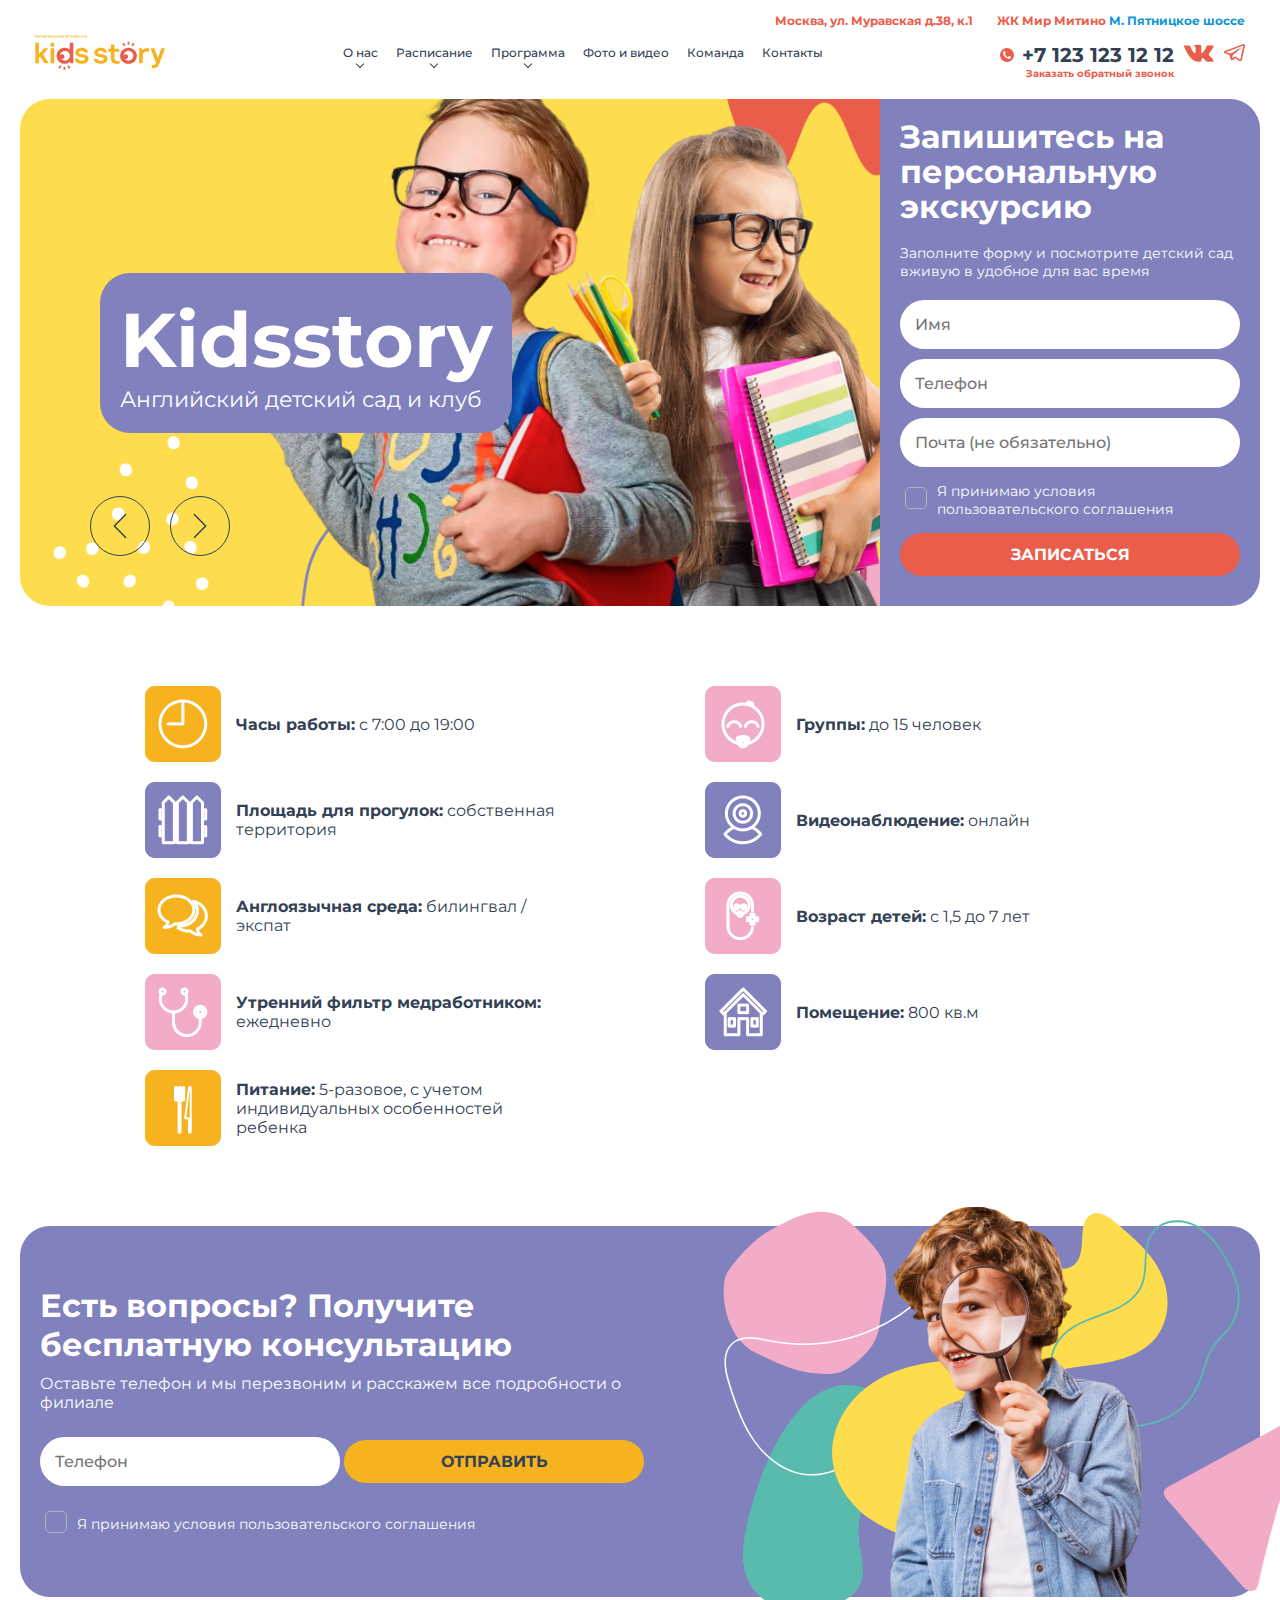
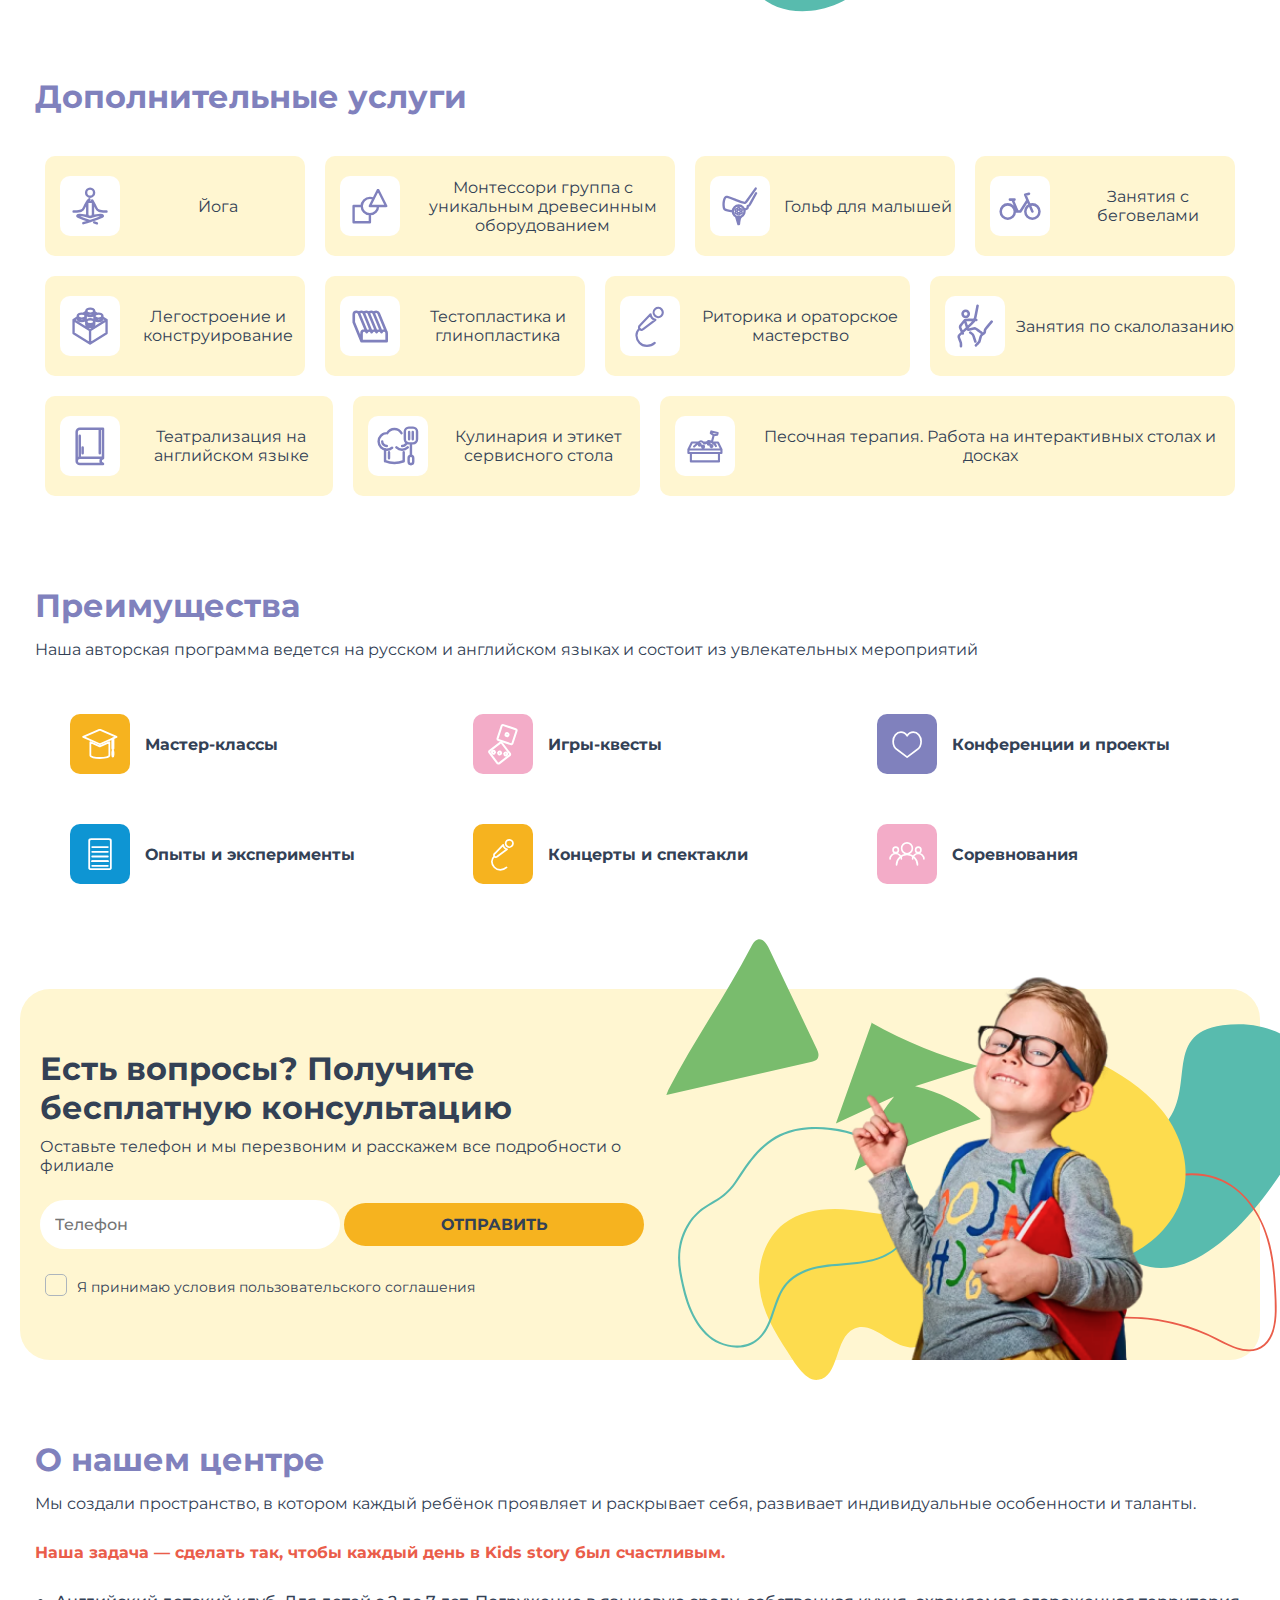
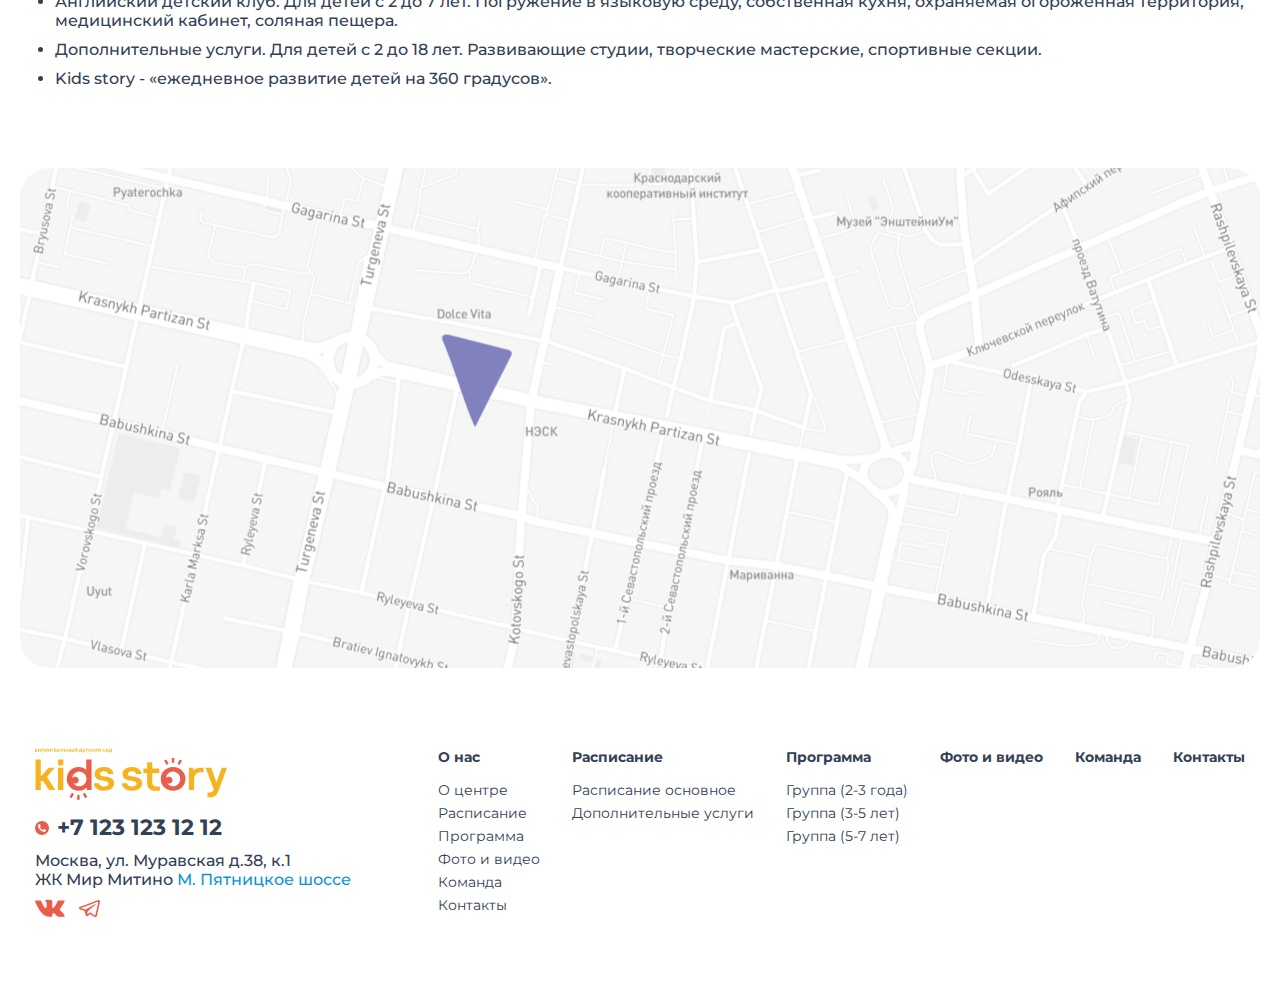
==== index.html @ b3343d31 "Little changes" ====
<!DOCTYPE html>
<html lang="en">
  <head>
    <meta charset="UTF-8" />
    <meta http-equiv="X-UA-Compatible" content="IE=edge" />
    <meta name="viewport" content="width=device-width, initial-scale=1.0" />
    <title>KidStory | Главная</title>
    <link rel="stylesheet" href="assets/css/style.css" />
  </head>
  <body>
    <div class="wrapper">
      <header class="header">
        <div class="header-top">
          <address class="address">
            <span>Москва, ул. Муравская д.38, к.1</span>

            <span>ЖК Мир Митино <span class="blue">М. Пятницкое шоссе</span></span>
          </address>
        </div>

        <div class="header-bottom">
          <div class="logo-container">
            <a href="/"><img src="assets/img/logo.svg" /></a>
          </div>

          <div class="navigation-container">
            <nav class="navigation">
              <ul class="navigation-list">
                <li class="navigation-elem">
                  <a class="navigation-link nav-about" href="#"> О нас</a>
                </li>
                <li class="navigation-elem">
                  <a class="navigation-link nav-schedule" href="#">Расписание</a>
                </li>
                <li class="navigation-elem">
                  <a class="navigation-link nav-program" href="#">Программа</a>
                </li>
                <li class="navigation-elem">
                  <a class="navigation-link" href="#">Фото и видео</a>
                </li>
                <li class="navigation-elem">
                  <a class="navigation-link" href="#">Команда</a>
                </li>
                <li class="navigation-elem">
                  <a class="navigation-link" href="#">Контакты</a>
                </li>
              </ul>
            </nav>
          </div>

          <div class="contacts-container">
            <div class="phone-container">
              <a class="link-phone" href="tel:+71231231212">+7 123 123 12 12</a>
            </div>

            <a class="link-vk link" href="#">
              <svg width="30" height="18" viewBox="0 0 30 18" fill="none" xmlns="http://www.w3.org/2000/svg">
                <path
                  fill-rule="evenodd"
                  clip-rule="evenodd"
                  d="M9.81963 2.02019C10.236 2.05532 10.5664 2.19479 10.85 2.38092C11.1834 2.59978 11.2732 2.79211 11.401 3.2273C11.816 4.64049 11.6456 6.31219 11.4951 7.75684C11.4592 8.10122 11.4016 8.37108 11.2823 8.65337C11.1621 8.93788 11.0958 9.04141 10.9204 9.1061C10.2901 9.33868 9.66767 8.59473 9.33919 8.18477C8.87809 7.60919 8.35495 6.66217 8.00975 5.96142C7.85851 5.65446 7.72995 5.45527 7.58543 5.16219L6.44968 2.74257C6.30477 2.4121 6.25818 2.18993 6.02443 1.94428C5.49965 1.39274 5.09134 1.55215 4.1589 1.55194C3.70152 1.5518 0.978577 1.51544 0.656117 1.57291C0.478526 1.60459 0.354347 1.65632 0.236776 1.73331C0.0958367 1.8256 0.0243766 1.94936 0 2.0907V2.34593C0.0599157 2.77442 0.376776 3.27558 0.495494 3.56675C1.25983 5.44195 2.59974 7.8732 3.68591 9.69909C4.50946 11.0836 5.78341 12.814 6.79808 14.0376C7.39887 14.7622 7.25595 14.5242 7.7262 14.9702C8.0569 15.2839 8.37414 15.5318 8.75631 15.7994C11.6227 17.8068 12.6939 17.8242 16.0002 17.8242C17.473 17.8242 17.2636 16.9003 17.3316 16.0126C17.3657 15.5679 17.4749 15.088 17.6354 14.7399C17.7205 14.5554 17.8243 14.3801 17.9487 14.238C18.5453 13.5565 19.145 14.0174 19.6913 14.5521L20.7701 15.7417C21.1913 16.2936 22.2041 17.2876 22.8741 17.5898C24.0277 18.1102 25.3242 17.8179 26.4548 17.8238C27.5945 17.8298 29.5744 18.0354 29.5744 16.9462C29.5744 16.2598 29.2278 15.9009 28.9639 15.4577C28.4644 14.6188 26.3968 12.5158 25.6047 11.8377C25.4148 11.6751 24.7801 10.9722 24.7801 10.5075C24.7801 9.62745 26.298 7.87538 26.9337 7.01208C27.661 6.02439 31.2728 1.55194 28.5924 1.55194L23.5337 1.58577C23.2663 1.55427 23.0717 1.59071 22.8871 1.74082C22.7076 1.88678 22.6196 2.04073 22.5276 2.25452C22.0663 3.32639 21.7925 4.14134 21.1655 5.20571C21.0494 5.40258 20.9961 5.53522 20.8775 5.73336L19.8705 7.34692C19.75 7.53132 19.64 7.671 19.5128 7.86245C19.2941 8.19161 18.4297 9.10272 18.1374 9.10272C17.3021 9.10272 17.2705 7.83158 17.271 6.93699L17.3789 2.49618C17.2606 1.34009 16.8891 1.07154 15.9438 0.906662C14.7678 0.701541 12.1619 0.753764 11.0476 0.981825C10.5675 1.08007 9.83232 1.44239 9.81963 2.02019Z"
                  fill="#EA5D4A" />
              </svg>
            </a>

            <a class="link-tg link" href="#">
              <svg width="21" height="17" viewBox="0 0 21 17" fill="none" xmlns="http://www.w3.org/2000/svg">
                <path
                  fill-rule="evenodd"
                  clip-rule="evenodd"
                  d="M11.1098 12.2018C11.0441 12.2423 11.0082 12.2988 10.9395 12.3419C10.9186 12.3554 10.9126 12.3554 10.8917 12.3716C10.8797 12.3797 10.8618 12.3985 10.8499 12.4093L10.2223 12.9319C10.1835 12.9616 10.1715 12.9643 10.1327 12.9993L8.61462 14.252C8.57876 14.2844 8.56382 14.2871 8.52497 14.3167C8.43234 14.3921 8.35464 14.481 8.25304 14.543C8.27396 14.3086 8.38154 13.7887 8.42636 13.5516C8.51302 13.0828 8.5937 12.5197 8.68634 12.0618C8.70726 11.954 8.8238 11.1512 8.86863 11.0811L10.5361 9.68018C10.6138 9.629 10.6945 9.5347 10.7781 9.47274L12.5532 7.98291C12.5711 7.96944 12.5831 7.95867 12.595 7.94789L13.1807 7.45757C13.2913 7.35519 13.3959 7.27706 13.5064 7.17738L13.6708 7.04537C13.7276 6.99419 13.7754 6.943 13.8381 6.89989L14.0742 6.70323C14.1669 6.63318 14.2386 6.55236 14.3372 6.485L15.2367 5.71989C15.2755 5.69025 15.2875 5.68756 15.3263 5.65253L16.2407 4.88741C16.2736 4.86317 16.2945 4.84162 16.3244 4.81467C16.3543 4.78773 16.3722 4.76618 16.4051 4.73924C16.5276 4.63956 16.7159 4.50216 16.8085 4.38362C16.9758 4.17618 16.8324 3.82056 16.2288 4.18426C15.924 4.37015 15.5325 4.5776 15.2068 4.75002L15.0962 4.81198C15.0932 4.81198 15.0872 4.81467 15.0843 4.81737C15.0633 4.82814 15.0633 4.83084 15.0454 4.84162C14.9468 4.89819 14.8362 4.96015 14.7346 5.01673C14.627 5.07331 14.5284 5.12719 14.4209 5.18915C14.3133 5.25381 14.2027 5.30769 14.0981 5.36965L13.4078 5.76299C13.375 5.78185 13.357 5.78724 13.3242 5.8061C13.2883 5.82226 13.2734 5.83034 13.2405 5.8492L12.2155 6.42573C12.1019 6.47962 12.0123 6.53889 11.9017 6.60085L11.0321 7.08309C11.0023 7.10195 10.9903 7.11003 10.9544 7.12889L9.54995 7.91017C9.49318 7.9452 9.44835 7.97483 9.39456 8.00447L8.95827 8.24693C8.93138 8.2631 8.94034 8.25771 8.91943 8.26849L8.16937 8.68068C7.73308 8.92045 7.30874 9.1737 6.86946 9.40808C6.80372 9.4431 6.77384 9.46466 6.70511 9.49699C6.65132 9.52393 6.58558 9.55356 6.55271 9.59397C6.4511 9.5347 5.84149 9.37306 5.67714 9.32457L3.02056 8.51095C2.81735 8.44899 2.63507 8.39511 2.43186 8.33584L2.16292 8.25502C2.0912 8.23346 1.92684 8.17419 1.84915 8.16611C1.90593 8.09876 2.19878 8.02602 2.30934 7.97753L2.9339 7.74314C3.11319 7.67309 3.29249 7.60035 3.4688 7.5357C3.65706 7.46565 3.83934 7.40099 4.02163 7.32825L4.83743 7.01574C5.01673 6.95108 5.19304 6.86487 5.3813 6.80829C5.76679 6.69245 7.11749 6.14555 7.5478 5.9866C7.63447 5.95427 7.7271 5.91925 7.82273 5.87884C8.27396 5.69833 8.74013 5.54208 9.19435 5.36696L9.60673 5.20801C10.1028 5.00595 10.6108 4.83084 11.1098 4.63417L13.8471 3.59695C14.2864 3.42992 14.6958 3.24941 15.144 3.10124L15.3532 3.02581C15.401 3.00695 15.4369 2.99348 15.4907 2.97462C15.5893 2.93959 15.6759 2.90188 15.7656 2.86955L18.7808 1.72995C18.9391 1.66799 19.1812 1.56023 19.3396 1.5279C19.3396 1.68954 19.1095 2.65133 19.0706 2.84261C19.0467 2.95576 19.0228 3.05813 18.9989 3.1632C18.975 3.27097 18.9571 3.38412 18.9272 3.49188L18.8555 3.84481C18.8525 3.87713 18.8465 3.90677 18.8405 3.93371L17.5376 9.93073C17.5317 9.95498 17.5257 9.97114 17.5197 9.98731C17.5167 9.99808 17.5137 10.0358 17.5078 10.0654L17.4809 10.2001C17.4629 10.316 17.433 10.4184 17.4091 10.5342C17.3135 10.9653 17.2179 11.4125 17.1193 11.8489C17.0864 11.9971 16.3782 15.3243 16.3334 15.424C16.2288 15.6449 15.927 15.5263 15.7925 15.4267C15.3652 15.1114 14.902 14.8286 14.4746 14.5107C14.1878 14.2951 13.877 14.0931 13.5782 13.891C13.375 13.7536 12.8909 13.4007 12.7385 13.3091L12.4964 13.1448C12.4934 13.1421 12.4904 13.1394 12.4874 13.1394L12.4187 13.0963C12.3948 13.0774 12.3828 13.0693 12.356 13.0505C12.2663 12.9912 12.1916 12.9346 12.1049 12.8781L11.5013 12.4524C11.4774 12.4362 11.4565 12.4255 11.4326 12.4093L11.1875 12.2342C11.1547 12.2126 11.1547 12.2099 11.1098 12.2018V12.2018ZM5.23189 10.7282C5.23487 10.774 5.24384 10.7848 5.25579 10.8225L5.46198 11.4475C5.50681 11.5687 5.54565 11.7061 5.59347 11.8301L5.85644 12.6086C6.09849 13.2552 6.28974 13.9072 6.52581 14.5511C6.57661 14.6831 6.6065 14.8043 6.65431 14.9363C6.76189 15.2192 6.82165 15.397 6.98003 15.6583L7.08761 15.8119C7.17726 15.9116 7.25794 15.9978 7.36851 16.0732C7.43425 16.1163 7.46114 16.1325 7.54482 16.1648C7.92134 16.3211 8.30982 16.2807 8.68036 16.1379C8.89851 16.0517 9.19435 15.7607 9.41548 15.5748L9.59478 15.4294C9.63064 15.3997 9.64857 15.3943 9.68443 15.362C9.70236 15.3485 9.70833 15.3431 9.72925 15.327L9.74419 15.3135C9.74718 15.3135 9.75017 15.3081 9.75316 15.3081L10.058 15.0657C10.2373 14.9309 10.3986 14.772 10.5749 14.6346C10.6975 14.5376 10.805 14.4298 10.9335 14.3382C10.9694 14.3113 10.9903 14.2898 11.0232 14.2574C11.062 14.2224 11.071 14.2197 11.1128 14.1901C11.1517 14.1631 11.1666 14.1416 11.2085 14.1146C11.4923 14.2871 11.8928 14.5699 12.1826 14.7828C12.2364 14.8232 12.2812 14.8447 12.332 14.8851L13.5961 15.7607C13.6439 15.7984 13.6857 15.82 13.7336 15.8577L13.871 15.9547C13.9248 15.9897 13.9666 16.0194 14.0174 16.0571C14.0653 16.0894 14.1131 16.1163 14.1579 16.1514C14.391 16.3319 14.6539 16.4773 14.89 16.6552L15.0006 16.7333C15.2128 16.8922 15.6431 17 15.9598 17C16.4858 17 16.8234 16.9434 17.2388 16.6821L17.5795 16.3857C17.7408 16.2349 17.8903 15.9736 17.9381 15.7661L18.3415 13.9207C18.4192 13.5677 18.4879 13.2283 18.5656 12.8727C18.5865 12.7811 18.6015 12.6976 18.6224 12.614C18.6343 12.5575 18.6254 12.5682 18.6433 12.5009L18.7718 11.8812C19.1633 10.1328 19.5338 8.34661 19.9253 6.60354C19.9432 6.51733 19.9641 6.41765 19.9731 6.36108C19.9821 6.3072 19.994 6.27487 20 6.24254L20.0926 5.8061C20.0956 5.8034 20.0956 5.80071 20.0956 5.79801L20.9264 1.96973C21.0459 1.42552 21.0489 1.00525 20.7142 0.55264L20.5767 0.396383C20.4273 0.248209 20.2181 0.148528 20.003 0.0757876C19.3396 -0.147821 18.6582 0.172775 18.0576 0.399077L16.668 0.929811C16.6202 0.94867 16.5993 0.954058 16.5485 0.970222C16.5127 0.980999 16.4828 0.997163 16.4469 1.01063L15.8911 1.21538C15.7447 1.26927 15.6072 1.32584 15.4578 1.38511L13.0433 2.2984C12.9686 2.32804 12.8909 2.35229 12.8251 2.38192L11.5162 2.88033C11.3668 2.93959 11.2234 2.99078 11.071 3.05275L10.1954 3.38142C10.1476 3.39759 10.1446 3.40298 10.0908 3.42184C10.037 3.438 10.0251 3.44608 9.97728 3.46494L5.51876 5.15952C5.47394 5.17838 5.45302 5.18646 5.40521 5.20262L3.89313 5.78185C3.86026 5.79532 3.8244 5.8061 3.78556 5.81957C3.75567 5.82765 3.7497 5.83034 3.72579 5.83843L2.79643 6.19135C2.64702 6.24793 2.50956 6.30181 2.35716 6.35838L1.27241 6.77596C1.08415 6.8487 0.925768 6.92683 0.752448 7.01574L0.653835 7.07501C0.405807 7.23665 0.220533 7.43332 0.0980139 7.69195C-0.114154 8.14186 0.0412365 8.58639 0.343053 8.95278C0.534303 9.18447 0.943698 9.42963 1.25448 9.52662C1.34712 9.55626 1.40987 9.57242 1.49653 9.60475L3.34927 10.1705C3.66005 10.2648 3.96784 10.3753 4.2846 10.448C4.43401 10.483 4.59837 10.5396 4.75077 10.5881C4.86433 10.6231 5.12132 10.7201 5.23189 10.7282V10.7282Z"
                  fill="#EA5D4A" />
              </svg>
            </a>

            <button class="burger">
              <div class="line"></div>
              <div class="line"></div>
              <div class="line"></div>
            </button>
          </div>

          <button class="btn-enroll open-enroll">Записаться на экскурсию</button>
        </div>

        <div class="header-dropdown header-navigation-dropdown-about">
          <div class="dropdown-content">
            <nav class="dropdown-navigation">
              <ul class="dropdown-list">
                <li class="dropdown-elem">
                  <a class="dropdown-link" href="#">О центре</a>
                </li>
                <li class="dropdown-elem">
                  <a class="dropdown-link" href="#">Документы</a>
                </li>
                <li class="dropdown-elem">
                  <a class="dropdown-link" href="#">Родителям</a>
                </li>
                <li class="dropdown-elem">
                  <a class="dropdown-link" href="#">Питание</a>
                </li>
                <li class="dropdown-elem">
                  <a class="dropdown-link" href="#">Новости</a>
                </li>
                <li class="dropdown-elem">
                  <a class="dropdown-link" href="#">Отзывы</a>
                </li>
              </ul>
            </nav>
          </div>
        </div>

        <div class="header-dropdown header-navigation-dropdown-schedule">
          <div class="dropdown-content">
            <nav class="dropdown-navigation">
              <ul class="dropdown-list">
                <li class="dropdown-elem">
                  <a class="dropdown-link" href="#">О центре</a>
                </li>

                <li class="dropdown-elem">
                  <a class="dropdown-link" href="#">Документы</a>
                </li>

                <li class="dropdown-elem">
                  <a class="dropdown-link" href="#">Родителям</a>
                </li>

                <li class="dropdown-elem">
                  <a class="dropdown-link" href="#">Питание</a>
                </li>

                <li class="dropdown-elem">
                  <a class="dropdown-link" href="#">Новости</a>
                </li>

                <li class="dropdown-elem">
                  <a class="dropdown-link" href="#">Отзывы</a>
                </li>
              </ul>
            </nav>
          </div>
        </div>

        <div class="header-dropdown header-navigation-dropdown-program">
          <div class="dropdown-content">
            <nav class="dropdown-navigation">
              <ul class="dropdown-list">
                <li class="dropdown-elem">
                  <a class="dropdown-link" href="#">О центре</a>
                </li>

                <li class="dropdown-elem">
                  <a class="dropdown-link" href="#">Документы</a>
                </li>

                <li class="dropdown-elem">
                  <a class="dropdown-link" href="#">Родителям</a>
                </li>

                <li class="dropdown-elem">
                  <a class="dropdown-link" href="#">Питание</a>
                </li>

                <li class="dropdown-elem">
                  <a class="dropdown-link" href="#">Новости</a>
                </li>

                <li class="dropdown-elem">
                  <a class="dropdown-link" href="#">Отзывы</a>
                </li>
              </ul>
            </nav>
          </div>
        </div>

        <div class="header-hidden-menu">
          <button class="hidden-menu-close-btn">
            <svg width="40" height="40" viewBox="0 0 40 40" fill="none" xmlns="http://www.w3.org/2000/svg">
              <path
                d="M29.4717 29.8238L9.82373 10.1758"
                stroke="white"
                stroke-width="2"
                stroke-miterlimit="22.9256"
                stroke-linecap="round"
                stroke-linejoin="round" />
              <path
                d="M29.4717 10.1757L9.82373 29.8237"
                stroke="white"
                stroke-width="2"
                stroke-miterlimit="22.9256"
                stroke-linecap="round"
                stroke-linejoin="round" />
            </svg>
          </button>

          <nav class="hidden-navigation">
            <ul class="hidden-navigation-list">
              <li class="hidden-navigation-elem">
                <a class="hidden-navigation-link" href="#"> О нас</a>
              </li>

              <li class="hidden-navigation-elem">
                <a class="hidden-navigation-link" href="#">Расписание</a>
              </li>

              <li class="hidden-navigation-elem">
                <a class="hidden-navigation-link" href="#">Программа</a>
              </li>

              <li class="hidden-navigation-elem">
                <a class="hidden-navigation-link" href="#">Фото и видео</a>
              </li>

              <li class="hidden-navigation-elem">
                <a class="hidden-navigation-link" href="#">Команда</a>
              </li>

              <li class="hidden-navigation-elem">
                <a class="hidden-navigation-link" href="#">Контакты</a>
              </li>
            </ul>
          </nav>

          <button class="hidden-btn-enroll open-enroll">Записаться на экскурсию</button>

          <div class="hidden-phone-container">
            <a class="link-phone" href="tel:+71231231212">+7 123 123 12 12</a>
          </div>

          <div class="hidden-socials">
            <a class="link-vk link" href="#">
              <svg width="30" height="18" viewBox="0 0 30 18" fill="none" xmlns="http://www.w3.org/2000/svg">
                <path
                  fill-rule="evenodd"
                  clip-rule="evenodd"
                  d="M9.81963 2.02019C10.236 2.05532 10.5664 2.19479 10.85 2.38092C11.1834 2.59978 11.2732 2.79211 11.401 3.2273C11.816 4.64049 11.6456 6.31219 11.4951 7.75684C11.4592 8.10122 11.4016 8.37108 11.2823 8.65337C11.1621 8.93788 11.0958 9.04141 10.9204 9.1061C10.2901 9.33868 9.66767 8.59473 9.33919 8.18477C8.87809 7.60919 8.35495 6.66217 8.00975 5.96142C7.85851 5.65446 7.72995 5.45527 7.58543 5.16219L6.44968 2.74257C6.30477 2.4121 6.25818 2.18993 6.02443 1.94428C5.49965 1.39274 5.09134 1.55215 4.1589 1.55194C3.70152 1.5518 0.978577 1.51544 0.656117 1.57291C0.478526 1.60459 0.354347 1.65632 0.236776 1.73331C0.0958367 1.8256 0.0243766 1.94936 0 2.0907V2.34593C0.0599157 2.77442 0.376776 3.27558 0.495494 3.56675C1.25983 5.44195 2.59974 7.8732 3.68591 9.69909C4.50946 11.0836 5.78341 12.814 6.79808 14.0376C7.39887 14.7622 7.25595 14.5242 7.7262 14.9702C8.0569 15.2839 8.37414 15.5318 8.75631 15.7994C11.6227 17.8068 12.6939 17.8242 16.0002 17.8242C17.473 17.8242 17.2636 16.9003 17.3316 16.0126C17.3657 15.5679 17.4749 15.088 17.6354 14.7399C17.7205 14.5554 17.8243 14.3801 17.9487 14.238C18.5453 13.5565 19.145 14.0174 19.6913 14.5521L20.7701 15.7417C21.1913 16.2936 22.2041 17.2876 22.8741 17.5898C24.0277 18.1102 25.3242 17.8179 26.4548 17.8238C27.5945 17.8298 29.5744 18.0354 29.5744 16.9462C29.5744 16.2598 29.2278 15.9009 28.9639 15.4577C28.4644 14.6188 26.3968 12.5158 25.6047 11.8377C25.4148 11.6751 24.7801 10.9722 24.7801 10.5075C24.7801 9.62745 26.298 7.87538 26.9337 7.01208C27.661 6.02439 31.2728 1.55194 28.5924 1.55194L23.5337 1.58577C23.2663 1.55427 23.0717 1.59071 22.8871 1.74082C22.7076 1.88678 22.6196 2.04073 22.5276 2.25452C22.0663 3.32639 21.7925 4.14134 21.1655 5.20571C21.0494 5.40258 20.9961 5.53522 20.8775 5.73336L19.8705 7.34692C19.75 7.53132 19.64 7.671 19.5128 7.86245C19.2941 8.19161 18.4297 9.10272 18.1374 9.10272C17.3021 9.10272 17.2705 7.83158 17.271 6.93699L17.3789 2.49618C17.2606 1.34009 16.8891 1.07154 15.9438 0.906662C14.7678 0.701541 12.1619 0.753764 11.0476 0.981825C10.5675 1.08007 9.83232 1.44239 9.81963 2.02019Z"
                  fill="#EA5D4A" />
              </svg>
            </a>

            <a class="link-tg link" href="#">
              <svg width="21" height="17" viewBox="0 0 21 17" fill="none" xmlns="http://www.w3.org/2000/svg">
                <path
                  fill-rule="evenodd"
                  clip-rule="evenodd"
                  d="M11.1098 12.2018C11.0441 12.2423 11.0082 12.2988 10.9395 12.3419C10.9186 12.3554 10.9126 12.3554 10.8917 12.3716C10.8797 12.3797 10.8618 12.3985 10.8499 12.4093L10.2223 12.9319C10.1835 12.9616 10.1715 12.9643 10.1327 12.9993L8.61462 14.252C8.57876 14.2844 8.56382 14.2871 8.52497 14.3167C8.43234 14.3921 8.35464 14.481 8.25304 14.543C8.27396 14.3086 8.38154 13.7887 8.42636 13.5516C8.51302 13.0828 8.5937 12.5197 8.68634 12.0618C8.70726 11.954 8.8238 11.1512 8.86863 11.0811L10.5361 9.68018C10.6138 9.629 10.6945 9.5347 10.7781 9.47274L12.5532 7.98291C12.5711 7.96944 12.5831 7.95867 12.595 7.94789L13.1807 7.45757C13.2913 7.35519 13.3959 7.27706 13.5064 7.17738L13.6708 7.04537C13.7276 6.99419 13.7754 6.943 13.8381 6.89989L14.0742 6.70323C14.1669 6.63318 14.2386 6.55236 14.3372 6.485L15.2367 5.71989C15.2755 5.69025 15.2875 5.68756 15.3263 5.65253L16.2407 4.88741C16.2736 4.86317 16.2945 4.84162 16.3244 4.81467C16.3543 4.78773 16.3722 4.76618 16.4051 4.73924C16.5276 4.63956 16.7159 4.50216 16.8085 4.38362C16.9758 4.17618 16.8324 3.82056 16.2288 4.18426C15.924 4.37015 15.5325 4.5776 15.2068 4.75002L15.0962 4.81198C15.0932 4.81198 15.0872 4.81467 15.0843 4.81737C15.0633 4.82814 15.0633 4.83084 15.0454 4.84162C14.9468 4.89819 14.8362 4.96015 14.7346 5.01673C14.627 5.07331 14.5284 5.12719 14.4209 5.18915C14.3133 5.25381 14.2027 5.30769 14.0981 5.36965L13.4078 5.76299C13.375 5.78185 13.357 5.78724 13.3242 5.8061C13.2883 5.82226 13.2734 5.83034 13.2405 5.8492L12.2155 6.42573C12.1019 6.47962 12.0123 6.53889 11.9017 6.60085L11.0321 7.08309C11.0023 7.10195 10.9903 7.11003 10.9544 7.12889L9.54995 7.91017C9.49318 7.9452 9.44835 7.97483 9.39456 8.00447L8.95827 8.24693C8.93138 8.2631 8.94034 8.25771 8.91943 8.26849L8.16937 8.68068C7.73308 8.92045 7.30874 9.1737 6.86946 9.40808C6.80372 9.4431 6.77384 9.46466 6.70511 9.49699C6.65132 9.52393 6.58558 9.55356 6.55271 9.59397C6.4511 9.5347 5.84149 9.37306 5.67714 9.32457L3.02056 8.51095C2.81735 8.44899 2.63507 8.39511 2.43186 8.33584L2.16292 8.25502C2.0912 8.23346 1.92684 8.17419 1.84915 8.16611C1.90593 8.09876 2.19878 8.02602 2.30934 7.97753L2.9339 7.74314C3.11319 7.67309 3.29249 7.60035 3.4688 7.5357C3.65706 7.46565 3.83934 7.40099 4.02163 7.32825L4.83743 7.01574C5.01673 6.95108 5.19304 6.86487 5.3813 6.80829C5.76679 6.69245 7.11749 6.14555 7.5478 5.9866C7.63447 5.95427 7.7271 5.91925 7.82273 5.87884C8.27396 5.69833 8.74013 5.54208 9.19435 5.36696L9.60673 5.20801C10.1028 5.00595 10.6108 4.83084 11.1098 4.63417L13.8471 3.59695C14.2864 3.42992 14.6958 3.24941 15.144 3.10124L15.3532 3.02581C15.401 3.00695 15.4369 2.99348 15.4907 2.97462C15.5893 2.93959 15.6759 2.90188 15.7656 2.86955L18.7808 1.72995C18.9391 1.66799 19.1812 1.56023 19.3396 1.5279C19.3396 1.68954 19.1095 2.65133 19.0706 2.84261C19.0467 2.95576 19.0228 3.05813 18.9989 3.1632C18.975 3.27097 18.9571 3.38412 18.9272 3.49188L18.8555 3.84481C18.8525 3.87713 18.8465 3.90677 18.8405 3.93371L17.5376 9.93073C17.5317 9.95498 17.5257 9.97114 17.5197 9.98731C17.5167 9.99808 17.5137 10.0358 17.5078 10.0654L17.4809 10.2001C17.4629 10.316 17.433 10.4184 17.4091 10.5342C17.3135 10.9653 17.2179 11.4125 17.1193 11.8489C17.0864 11.9971 16.3782 15.3243 16.3334 15.424C16.2288 15.6449 15.927 15.5263 15.7925 15.4267C15.3652 15.1114 14.902 14.8286 14.4746 14.5107C14.1878 14.2951 13.877 14.0931 13.5782 13.891C13.375 13.7536 12.8909 13.4007 12.7385 13.3091L12.4964 13.1448C12.4934 13.1421 12.4904 13.1394 12.4874 13.1394L12.4187 13.0963C12.3948 13.0774 12.3828 13.0693 12.356 13.0505C12.2663 12.9912 12.1916 12.9346 12.1049 12.8781L11.5013 12.4524C11.4774 12.4362 11.4565 12.4255 11.4326 12.4093L11.1875 12.2342C11.1547 12.2126 11.1547 12.2099 11.1098 12.2018V12.2018ZM5.23189 10.7282C5.23487 10.774 5.24384 10.7848 5.25579 10.8225L5.46198 11.4475C5.50681 11.5687 5.54565 11.7061 5.59347 11.8301L5.85644 12.6086C6.09849 13.2552 6.28974 13.9072 6.52581 14.5511C6.57661 14.6831 6.6065 14.8043 6.65431 14.9363C6.76189 15.2192 6.82165 15.397 6.98003 15.6583L7.08761 15.8119C7.17726 15.9116 7.25794 15.9978 7.36851 16.0732C7.43425 16.1163 7.46114 16.1325 7.54482 16.1648C7.92134 16.3211 8.30982 16.2807 8.68036 16.1379C8.89851 16.0517 9.19435 15.7607 9.41548 15.5748L9.59478 15.4294C9.63064 15.3997 9.64857 15.3943 9.68443 15.362C9.70236 15.3485 9.70833 15.3431 9.72925 15.327L9.74419 15.3135C9.74718 15.3135 9.75017 15.3081 9.75316 15.3081L10.058 15.0657C10.2373 14.9309 10.3986 14.772 10.5749 14.6346C10.6975 14.5376 10.805 14.4298 10.9335 14.3382C10.9694 14.3113 10.9903 14.2898 11.0232 14.2574C11.062 14.2224 11.071 14.2197 11.1128 14.1901C11.1517 14.1631 11.1666 14.1416 11.2085 14.1146C11.4923 14.2871 11.8928 14.5699 12.1826 14.7828C12.2364 14.8232 12.2812 14.8447 12.332 14.8851L13.5961 15.7607C13.6439 15.7984 13.6857 15.82 13.7336 15.8577L13.871 15.9547C13.9248 15.9897 13.9666 16.0194 14.0174 16.0571C14.0653 16.0894 14.1131 16.1163 14.1579 16.1514C14.391 16.3319 14.6539 16.4773 14.89 16.6552L15.0006 16.7333C15.2128 16.8922 15.6431 17 15.9598 17C16.4858 17 16.8234 16.9434 17.2388 16.6821L17.5795 16.3857C17.7408 16.2349 17.8903 15.9736 17.9381 15.7661L18.3415 13.9207C18.4192 13.5677 18.4879 13.2283 18.5656 12.8727C18.5865 12.7811 18.6015 12.6976 18.6224 12.614C18.6343 12.5575 18.6254 12.5682 18.6433 12.5009L18.7718 11.8812C19.1633 10.1328 19.5338 8.34661 19.9253 6.60354C19.9432 6.51733 19.9641 6.41765 19.9731 6.36108C19.9821 6.3072 19.994 6.27487 20 6.24254L20.0926 5.8061C20.0956 5.8034 20.0956 5.80071 20.0956 5.79801L20.9264 1.96973C21.0459 1.42552 21.0489 1.00525 20.7142 0.55264L20.5767 0.396383C20.4273 0.248209 20.2181 0.148528 20.003 0.0757876C19.3396 -0.147821 18.6582 0.172775 18.0576 0.399077L16.668 0.929811C16.6202 0.94867 16.5993 0.954058 16.5485 0.970222C16.5127 0.980999 16.4828 0.997163 16.4469 1.01063L15.8911 1.21538C15.7447 1.26927 15.6072 1.32584 15.4578 1.38511L13.0433 2.2984C12.9686 2.32804 12.8909 2.35229 12.8251 2.38192L11.5162 2.88033C11.3668 2.93959 11.2234 2.99078 11.071 3.05275L10.1954 3.38142C10.1476 3.39759 10.1446 3.40298 10.0908 3.42184C10.037 3.438 10.0251 3.44608 9.97728 3.46494L5.51876 5.15952C5.47394 5.17838 5.45302 5.18646 5.40521 5.20262L3.89313 5.78185C3.86026 5.79532 3.8244 5.8061 3.78556 5.81957C3.75567 5.82765 3.7497 5.83034 3.72579 5.83843L2.79643 6.19135C2.64702 6.24793 2.50956 6.30181 2.35716 6.35838L1.27241 6.77596C1.08415 6.8487 0.925768 6.92683 0.752448 7.01574L0.653835 7.07501C0.405807 7.23665 0.220533 7.43332 0.0980139 7.69195C-0.114154 8.14186 0.0412365 8.58639 0.343053 8.95278C0.534303 9.18447 0.943698 9.42963 1.25448 9.52662C1.34712 9.55626 1.40987 9.57242 1.49653 9.60475L3.34927 10.1705C3.66005 10.2648 3.96784 10.3753 4.2846 10.448C4.43401 10.483 4.59837 10.5396 4.75077 10.5881C4.86433 10.6231 5.12132 10.7201 5.23189 10.7282V10.7282Z"
                  fill="#EA5D4A" />
              </svg>
            </a>
          </div>
        </div>
      </header>

      <section class="banner">
        <div class="banner-slider">
          <div class="banner-slides">
            <div class="banner-slide">
              <div class="slide-info">
                <h3 class="slide-info-title">Kidsstory</h3>
                <p class="slide-info-paragraph">Английский детский сад и клуб</p>
              </div>
              <img src="assets/img/slider-image/slider-bg.png" alt="Рекламный слайд" />
            </div>
            <div class="banner-slide">
              <img src="assets/img/slider-image/slider-bg.png" alt="Рекламный слайд" />
            </div>
            <div class="banner-slide">
              <img src="assets/img/slider-image/slider-bg.png" alt="Рекламный слайд" />
            </div>
          </div>

          <div class="banner-slider-controll">
            <button class="banner-slider-prev-btn">
              <svg width="14" height="26" viewBox="0 0 14 26" fill="none" xmlns="http://www.w3.org/2000/svg">
                <path
                  d="M13.1994 23.944C13.4759 24.221 13.4759 24.6705 13.1994 24.9475C12.9228 25.2246 12.474 25.2246 12.1975 24.9475L0.800702 13.5311C0.524169 13.2541 0.524169 12.8045 0.800702 12.5275L12.1975 1.11108C12.474 0.834068 12.9228 0.834068 13.1994 1.11108C13.4759 1.38809 13.4759 1.83766 13.1994 2.11467L2.3035 13.0293L13.1994 23.944Z"
                  fill="#334155" />
              </svg>
            </button>

            <button class="banner-slider-next-btn">
              <svg width="14" height="26" viewBox="0 0 14 26" fill="none" xmlns="http://www.w3.org/2000/svg">
                <path
                  d="M0.800572 2.05604C0.524039 1.77903 0.524039 1.32946 0.800572 1.05245C1.07711 0.77544 1.52591 0.77544 1.80244 1.05245L13.1992 12.4689C13.4758 12.7459 13.4758 13.1955 13.1992 13.4725L1.80244 24.8889C1.5259 25.1659 1.0771 25.1659 0.80057 24.8889C0.524037 24.6119 0.524037 24.1623 0.80057 23.8853L11.6964 12.9707L0.800572 2.05604Z"
                  fill="#334155" />
              </svg>
            </button>
          </div>
        </div>

        <div class="form-container">
          <h3 class="banner-form-title">Запишитесь на персональную экскурсию</h3>

          <p class="banner-form-paragraph">Заполните форму и посмотрите детский сад вживую в удобное для вас время</p>

          <form id="banner-enroll-form" class="banner-form">
            <input
              type="text"
              data-input-type="name"
              class="input-name"
              name="enroll-name"
              placeholder="Имя"
              required />

            <input
              type="tel"
              data-input-type="phone"
              class="input-phone"
              name="banner-enroll-phone"
              placeholder="Телефон"
              required />

            <input type="email" class="input-email" name="enroll-email" placeholder="Почта (не обязательно)" />

            <div class="checkbox-container">
              <div class="checkbox">
                <input
                  id="form-enroll-checkbox"
                  type="checkbox"
                  class="input-checkbox"
                  name="enroll-checkbox"
                  required />

                <label class="custom-checkbox" for="form-enroll-checkbox"></label>
              </div>

              <span class="agree">Я принимаю условия пользовательского соглашения</span>
            </div>

            <input type="submit" class="input-submit" name="submit" value="записаться" />
          </form>
        </div>
      </section>

      <section class="services">
        <div class="service">
          <img src="assets/img/service-icons/work_time.png" />
          <span><b>Часы работы:</b> с 7:00 до 19:00</span>
        </div>

        <div class="service">
          <img src="assets/img/service-icons/groups.png" />
          <span><b>Группы:</b> до 15 человек</span>
        </div>

        <div class="service">
          <img src="assets/img/service-icons/space.png" />
          <span><b>Площадь для прогулок:</b> собственная территория</span>
        </div>

        <div class="service">
          <img src="assets/img/service-icons/video.png" />
          <span><b>Видеонаблюдение:</b> онлайн</span>
        </div>

        <div class="service">
          <img src="assets/img/service-icons/eng.png" />
          <span><b>Англоязычная среда:</b> билингвал / экспат</span>
        </div>

        <div class="service">
          <img src="assets/img/service-icons/age.png" />
          <span><b>Возраст детей:</b> с 1,5 до 7 лет</span>
        </div>

        <div class="service">
          <img src="assets/img/service-icons/med.png" />
          <span><b>Утренний фильтр медработником:</b> ежедневно</span>
        </div>

        <div class="service">
          <img src="assets/img/service-icons/house.png" />
          <span><b>Помещение:</b> 800 кв.м</span>
        </div>
        <div class="service">
          <img src="assets/img/service-icons/food.png" />
          <span><b>Питание:</b> 5-разовое, с учетом индивидуальных особенностей ребенка</span>
        </div>
      </section>

      <section class="consulting-first">
        <div class="consulting-content">
          <div class="content-left">
            <h4 class="title">Есть вопросы? Получите бесплатную консультацию</h4>
            <p class="paragraph">Оставьте телефон и мы перезвоним и расскажем все подробности о филиале</p>

            <form id="consulting-form" class="consulting-form">
              <input type="tel" name="consulting-phone" class="consulting-phone" placeholder="Телефон" required />
              <input type="submit" name="consulting-submit" class="consulting-submit" value="отправить" />

              <div class="checkbox-container">
                <div class="checkbox">
                  <input
                    id="form-consulting-checkbox"
                    type="checkbox"
                    class="input-checkbox"
                    name="consulting-checkbox"
                    required />

                  <label class="custom-checkbox" for="form-consulting-checkbox"></label>
                </div>

                <span class="agree">Я принимаю условия пользовательского соглашения</span>
              </div>
            </form>
          </div>

          <div class="image-holder"></div>

          <div class="bg-holder"></div>
        </div>
      </section>

      <section class="extra-service">
        <h3 class="section-title">Дополнительные услуги</h3>

        <div class="services-container">
          <div class="service">
            <div class="icon"></div>
            <span class="title">Йога</span>
          </div>

          <div class="service">
            <div class="icon"></div>
            <span class="title">Монтессори группа с уникальным древесинным оборудованием</span>
          </div>

          <div class="service">
            <div class="icon"></div>
            <span class="title">Гольф для малышей</span>
          </div>

          <div class="service">
            <div class="icon"></div>
            <span class="title">Занятия с беговелами</span>
          </div>

          <div class="service">
            <div class="icon"></div>
            <span class="title">Легостроение и конструирование</span>
          </div>

          <div class="service">
            <div class="icon"></div>
            <span class="title">Тестопластика и глинопластика</span>
          </div>

          <div class="service">
            <div class="icon"></div>
            <span class="title">Риторика и ораторское мастерство</span>
          </div>

          <div class="service">
            <div class="icon"></div>
            <span class="title">Занятия по скалолазанию</span>
          </div>

          <div class="service">
            <div class="icon"></div>
            <span class="title">Театрализация на английском языке</span>
          </div>

          <div class="service">
            <div class="icon"></div>
            <span class="title">Кулинария и этикет сервисного стола</span>
          </div>

          <div class="service">
            <div class="icon"></div>
            <span class="title">Песочная терапия. Работа на интерактивных столах и досках</span>
          </div>
        </div>
      </section>

      <section class="advantage">
        <h3 class="section-title">Преимущества</h3>
        <p class="section-subtitle">
          Наша авторская программа ведется на русском и английском языках и состоит из увлекательных мероприятий
        </p>

        <div class="advantage-container">
          <div class="adv">
            <div class="icon"></div>
            <span class="title">Мастер-классы</span>
          </div>

          <div class="adv">
            <div class="icon"></div>
            <span class="title">Игры-квесты</span>
          </div>

          <div class="adv">
            <div class="icon"></div>
            <span class="title">Конференции и проекты</span>
          </div>

          <div class="adv">
            <div class="icon"></div>
            <span class="title">Опыты и эксперименты</span>
          </div>

          <div class="adv">
            <div class="icon"></div>
            <span class="title">Концерты и спектакли</span>
          </div>

          <div class="adv">
            <div class="icon"></div>
            <span class="title">Соревнования</span>
          </div>
        </div>
      </section>

      <section class="consulting-second">
        <div class="consulting-content">
          <div class="content-left">
            <h4 class="title">Есть вопросы? Получите бесплатную консультацию</h4>
            <p class="paragraph">Оставьте телефон и мы перезвоним и расскажем все подробности о филиале</p>

            <form id="consulting-form" class="consulting-form">
              <input
                type="tel"
                name="second-consulting-phone"
                class="consulting-phone"
                placeholder="Телефон"
                required />
              <input type="submit" name="consulting-submit" class="consulting-submit" value="отправить" />

              <div class="checkbox-container">
                <div class="checkbox">
                  <input
                    id="form-consulting-second-checkbox"
                    type="checkbox"
                    class="input-checkbox"
                    name="consulting-checkbox"
                    required />

                  <label class="custom-checkbox" for="form-consulting-second-checkbox"></label>
                </div>

                <span class="agree">Я принимаю условия пользовательского соглашения</span>
              </div>
            </form>
          </div>

          <div class="image-holder"></div>

          <div class="bg-holder"></div>
        </div>
      </section>

      <section class="about">
        <h3 class="section-title">О нашем центре</h3>
        <p class="section-subtitle">
          Мы создали пространство, в котором каждый ребёнок проявляет и раскрывает себя, развивает индивидуальные
          особенности и таланты.
        </p>

        <p class="about-mission">Наша задача — сделать так, чтобы каждый день в Kids story был счастливым.</p>

        <ul class="about-list">
          <li class="list-elem">
            Английский детский клуб. Для детей с 2 до 7 лет. Погружение в языковую среду, собственная кухня, охраняемая
            огороженная территория, медицинский кабинет, соляная пещера.
          </li>
          <li class="list-elem">
            Дополнительные услуги. Для детей с 2 до 18 лет. Развивающие студии, творческие мастерские, спортивные
            секции.
          </li>
          <li class="list-elem">Kids story - &laquo;ежедневное развитие детей на 360 градусов&raquo;.</li>
        </ul>
      </section>

      <section class="map"></section>

      <footer class="footer">
        <div class="footer-left">
          <div class="logo-container">
            <a href="/"><img src="assets/img/logo.svg" alt="Логотип" /></a>
          </div>

          <div class="phone-container">
            <a class="link-phone" href="tel:+71231231212">+7 123 123 12 12</a>
          </div>

          <address class="address">
            <span>Москва, ул. Муравская д.38, к.1</span>

            <span>ЖК Мир Митино <span class="blue">М. Пятницкое шоссе</span></span>
          </address>

          <a class="link-vk link" href="#">
            <svg width="30" height="18" viewBox="0 0 30 18" fill="none" xmlns="http://www.w3.org/2000/svg">
              <path
                fill-rule="evenodd"
                clip-rule="evenodd"
                d="M9.81963 2.02019C10.236 2.05532 10.5664 2.19479 10.85 2.38092C11.1834 2.59978 11.2732 2.79211 11.401 3.2273C11.816 4.64049 11.6456 6.31219 11.4951 7.75684C11.4592 8.10122 11.4016 8.37108 11.2823 8.65337C11.1621 8.93788 11.0958 9.04141 10.9204 9.1061C10.2901 9.33868 9.66767 8.59473 9.33919 8.18477C8.87809 7.60919 8.35495 6.66217 8.00975 5.96142C7.85851 5.65446 7.72995 5.45527 7.58543 5.16219L6.44968 2.74257C6.30477 2.4121 6.25818 2.18993 6.02443 1.94428C5.49965 1.39274 5.09134 1.55215 4.1589 1.55194C3.70152 1.5518 0.978577 1.51544 0.656117 1.57291C0.478526 1.60459 0.354347 1.65632 0.236776 1.73331C0.0958367 1.8256 0.0243766 1.94936 0 2.0907V2.34593C0.0599157 2.77442 0.376776 3.27558 0.495494 3.56675C1.25983 5.44195 2.59974 7.8732 3.68591 9.69909C4.50946 11.0836 5.78341 12.814 6.79808 14.0376C7.39887 14.7622 7.25595 14.5242 7.7262 14.9702C8.0569 15.2839 8.37414 15.5318 8.75631 15.7994C11.6227 17.8068 12.6939 17.8242 16.0002 17.8242C17.473 17.8242 17.2636 16.9003 17.3316 16.0126C17.3657 15.5679 17.4749 15.088 17.6354 14.7399C17.7205 14.5554 17.8243 14.3801 17.9487 14.238C18.5453 13.5565 19.145 14.0174 19.6913 14.5521L20.7701 15.7417C21.1913 16.2936 22.2041 17.2876 22.8741 17.5898C24.0277 18.1102 25.3242 17.8179 26.4548 17.8238C27.5945 17.8298 29.5744 18.0354 29.5744 16.9462C29.5744 16.2598 29.2278 15.9009 28.9639 15.4577C28.4644 14.6188 26.3968 12.5158 25.6047 11.8377C25.4148 11.6751 24.7801 10.9722 24.7801 10.5075C24.7801 9.62745 26.298 7.87538 26.9337 7.01208C27.661 6.02439 31.2728 1.55194 28.5924 1.55194L23.5337 1.58577C23.2663 1.55427 23.0717 1.59071 22.8871 1.74082C22.7076 1.88678 22.6196 2.04073 22.5276 2.25452C22.0663 3.32639 21.7925 4.14134 21.1655 5.20571C21.0494 5.40258 20.9961 5.53522 20.8775 5.73336L19.8705 7.34692C19.75 7.53132 19.64 7.671 19.5128 7.86245C19.2941 8.19161 18.4297 9.10272 18.1374 9.10272C17.3021 9.10272 17.2705 7.83158 17.271 6.93699L17.3789 2.49618C17.2606 1.34009 16.8891 1.07154 15.9438 0.906662C14.7678 0.701541 12.1619 0.753764 11.0476 0.981825C10.5675 1.08007 9.83232 1.44239 9.81963 2.02019Z"
                fill="#EA5D4A" />
            </svg>
          </a>

          <a class="link-tg link" href="#">
            <svg width="21" height="17" viewBox="0 0 21 17" fill="none" xmlns="http://www.w3.org/2000/svg">
              <path
                fill-rule="evenodd"
                clip-rule="evenodd"
                d="M11.1098 12.2018C11.0441 12.2423 11.0082 12.2988 10.9395 12.3419C10.9186 12.3554 10.9126 12.3554 10.8917 12.3716C10.8797 12.3797 10.8618 12.3985 10.8499 12.4093L10.2223 12.9319C10.1835 12.9616 10.1715 12.9643 10.1327 12.9993L8.61462 14.252C8.57876 14.2844 8.56382 14.2871 8.52497 14.3167C8.43234 14.3921 8.35464 14.481 8.25304 14.543C8.27396 14.3086 8.38154 13.7887 8.42636 13.5516C8.51302 13.0828 8.5937 12.5197 8.68634 12.0618C8.70726 11.954 8.8238 11.1512 8.86863 11.0811L10.5361 9.68018C10.6138 9.629 10.6945 9.5347 10.7781 9.47274L12.5532 7.98291C12.5711 7.96944 12.5831 7.95867 12.595 7.94789L13.1807 7.45757C13.2913 7.35519 13.3959 7.27706 13.5064 7.17738L13.6708 7.04537C13.7276 6.99419 13.7754 6.943 13.8381 6.89989L14.0742 6.70323C14.1669 6.63318 14.2386 6.55236 14.3372 6.485L15.2367 5.71989C15.2755 5.69025 15.2875 5.68756 15.3263 5.65253L16.2407 4.88741C16.2736 4.86317 16.2945 4.84162 16.3244 4.81467C16.3543 4.78773 16.3722 4.76618 16.4051 4.73924C16.5276 4.63956 16.7159 4.50216 16.8085 4.38362C16.9758 4.17618 16.8324 3.82056 16.2288 4.18426C15.924 4.37015 15.5325 4.5776 15.2068 4.75002L15.0962 4.81198C15.0932 4.81198 15.0872 4.81467 15.0843 4.81737C15.0633 4.82814 15.0633 4.83084 15.0454 4.84162C14.9468 4.89819 14.8362 4.96015 14.7346 5.01673C14.627 5.07331 14.5284 5.12719 14.4209 5.18915C14.3133 5.25381 14.2027 5.30769 14.0981 5.36965L13.4078 5.76299C13.375 5.78185 13.357 5.78724 13.3242 5.8061C13.2883 5.82226 13.2734 5.83034 13.2405 5.8492L12.2155 6.42573C12.1019 6.47962 12.0123 6.53889 11.9017 6.60085L11.0321 7.08309C11.0023 7.10195 10.9903 7.11003 10.9544 7.12889L9.54995 7.91017C9.49318 7.9452 9.44835 7.97483 9.39456 8.00447L8.95827 8.24693C8.93138 8.2631 8.94034 8.25771 8.91943 8.26849L8.16937 8.68068C7.73308 8.92045 7.30874 9.1737 6.86946 9.40808C6.80372 9.4431 6.77384 9.46466 6.70511 9.49699C6.65132 9.52393 6.58558 9.55356 6.55271 9.59397C6.4511 9.5347 5.84149 9.37306 5.67714 9.32457L3.02056 8.51095C2.81735 8.44899 2.63507 8.39511 2.43186 8.33584L2.16292 8.25502C2.0912 8.23346 1.92684 8.17419 1.84915 8.16611C1.90593 8.09876 2.19878 8.02602 2.30934 7.97753L2.9339 7.74314C3.11319 7.67309 3.29249 7.60035 3.4688 7.5357C3.65706 7.46565 3.83934 7.40099 4.02163 7.32825L4.83743 7.01574C5.01673 6.95108 5.19304 6.86487 5.3813 6.80829C5.76679 6.69245 7.11749 6.14555 7.5478 5.9866C7.63447 5.95427 7.7271 5.91925 7.82273 5.87884C8.27396 5.69833 8.74013 5.54208 9.19435 5.36696L9.60673 5.20801C10.1028 5.00595 10.6108 4.83084 11.1098 4.63417L13.8471 3.59695C14.2864 3.42992 14.6958 3.24941 15.144 3.10124L15.3532 3.02581C15.401 3.00695 15.4369 2.99348 15.4907 2.97462C15.5893 2.93959 15.6759 2.90188 15.7656 2.86955L18.7808 1.72995C18.9391 1.66799 19.1812 1.56023 19.3396 1.5279C19.3396 1.68954 19.1095 2.65133 19.0706 2.84261C19.0467 2.95576 19.0228 3.05813 18.9989 3.1632C18.975 3.27097 18.9571 3.38412 18.9272 3.49188L18.8555 3.84481C18.8525 3.87713 18.8465 3.90677 18.8405 3.93371L17.5376 9.93073C17.5317 9.95498 17.5257 9.97114 17.5197 9.98731C17.5167 9.99808 17.5137 10.0358 17.5078 10.0654L17.4809 10.2001C17.4629 10.316 17.433 10.4184 17.4091 10.5342C17.3135 10.9653 17.2179 11.4125 17.1193 11.8489C17.0864 11.9971 16.3782 15.3243 16.3334 15.424C16.2288 15.6449 15.927 15.5263 15.7925 15.4267C15.3652 15.1114 14.902 14.8286 14.4746 14.5107C14.1878 14.2951 13.877 14.0931 13.5782 13.891C13.375 13.7536 12.8909 13.4007 12.7385 13.3091L12.4964 13.1448C12.4934 13.1421 12.4904 13.1394 12.4874 13.1394L12.4187 13.0963C12.3948 13.0774 12.3828 13.0693 12.356 13.0505C12.2663 12.9912 12.1916 12.9346 12.1049 12.8781L11.5013 12.4524C11.4774 12.4362 11.4565 12.4255 11.4326 12.4093L11.1875 12.2342C11.1547 12.2126 11.1547 12.2099 11.1098 12.2018V12.2018ZM5.23189 10.7282C5.23487 10.774 5.24384 10.7848 5.25579 10.8225L5.46198 11.4475C5.50681 11.5687 5.54565 11.7061 5.59347 11.8301L5.85644 12.6086C6.09849 13.2552 6.28974 13.9072 6.52581 14.5511C6.57661 14.6831 6.6065 14.8043 6.65431 14.9363C6.76189 15.2192 6.82165 15.397 6.98003 15.6583L7.08761 15.8119C7.17726 15.9116 7.25794 15.9978 7.36851 16.0732C7.43425 16.1163 7.46114 16.1325 7.54482 16.1648C7.92134 16.3211 8.30982 16.2807 8.68036 16.1379C8.89851 16.0517 9.19435 15.7607 9.41548 15.5748L9.59478 15.4294C9.63064 15.3997 9.64857 15.3943 9.68443 15.362C9.70236 15.3485 9.70833 15.3431 9.72925 15.327L9.74419 15.3135C9.74718 15.3135 9.75017 15.3081 9.75316 15.3081L10.058 15.0657C10.2373 14.9309 10.3986 14.772 10.5749 14.6346C10.6975 14.5376 10.805 14.4298 10.9335 14.3382C10.9694 14.3113 10.9903 14.2898 11.0232 14.2574C11.062 14.2224 11.071 14.2197 11.1128 14.1901C11.1517 14.1631 11.1666 14.1416 11.2085 14.1146C11.4923 14.2871 11.8928 14.5699 12.1826 14.7828C12.2364 14.8232 12.2812 14.8447 12.332 14.8851L13.5961 15.7607C13.6439 15.7984 13.6857 15.82 13.7336 15.8577L13.871 15.9547C13.9248 15.9897 13.9666 16.0194 14.0174 16.0571C14.0653 16.0894 14.1131 16.1163 14.1579 16.1514C14.391 16.3319 14.6539 16.4773 14.89 16.6552L15.0006 16.7333C15.2128 16.8922 15.6431 17 15.9598 17C16.4858 17 16.8234 16.9434 17.2388 16.6821L17.5795 16.3857C17.7408 16.2349 17.8903 15.9736 17.9381 15.7661L18.3415 13.9207C18.4192 13.5677 18.4879 13.2283 18.5656 12.8727C18.5865 12.7811 18.6015 12.6976 18.6224 12.614C18.6343 12.5575 18.6254 12.5682 18.6433 12.5009L18.7718 11.8812C19.1633 10.1328 19.5338 8.34661 19.9253 6.60354C19.9432 6.51733 19.9641 6.41765 19.9731 6.36108C19.9821 6.3072 19.994 6.27487 20 6.24254L20.0926 5.8061C20.0956 5.8034 20.0956 5.80071 20.0956 5.79801L20.9264 1.96973C21.0459 1.42552 21.0489 1.00525 20.7142 0.55264L20.5767 0.396383C20.4273 0.248209 20.2181 0.148528 20.003 0.0757876C19.3396 -0.147821 18.6582 0.172775 18.0576 0.399077L16.668 0.929811C16.6202 0.94867 16.5993 0.954058 16.5485 0.970222C16.5127 0.980999 16.4828 0.997163 16.4469 1.01063L15.8911 1.21538C15.7447 1.26927 15.6072 1.32584 15.4578 1.38511L13.0433 2.2984C12.9686 2.32804 12.8909 2.35229 12.8251 2.38192L11.5162 2.88033C11.3668 2.93959 11.2234 2.99078 11.071 3.05275L10.1954 3.38142C10.1476 3.39759 10.1446 3.40298 10.0908 3.42184C10.037 3.438 10.0251 3.44608 9.97728 3.46494L5.51876 5.15952C5.47394 5.17838 5.45302 5.18646 5.40521 5.20262L3.89313 5.78185C3.86026 5.79532 3.8244 5.8061 3.78556 5.81957C3.75567 5.82765 3.7497 5.83034 3.72579 5.83843L2.79643 6.19135C2.64702 6.24793 2.50956 6.30181 2.35716 6.35838L1.27241 6.77596C1.08415 6.8487 0.925768 6.92683 0.752448 7.01574L0.653835 7.07501C0.405807 7.23665 0.220533 7.43332 0.0980139 7.69195C-0.114154 8.14186 0.0412365 8.58639 0.343053 8.95278C0.534303 9.18447 0.943698 9.42963 1.25448 9.52662C1.34712 9.55626 1.40987 9.57242 1.49653 9.60475L3.34927 10.1705C3.66005 10.2648 3.96784 10.3753 4.2846 10.448C4.43401 10.483 4.59837 10.5396 4.75077 10.5881C4.86433 10.6231 5.12132 10.7201 5.23189 10.7282V10.7282Z"
                fill="#EA5D4A" />
            </svg>
          </a>
        </div>

        <div class="footer-right">
          <div class="link-block">
            <a href="#" class="label">О нас</a>

            <a href="#" class="link">О центре</a>
            <a href="#" class="link">Расписание</a>
            <a href="#" class="link">Программа</a>
            <a href="#" class="link">Фото и видео</a>
            <a href="#" class="link">Команда</a>
            <a href="#" class="link">Контакты</a>
          </div>

          <div class="link-block">
            <a href="#" class="label">Расписание</a>

            <a href="#" class="link">Расписание основное</a>
            <a href="#" class="link">Дополнительные услуги</a>
          </div>

          <div class="link-block">
            <a href="#" class="label">Программа</a>

            <a href="#" class="link">Группа (2-3 года)</a>
            <a href="#" class="link">Группа (3-5 лет)</a>
            <a href="#" class="link">Группа (5-7 лет)</a>
          </div>

          <div class="link-block">
            <a href="#" class="label">Фото и видео</a>
          </div>

          <div class="link-block">
            <a href="#" class="label">Команда</a>
          </div>

          <div class="link-block">
            <a href="#" class="label">Контакты</a>
          </div>
        </div>
      </footer>
    </div>

    <div class="modal-enroll modal">
      <div class="modal-content">
        <div class="modal-top">
          <h4 class="modal-header">Записаться на экскурсию</h4>

          <button class="enroll-close-btn" aria-label="Закрыть модальное окно">
            <svg width="40" height="40" viewBox="0 0 40 40" fill="none" xmlns="http://www.w3.org/2000/svg">
              <path
                d="M29.4717 29.8238L9.82373 10.1758"
                stroke="white"
                stroke-width="2"
                stroke-miterlimit="22.9256"
                stroke-linecap="round"
                stroke-linejoin="round" />
              <path
                d="M29.4717 10.1757L9.82373 29.8237"
                stroke="white"
                stroke-width="2"
                stroke-miterlimit="22.9256"
                stroke-linecap="round"
                stroke-linejoin="round" />
            </svg>
          </button>
        </div>

        <div class="modal-bottom">
          <h3 class="modal-title">Запишитесь на персональную экскурсию</h3>
          <p class="modal-paragraph">Заполните форму и посмотрите детский сад вживую в удобное для вас время</p>

          <form id="enroll-form" class="modal-form">
            <input
              type="text"
              data-input-type="name"
              class="input-name"
              name="enroll-name"
              placeholder="Имя"
              required />

            <input
              type="tel"
              data-input-type="phone"
              class="input-phone"
              name="enroll-phone"
              placeholder="Телефон"
              required />

            <input type="email" class="input-email" name="enroll-email" placeholder="Почта (не обязательно)" />

            <div class="checkbox-container">
              <div class="checkbox">
                <input id="enroll-checkbox" type="checkbox" class="input-checkbox" name="enroll-checkbox" required />
                <label class="custom-checkbox" for="enroll-checkbox"></label>
              </div>

              <span class="agree">Я принимаю условия пользовательского соглашения</span>
            </div>

            <input type="submit" class="input-submit" name="submit" value="записаться" />
          </form>
        </div>
      </div>
    </div>

    <div class="success-message">
      <button class="close-status" aria-label="Закрыть сообщение об успешной отправке данных">
        <svg width="60" height="60" viewBox="0 0 60 60" fill="none" xmlns="http://www.w3.org/2000/svg">
          <rect
            x="59"
            y="59"
            width="58"
            height="58"
            rx="29"
            transform="rotate(-180 59 59)"
            stroke="white"
            stroke-width="2" />
          <path
            d="M18.2074 19.056C17.9309 18.779 17.9309 18.3295 18.2074 18.0525C18.4839 17.7754 18.9327 17.7754 19.2093 18.0525L30.6061 29.4689C30.8826 29.7459 30.8826 30.1955 30.6061 30.4725L19.2093 41.8889C18.9327 42.1659 18.4839 42.1659 18.2074 41.8889C17.9309 41.6119 17.9309 41.1623 18.2074 40.8853L29.1033 29.9707L18.2074 19.056Z"
            fill="white" />
          <path
            d="M42.0114 41.0406C42.2879 41.3176 42.2879 41.7672 42.0114 42.0442C41.7348 42.3212 41.286 42.3212 41.0095 42.0442L29.6127 30.6278C29.3362 30.3508 29.3362 29.9012 29.6127 29.6242L41.0095 18.2078C41.286 17.9307 41.7348 17.9307 42.0113 18.2078C42.2879 18.4848 42.2879 18.9343 42.0114 19.2114L31.1155 30.126L42.0114 41.0406Z"
            fill="white" />
        </svg>
      </button>

      <h4 class="success-message__title">Ваша заявка отправлена!</h4>
      <span class="success-message__subtext">Спасибо, мы с Вами свяжемся в ближайшее время</span>
    </div>

    <div class="error-message">
      <button class="close-status" aria-label="Закрыть сообщение об ошибке">
        <svg width="60" height="60" viewBox="0 0 60 60" fill="none" xmlns="http://www.w3.org/2000/svg">
          <rect
            x="59"
            y="59"
            width="58"
            height="58"
            rx="29"
            transform="rotate(-180 59 59)"
            stroke="white"
            stroke-width="2" />
          <path
            d="M18.2074 19.056C17.9309 18.779 17.9309 18.3295 18.2074 18.0525C18.4839 17.7754 18.9327 17.7754 19.2093 18.0525L30.6061 29.4689C30.8826 29.7459 30.8826 30.1955 30.6061 30.4725L19.2093 41.8889C18.9327 42.1659 18.4839 42.1659 18.2074 41.8889C17.9309 41.6119 17.9309 41.1623 18.2074 40.8853L29.1033 29.9707L18.2074 19.056Z"
            fill="white" />
          <path
            d="M42.0114 41.0406C42.2879 41.3176 42.2879 41.7672 42.0114 42.0442C41.7348 42.3212 41.286 42.3212 41.0095 42.0442L29.6127 30.6278C29.3362 30.3508 29.3362 29.9012 29.6127 29.6242L41.0095 18.2078C41.286 17.9307 41.7348 17.9307 42.0113 18.2078C42.2879 18.4848 42.2879 18.9343 42.0114 19.2114L31.1155 30.126L42.0114 41.0406Z"
            fill="white" />
        </svg>
      </button>

      <h4 class="error-message__title">Произошла ошибка!</h4>
      <span class="error-message__subtext">Пожалуйста, попробуйте позже</span>
    </div>

    <div class="overlay"></div>

    <script src="assets/js/script.js" type="module"></script>
  </body>
</html>
---- assets/css/style.css ----
@charset "UTF-8";
@import url("https://fonts.googleapis.com/css2?family=Montserrat:wght@400;500;700&display=swap");
* {
  font-size: 100%;
  font-family: "Montserrat", serif;
  padding: 0;
  margin: 0;
  box-sizing: border-box;
}

body {
  overflow-x: hidden;
}
body .wrapper {
  max-width: 1800px;
  padding: 0 20px;
  margin: 0 auto;
}
body .wrapper header {
  max-width: 1420px;
  min-width: 280px;
  padding: 0 15px;
  margin: 0px auto;
  padding: 10px 15px;
}
body .wrapper header .header-top {
  display: flex;
  justify-content: flex-end;
  padding: 0 0 6px;
}
body .wrapper header .header-top span {
  color: #ea5d4a;
  font-size: 12px;
  font-weight: 700;
  font-style: normal;
  margin-right: 20px;
  cursor: default;
}
body .wrapper header .header-top span .blue {
  color: #0e95d3;
}
body .wrapper header .header-top span:last-child {
  margin-right: 0;
}
body .wrapper header .header-bottom {
  display: flex;
  align-items: center;
}
body .wrapper header .header-bottom .logo-container img {
  width: 130px;
}
body .wrapper header .header-bottom .navigation-container {
  display: flex;
  justify-content: center;
  flex: 1;
  margin: 0 30px;
}
body .wrapper header .header-bottom .navigation-container .navigation .navigation-list .navigation-elem {
  display: inline-block;
  margin-right: 18px;
}
body .wrapper header .header-bottom .navigation-container .navigation .navigation-list .navigation-elem .navigation-link {
  font-size: 14px;
  font-weight: 500;
  color: #334155;
  text-decoration: none;
  transition: color 0.3s linear;
}
body .wrapper header .header-bottom .navigation-container .navigation .navigation-list .navigation-elem .navigation-link:hover {
  color: #d44c3a;
}
body .wrapper header .header-bottom .navigation-container .navigation .navigation-list .navigation-elem .navigation-link:active {
  color: #af3d2e;
}
body .wrapper header .header-bottom .navigation-container .navigation .navigation-list .navigation-elem .nav-about::after,
body .wrapper header .header-bottom .navigation-container .navigation .navigation-list .navigation-elem .nav-schedule::after,
body .wrapper header .header-bottom .navigation-container .navigation .navigation-list .navigation-elem .nav-program::after {
  content: "";
  display: block;
  width: 5px;
  height: 5px;
  transform: rotate(45deg);
  border-right: 1px solid #334155;
  border-bottom: 1px solid #334155;
  margin: 0 auto;
  transition: transform 0.3s;
}
body .wrapper header .header-bottom .navigation-container .navigation .navigation-list .navigation-elem .nav-about:hover::after,
body .wrapper header .header-bottom .navigation-container .navigation .navigation-list .navigation-elem .nav-schedule:hover::after,
body .wrapper header .header-bottom .navigation-container .navigation .navigation-list .navigation-elem .nav-program:hover::after {
  transform: translateY(3px) rotate(45deg);
}
body .wrapper header .header-bottom .navigation-container .navigation .navigation-list .navigation-elem .nav-active {
  color: #ea5d4a;
}
body .wrapper header .header-bottom .navigation-container .navigation .navigation-list .navigation-elem .nav-active::after {
  border-color: #ea5d4a;
}
body .wrapper header .header-bottom .navigation-container .navigation .navigation-list .navigation-elem:last-child {
  margin-right: 0;
}
body .wrapper header .header-bottom .burger {
  height: 18px;
  display: none;
  flex-direction: column;
  justify-content: space-between;
  background-color: transparent;
  border: none;
  cursor: pointer;
}
body .wrapper header .header-bottom .burger .line {
  width: 20px;
  height: 2px;
  background-color: #334155;
  border-radius: 2px;
}
body .wrapper header .header-bottom .contacts-container {
  display: flex;
  align-items: center;
}
body .wrapper header .header-bottom .contacts-container .link {
  text-decoration: none;
  margin-right: 15px;
}
body .wrapper header .header-bottom .contacts-container .phone-container {
  position: relative;
  display: flex;
  flex-direction: column;
  margin-right: 15px;
}
body .wrapper header .header-bottom .contacts-container .phone-container .link-phone {
  position: relative;
  font-size: 22px;
  color: #334155;
  font-weight: 700;
  text-decoration: none;
}
body .wrapper header .header-bottom .contacts-container .phone-container .link-phone::before {
  content: url("../img/icon_phone.svg");
  display: inline-block;
  width: 14px;
  height: 14px;
  margin-right: 8px;
}
body .wrapper header .header-bottom .contacts-container .phone-container .link-phone::after {
  position: absolute;
  right: 0;
  content: "Заказать обратный звонок";
  display: block;
  font-size: 10px;
  font-weight: 700;
  color: #ea5d4a;
  transition: 0.3s color linear;
}
body .wrapper header .header-bottom .contacts-container .phone-container .link-phone:hover::after {
  color: #d44c3a;
}
body .wrapper header .header-bottom .contacts-container .phone-container .link-phone:active::after {
  color: #af3d2e;
}
body .wrapper header .header-bottom .contacts-container .link-vk svg path,
body .wrapper header .header-bottom .contacts-container .link-tg svg path {
  transition: 0.3s fill linear;
}
body .wrapper header .header-bottom .contacts-container .link-vk:hover svg path,
body .wrapper header .header-bottom .contacts-container .link-tg:hover svg path {
  fill: #d44c3a;
}
body .wrapper header .header-bottom .contacts-container .link-vk:active svg path,
body .wrapper header .header-bottom .contacts-container .link-tg:active svg path {
  fill: #af3d2e;
}
body .wrapper header .header-bottom .btn-enroll {
  font-size: 12px;
  color: #fff;
  font-weight: 700;
  background-color: #8081bd;
  padding: 12px;
  border: none;
  border-radius: 50px;
  transition: 0.3s background linear;
  cursor: pointer;
}
body .wrapper header .header-bottom .btn-enroll:hover {
  background-color: #606199;
}
body .wrapper header .header-bottom .btn-enroll:active {
  background-color: #3d3e69;
}
body .wrapper header .header-dropdown {
  display: none;
  position: absolute;
  top: 95px;
  left: 0;
  width: 100%;
  background-color: #8081bd;
  padding: 20px 0;
  z-index: 5;
}
body .wrapper header .header-dropdown .dropdown-content {
  max-width: 1400px;
  padding: 0 20px;
  margin: 0 auto;
}
body .wrapper header .header-dropdown .dropdown-content .dropdown-navigation .dropdown-list {
  display: flex;
  justify-content: space-between;
}
body .wrapper header .header-dropdown .dropdown-content .dropdown-navigation .dropdown-list .dropdown-elem {
  list-style: none;
  margin: 5px;
}
body .wrapper header .header-dropdown .dropdown-content .dropdown-navigation .dropdown-list .dropdown-elem .dropdown-link {
  color: #fff;
  font-weight: 500;
  font-size: 18px;
  text-decoration: none;
  transition: color 0.2s linear;
}
body .wrapper header .header-dropdown .dropdown-content .dropdown-navigation .dropdown-list .dropdown-elem .dropdown-link:hover {
  color: #3d3e69;
}
body .wrapper header .header-navigation-dropdown-active {
  display: block;
}
body .wrapper header .header-hidden-menu {
  display: flex;
  flex-direction: column;
  align-items: flex-end;
  position: fixed;
  top: 0;
  right: 0;
  bottom: 0;
  background-color: rgba(128, 129, 189, 0.9);
  padding: 30px 30px 20px 60px;
  transform: translateX(100%);
  opacity: 0;
  transition: 0.3s;
  z-index: 10;
}
body .wrapper header .header-hidden-menu .hidden-menu-close-btn {
  background-color: transparent;
  border: none;
  cursor: pointer;
  transition: transform 0.3s;
  margin-bottom: 20px;
}
body .wrapper header .header-hidden-menu .hidden-menu-close-btn:hover {
  transform: rotate(90deg);
}
body .wrapper header .header-hidden-menu .hidden-navigation {
  margin-bottom: 30px;
}
body .wrapper header .header-hidden-menu .hidden-navigation .hidden-navigation-list .hidden-navigation-elem {
  text-align: right;
  list-style: none;
  margin-bottom: 25px;
}
body .wrapper header .header-hidden-menu .hidden-navigation .hidden-navigation-list .hidden-navigation-elem .hidden-navigation-link {
  text-decoration: none;
  font-size: 18px;
  color: #fff;
  font-weight: 500;
  text-transform: uppercase;
  transition: color 0.3s linear;
}
body .wrapper header .header-hidden-menu .hidden-navigation .hidden-navigation-list .hidden-navigation-elem .hidden-navigation-link:hover {
  color: #3d3e69;
}
body .wrapper header .header-hidden-menu .hidden-navigation .hidden-navigation-list .hidden-navigation-elem:last-child {
  margin: 0;
}
body .wrapper header .header-hidden-menu .hidden-btn-enroll {
  font-size: 12px;
  color: #334155;
  font-weight: 700;
  background-color: #fff;
  padding: 12px;
  border: none;
  border-radius: 50px;
  transition: 0.3s background linear;
  cursor: pointer;
  margin-bottom: 10px;
}
body .wrapper header .header-hidden-menu .hidden-btn-enroll:hover {
  background-color: #eee;
}
body .wrapper header .header-hidden-menu .hidden-btn-enroll:active {
  background-color: #b9b9b9;
}
body .wrapper header .header-hidden-menu .hidden-phone-container {
  position: relative;
  display: flex;
  flex-direction: column;
  margin-right: 15px;
  margin-right: 0;
  margin-bottom: 25px;
}
body .wrapper header .header-hidden-menu .hidden-phone-container .link-phone {
  position: relative;
  font-size: 22px;
  color: #fff;
  font-weight: 500;
  text-decoration: none;
}
body .wrapper header .header-hidden-menu .hidden-phone-container .link-phone::after {
  position: absolute;
  right: 0;
  content: "Заказать обратный звонок";
  display: block;
  font-size: 10px;
  font-weight: 700;
  color: #fff;
  transition: 0.3s color linear;
}
body .wrapper header .header-hidden-menu .hidden-phone-container .link-phone:hover::after {
  color: #eee;
}
body .wrapper header .header-hidden-menu .hidden-phone-container .link-phone:active::after {
  color: #b9b9b9;
}
body .wrapper header .header-hidden-menu .hidden-socials .link {
  text-decoration: none;
}
body .wrapper header .header-hidden-menu .hidden-socials .link-vk svg path,
body .wrapper header .header-hidden-menu .hidden-socials .link-tg svg path {
  fill: #fff;
  transition: 0.3s fill linear;
}
body .wrapper header .header-hidden-menu .hidden-socials .link-vk:hover svg path,
body .wrapper header .header-hidden-menu .hidden-socials .link-tg:hover svg path {
  fill: #eee;
}
body .wrapper header .header-hidden-menu .hidden-socials .link-vk:active svg path,
body .wrapper header .header-hidden-menu .hidden-socials .link-tg:active svg path {
  fill: #b9b9b9;
}
body .wrapper header .header-hidden-menu .hidden-socials .link-vk {
  margin-right: 15px;
}
body .wrapper header .header-hidden-menu-active {
  opacity: 1;
  transform: translate(0);
}
@media screen and (max-width: 1330px) {
  body .wrapper header .header-bottom .navigation-container {
    display: flex;
    justify-content: center;
    flex: 1;
    margin: 0 30px;
  }
  body .wrapper header .header-bottom .navigation-container .navigation .navigation-list .navigation-elem {
    margin-right: 14px;
  }
  body .wrapper header .header-bottom .navigation-container .navigation .navigation-list .navigation-elem .navigation-link {
    font-size: 12px;
  }
  body .wrapper header .header-bottom .contacts-container .phone-container {
    margin-right: 10px;
  }
  body .wrapper header .header-bottom .contacts-container .phone-container .link-phone {
    font-size: 20px;
  }
  body .wrapper header .header-bottom .contacts-container .link-vk {
    margin-right: 10px;
  }
  body .wrapper header .header-bottom .contacts-container .link-tg {
    margin-right: 0;
  }
  body .wrapper header .header-bottom .dropdown {
    top: 80px;
  }
  body .wrapper header .header-bottom .btn-enroll {
    display: none;
  }
}
@media screen and (max-width: 1024px) {
  body .wrapper header .header-bottom {
    justify-content: space-between;
  }
  body .wrapper header .header-bottom .navigation-container {
    display: none;
  }
  body .wrapper header .header-bottom .contacts-container .phone-container {
    margin-right: 15px;
  }
  body .wrapper header .header-bottom .contacts-container .phone-container .link-phone {
    font-size: 20px;
  }
  body .wrapper header .header-bottom .contacts-container .link-vk,
body .wrapper header .header-bottom .contacts-container .link-tg {
    margin-right: 15px;
  }
  body .wrapper header .header-bottom .contacts-container .burger {
    display: flex;
  }
}
@media screen and (max-width: 576px) {
  body .wrapper header .header-top {
    display: none;
  }
  body .wrapper header .header-bottom .contacts-container .phone-container {
    display: none;
  }
}
@media screen and (max-width: 576px) {
  body .wrapper header {
    margin-top: 15px;
  }
  body .wrapper header .header-bottom {
    flex-wrap: wrap;
  }
  body .wrapper header .header-bottom .btn-enroll {
    display: block;
    min-width: 100%;
    flex: 1;
    background-color: #ea5d4a;
    margin: 10px 0;
  }
  body .wrapper header .header-bottom .btn-enroll:hover {
    background-color: #d44c3a;
  }
  body .wrapper header .header-bottom .btn-enroll:active {
    background-color: #af3d2e;
  }
}
body .wrapper .banner {
  display: flex;
  max-width: 1800px;
  max-height: 558px;
  min-width: 280px;
  margin: 15px auto;
}
body .wrapper .banner .banner-slider {
  position: relative;
  overflow: hidden;
  flex: 1;
  border-radius: 30px 0 0 30px;
}
body .wrapper .banner .banner-slider .banner-slides {
  display: flex;
  width: 100%;
  height: 100%;
  transition: 0.3s;
}
body .wrapper .banner .banner-slider .banner-slides .banner-slide {
  position: relative;
  display: flex;
  align-items: center;
  flex-shrink: 0;
  width: 100%;
  height: 100%;
  transition: transform 0.3s linear;
}
body .wrapper .banner .banner-slider .banner-slides .banner-slide .slide-info {
  position: absolute;
  left: 70px;
  color: #fff;
  background-color: #8081bd;
  border-radius: 30px;
  padding: 20px;
  margin: 0 10px;
}
body .wrapper .banner .banner-slider .banner-slides .banner-slide .slide-info-title {
  font-size: 76px;
  font-weight: 700;
}
body .wrapper .banner .banner-slider .banner-slides .banner-slide .slide-info-paragraph {
  font-size: 22px;
}
body .wrapper .banner .banner-slider .banner-slides .banner-slide img {
  width: 100%;
  height: 100%;
  object-fit: cover;
}
body .wrapper .banner .banner-slider .banner-slider-controll {
  position: absolute;
  display: flex;
  bottom: 50px;
  left: 70px;
}
body .wrapper .banner .banner-slider .banner-slider-controll button {
  display: flex;
  align-items: center;
  justify-content: center;
  width: 60px;
  height: 60px;
  border: 1px solid #334155;
  background-color: transparent;
  border-radius: 50%;
  margin-right: 20px;
  cursor: pointer;
}
body .wrapper .banner .banner-slider .banner-slider-controll button:hover {
  background-color: #fff;
  border-color: #fff;
}
body .wrapper .banner .banner-slider .banner-slider-controll button:last-child {
  margin-right: 0;
}
@media screen and (max-width: 1030px) {
  body .wrapper .banner .banner-slider {
    height: 400px;
    border-radius: 30px;
  }
  body .wrapper .banner .banner-slider .banner-slides .banner-slide {
    display: flex;
    align-items: center;
    justify-content: center;
  }
  body .wrapper .banner .banner-slider .banner-slides .banner-slide .slide-info {
    text-align: center;
    top: auto;
    left: auto;
  }
  body .wrapper .banner .banner-slider .banner-slides .banner-slide .slide-info-title {
    font-size: 46px;
    font-weight: 700;
  }
  body .wrapper .banner .banner-slider .banner-slides .banner-slide .slide-info-paragraph {
    font-size: 18px;
  }
  body .wrapper .banner .banner-slider .banner-slider-controll {
    width: 100%;
    left: 0;
    bottom: 20px;
    justify-content: space-between;
    padding: 0 30px;
  }
  body .wrapper .banner .banner-slider .banner-slider-controll button {
    border: none;
    background-color: rgba(255, 255, 255, 0.6);
  }
}
body .wrapper .banner .form-container {
  display: flex;
  flex-direction: column;
  justify-content: center;
  width: 380px;
  background-color: #8081bd;
  border-radius: 0 30px 30px 0;
  padding: 20px;
}
body .wrapper .banner .form-container .banner-form-title {
  color: #fff;
  font-size: 32px;
  font-weight: 700;
  line-height: 35px;
  margin-bottom: 20px;
}
body .wrapper .banner .form-container .banner-form-paragraph {
  color: #fff;
  font-size: 14px;
  margin-bottom: 20px;
}
body .wrapper .banner .form-container .banner-form input {
  color: #334155;
  font-weight: 500;
  border-radius: 50px;
  border: none;
  padding: 15px;
  margin-bottom: 10px;
  width: 100%;
  outline-color: #ea5d4a;
}
body .wrapper .banner .form-container .banner-form .input-email {
  margin-bottom: 0;
}
body .wrapper .banner .form-container .banner-form .input-submit {
  font-size: 16px;
  color: #fff;
  font-weight: 700;
  background-color: #ea5d4a;
  padding: 12px;
  border: none;
  border-radius: 50px;
  transition: 0.3s background linear;
  cursor: pointer;
  text-transform: uppercase;
}
body .wrapper .banner .form-container .banner-form .input-submit:hover {
  background-color: #d44c3a;
}
body .wrapper .banner .form-container .banner-form .input-submit:active {
  background-color: #af3d2e;
}
body .wrapper .banner .form-container .banner-form .checkbox-container {
  display: flex;
  align-items: center;
  margin: 15px 0 15px 5px;
}
body .wrapper .banner .form-container .banner-form .checkbox-container .checkbox {
  position: relative;
  margin-right: 10px;
}
body .wrapper .banner .form-container .banner-form .checkbox-container .checkbox .custom-checkbox::before {
  content: "";
  display: inline-block;
  width: 20px;
  height: 20px;
  background-size: 80%;
  background-position: center;
  background-repeat: no-repeat;
  border: 1px solid #adb5bd;
  border-radius: 5px;
}
body .wrapper .banner .form-container .banner-form .checkbox-container .checkbox .input-checkbox {
  position: absolute;
  left: 0;
  width: 20px;
  height: 20px;
  opacity: 0;
  z-index: 4;
  cursor: pointer;
}
body .wrapper .banner .form-container .banner-form .checkbox-container .checkbox .input-checkbox:hover + .custom-checkbox::before {
  background-color: #334155;
}
body .wrapper .banner .form-container .banner-form .checkbox-container .checkbox .input-checkbox:checked + .custom-checkbox::before {
  background-image: url("../img/checkbox_icon_light.svg");
}
body .wrapper .banner .form-container .banner-form .checkbox-container .agree {
  font-size: 14px;
  cursor: default;
}
body .wrapper .banner .form-container .banner-form .checkbox-container .agree {
  color: #fff;
}
@media screen and (max-width: 1030px) {
  body .wrapper .banner .form-container {
    display: none;
  }
}
body .wrapper .services {
  display: grid;
  grid-template-columns: repeat(auto-fit, minmax(180px, 430px));
  grid-gap: 20px;
  justify-content: space-evenly;
  max-width: 1420px;
  min-width: 280px;
  padding: 0 15px;
  margin: 80px auto;
}
body .wrapper .services .service {
  display: flex;
  align-items: center;
}
body .wrapper .services .service img {
  margin-right: 15px;
}
body .wrapper .services .service span {
  color: #334155;
}
@media screen and (max-width: 1030px) {
  body .wrapper .services {
    grid-template-columns: repeat(auto-fit, 230px);
  }
  body .wrapper .services .service span {
    font-size: 14px;
  }
}
@media screen and (max-width: 576px) {
  body .wrapper .services {
    grid-template-columns: repeat(auto-fit, 110px);
  }
  body .wrapper .services .service {
    flex-direction: column;
  }
  body .wrapper .services .service img {
    width: 50px;
    margin-right: 0;
    margin-bottom: 10px;
  }
  body .wrapper .services .service span {
    text-align: center;
    font-size: 12px;
  }
}
body .wrapper .consulting-first {
  width: 100%;
  background-color: #8081bd;
  border-radius: 30px;
}
body .wrapper .consulting-first .consulting-content {
  position: relative;
  max-width: 1420px;
  min-width: 200px;
  padding: 60px 20px;
  margin: 0 auto;
}
body .wrapper .consulting-first .consulting-content .content-left {
  width: 700px;
  color: #fff;
}
body .wrapper .consulting-first .consulting-content .content-left .title {
  font-size: 32px;
  margin-bottom: 10px;
}
body .wrapper .consulting-first .consulting-content .content-left .paragraph {
  font-size: 16px;
  margin-bottom: 25px;
}
body .wrapper .consulting-first .consulting-content .content-left .consulting-form .consulting-phone {
  color: #334155;
  font-weight: 500;
  border-radius: 50px;
  border: none;
  padding: 15px;
  margin-bottom: 10px;
  outline-color: #ea5d4a;
  width: 300px;
}
body .wrapper .consulting-first .consulting-content .content-left .consulting-form .consulting-submit {
  font-size: 16px;
  color: #334155;
  font-weight: 700;
  background-color: #f6b31f;
  padding: 12px;
  border: none;
  border-radius: 50px;
  transition: 0.3s background linear;
  cursor: pointer;
  width: 300px;
  text-transform: uppercase;
}
body .wrapper .consulting-first .consulting-content .content-left .consulting-form .consulting-submit:hover {
  background-color: #e0a21c;
}
body .wrapper .consulting-first .consulting-content .content-left .consulting-form .consulting-submit:active {
  background-color: #d4991a;
}
body .wrapper .consulting-first .consulting-content .content-left .consulting-form .checkbox-container {
  display: flex;
  align-items: center;
  margin: 15px 0 15px 5px;
  margin-bottom: 0;
}
body .wrapper .consulting-first .consulting-content .content-left .consulting-form .checkbox-container .checkbox {
  position: relative;
  margin-right: 10px;
}
body .wrapper .consulting-first .consulting-content .content-left .consulting-form .checkbox-container .checkbox .custom-checkbox::before {
  content: "";
  display: inline-block;
  width: 20px;
  height: 20px;
  background-size: 80%;
  background-position: center;
  background-repeat: no-repeat;
  border: 1px solid #adb5bd;
  border-radius: 5px;
}
body .wrapper .consulting-first .consulting-content .content-left .consulting-form .checkbox-container .checkbox .input-checkbox {
  position: absolute;
  left: 0;
  width: 20px;
  height: 20px;
  opacity: 0;
  z-index: 4;
  cursor: pointer;
}
body .wrapper .consulting-first .consulting-content .content-left .consulting-form .checkbox-container .checkbox .input-checkbox:hover + .custom-checkbox::before {
  background-color: #334155;
}
body .wrapper .consulting-first .consulting-content .content-left .consulting-form .checkbox-container .checkbox .input-checkbox:checked + .custom-checkbox::before {
  background-image: url("../img/checkbox_icon_light.svg");
}
body .wrapper .consulting-first .consulting-content .content-left .consulting-form .checkbox-container .agree {
  font-size: 14px;
  cursor: default;
}
body .wrapper .consulting-first .consulting-content .content-left .consulting-form .checkbox-container .agree {
  color: #fff;
}
body .wrapper .consulting-first .consulting-content .image-holder {
  position: absolute;
  right: 110px;
  bottom: 0;
  width: 260px;
  height: 390px;
  background-size: contain;
  background-repeat: no-repeat;
  background-image: url("../img/consulting-image/consult-kid.png");
  z-index: 2;
}
body .wrapper .consulting-first .consulting-content .bg-holder {
  position: absolute;
  right: -120px;
  bottom: -220px;
  width: 780px;
  height: 780px;
  z-index: 1;
  background-size: contain;
  background-image: url("../img/consulting-image/bg.svg");
}
body .wrapper .consulting-second {
  width: 100%;
  background-color: #fff6d1;
  border-radius: 30px;
}
body .wrapper .consulting-second .consulting-content {
  position: relative;
  max-width: 1420px;
  min-width: 200px;
  padding: 60px 20px;
  margin: 0 auto;
}
body .wrapper .consulting-second .consulting-content .content-left {
  width: 700px;
  color: #334155;
}
body .wrapper .consulting-second .consulting-content .content-left .title {
  font-size: 32px;
  margin-bottom: 10px;
}
body .wrapper .consulting-second .consulting-content .content-left .paragraph {
  font-size: 16px;
  margin-bottom: 25px;
}
body .wrapper .consulting-second .consulting-content .content-left .consulting-form .consulting-phone {
  color: #334155;
  font-weight: 500;
  border-radius: 50px;
  border: none;
  padding: 15px;
  margin-bottom: 10px;
  outline-color: #ea5d4a;
  width: 300px;
}
body .wrapper .consulting-second .consulting-content .content-left .consulting-form .consulting-submit {
  font-size: 16px;
  color: #334155;
  font-weight: 700;
  background-color: #f6b31f;
  padding: 12px;
  border: none;
  border-radius: 50px;
  transition: 0.3s background linear;
  cursor: pointer;
  width: 300px;
  text-transform: uppercase;
}
body .wrapper .consulting-second .consulting-content .content-left .consulting-form .consulting-submit:hover {
  background-color: #e0a21c;
}
body .wrapper .consulting-second .consulting-content .content-left .consulting-form .consulting-submit:active {
  background-color: #d4991a;
}
body .wrapper .consulting-second .consulting-content .content-left .consulting-form .checkbox-container {
  display: flex;
  align-items: center;
  margin: 15px 0 15px 5px;
  margin-bottom: 0;
}
body .wrapper .consulting-second .consulting-content .content-left .consulting-form .checkbox-container .checkbox {
  position: relative;
  margin-right: 10px;
}
body .wrapper .consulting-second .consulting-content .content-left .consulting-form .checkbox-container .checkbox .custom-checkbox::before {
  content: "";
  display: inline-block;
  width: 20px;
  height: 20px;
  background-size: 80%;
  background-position: center;
  background-repeat: no-repeat;
  border: 1px solid #adb5bd;
  border-radius: 5px;
}
body .wrapper .consulting-second .consulting-content .content-left .consulting-form .checkbox-container .checkbox .input-checkbox {
  position: absolute;
  left: 0;
  width: 20px;
  height: 20px;
  opacity: 0;
  z-index: 4;
  cursor: pointer;
}
body .wrapper .consulting-second .consulting-content .content-left .consulting-form .checkbox-container .checkbox .input-checkbox:hover + .custom-checkbox::before {
  background-color: #334155;
}
body .wrapper .consulting-second .consulting-content .content-left .consulting-form .checkbox-container .checkbox .input-checkbox:checked + .custom-checkbox::before {
  background-image: url("../img/checkbox_icon_dark.svg");
}
body .wrapper .consulting-second .consulting-content .content-left .consulting-form .checkbox-container .agree {
  font-size: 14px;
  cursor: default;
}
body .wrapper .consulting-second .consulting-content .content-left .consulting-form .checkbox-container .agree {
  color: #334155;
}
body .wrapper .consulting-second .consulting-content .image-holder {
  position: absolute;
  right: 110px;
  bottom: 0;
  width: 260px;
  height: 390px;
  background-size: contain;
  background-repeat: no-repeat;
  background-image: url("../img/consulting-image/consult-kid-second.png");
  z-index: 2;
}
body .wrapper .consulting-second .consulting-content .bg-holder {
  position: absolute;
  right: -120px;
  bottom: -220px;
  width: 780px;
  height: 780px;
  z-index: 1;
  background-size: contain;
  background-image: url("../img/consulting-image/bg-second.svg");
}
body .wrapper .consulting-second .consulting-content .image-holder {
  width: 303px;
  height: 391px;
}
body .wrapper .consulting-second .consulting-content .bg-holder {
  bottom: -229px;
}
@media screen and (max-width: 1350px) {
  body .wrapper .consulting-first .consulting-content .content-left,
body .wrapper .consulting-second .consulting-content .content-left {
    position: relative;
    width: 620px;
    z-index: 3;
  }
}
@media screen and (max-width: 1024px) {
  body .wrapper .consulting-first,
body .wrapper .consulting-second {
    width: 100%;
    border-radius: 30px;
  }
  body .wrapper .consulting-first .consulting-content,
body .wrapper .consulting-second .consulting-content {
    position: relative;
    max-width: 1420px;
    padding: 60px 20px;
    margin: 0 auto;
  }
  body .wrapper .consulting-first .consulting-content .content-left,
body .wrapper .consulting-second .consulting-content .content-left {
    width: 300px;
  }
  body .wrapper .consulting-first .consulting-content .content-left .title,
body .wrapper .consulting-second .consulting-content .content-left .title {
    text-align: center;
  }
  body .wrapper .consulting-first .consulting-content .content-left .paragraph,
body .wrapper .consulting-second .consulting-content .content-left .paragraph {
    text-align: center;
  }
  body .wrapper .consulting-first .consulting-content .content-left .consulting-form .consulting-phone,
body .wrapper .consulting-second .consulting-content .content-left .consulting-form .consulting-phone {
    display: block;
  }
  body .wrapper .consulting-first .consulting-content .image-holder,
body .wrapper .consulting-second .consulting-content .image-holder {
    right: 30px;
    width: 309px;
    height: 474px;
  }
  body .wrapper .consulting-first .consulting-content .bg-holder,
body .wrapper .consulting-second .consulting-content .bg-holder {
    right: -185px;
    bottom: -220px;
    width: 815px;
    height: 833px;
  }
  body .wrapper .consulting-second .consulting-content .image-holder {
    right: 30px;
    width: 366px;
    height: 474px;
  }
}
@media screen and (max-width: 768px) {
  body .wrapper .consulting-first .consulting-content,
body .wrapper .consulting-second .consulting-content {
    padding: 40px 10px;
  }
  body .wrapper .consulting-first .consulting-content .content-left,
body .wrapper .consulting-second .consulting-content .content-left {
    width: 100%;
  }
  body .wrapper .consulting-first .consulting-content .content-left .title,
body .wrapper .consulting-second .consulting-content .content-left .title {
    font-size: 24px;
  }
  body .wrapper .consulting-first .consulting-content .content-left .paragraph,
body .wrapper .consulting-second .consulting-content .content-left .paragraph {
    font-size: 14px;
  }
  body .wrapper .consulting-first .consulting-content .content-left .consulting-form .consulting-phone,
body .wrapper .consulting-second .consulting-content .content-left .consulting-form .consulting-phone {
    width: 100%;
  }
  body .wrapper .consulting-first .consulting-content .content-left .consulting-form .consulting-submit,
body .wrapper .consulting-second .consulting-content .content-left .consulting-form .consulting-submit {
    width: 100%;
  }
  body .wrapper .consulting-first .consulting-content .content-left .consulting-form .checkbox-container,
body .wrapper .consulting-second .consulting-content .content-left .consulting-form .checkbox-container {
    margin-bottom: 0;
  }
  body .wrapper .consulting-first .consulting-content .image-holder,
body .wrapper .consulting-second .consulting-content .image-holder {
    display: none;
  }
  body .wrapper .consulting-first .consulting-content .bg-holder,
body .wrapper .consulting-second .consulting-content .bg-holder {
    display: none;
  }
}
body .wrapper .extra-service {
  max-width: 1420px;
  min-width: 280px;
  padding: 0 15px;
  margin: 80px auto;
}
body .wrapper .extra-service .section-title {
  font-size: 32px;
  color: #8081bd;
  margin-bottom: 30px;
}
body .wrapper .extra-service .services-container {
  display: flex;
  flex-wrap: wrap;
  justify-content: space-between;
}
body .wrapper .extra-service .services-container .service {
  display: flex;
  align-items: center;
  flex: 1;
  min-width: 260px;
  height: 100px;
  background-color: #fff6d1;
  margin: 10px;
  border-radius: 10px;
}
body .wrapper .extra-service .services-container .service .icon {
  flex-shrink: 0;
  width: 60px;
  height: 60px;
  background-color: #fff;
  background-position: center;
  background-repeat: no-repeat;
  background-size: 60%;
  border-radius: 10px;
  margin: 0 10px 0 15px;
}
body .wrapper .extra-service .services-container .service .title {
  width: 100%;
  text-align: center;
  color: #334155;
}
body .wrapper .extra-service .services-container .service:nth-child(1) {
  background-color: #fff6d1;
}
body .wrapper .extra-service .services-container .service:nth-child(1) .icon {
  background-image: url("../img/extra-service/yoga.svg");
}
body .wrapper .extra-service .services-container .service:nth-child(2) {
  flex: 2;
}
body .wrapper .extra-service .services-container .service:nth-child(2) .icon {
  background-image: url("../img/extra-service/wood.svg");
}
body .wrapper .extra-service .services-container .service:nth-child(3) .icon {
  background-image: url("../img/extra-service/golf.svg");
}
body .wrapper .extra-service .services-container .service:nth-child(4) .icon {
  background-image: url("../img/extra-service/bike.svg");
  background-size: 70%;
}
body .wrapper .extra-service .services-container .service:nth-child(5) .icon {
  background-image: url("../img/extra-service/lego.svg");
}
body .wrapper .extra-service .services-container .service:nth-child(6) .icon {
  background-image: url("../img/extra-service/plastic.svg");
}
body .wrapper .extra-service .services-container .service:nth-child(7) {
  flex: 2;
}
body .wrapper .extra-service .services-container .service:nth-child(7) .icon {
  background-image: url("../img/extra-service/rhetoric.svg");
  background-size: 50%;
}
body .wrapper .extra-service .services-container .service:nth-child(8) {
  flex: 2;
}
body .wrapper .extra-service .services-container .service:nth-child(8) .icon {
  background-image: url("../img/extra-service/rock.svg");
}
body .wrapper .extra-service .services-container .service:nth-child(9) .icon {
  background-image: url("../img/extra-service/theatro.svg");
  background-size: 50%;
}
body .wrapper .extra-service .services-container .service:nth-child(10) .icon {
  background-image: url("../img/extra-service/cook.svg");
  background-size: 70%;
}
body .wrapper .extra-service .services-container .service:nth-child(11) {
  flex: 2;
}
body .wrapper .extra-service .services-container .service:nth-child(11) .icon {
  background-image: url("../img/extra-service/sand.svg");
}
@media screen and (max-width: 768px) {
  body .wrapper .extra-service {
    padding: 0;
  }
  body .wrapper .extra-service .section-title {
    font-size: 24px;
  }
}
@media screen and (max-width: 560px) {
  body .wrapper .extra-service .services-container .service {
    margin: 0 0 10px 0;
  }
  body .wrapper .extra-service .services-container .service .title {
    font-size: 14px;
  }
}
body .wrapper .advantage {
  max-width: 1420px;
  min-width: 280px;
  padding: 0 15px;
  margin: 80px auto;
}
body .wrapper .advantage .section-title {
  font-size: 32px;
  color: #8081bd;
  margin-bottom: 15px;
}
body .wrapper .advantage .section-subtitle {
  color: #334155;
  margin-bottom: 30px;
}
body .wrapper .advantage .advantage-container {
  display: flex;
  flex-wrap: wrap;
  justify-content: space-between;
}
body .wrapper .advantage .advantage-container .adv {
  display: flex;
  align-items: center;
  min-width: 30%;
  height: 70px;
  flex: 1;
  margin: 20px;
}
body .wrapper .advantage .advantage-container .adv .icon {
  flex-shrink: 0;
  width: 60px;
  height: 60px;
  background-position: center;
  background-repeat: no-repeat;
  background-size: 60%;
  border-radius: 10px;
  margin: 0 15px 0 15px;
}
body .wrapper .advantage .advantage-container .adv .title {
  width: 100%;
  color: #334155;
  font-weight: 700;
}
body .wrapper .advantage .advantage-container .adv:nth-child(1) .icon {
  background-color: #f6b31f;
  background-image: url("../img/advantage/hat.svg");
}
body .wrapper .advantage .advantage-container .adv:nth-child(2) .icon {
  background-color: #f3acc8;
  background-image: url("../img/advantage/dice.svg");
  background-size: 50%;
}
body .wrapper .advantage .advantage-container .adv:nth-child(3) .icon {
  background-color: #8081bd;
  background-image: url("../img/advantage/heart.svg");
  background-size: 50%;
}
body .wrapper .advantage .advantage-container .adv:nth-child(4) .icon {
  background-color: #0e95d3;
  background-image: url("../img/advantage/list.svg");
  background-size: 40%;
}
body .wrapper .advantage .advantage-container .adv:nth-child(5) .icon {
  background-color: #f6b31f;
  background-image: url("../img/advantage/mic.svg");
  background-size: 40%;
}
body .wrapper .advantage .advantage-container .adv:nth-child(6) .icon {
  background-color: #f3acc8;
  background-image: url("../img/advantage/comm.svg");
}
@media screen and (max-width: 560px) {
  body .wrapper .advantage {
    padding: 0 10px;
  }
  body .wrapper .advantage .section-title {
    font-size: 24px;
  }
  body .wrapper .advantage .section-subtitle {
    font-size: 14px;
  }
  body .wrapper .advantage .advantage-container {
    justify-content: flex-start;
  }
  body .wrapper .advantage .advantage-container .adv {
    flex-direction: column;
    min-width: 40%;
    height: 150px;
    margin: 0 10px 0;
  }
  body .wrapper .advantage .advantage-container .adv .icon {
    margin: 0 0 15px 0;
  }
  body .wrapper .advantage .advantage-container .adv .title {
    font-size: 14px;
    text-align: center;
  }
}
body .wrapper .about {
  max-width: 1420px;
  min-width: 280px;
  padding: 0 15px;
  margin: 80px auto;
}
body .wrapper .about .section-title {
  font-size: 32px;
  color: #8081bd;
  margin-bottom: 15px;
}
body .wrapper .about .section-subtitle {
  color: #334155;
  margin-bottom: 30px;
}
body .wrapper .about .about-mission {
  color: #ea5d4a;
  font-weight: 700;
  margin-bottom: 30px;
}
body .wrapper .about .about-list {
  margin-left: 20px;
}
body .wrapper .about .about-list .list-elem {
  color: #334155;
  font-weight: 500;
  margin-bottom: 10px;
}
body .wrapper .about .about-list .list-elem:last-child {
  margin-bottom: 0;
}
@media screen and (max-width: 560px) {
  body .wrapper .about {
    padding: 0 10px;
    font-size: 14px;
  }
  body .wrapper .about .section-title {
    font-size: 24px;
  }
}
body .wrapper .map {
  width: 100%;
  height: 500px;
  background-image: url("../img/map.png");
  background-position: 30% center;
  border-radius: 30px;
}
body .wrapper .footer {
  max-width: 1420px;
  min-width: 280px;
  padding: 0 15px;
  margin: 80px auto;
  display: flex;
}
body .wrapper .footer .footer-left {
  flex: 1;
}
body .wrapper .footer .footer-left .logo-container {
  margin-bottom: 10px;
}
body .wrapper .footer .footer-left .phone-container {
  position: relative;
  display: flex;
  flex-direction: column;
  margin-right: 15px;
  margin-bottom: 10px;
}
body .wrapper .footer .footer-left .phone-container .link-phone {
  position: relative;
  font-size: 22px;
  color: #334155;
  font-weight: 700;
  text-decoration: none;
}
body .wrapper .footer .footer-left .phone-container .link-phone::before {
  content: url("../img/icon_phone.svg");
  display: inline-block;
  width: 14px;
  height: 14px;
  margin-right: 8px;
}
body .wrapper .footer .footer-left .phone-container .link-phone::after {
  position: absolute;
  right: 0;
  content: "Заказать обратный звонок";
  display: block;
  font-size: 10px;
  font-weight: 700;
  color: #ea5d4a;
  transition: 0.3s color linear;
}
body .wrapper .footer .footer-left .phone-container .link-phone:hover::after {
  color: #d44c3a;
}
body .wrapper .footer .footer-left .phone-container .link-phone:active::after {
  color: #af3d2e;
}
body .wrapper .footer .footer-left .phone-container .link-phone::after {
  content: "";
}
body .wrapper .footer .footer-left .address {
  margin-bottom: 10px;
}
body .wrapper .footer .footer-left .address span {
  color: #334155;
  display: block;
  font-style: normal;
  font-weight: 500;
}
body .wrapper .footer .footer-left .address span .blue {
  color: #0e95d3;
  display: inline;
}
body .wrapper .footer .footer-left .link {
  text-decoration: none;
  margin-right: 10px;
}
body .wrapper .footer .footer-right {
  display: flex;
  justify-content: space-between;
  flex: 2;
}
body .wrapper .footer .footer-right .link-block {
  font-size: 14px;
  display: flex;
  flex-direction: column;
}
body .wrapper .footer .footer-right .link-block .label {
  font-weight: 700;
  color: #334155;
  text-decoration: none;
  margin-bottom: 15px;
}
body .wrapper .footer .footer-right .link-block .link {
  color: #334155;
  text-decoration: none;
  margin-bottom: 5px;
}
body .wrapper .footer .footer-right .link-block .link:last-child {
  margin-bottom: 0;
}
@media screen and (max-width: 1200px) {
  body .wrapper .footer {
    flex-direction: column;
  }
  body .wrapper .footer .footer-left {
    flex: 1;
    text-align: center;
  }
  body .wrapper .footer .footer-right {
    margin: 50px 0;
    flex: 1;
  }
  body .wrapper .footer .footer-right .link-block {
    font-size: 12px;
  }
}
@media screen and (max-width: 768px) {
  body .wrapper .footer {
    flex-direction: column;
  }
  body .wrapper .footer .footer-left {
    flex: 1;
    text-align: center;
  }
  body .wrapper .footer .footer-right {
    display: none;
  }
}
@media screen and (max-width: 560px) {
  body .wrapper .footer .footer-left .logo-container {
    margin-bottom: 15px;
  }
  body .wrapper .footer .footer-left .phone-container {
    margin-bottom: 15px;
  }
  body .wrapper .footer .footer-left .address {
    margin-bottom: 15px;
  }
}
@media screen and (max-width: 460px) {
  body .wrapper {
    padding: 0 10px;
  }
}
body .modal-enroll {
  display: flex;
  align-items: center;
  justify-content: center;
  position: fixed;
  top: 0;
  right: 0;
  bottom: 0;
  left: 0;
  padding: 0 10px;
  margin: auto;
  opacity: 0;
  transition: 0.2s linear;
  z-index: 10;
  transform: translateY(-100%);
}
body .modal-enroll .modal-content {
  width: 420px;
}
body .modal-enroll .modal-content .modal-top {
  display: flex;
  justify-content: space-between;
  align-items: center;
  margin-bottom: 15px;
}
body .modal-enroll .modal-content .modal-top .modal-header {
  color: #fff;
  font-size: 18px;
  text-transform: uppercase;
  cursor: default;
}
body .modal-enroll .modal-content .modal-top .enroll-close-btn {
  background-color: transparent;
  border: none;
  cursor: pointer;
  transition: transform 0.3s;
}
body .modal-enroll .modal-content .modal-top .enroll-close-btn:hover {
  transform: rotate(90deg);
}
body .modal-enroll .modal-content .modal-bottom {
  width: 100%;
  background-color: #8081bd;
  padding: 20px;
  border-radius: 10px;
}
body .modal-enroll .modal-content .modal-bottom .modal-title {
  color: #fff;
  font-size: 32px;
  font-weight: 700;
  line-height: 35px;
  margin-bottom: 20px;
}
body .modal-enroll .modal-content .modal-bottom .modal-paragraph {
  color: #fff;
  font-size: 14px;
  margin-bottom: 20px;
}
body .modal-enroll .modal-content .modal-bottom .modal-form input {
  color: #334155;
  font-weight: 500;
  border-radius: 50px;
  border: none;
  padding: 15px;
  margin-bottom: 10px;
  width: 100%;
  outline-color: #ea5d4a;
}
body .modal-enroll .modal-content .modal-bottom .modal-form .input-email {
  margin-bottom: 0;
}
body .modal-enroll .modal-content .modal-bottom .modal-form .input-submit {
  font-size: 16px;
  color: #fff;
  font-weight: 700;
  background-color: #ea5d4a;
  padding: 12px;
  border: none;
  border-radius: 50px;
  transition: 0.3s background linear;
  cursor: pointer;
  text-transform: uppercase;
}
body .modal-enroll .modal-content .modal-bottom .modal-form .input-submit:hover {
  background-color: #d44c3a;
}
body .modal-enroll .modal-content .modal-bottom .modal-form .input-submit:active {
  background-color: #af3d2e;
}
body .modal-enroll .modal-content .modal-bottom .modal-form .checkbox-container {
  display: flex;
  align-items: center;
  margin: 15px 0 15px 5px;
}
body .modal-enroll .modal-content .modal-bottom .modal-form .checkbox-container .checkbox {
  position: relative;
  margin-right: 10px;
}
body .modal-enroll .modal-content .modal-bottom .modal-form .checkbox-container .checkbox .custom-checkbox::before {
  content: "";
  display: inline-block;
  width: 20px;
  height: 20px;
  background-size: 80%;
  background-position: center;
  background-repeat: no-repeat;
  border: 1px solid #adb5bd;
  border-radius: 5px;
}
body .modal-enroll .modal-content .modal-bottom .modal-form .checkbox-container .checkbox .input-checkbox {
  position: absolute;
  left: 0;
  width: 20px;
  height: 20px;
  opacity: 0;
  z-index: 4;
  cursor: pointer;
}
body .modal-enroll .modal-content .modal-bottom .modal-form .checkbox-container .checkbox .input-checkbox:hover + .custom-checkbox::before {
  background-color: #334155;
}
body .modal-enroll .modal-content .modal-bottom .modal-form .checkbox-container .checkbox .input-checkbox:checked + .custom-checkbox::before {
  background-image: url("../img/checkbox_icon_light.svg");
}
body .modal-enroll .modal-content .modal-bottom .modal-form .checkbox-container .agree {
  font-size: 14px;
  cursor: default;
}
body .modal-enroll .modal-content .modal-bottom .modal-form .checkbox-container .agree {
  color: #fff;
}
body .modal-active {
  transform: translateY(0);
  opacity: 1;
}
@media screen and (max-width: 576px) {
  body .modal-enroll .modal-content {
    max-width: 420px;
  }
  body .modal-enroll .modal-content .modal-bottom .modal-title {
    display: none;
  }
}
body .overlay {
  display: none;
  position: fixed;
  top: 0;
  right: 0;
  bottom: 0;
  left: 0;
  background-color: rgba(128, 129, 189, 0.7);
  z-index: 9;
  transition: 0.3s;
}
body .success-message,
body .error-message {
  display: none;
  justify-content: center;
  align-items: center;
  flex-direction: column;
  position: fixed;
  top: 0;
  right: 0;
  bottom: 0;
  left: 0;
  margin: auto;
  color: #fff;
  font-weight: 700;
  background-color: transparent;
  text-align: center;
  opacity: 0;
  z-index: 11;
  transition: 0.3 linear;
}
body .success-message .close-status,
body .error-message .close-status {
  background-color: transparent;
  border: none;
  cursor: pointer;
  transition: transform 0.3s;
  margin-bottom: 30px;
}
body .success-message .close-status:hover,
body .error-message .close-status:hover {
  transform: rotate(90deg);
}
body .success-message .close-status:hover,
body .error-message .close-status:hover {
  transform: rotate(0);
}
body .success-message__title,
body .error-message__title {
  font-size: 28px;
  margin-bottom: 10px;
}
body .success-message__subtext,
body .error-message__subtext {
  font-size: 14px;
}

button {
  -webkit-appearance: none;
}

/*# sourceMappingURL=style.css.map */
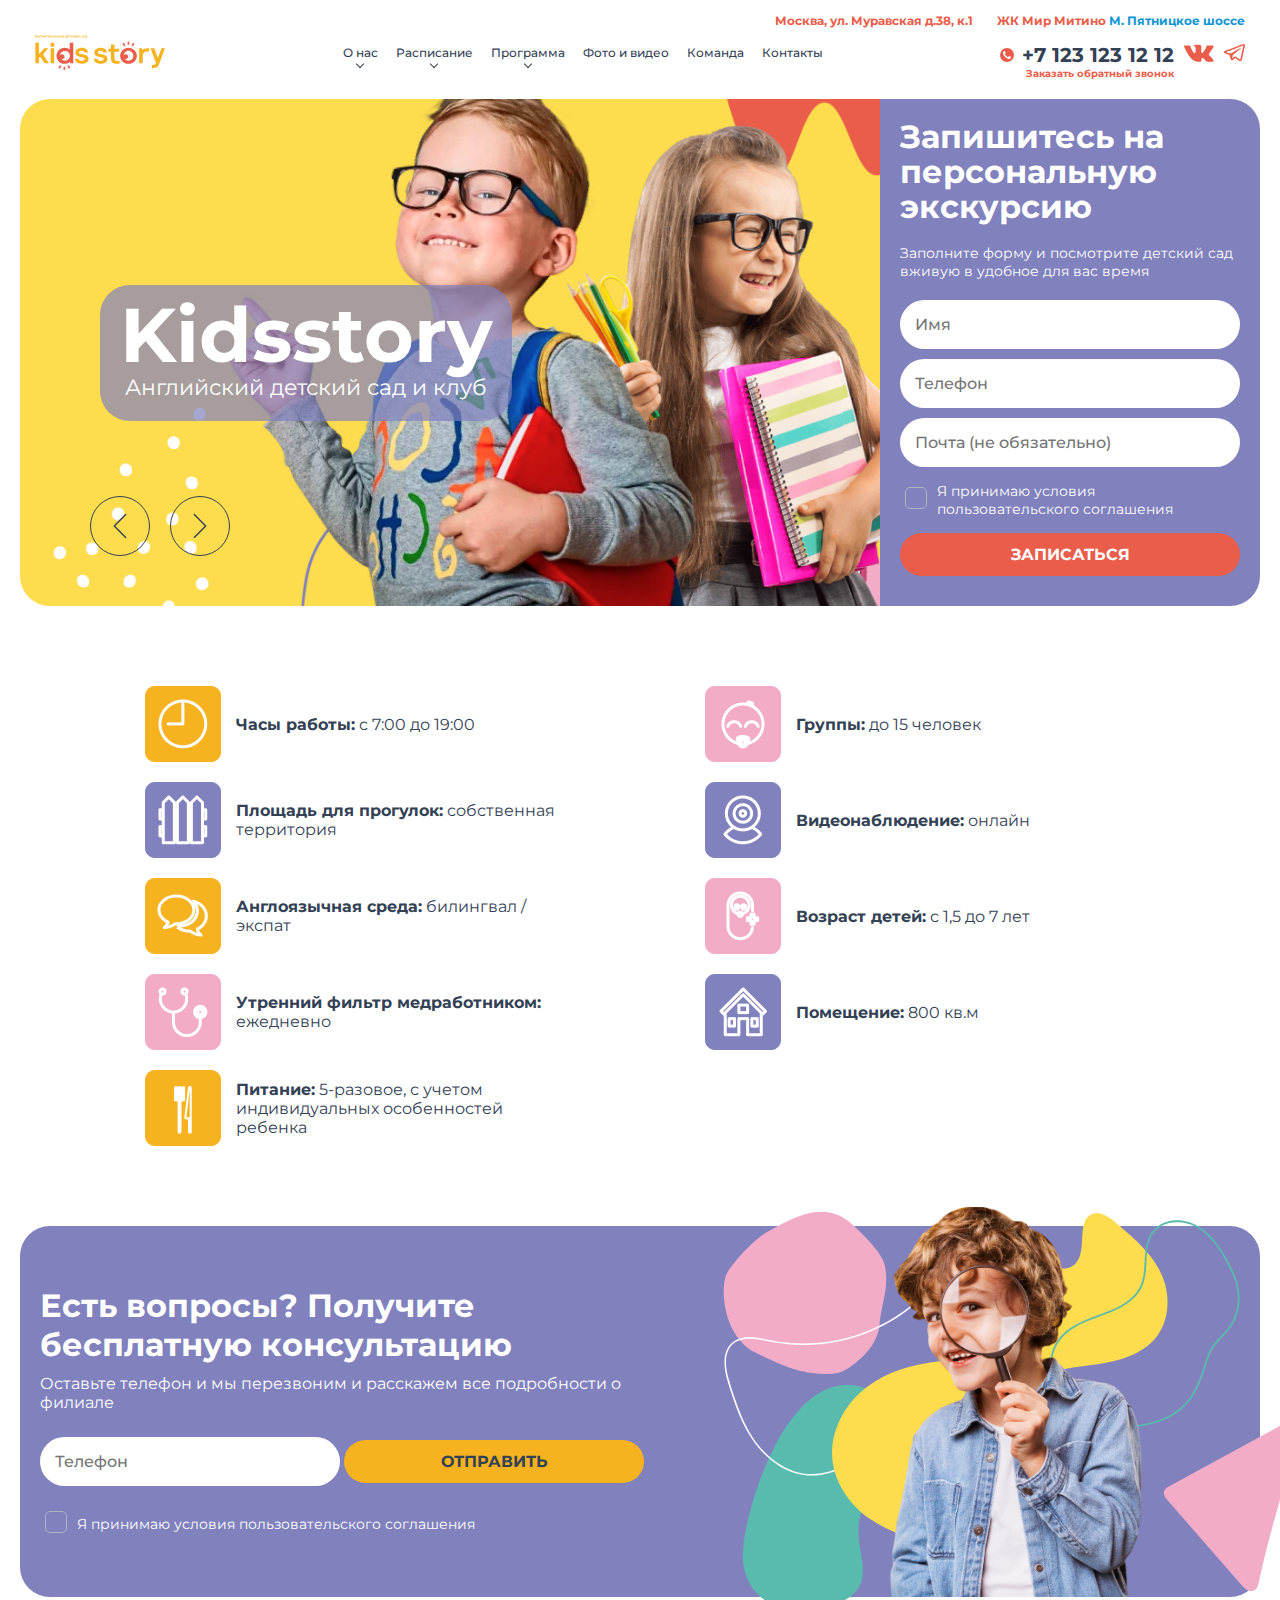
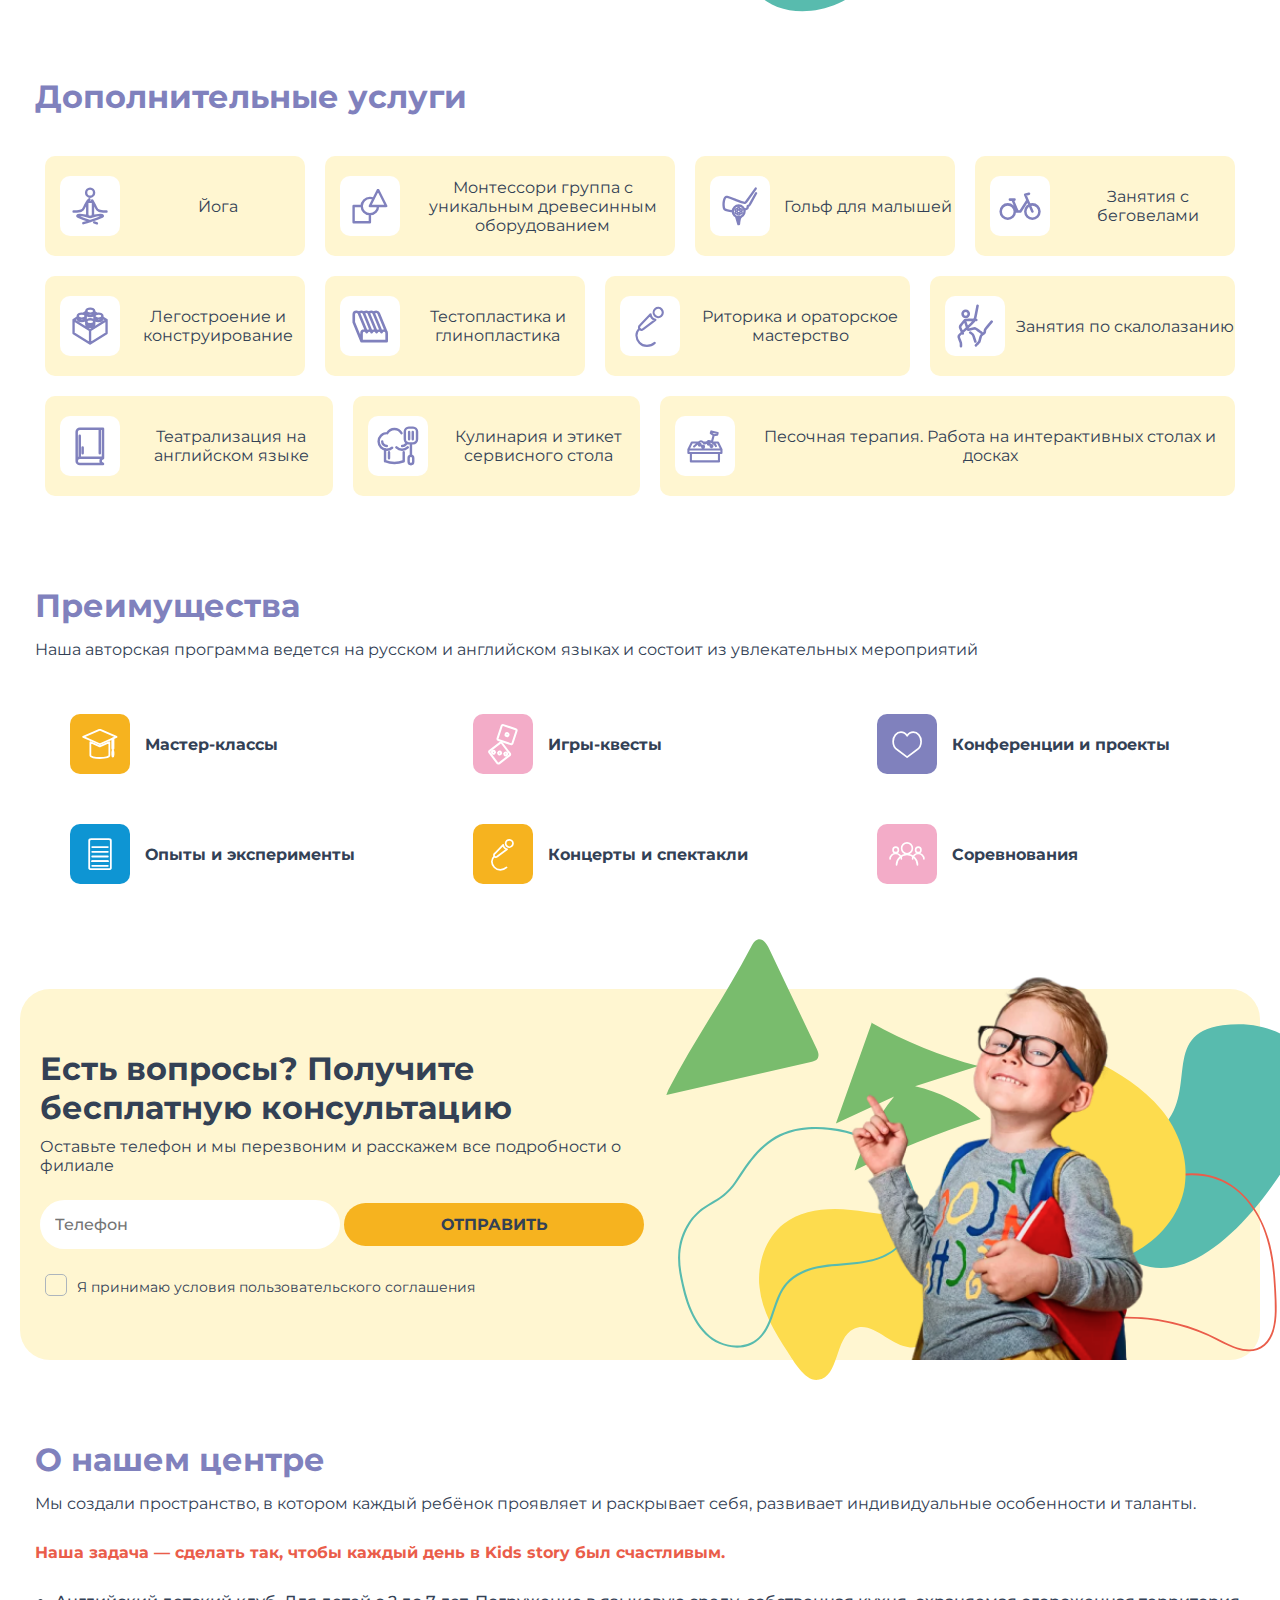
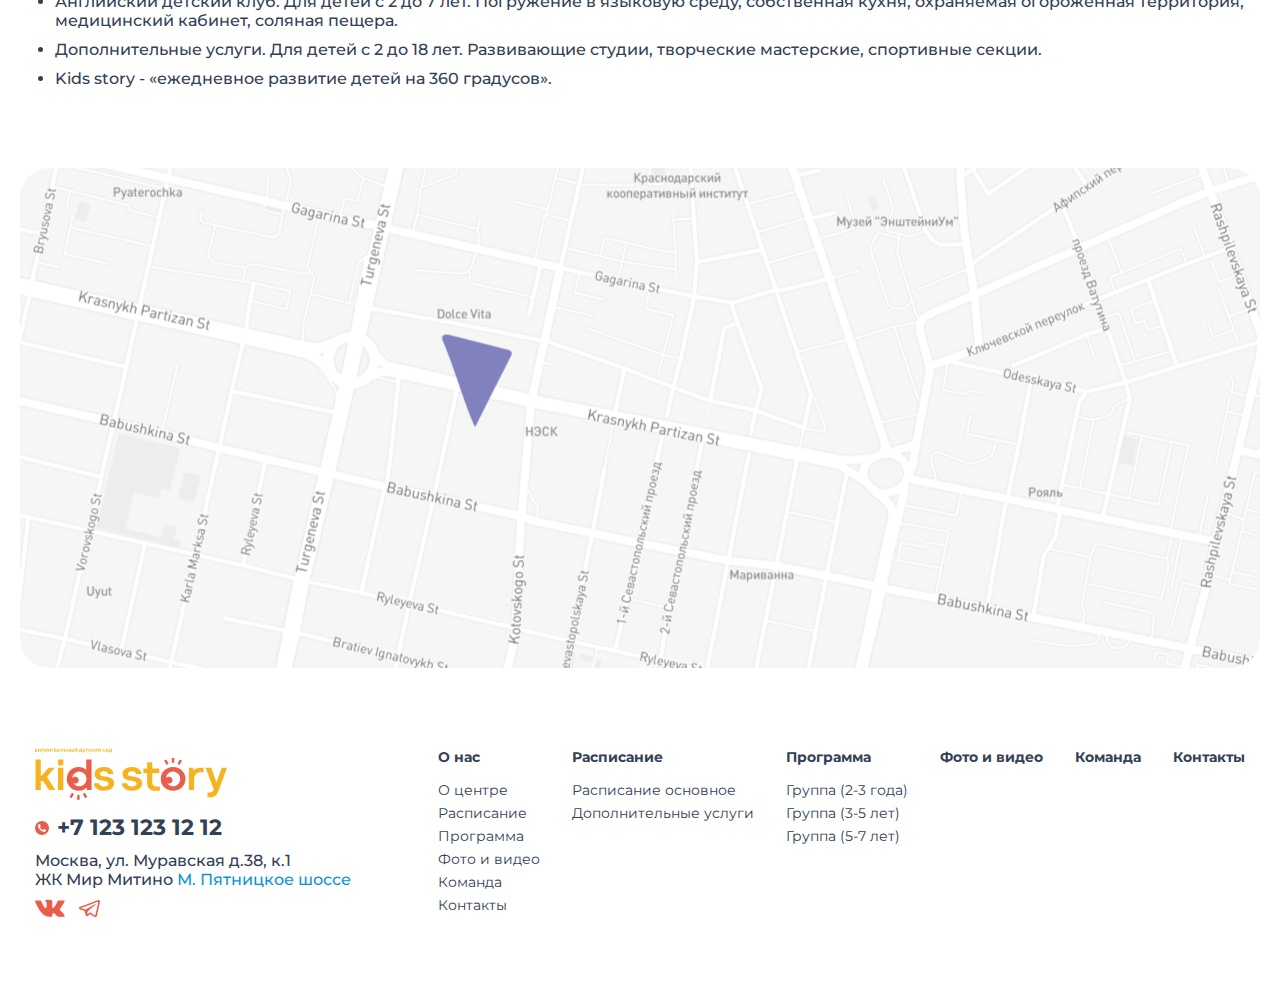
==== commit 0e7e275a: "little changes v0.16.5" ====
--- a/index.html
+++ b/index.html
@@ -252,325 +252,335 @@
         </div>
       </header>
 
-      <section class="banner">
-        <div class="banner-slider">
-          <div class="banner-slides">
-            <div class="banner-slide">
-              <div class="slide-info">
-                <h3 class="slide-info-title">Kidsstory</h3>
-                <p class="slide-info-paragraph">Английский детский сад и клуб</p>
+      <main>
+        <section class="banner">
+          <div class="banner-slider">
+            <div class="banner-slides">
+              <div class="banner-slide">
+                <div class="slide-info">
+                  <h3 class="slide-info-title">Kidsstory</h3>
+                  <p class="slide-info-paragraph">Английский детский сад и клуб</p>
+                </div>
+                <img src="assets/img/slider-image/slider-bg.png" alt="Рекламный слайд" />
               </div>
-              <img src="assets/img/slider-image/slider-bg.png" alt="Рекламный слайд" />
-            </div>
-            <div class="banner-slide">
-              <img src="assets/img/slider-image/slider-bg.png" alt="Рекламный слайд" />
-            </div>
-            <div class="banner-slide">
-              <img src="assets/img/slider-image/slider-bg.png" alt="Рекламный слайд" />
-            </div>
-          </div>
-
-          <div class="banner-slider-controll">
-            <button class="banner-slider-prev-btn">
-              <svg width="14" height="26" viewBox="0 0 14 26" fill="none" xmlns="http://www.w3.org/2000/svg">
-                <path
-                  d="M13.1994 23.944C13.4759 24.221 13.4759 24.6705 13.1994 24.9475C12.9228 25.2246 12.474 25.2246 12.1975 24.9475L0.800702 13.5311C0.524169 13.2541 0.524169 12.8045 0.800702 12.5275L12.1975 1.11108C12.474 0.834068 12.9228 0.834068 13.1994 1.11108C13.4759 1.38809 13.4759 1.83766 13.1994 2.11467L2.3035 13.0293L13.1994 23.944Z"
-                  fill="#334155" />
-              </svg>
-            </button>
-
-            <button class="banner-slider-next-btn">
-              <svg width="14" height="26" viewBox="0 0 14 26" fill="none" xmlns="http://www.w3.org/2000/svg">
-                <path
-                  d="M0.800572 2.05604C0.524039 1.77903 0.524039 1.32946 0.800572 1.05245C1.07711 0.77544 1.52591 0.77544 1.80244 1.05245L13.1992 12.4689C13.4758 12.7459 13.4758 13.1955 13.1992 13.4725L1.80244 24.8889C1.5259 25.1659 1.0771 25.1659 0.80057 24.8889C0.524037 24.6119 0.524037 24.1623 0.80057 23.8853L11.6964 12.9707L0.800572 2.05604Z"
-                  fill="#334155" />
-              </svg>
-            </button>
-          </div>
-        </div>
-
-        <div class="form-container">
-          <h3 class="banner-form-title">Запишитесь на персональную экскурсию</h3>
-
-          <p class="banner-form-paragraph">Заполните форму и посмотрите детский сад вживую в удобное для вас время</p>
-
-          <form id="banner-enroll-form" class="banner-form">
-            <input
-              type="text"
-              data-input-type="name"
-              class="input-name"
-              name="enroll-name"
-              placeholder="Имя"
-              required />
-
-            <input
-              type="tel"
-              data-input-type="phone"
-              class="input-phone"
-              name="banner-enroll-phone"
-              placeholder="Телефон"
-              required />
-
-            <input type="email" class="input-email" name="enroll-email" placeholder="Почта (не обязательно)" />
-
-            <div class="checkbox-container">
-              <div class="checkbox">
-                <input
-                  id="form-enroll-checkbox"
-                  type="checkbox"
-                  class="input-checkbox"
-                  name="enroll-checkbox"
-                  required />
-
-                <label class="custom-checkbox" for="form-enroll-checkbox"></label>
+              <div class="banner-slide">
+                <div class="slide-info">
+                  <h3 class="slide-info-title">Скидка</h3>
+                  <p class="slide-info-paragraph">Позвоните сейчас и получите скидку 10%</p>
+                </div>
+                <img src="assets/img/slider-image/slider-bg2.png" alt="Рекламный слайд" />
               </div>
-
-              <span class="agree">Я принимаю условия пользовательского соглашения</span>
-            </div>
-
-            <input type="submit" class="input-submit" name="submit" value="записаться" />
-          </form>
-        </div>
-      </section>
-
-      <section class="services">
-        <div class="service">
-          <img src="assets/img/service-icons/work_time.png" />
-          <span><b>Часы работы:</b> с 7:00 до 19:00</span>
-        </div>
-
-        <div class="service">
-          <img src="assets/img/service-icons/groups.png" />
-          <span><b>Группы:</b> до 15 человек</span>
-        </div>
-
-        <div class="service">
-          <img src="assets/img/service-icons/space.png" />
-          <span><b>Площадь для прогулок:</b> собственная территория</span>
-        </div>
-
-        <div class="service">
-          <img src="assets/img/service-icons/video.png" />
-          <span><b>Видеонаблюдение:</b> онлайн</span>
-        </div>
-
-        <div class="service">
-          <img src="assets/img/service-icons/eng.png" />
-          <span><b>Англоязычная среда:</b> билингвал / экспат</span>
-        </div>
-
-        <div class="service">
-          <img src="assets/img/service-icons/age.png" />
-          <span><b>Возраст детей:</b> с 1,5 до 7 лет</span>
-        </div>
-
-        <div class="service">
-          <img src="assets/img/service-icons/med.png" />
-          <span><b>Утренний фильтр медработником:</b> ежедневно</span>
-        </div>
-
-        <div class="service">
-          <img src="assets/img/service-icons/house.png" />
-          <span><b>Помещение:</b> 800 кв.м</span>
-        </div>
-        <div class="service">
-          <img src="assets/img/service-icons/food.png" />
-          <span><b>Питание:</b> 5-разовое, с учетом индивидуальных особенностей ребенка</span>
-        </div>
-      </section>
-
-      <section class="consulting-first">
-        <div class="consulting-content">
-          <div class="content-left">
-            <h4 class="title">Есть вопросы? Получите бесплатную консультацию</h4>
-            <p class="paragraph">Оставьте телефон и мы перезвоним и расскажем все подробности о филиале</p>
-
-            <form id="consulting-form" class="consulting-form">
-              <input type="tel" name="consulting-phone" class="consulting-phone" placeholder="Телефон" required />
-              <input type="submit" name="consulting-submit" class="consulting-submit" value="отправить" />
+              <div class="banner-slide">
+                <div class="slide-info">
+                  <h3 class="slide-info-title">Летний лагерь</h3>
+                  <p class="slide-info-paragraph">У нас открылся летний лагерь!</p>
+                </div>
+                <img src="assets/img/slider-image/slider-bg3.png" alt="Рекламный слайд" />
+              </div>
+            </div>
+
+            <div class="banner-slider-controll">
+              <button class="banner-slider-prev-btn">
+                <svg width="14" height="26" viewBox="0 0 14 26" fill="none" xmlns="http://www.w3.org/2000/svg">
+                  <path
+                    d="M13.1994 23.944C13.4759 24.221 13.4759 24.6705 13.1994 24.9475C12.9228 25.2246 12.474 25.2246 12.1975 24.9475L0.800702 13.5311C0.524169 13.2541 0.524169 12.8045 0.800702 12.5275L12.1975 1.11108C12.474 0.834068 12.9228 0.834068 13.1994 1.11108C13.4759 1.38809 13.4759 1.83766 13.1994 2.11467L2.3035 13.0293L13.1994 23.944Z"
+                    fill="#334155" />
+                </svg>
+              </button>
+
+              <button class="banner-slider-next-btn">
+                <svg width="14" height="26" viewBox="0 0 14 26" fill="none" xmlns="http://www.w3.org/2000/svg">
+                  <path
+                    d="M0.800572 2.05604C0.524039 1.77903 0.524039 1.32946 0.800572 1.05245C1.07711 0.77544 1.52591 0.77544 1.80244 1.05245L13.1992 12.4689C13.4758 12.7459 13.4758 13.1955 13.1992 13.4725L1.80244 24.8889C1.5259 25.1659 1.0771 25.1659 0.80057 24.8889C0.524037 24.6119 0.524037 24.1623 0.80057 23.8853L11.6964 12.9707L0.800572 2.05604Z"
+                    fill="#334155" />
+                </svg>
+              </button>
+            </div>
+          </div>
+
+          <div class="form-container">
+            <h3 class="banner-form-title">Запишитесь на персональную экскурсию</h3>
+
+            <p class="banner-form-paragraph">Заполните форму и посмотрите детский сад вживую в удобное для вас время</p>
+
+            <form id="banner-enroll-form" class="banner-form">
+              <input
+                type="text"
+                data-input-type="name"
+                class="input-name"
+                name="enroll-name"
+                placeholder="Имя"
+                required />
+
+              <input
+                type="tel"
+                data-input-type="phone"
+                class="input-phone"
+                name="banner-enroll-phone"
+                placeholder="Телефон"
+                required />
+
+              <input type="email" class="input-email" name="enroll-email" placeholder="Почта (не обязательно)" />
 
               <div class="checkbox-container">
                 <div class="checkbox">
                   <input
-                    id="form-consulting-checkbox"
+                    id="form-enroll-checkbox"
                     type="checkbox"
                     class="input-checkbox"
-                    name="consulting-checkbox"
+                    name="enroll-checkbox"
                     required />
 
-                  <label class="custom-checkbox" for="form-consulting-checkbox"></label>
+                  <label class="custom-checkbox" for="form-enroll-checkbox"></label>
                 </div>
 
                 <span class="agree">Я принимаю условия пользовательского соглашения</span>
               </div>
+
+              <input type="submit" class="input-submit" name="submit" value="записаться" />
             </form>
           </div>
-
-          <div class="image-holder"></div>
-
-          <div class="bg-holder"></div>
-        </div>
-      </section>
-
-      <section class="extra-service">
-        <h3 class="section-title">Дополнительные услуги</h3>
-
-        <div class="services-container">
-          <div class="service">
-            <div class="icon"></div>
-            <span class="title">Йога</span>
-          </div>
-
-          <div class="service">
-            <div class="icon"></div>
-            <span class="title">Монтессори группа с уникальным древесинным оборудованием</span>
-          </div>
-
-          <div class="service">
-            <div class="icon"></div>
-            <span class="title">Гольф для малышей</span>
-          </div>
-
-          <div class="service">
-            <div class="icon"></div>
-            <span class="title">Занятия с беговелами</span>
-          </div>
-
-          <div class="service">
-            <div class="icon"></div>
-            <span class="title">Легостроение и конструирование</span>
-          </div>
-
-          <div class="service">
-            <div class="icon"></div>
-            <span class="title">Тестопластика и глинопластика</span>
-          </div>
-
-          <div class="service">
-            <div class="icon"></div>
-            <span class="title">Риторика и ораторское мастерство</span>
-          </div>
-
-          <div class="service">
-            <div class="icon"></div>
-            <span class="title">Занятия по скалолазанию</span>
-          </div>
-
-          <div class="service">
-            <div class="icon"></div>
-            <span class="title">Театрализация на английском языке</span>
-          </div>
-
-          <div class="service">
-            <div class="icon"></div>
-            <span class="title">Кулинария и этикет сервисного стола</span>
-          </div>
-
-          <div class="service">
-            <div class="icon"></div>
-            <span class="title">Песочная терапия. Работа на интерактивных столах и досках</span>
-          </div>
-        </div>
-      </section>
-
-      <section class="advantage">
-        <h3 class="section-title">Преимущества</h3>
-        <p class="section-subtitle">
-          Наша авторская программа ведется на русском и английском языках и состоит из увлекательных мероприятий
-        </p>
-
-        <div class="advantage-container">
-          <div class="adv">
-            <div class="icon"></div>
-            <span class="title">Мастер-классы</span>
-          </div>
-
-          <div class="adv">
-            <div class="icon"></div>
-            <span class="title">Игры-квесты</span>
-          </div>
-
-          <div class="adv">
-            <div class="icon"></div>
-            <span class="title">Конференции и проекты</span>
-          </div>
-
-          <div class="adv">
-            <div class="icon"></div>
-            <span class="title">Опыты и эксперименты</span>
-          </div>
-
-          <div class="adv">
-            <div class="icon"></div>
-            <span class="title">Концерты и спектакли</span>
-          </div>
-
-          <div class="adv">
-            <div class="icon"></div>
-            <span class="title">Соревнования</span>
-          </div>
-        </div>
-      </section>
-
-      <section class="consulting-second">
-        <div class="consulting-content">
-          <div class="content-left">
-            <h4 class="title">Есть вопросы? Получите бесплатную консультацию</h4>
-            <p class="paragraph">Оставьте телефон и мы перезвоним и расскажем все подробности о филиале</p>
-
-            <form id="consulting-form" class="consulting-form">
-              <input
-                type="tel"
-                name="second-consulting-phone"
-                class="consulting-phone"
-                placeholder="Телефон"
-                required />
-              <input type="submit" name="consulting-submit" class="consulting-submit" value="отправить" />
-
-              <div class="checkbox-container">
-                <div class="checkbox">
-                  <input
-                    id="form-consulting-second-checkbox"
-                    type="checkbox"
-                    class="input-checkbox"
-                    name="consulting-checkbox"
-                    required />
-
-                  <label class="custom-checkbox" for="form-consulting-second-checkbox"></label>
+        </section>
+
+        <section class="services">
+          <div class="service">
+            <img src="assets/img/service-icons/work_time.png" />
+            <span><b>Часы работы:</b> с 7:00 до 19:00</span>
+          </div>
+
+          <div class="service">
+            <img src="assets/img/service-icons/groups.png" />
+            <span><b>Группы:</b> до 15 человек</span>
+          </div>
+
+          <div class="service">
+            <img src="assets/img/service-icons/space.png" />
+            <span><b>Площадь для прогулок:</b> собственная территория</span>
+          </div>
+
+          <div class="service">
+            <img src="assets/img/service-icons/video.png" />
+            <span><b>Видеонаблюдение:</b> онлайн</span>
+          </div>
+
+          <div class="service">
+            <img src="assets/img/service-icons/eng.png" />
+            <span><b>Англоязычная среда:</b> билингвал / экспат</span>
+          </div>
+
+          <div class="service">
+            <img src="assets/img/service-icons/age.png" />
+            <span><b>Возраст детей:</b> с 1,5 до 7 лет</span>
+          </div>
+
+          <div class="service">
+            <img src="assets/img/service-icons/med.png" />
+            <span><b>Утренний фильтр медработником:</b> ежедневно</span>
+          </div>
+
+          <div class="service">
+            <img src="assets/img/service-icons/house.png" />
+            <span><b>Помещение:</b> 800 кв.м</span>
+          </div>
+          <div class="service">
+            <img src="assets/img/service-icons/food.png" />
+            <span><b>Питание:</b> 5-разовое, с учетом индивидуальных особенностей ребенка</span>
+          </div>
+        </section>
+
+        <section class="consulting-first">
+          <div class="consulting-content">
+            <div class="content-left">
+              <h4 class="title">Есть вопросы? Получите бесплатную консультацию</h4>
+              <p class="paragraph">Оставьте телефон и мы перезвоним и расскажем все подробности о филиале</p>
+
+              <form id="consulting-form" class="consulting-form">
+                <input type="tel" name="consulting-phone" class="consulting-phone" placeholder="Телефон" required />
+                <input type="submit" name="consulting-submit" class="consulting-submit" value="отправить" />
+
+                <div class="checkbox-container">
+                  <div class="checkbox">
+                    <input
+                      id="form-consulting-checkbox"
+                      type="checkbox"
+                      class="input-checkbox"
+                      name="consulting-checkbox"
+                      required />
+
+                    <label class="custom-checkbox" for="form-consulting-checkbox"></label>
+                  </div>
+
+                  <span class="agree">Я принимаю условия пользовательского соглашения</span>
                 </div>
-
-                <span class="agree">Я принимаю условия пользовательского соглашения</span>
-              </div>
-            </form>
-          </div>
-
-          <div class="image-holder"></div>
-
-          <div class="bg-holder"></div>
-        </div>
-      </section>
-
-      <section class="about">
-        <h3 class="section-title">О нашем центре</h3>
-        <p class="section-subtitle">
-          Мы создали пространство, в котором каждый ребёнок проявляет и раскрывает себя, развивает индивидуальные
-          особенности и таланты.
-        </p>
-
-        <p class="about-mission">Наша задача — сделать так, чтобы каждый день в Kids story был счастливым.</p>
-
-        <ul class="about-list">
-          <li class="list-elem">
-            Английский детский клуб. Для детей с 2 до 7 лет. Погружение в языковую среду, собственная кухня, охраняемая
-            огороженная территория, медицинский кабинет, соляная пещера.
-          </li>
-          <li class="list-elem">
-            Дополнительные услуги. Для детей с 2 до 18 лет. Развивающие студии, творческие мастерские, спортивные
-            секции.
-          </li>
-          <li class="list-elem">Kids story - &laquo;ежедневное развитие детей на 360 градусов&raquo;.</li>
-        </ul>
-      </section>
+              </form>
+            </div>
+
+            <div class="image-holder"></div>
+
+            <div class="bg-holder"></div>
+          </div>
+        </section>
+
+        <section class="extra-service">
+          <h3 class="section-title">Дополнительные услуги</h3>
+
+          <div class="services-container">
+            <div class="service">
+              <div class="icon"></div>
+              <span class="title">Йога</span>
+            </div>
+
+            <div class="service">
+              <div class="icon"></div>
+              <span class="title">Монтессори группа с уникальным древесинным оборудованием</span>
+            </div>
+
+            <div class="service">
+              <div class="icon"></div>
+              <span class="title">Гольф для малышей</span>
+            </div>
+
+            <div class="service">
+              <div class="icon"></div>
+              <span class="title">Занятия с беговелами</span>
+            </div>
+
+            <div class="service">
+              <div class="icon"></div>
+              <span class="title">Легостроение и конструирование</span>
+            </div>
+
+            <div class="service">
+              <div class="icon"></div>
+              <span class="title">Тестопластика и глинопластика</span>
+            </div>
+
+            <div class="service">
+              <div class="icon"></div>
+              <span class="title">Риторика и ораторское мастерство</span>
+            </div>
+
+            <div class="service">
+              <div class="icon"></div>
+              <span class="title">Занятия по скалолазанию</span>
+            </div>
+
+            <div class="service">
+              <div class="icon"></div>
+              <span class="title">Театрализация на английском языке</span>
+            </div>
+
+            <div class="service">
+              <div class="icon"></div>
+              <span class="title">Кулинария и этикет сервисного стола</span>
+            </div>
+
+            <div class="service">
+              <div class="icon"></div>
+              <span class="title">Песочная терапия. Работа на интерактивных столах и досках</span>
+            </div>
+          </div>
+        </section>
+
+        <section class="advantage">
+          <h3 class="section-title">Преимущества</h3>
+          <p class="section-subtitle">
+            Наша авторская программа ведется на русском и английском языках и состоит из увлекательных мероприятий
+          </p>
+
+          <div class="advantage-container">
+            <div class="adv">
+              <div class="icon"></div>
+              <span class="title">Мастер-классы</span>
+            </div>
+
+            <div class="adv">
+              <div class="icon"></div>
+              <span class="title">Игры-квесты</span>
+            </div>
+
+            <div class="adv">
+              <div class="icon"></div>
+              <span class="title">Конференции и проекты</span>
+            </div>
+
+            <div class="adv">
+              <div class="icon"></div>
+              <span class="title">Опыты и эксперименты</span>
+            </div>
+
+            <div class="adv">
+              <div class="icon"></div>
+              <span class="title">Концерты и спектакли</span>
+            </div>
+
+            <div class="adv">
+              <div class="icon"></div>
+              <span class="title">Соревнования</span>
+            </div>
+          </div>
+        </section>
+
+        <section class="consulting-second">
+          <div class="consulting-content">
+            <div class="content-left">
+              <h4 class="title">Есть вопросы? Получите бесплатную консультацию</h4>
+              <p class="paragraph">Оставьте телефон и мы перезвоним и расскажем все подробности о филиале</p>
+
+              <form id="consulting-form" class="consulting-form">
+                <input
+                  type="tel"
+                  name="second-consulting-phone"
+                  class="consulting-phone"
+                  placeholder="Телефон"
+                  required />
+                <input type="submit" name="consulting-submit" class="consulting-submit" value="отправить" />
+
+                <div class="checkbox-container">
+                  <div class="checkbox">
+                    <input
+                      id="form-consulting-second-checkbox"
+                      type="checkbox"
+                      class="input-checkbox"
+                      name="consulting-checkbox"
+                      required />
+
+                    <label class="custom-checkbox" for="form-consulting-second-checkbox"></label>
+                  </div>
+
+                  <span class="agree">Я принимаю условия пользовательского соглашения</span>
+                </div>
+              </form>
+            </div>
+
+            <div class="image-holder"></div>
+
+            <div class="bg-holder"></div>
+          </div>
+        </section>
+
+        <section class="about">
+          <h3 class="section-title">О нашем центре</h3>
+          <p class="section-subtitle">
+            Мы создали пространство, в котором каждый ребёнок проявляет и раскрывает себя, развивает индивидуальные
+            особенности и таланты.
+          </p>
+
+          <p class="about-mission">Наша задача — сделать так, чтобы каждый день в Kids story был счастливым.</p>
+
+          <ul class="about-list">
+            <li class="list-elem">
+              Английский детский клуб. Для детей с 2 до 7 лет. Погружение в языковую среду, собственная кухня,
+              охраняемая огороженная территория, медицинский кабинет, соляная пещера.
+            </li>
+            <li class="list-elem">
+              Дополнительные услуги. Для детей с 2 до 18 лет. Развивающие студии, творческие мастерские, спортивные
+              секции.
+            </li>
+            <li class="list-elem">Kids story - &laquo;ежедневное развитие детей на 360 градусов&raquo;.</li>
+          </ul>
+        </section>
+      </main>
 
       <section class="map"></section>
 
--- a/assets/css/style.css
+++ b/assets/css/style.css
@@ -424,26 +424,26 @@
     background-color: #af3d2e;
   }
 }
-body .wrapper .banner {
+body .wrapper main .banner {
   display: flex;
   max-width: 1800px;
   max-height: 558px;
   min-width: 280px;
   margin: 15px auto;
 }
-body .wrapper .banner .banner-slider {
+body .wrapper main .banner .banner-slider {
   position: relative;
   overflow: hidden;
   flex: 1;
   border-radius: 30px 0 0 30px;
 }
-body .wrapper .banner .banner-slider .banner-slides {
+body .wrapper main .banner .banner-slider .banner-slides {
   display: flex;
   width: 100%;
   height: 100%;
   transition: 0.3s;
 }
-body .wrapper .banner .banner-slider .banner-slides .banner-slide {
+body .wrapper main .banner .banner-slider .banner-slides .banner-slide {
   position: relative;
   display: flex;
   align-items: center;
@@ -452,34 +452,37 @@
   height: 100%;
   transition: transform 0.3s linear;
 }
-body .wrapper .banner .banner-slider .banner-slides .banner-slide .slide-info {
+body .wrapper main .banner .banner-slider .banner-slides .banner-slide .slide-info {
   position: absolute;
   left: 70px;
-  color: #fff;
-  background-color: #8081bd;
+  text-align: center;
+  color: #fff;
+  background-color: rgba(128, 129, 189, 0.7);
   border-radius: 30px;
   padding: 20px;
   margin: 0 10px;
 }
-body .wrapper .banner .banner-slider .banner-slides .banner-slide .slide-info-title {
+body .wrapper main .banner .banner-slider .banner-slides .banner-slide .slide-info-title {
+  line-height: 0.78;
   font-size: 76px;
   font-weight: 700;
-}
-body .wrapper .banner .banner-slider .banner-slides .banner-slide .slide-info-paragraph {
+  margin-bottom: 10px;
+}
+body .wrapper main .banner .banner-slider .banner-slides .banner-slide .slide-info-paragraph {
   font-size: 22px;
 }
-body .wrapper .banner .banner-slider .banner-slides .banner-slide img {
+body .wrapper main .banner .banner-slider .banner-slides .banner-slide img {
   width: 100%;
   height: 100%;
   object-fit: cover;
 }
-body .wrapper .banner .banner-slider .banner-slider-controll {
+body .wrapper main .banner .banner-slider .banner-slider-controll {
   position: absolute;
   display: flex;
   bottom: 50px;
   left: 70px;
 }
-body .wrapper .banner .banner-slider .banner-slider-controll button {
+body .wrapper main .banner .banner-slider .banner-slider-controll button {
   display: flex;
   align-items: center;
   justify-content: center;
@@ -491,48 +494,48 @@
   margin-right: 20px;
   cursor: pointer;
 }
-body .wrapper .banner .banner-slider .banner-slider-controll button:hover {
+body .wrapper main .banner .banner-slider .banner-slider-controll button:hover {
   background-color: #fff;
   border-color: #fff;
 }
-body .wrapper .banner .banner-slider .banner-slider-controll button:last-child {
+body .wrapper main .banner .banner-slider .banner-slider-controll button:last-child {
   margin-right: 0;
 }
 @media screen and (max-width: 1030px) {
-  body .wrapper .banner .banner-slider {
+  body .wrapper main .banner .banner-slider {
     height: 400px;
     border-radius: 30px;
   }
-  body .wrapper .banner .banner-slider .banner-slides .banner-slide {
+  body .wrapper main .banner .banner-slider .banner-slides .banner-slide {
     display: flex;
     align-items: center;
     justify-content: center;
   }
-  body .wrapper .banner .banner-slider .banner-slides .banner-slide .slide-info {
+  body .wrapper main .banner .banner-slider .banner-slides .banner-slide .slide-info {
     text-align: center;
     top: auto;
     left: auto;
   }
-  body .wrapper .banner .banner-slider .banner-slides .banner-slide .slide-info-title {
+  body .wrapper main .banner .banner-slider .banner-slides .banner-slide .slide-info-title {
     font-size: 46px;
     font-weight: 700;
   }
-  body .wrapper .banner .banner-slider .banner-slides .banner-slide .slide-info-paragraph {
+  body .wrapper main .banner .banner-slider .banner-slides .banner-slide .slide-info-paragraph {
     font-size: 18px;
   }
-  body .wrapper .banner .banner-slider .banner-slider-controll {
+  body .wrapper main .banner .banner-slider .banner-slider-controll {
     width: 100%;
     left: 0;
     bottom: 20px;
     justify-content: space-between;
     padding: 0 30px;
   }
-  body .wrapper .banner .banner-slider .banner-slider-controll button {
+  body .wrapper main .banner .banner-slider .banner-slider-controll button {
     border: none;
     background-color: rgba(255, 255, 255, 0.6);
   }
 }
-body .wrapper .banner .form-container {
+body .wrapper main .banner .form-container {
   display: flex;
   flex-direction: column;
   justify-content: center;
@@ -541,19 +544,19 @@
   border-radius: 0 30px 30px 0;
   padding: 20px;
 }
-body .wrapper .banner .form-container .banner-form-title {
+body .wrapper main .banner .form-container .banner-form-title {
   color: #fff;
   font-size: 32px;
   font-weight: 700;
   line-height: 35px;
   margin-bottom: 20px;
 }
-body .wrapper .banner .form-container .banner-form-paragraph {
+body .wrapper main .banner .form-container .banner-form-paragraph {
   color: #fff;
   font-size: 14px;
   margin-bottom: 20px;
 }
-body .wrapper .banner .form-container .banner-form input {
+body .wrapper main .banner .form-container .banner-form input {
   color: #334155;
   font-weight: 500;
   border-radius: 50px;
@@ -563,10 +566,10 @@
   width: 100%;
   outline-color: #ea5d4a;
 }
-body .wrapper .banner .form-container .banner-form .input-email {
+body .wrapper main .banner .form-container .banner-form .input-email {
   margin-bottom: 0;
 }
-body .wrapper .banner .form-container .banner-form .input-submit {
+body .wrapper main .banner .form-container .banner-form .input-submit {
   font-size: 16px;
   color: #fff;
   font-weight: 700;
@@ -578,22 +581,22 @@
   cursor: pointer;
   text-transform: uppercase;
 }
-body .wrapper .banner .form-container .banner-form .input-submit:hover {
+body .wrapper main .banner .form-container .banner-form .input-submit:hover {
   background-color: #d44c3a;
 }
-body .wrapper .banner .form-container .banner-form .input-submit:active {
+body .wrapper main .banner .form-container .banner-form .input-submit:active {
   background-color: #af3d2e;
 }
-body .wrapper .banner .form-container .banner-form .checkbox-container {
+body .wrapper main .banner .form-container .banner-form .checkbox-container {
   display: flex;
   align-items: center;
   margin: 15px 0 15px 5px;
 }
-body .wrapper .banner .form-container .banner-form .checkbox-container .checkbox {
+body .wrapper main .banner .form-container .banner-form .checkbox-container .checkbox {
   position: relative;
   margin-right: 10px;
 }
-body .wrapper .banner .form-container .banner-form .checkbox-container .checkbox .custom-checkbox::before {
+body .wrapper main .banner .form-container .banner-form .checkbox-container .checkbox .custom-checkbox::before {
   content: "";
   display: inline-block;
   width: 20px;
@@ -604,7 +607,7 @@
   border: 1px solid #adb5bd;
   border-radius: 5px;
 }
-body .wrapper .banner .form-container .banner-form .checkbox-container .checkbox .input-checkbox {
+body .wrapper main .banner .form-container .banner-form .checkbox-container .checkbox .input-checkbox {
   position: absolute;
   left: 0;
   width: 20px;
@@ -613,25 +616,25 @@
   z-index: 4;
   cursor: pointer;
 }
-body .wrapper .banner .form-container .banner-form .checkbox-container .checkbox .input-checkbox:hover + .custom-checkbox::before {
+body .wrapper main .banner .form-container .banner-form .checkbox-container .checkbox .input-checkbox:hover + .custom-checkbox::before {
   background-color: #334155;
 }
-body .wrapper .banner .form-container .banner-form .checkbox-container .checkbox .input-checkbox:checked + .custom-checkbox::before {
+body .wrapper main .banner .form-container .banner-form .checkbox-container .checkbox .input-checkbox:checked + .custom-checkbox::before {
   background-image: url("../img/checkbox_icon_light.svg");
 }
-body .wrapper .banner .form-container .banner-form .checkbox-container .agree {
+body .wrapper main .banner .form-container .banner-form .checkbox-container .agree {
   font-size: 14px;
   cursor: default;
 }
-body .wrapper .banner .form-container .banner-form .checkbox-container .agree {
+body .wrapper main .banner .form-container .banner-form .checkbox-container .agree {
   color: #fff;
 }
 @media screen and (max-width: 1030px) {
-  body .wrapper .banner .form-container {
+  body .wrapper main .banner .form-container {
     display: none;
   }
 }
-body .wrapper .services {
+body .wrapper main .services {
   display: grid;
   grid-template-columns: repeat(auto-fit, minmax(180px, 430px));
   grid-gap: 20px;
@@ -641,66 +644,66 @@
   padding: 0 15px;
   margin: 80px auto;
 }
-body .wrapper .services .service {
+body .wrapper main .services .service {
   display: flex;
   align-items: center;
 }
-body .wrapper .services .service img {
+body .wrapper main .services .service img {
   margin-right: 15px;
 }
-body .wrapper .services .service span {
+body .wrapper main .services .service span {
   color: #334155;
 }
 @media screen and (max-width: 1030px) {
-  body .wrapper .services {
+  body .wrapper main .services {
     grid-template-columns: repeat(auto-fit, 230px);
   }
-  body .wrapper .services .service span {
+  body .wrapper main .services .service span {
     font-size: 14px;
   }
 }
 @media screen and (max-width: 576px) {
-  body .wrapper .services {
+  body .wrapper main .services {
     grid-template-columns: repeat(auto-fit, 110px);
   }
-  body .wrapper .services .service {
+  body .wrapper main .services .service {
     flex-direction: column;
   }
-  body .wrapper .services .service img {
+  body .wrapper main .services .service img {
     width: 50px;
     margin-right: 0;
     margin-bottom: 10px;
   }
-  body .wrapper .services .service span {
+  body .wrapper main .services .service span {
     text-align: center;
     font-size: 12px;
   }
 }
-body .wrapper .consulting-first {
+body .wrapper main .consulting-first {
   width: 100%;
   background-color: #8081bd;
   border-radius: 30px;
 }
-body .wrapper .consulting-first .consulting-content {
+body .wrapper main .consulting-first .consulting-content {
   position: relative;
   max-width: 1420px;
   min-width: 200px;
   padding: 60px 20px;
   margin: 0 auto;
 }
-body .wrapper .consulting-first .consulting-content .content-left {
+body .wrapper main .consulting-first .consulting-content .content-left {
   width: 700px;
   color: #fff;
 }
-body .wrapper .consulting-first .consulting-content .content-left .title {
+body .wrapper main .consulting-first .consulting-content .content-left .title {
   font-size: 32px;
   margin-bottom: 10px;
 }
-body .wrapper .consulting-first .consulting-content .content-left .paragraph {
+body .wrapper main .consulting-first .consulting-content .content-left .paragraph {
   font-size: 16px;
   margin-bottom: 25px;
 }
-body .wrapper .consulting-first .consulting-content .content-left .consulting-form .consulting-phone {
+body .wrapper main .consulting-first .consulting-content .content-left .consulting-form .consulting-phone {
   color: #334155;
   font-weight: 500;
   border-radius: 50px;
@@ -710,7 +713,7 @@
   outline-color: #ea5d4a;
   width: 300px;
 }
-body .wrapper .consulting-first .consulting-content .content-left .consulting-form .consulting-submit {
+body .wrapper main .consulting-first .consulting-content .content-left .consulting-form .consulting-submit {
   font-size: 16px;
   color: #334155;
   font-weight: 700;
@@ -723,23 +726,23 @@
   width: 300px;
   text-transform: uppercase;
 }
-body .wrapper .consulting-first .consulting-content .content-left .consulting-form .consulting-submit:hover {
+body .wrapper main .consulting-first .consulting-content .content-left .consulting-form .consulting-submit:hover {
   background-color: #e0a21c;
 }
-body .wrapper .consulting-first .consulting-content .content-left .consulting-form .consulting-submit:active {
+body .wrapper main .consulting-first .consulting-content .content-left .consulting-form .consulting-submit:active {
   background-color: #d4991a;
 }
-body .wrapper .consulting-first .consulting-content .content-left .consulting-form .checkbox-container {
+body .wrapper main .consulting-first .consulting-content .content-left .consulting-form .checkbox-container {
   display: flex;
   align-items: center;
   margin: 15px 0 15px 5px;
   margin-bottom: 0;
 }
-body .wrapper .consulting-first .consulting-content .content-left .consulting-form .checkbox-container .checkbox {
+body .wrapper main .consulting-first .consulting-content .content-left .consulting-form .checkbox-container .checkbox {
   position: relative;
   margin-right: 10px;
 }
-body .wrapper .consulting-first .consulting-content .content-left .consulting-form .checkbox-container .checkbox .custom-checkbox::before {
+body .wrapper main .consulting-first .consulting-content .content-left .consulting-form .checkbox-container .checkbox .custom-checkbox::before {
   content: "";
   display: inline-block;
   width: 20px;
@@ -750,7 +753,7 @@
   border: 1px solid #adb5bd;
   border-radius: 5px;
 }
-body .wrapper .consulting-first .consulting-content .content-left .consulting-form .checkbox-container .checkbox .input-checkbox {
+body .wrapper main .consulting-first .consulting-content .content-left .consulting-form .checkbox-container .checkbox .input-checkbox {
   position: absolute;
   left: 0;
   width: 20px;
@@ -759,20 +762,20 @@
   z-index: 4;
   cursor: pointer;
 }
-body .wrapper .consulting-first .consulting-content .content-left .consulting-form .checkbox-container .checkbox .input-checkbox:hover + .custom-checkbox::before {
+body .wrapper main .consulting-first .consulting-content .content-left .consulting-form .checkbox-container .checkbox .input-checkbox:hover + .custom-checkbox::before {
   background-color: #334155;
 }
-body .wrapper .consulting-first .consulting-content .content-left .consulting-form .checkbox-container .checkbox .input-checkbox:checked + .custom-checkbox::before {
+body .wrapper main .consulting-first .consulting-content .content-left .consulting-form .checkbox-container .checkbox .input-checkbox:checked + .custom-checkbox::before {
   background-image: url("../img/checkbox_icon_light.svg");
 }
-body .wrapper .consulting-first .consulting-content .content-left .consulting-form .checkbox-container .agree {
+body .wrapper main .consulting-first .consulting-content .content-left .consulting-form .checkbox-container .agree {
   font-size: 14px;
   cursor: default;
 }
-body .wrapper .consulting-first .consulting-content .content-left .consulting-form .checkbox-container .agree {
-  color: #fff;
-}
-body .wrapper .consulting-first .consulting-content .image-holder {
+body .wrapper main .consulting-first .consulting-content .content-left .consulting-form .checkbox-container .agree {
+  color: #fff;
+}
+body .wrapper main .consulting-first .consulting-content .image-holder {
   position: absolute;
   right: 110px;
   bottom: 0;
@@ -783,7 +786,7 @@
   background-image: url("../img/consulting-image/consult-kid.png");
   z-index: 2;
 }
-body .wrapper .consulting-first .consulting-content .bg-holder {
+body .wrapper main .consulting-first .consulting-content .bg-holder {
   position: absolute;
   right: -120px;
   bottom: -220px;
@@ -793,31 +796,31 @@
   background-size: contain;
   background-image: url("../img/consulting-image/bg.svg");
 }
-body .wrapper .consulting-second {
+body .wrapper main .consulting-second {
   width: 100%;
   background-color: #fff6d1;
   border-radius: 30px;
 }
-body .wrapper .consulting-second .consulting-content {
+body .wrapper main .consulting-second .consulting-content {
   position: relative;
   max-width: 1420px;
   min-width: 200px;
   padding: 60px 20px;
   margin: 0 auto;
 }
-body .wrapper .consulting-second .consulting-content .content-left {
+body .wrapper main .consulting-second .consulting-content .content-left {
   width: 700px;
   color: #334155;
 }
-body .wrapper .consulting-second .consulting-content .content-left .title {
+body .wrapper main .consulting-second .consulting-content .content-left .title {
   font-size: 32px;
   margin-bottom: 10px;
 }
-body .wrapper .consulting-second .consulting-content .content-left .paragraph {
+body .wrapper main .consulting-second .consulting-content .content-left .paragraph {
   font-size: 16px;
   margin-bottom: 25px;
 }
-body .wrapper .consulting-second .consulting-content .content-left .consulting-form .consulting-phone {
+body .wrapper main .consulting-second .consulting-content .content-left .consulting-form .consulting-phone {
   color: #334155;
   font-weight: 500;
   border-radius: 50px;
@@ -827,7 +830,7 @@
   outline-color: #ea5d4a;
   width: 300px;
 }
-body .wrapper .consulting-second .consulting-content .content-left .consulting-form .consulting-submit {
+body .wrapper main .consulting-second .consulting-content .content-left .consulting-form .consulting-submit {
   font-size: 16px;
   color: #334155;
   font-weight: 700;
@@ -840,23 +843,23 @@
   width: 300px;
   text-transform: uppercase;
 }
-body .wrapper .consulting-second .consulting-content .content-left .consulting-form .consulting-submit:hover {
+body .wrapper main .consulting-second .consulting-content .content-left .consulting-form .consulting-submit:hover {
   background-color: #e0a21c;
 }
-body .wrapper .consulting-second .consulting-content .content-left .consulting-form .consulting-submit:active {
+body .wrapper main .consulting-second .consulting-content .content-left .consulting-form .consulting-submit:active {
   background-color: #d4991a;
 }
-body .wrapper .consulting-second .consulting-content .content-left .consulting-form .checkbox-container {
+body .wrapper main .consulting-second .consulting-content .content-left .consulting-form .checkbox-container {
   display: flex;
   align-items: center;
   margin: 15px 0 15px 5px;
   margin-bottom: 0;
 }
-body .wrapper .consulting-second .consulting-content .content-left .consulting-form .checkbox-container .checkbox {
+body .wrapper main .consulting-second .consulting-content .content-left .consulting-form .checkbox-container .checkbox {
   position: relative;
   margin-right: 10px;
 }
-body .wrapper .consulting-second .consulting-content .content-left .consulting-form .checkbox-container .checkbox .custom-checkbox::before {
+body .wrapper main .consulting-second .consulting-content .content-left .consulting-form .checkbox-container .checkbox .custom-checkbox::before {
   content: "";
   display: inline-block;
   width: 20px;
@@ -867,7 +870,7 @@
   border: 1px solid #adb5bd;
   border-radius: 5px;
 }
-body .wrapper .consulting-second .consulting-content .content-left .consulting-form .checkbox-container .checkbox .input-checkbox {
+body .wrapper main .consulting-second .consulting-content .content-left .consulting-form .checkbox-container .checkbox .input-checkbox {
   position: absolute;
   left: 0;
   width: 20px;
@@ -876,20 +879,20 @@
   z-index: 4;
   cursor: pointer;
 }
-body .wrapper .consulting-second .consulting-content .content-left .consulting-form .checkbox-container .checkbox .input-checkbox:hover + .custom-checkbox::before {
+body .wrapper main .consulting-second .consulting-content .content-left .consulting-form .checkbox-container .checkbox .input-checkbox:hover + .custom-checkbox::before {
   background-color: #334155;
 }
-body .wrapper .consulting-second .consulting-content .content-left .consulting-form .checkbox-container .checkbox .input-checkbox:checked + .custom-checkbox::before {
+body .wrapper main .consulting-second .consulting-content .content-left .consulting-form .checkbox-container .checkbox .input-checkbox:checked + .custom-checkbox::before {
   background-image: url("../img/checkbox_icon_dark.svg");
 }
-body .wrapper .consulting-second .consulting-content .content-left .consulting-form .checkbox-container .agree {
+body .wrapper main .consulting-second .consulting-content .content-left .consulting-form .checkbox-container .agree {
   font-size: 14px;
   cursor: default;
 }
-body .wrapper .consulting-second .consulting-content .content-left .consulting-form .checkbox-container .agree {
-  color: #334155;
-}
-body .wrapper .consulting-second .consulting-content .image-holder {
+body .wrapper main .consulting-second .consulting-content .content-left .consulting-form .checkbox-container .agree {
+  color: #334155;
+}
+body .wrapper main .consulting-second .consulting-content .image-holder {
   position: absolute;
   right: 110px;
   bottom: 0;
@@ -900,7 +903,7 @@
   background-image: url("../img/consulting-image/consult-kid-second.png");
   z-index: 2;
 }
-body .wrapper .consulting-second .consulting-content .bg-holder {
+body .wrapper main .consulting-second .consulting-content .bg-holder {
   position: absolute;
   right: -120px;
   bottom: -220px;
@@ -910,124 +913,124 @@
   background-size: contain;
   background-image: url("../img/consulting-image/bg-second.svg");
 }
-body .wrapper .consulting-second .consulting-content .image-holder {
+body .wrapper main .consulting-second .consulting-content .image-holder {
   width: 303px;
   height: 391px;
 }
-body .wrapper .consulting-second .consulting-content .bg-holder {
+body .wrapper main .consulting-second .consulting-content .bg-holder {
   bottom: -229px;
 }
 @media screen and (max-width: 1350px) {
-  body .wrapper .consulting-first .consulting-content .content-left,
-body .wrapper .consulting-second .consulting-content .content-left {
+  body .wrapper main .consulting-first .consulting-content .content-left,
+body .wrapper main .consulting-second .consulting-content .content-left {
     position: relative;
     width: 620px;
     z-index: 3;
   }
 }
 @media screen and (max-width: 1024px) {
-  body .wrapper .consulting-first,
-body .wrapper .consulting-second {
+  body .wrapper main .consulting-first,
+body .wrapper main .consulting-second {
     width: 100%;
     border-radius: 30px;
   }
-  body .wrapper .consulting-first .consulting-content,
-body .wrapper .consulting-second .consulting-content {
+  body .wrapper main .consulting-first .consulting-content,
+body .wrapper main .consulting-second .consulting-content {
     position: relative;
     max-width: 1420px;
     padding: 60px 20px;
     margin: 0 auto;
   }
-  body .wrapper .consulting-first .consulting-content .content-left,
-body .wrapper .consulting-second .consulting-content .content-left {
+  body .wrapper main .consulting-first .consulting-content .content-left,
+body .wrapper main .consulting-second .consulting-content .content-left {
     width: 300px;
   }
-  body .wrapper .consulting-first .consulting-content .content-left .title,
-body .wrapper .consulting-second .consulting-content .content-left .title {
+  body .wrapper main .consulting-first .consulting-content .content-left .title,
+body .wrapper main .consulting-second .consulting-content .content-left .title {
     text-align: center;
   }
-  body .wrapper .consulting-first .consulting-content .content-left .paragraph,
-body .wrapper .consulting-second .consulting-content .content-left .paragraph {
+  body .wrapper main .consulting-first .consulting-content .content-left .paragraph,
+body .wrapper main .consulting-second .consulting-content .content-left .paragraph {
     text-align: center;
   }
-  body .wrapper .consulting-first .consulting-content .content-left .consulting-form .consulting-phone,
-body .wrapper .consulting-second .consulting-content .content-left .consulting-form .consulting-phone {
+  body .wrapper main .consulting-first .consulting-content .content-left .consulting-form .consulting-phone,
+body .wrapper main .consulting-second .consulting-content .content-left .consulting-form .consulting-phone {
     display: block;
   }
-  body .wrapper .consulting-first .consulting-content .image-holder,
-body .wrapper .consulting-second .consulting-content .image-holder {
+  body .wrapper main .consulting-first .consulting-content .image-holder,
+body .wrapper main .consulting-second .consulting-content .image-holder {
     right: 30px;
     width: 309px;
     height: 474px;
   }
-  body .wrapper .consulting-first .consulting-content .bg-holder,
-body .wrapper .consulting-second .consulting-content .bg-holder {
+  body .wrapper main .consulting-first .consulting-content .bg-holder,
+body .wrapper main .consulting-second .consulting-content .bg-holder {
     right: -185px;
     bottom: -220px;
     width: 815px;
     height: 833px;
   }
-  body .wrapper .consulting-second .consulting-content .image-holder {
+  body .wrapper main .consulting-second .consulting-content .image-holder {
     right: 30px;
     width: 366px;
     height: 474px;
   }
 }
 @media screen and (max-width: 768px) {
-  body .wrapper .consulting-first .consulting-content,
-body .wrapper .consulting-second .consulting-content {
+  body .wrapper main .consulting-first .consulting-content,
+body .wrapper main .consulting-second .consulting-content {
     padding: 40px 10px;
   }
-  body .wrapper .consulting-first .consulting-content .content-left,
-body .wrapper .consulting-second .consulting-content .content-left {
+  body .wrapper main .consulting-first .consulting-content .content-left,
+body .wrapper main .consulting-second .consulting-content .content-left {
     width: 100%;
   }
-  body .wrapper .consulting-first .consulting-content .content-left .title,
-body .wrapper .consulting-second .consulting-content .content-left .title {
+  body .wrapper main .consulting-first .consulting-content .content-left .title,
+body .wrapper main .consulting-second .consulting-content .content-left .title {
     font-size: 24px;
   }
-  body .wrapper .consulting-first .consulting-content .content-left .paragraph,
-body .wrapper .consulting-second .consulting-content .content-left .paragraph {
+  body .wrapper main .consulting-first .consulting-content .content-left .paragraph,
+body .wrapper main .consulting-second .consulting-content .content-left .paragraph {
     font-size: 14px;
   }
-  body .wrapper .consulting-first .consulting-content .content-left .consulting-form .consulting-phone,
-body .wrapper .consulting-second .consulting-content .content-left .consulting-form .consulting-phone {
+  body .wrapper main .consulting-first .consulting-content .content-left .consulting-form .consulting-phone,
+body .wrapper main .consulting-second .consulting-content .content-left .consulting-form .consulting-phone {
     width: 100%;
   }
-  body .wrapper .consulting-first .consulting-content .content-left .consulting-form .consulting-submit,
-body .wrapper .consulting-second .consulting-content .content-left .consulting-form .consulting-submit {
+  body .wrapper main .consulting-first .consulting-content .content-left .consulting-form .consulting-submit,
+body .wrapper main .consulting-second .consulting-content .content-left .consulting-form .consulting-submit {
     width: 100%;
   }
-  body .wrapper .consulting-first .consulting-content .content-left .consulting-form .checkbox-container,
-body .wrapper .consulting-second .consulting-content .content-left .consulting-form .checkbox-container {
+  body .wrapper main .consulting-first .consulting-content .content-left .consulting-form .checkbox-container,
+body .wrapper main .consulting-second .consulting-content .content-left .consulting-form .checkbox-container {
     margin-bottom: 0;
   }
-  body .wrapper .consulting-first .consulting-content .image-holder,
-body .wrapper .consulting-second .consulting-content .image-holder {
+  body .wrapper main .consulting-first .consulting-content .image-holder,
+body .wrapper main .consulting-second .consulting-content .image-holder {
     display: none;
   }
-  body .wrapper .consulting-first .consulting-content .bg-holder,
-body .wrapper .consulting-second .consulting-content .bg-holder {
+  body .wrapper main .consulting-first .consulting-content .bg-holder,
+body .wrapper main .consulting-second .consulting-content .bg-holder {
     display: none;
   }
 }
-body .wrapper .extra-service {
+body .wrapper main .extra-service {
   max-width: 1420px;
   min-width: 280px;
   padding: 0 15px;
   margin: 80px auto;
 }
-body .wrapper .extra-service .section-title {
+body .wrapper main .extra-service .section-title {
   font-size: 32px;
   color: #8081bd;
   margin-bottom: 30px;
 }
-body .wrapper .extra-service .services-container {
+body .wrapper main .extra-service .services-container {
   display: flex;
   flex-wrap: wrap;
   justify-content: space-between;
 }
-body .wrapper .extra-service .services-container .service {
+body .wrapper main .extra-service .services-container .service {
   display: flex;
   align-items: center;
   flex: 1;
@@ -1037,7 +1040,7 @@
   margin: 10px;
   border-radius: 10px;
 }
-body .wrapper .extra-service .services-container .service .icon {
+body .wrapper main .extra-service .services-container .service .icon {
   flex-shrink: 0;
   width: 60px;
   height: 60px;
@@ -1048,100 +1051,100 @@
   border-radius: 10px;
   margin: 0 10px 0 15px;
 }
-body .wrapper .extra-service .services-container .service .title {
+body .wrapper main .extra-service .services-container .service .title {
   width: 100%;
   text-align: center;
   color: #334155;
 }
-body .wrapper .extra-service .services-container .service:nth-child(1) {
+body .wrapper main .extra-service .services-container .service:nth-child(1) {
   background-color: #fff6d1;
 }
-body .wrapper .extra-service .services-container .service:nth-child(1) .icon {
+body .wrapper main .extra-service .services-container .service:nth-child(1) .icon {
   background-image: url("../img/extra-service/yoga.svg");
 }
-body .wrapper .extra-service .services-container .service:nth-child(2) {
+body .wrapper main .extra-service .services-container .service:nth-child(2) {
   flex: 2;
 }
-body .wrapper .extra-service .services-container .service:nth-child(2) .icon {
+body .wrapper main .extra-service .services-container .service:nth-child(2) .icon {
   background-image: url("../img/extra-service/wood.svg");
 }
-body .wrapper .extra-service .services-container .service:nth-child(3) .icon {
+body .wrapper main .extra-service .services-container .service:nth-child(3) .icon {
   background-image: url("../img/extra-service/golf.svg");
 }
-body .wrapper .extra-service .services-container .service:nth-child(4) .icon {
+body .wrapper main .extra-service .services-container .service:nth-child(4) .icon {
   background-image: url("../img/extra-service/bike.svg");
   background-size: 70%;
 }
-body .wrapper .extra-service .services-container .service:nth-child(5) .icon {
+body .wrapper main .extra-service .services-container .service:nth-child(5) .icon {
   background-image: url("../img/extra-service/lego.svg");
 }
-body .wrapper .extra-service .services-container .service:nth-child(6) .icon {
+body .wrapper main .extra-service .services-container .service:nth-child(6) .icon {
   background-image: url("../img/extra-service/plastic.svg");
 }
-body .wrapper .extra-service .services-container .service:nth-child(7) {
+body .wrapper main .extra-service .services-container .service:nth-child(7) {
   flex: 2;
 }
-body .wrapper .extra-service .services-container .service:nth-child(7) .icon {
+body .wrapper main .extra-service .services-container .service:nth-child(7) .icon {
   background-image: url("../img/extra-service/rhetoric.svg");
   background-size: 50%;
 }
-body .wrapper .extra-service .services-container .service:nth-child(8) {
+body .wrapper main .extra-service .services-container .service:nth-child(8) {
   flex: 2;
 }
-body .wrapper .extra-service .services-container .service:nth-child(8) .icon {
+body .wrapper main .extra-service .services-container .service:nth-child(8) .icon {
   background-image: url("../img/extra-service/rock.svg");
 }
-body .wrapper .extra-service .services-container .service:nth-child(9) .icon {
+body .wrapper main .extra-service .services-container .service:nth-child(9) .icon {
   background-image: url("../img/extra-service/theatro.svg");
   background-size: 50%;
 }
-body .wrapper .extra-service .services-container .service:nth-child(10) .icon {
+body .wrapper main .extra-service .services-container .service:nth-child(10) .icon {
   background-image: url("../img/extra-service/cook.svg");
   background-size: 70%;
 }
-body .wrapper .extra-service .services-container .service:nth-child(11) {
+body .wrapper main .extra-service .services-container .service:nth-child(11) {
   flex: 2;
 }
-body .wrapper .extra-service .services-container .service:nth-child(11) .icon {
+body .wrapper main .extra-service .services-container .service:nth-child(11) .icon {
   background-image: url("../img/extra-service/sand.svg");
 }
 @media screen and (max-width: 768px) {
-  body .wrapper .extra-service {
+  body .wrapper main .extra-service {
     padding: 0;
   }
-  body .wrapper .extra-service .section-title {
+  body .wrapper main .extra-service .section-title {
     font-size: 24px;
   }
 }
 @media screen and (max-width: 560px) {
-  body .wrapper .extra-service .services-container .service {
+  body .wrapper main .extra-service .services-container .service {
     margin: 0 0 10px 0;
   }
-  body .wrapper .extra-service .services-container .service .title {
+  body .wrapper main .extra-service .services-container .service .title {
     font-size: 14px;
   }
 }
-body .wrapper .advantage {
+body .wrapper main .advantage {
   max-width: 1420px;
   min-width: 280px;
   padding: 0 15px;
   margin: 80px auto;
 }
-body .wrapper .advantage .section-title {
+body .wrapper main .advantage .section-title {
   font-size: 32px;
   color: #8081bd;
   margin-bottom: 15px;
 }
-body .wrapper .advantage .section-subtitle {
+body .wrapper main .advantage .section-subtitle {
   color: #334155;
   margin-bottom: 30px;
 }
-body .wrapper .advantage .advantage-container {
+body .wrapper main .advantage .advantage-container {
   display: flex;
   flex-wrap: wrap;
   justify-content: space-between;
 }
-body .wrapper .advantage .advantage-container .adv {
+body .wrapper main .advantage .advantage-container .adv {
   display: flex;
   align-items: center;
   min-width: 30%;
@@ -1149,7 +1152,7 @@
   flex: 1;
   margin: 20px;
 }
-body .wrapper .advantage .advantage-container .adv .icon {
+body .wrapper main .advantage .advantage-container .adv .icon {
   flex-shrink: 0;
   width: 60px;
   height: 60px;
@@ -1159,103 +1162,103 @@
   border-radius: 10px;
   margin: 0 15px 0 15px;
 }
-body .wrapper .advantage .advantage-container .adv .title {
+body .wrapper main .advantage .advantage-container .adv .title {
   width: 100%;
   color: #334155;
   font-weight: 700;
 }
-body .wrapper .advantage .advantage-container .adv:nth-child(1) .icon {
+body .wrapper main .advantage .advantage-container .adv:nth-child(1) .icon {
   background-color: #f6b31f;
   background-image: url("../img/advantage/hat.svg");
 }
-body .wrapper .advantage .advantage-container .adv:nth-child(2) .icon {
+body .wrapper main .advantage .advantage-container .adv:nth-child(2) .icon {
   background-color: #f3acc8;
   background-image: url("../img/advantage/dice.svg");
   background-size: 50%;
 }
-body .wrapper .advantage .advantage-container .adv:nth-child(3) .icon {
+body .wrapper main .advantage .advantage-container .adv:nth-child(3) .icon {
   background-color: #8081bd;
   background-image: url("../img/advantage/heart.svg");
   background-size: 50%;
 }
-body .wrapper .advantage .advantage-container .adv:nth-child(4) .icon {
+body .wrapper main .advantage .advantage-container .adv:nth-child(4) .icon {
   background-color: #0e95d3;
   background-image: url("../img/advantage/list.svg");
   background-size: 40%;
 }
-body .wrapper .advantage .advantage-container .adv:nth-child(5) .icon {
+body .wrapper main .advantage .advantage-container .adv:nth-child(5) .icon {
   background-color: #f6b31f;
   background-image: url("../img/advantage/mic.svg");
   background-size: 40%;
 }
-body .wrapper .advantage .advantage-container .adv:nth-child(6) .icon {
+body .wrapper main .advantage .advantage-container .adv:nth-child(6) .icon {
   background-color: #f3acc8;
   background-image: url("../img/advantage/comm.svg");
 }
 @media screen and (max-width: 560px) {
-  body .wrapper .advantage {
+  body .wrapper main .advantage {
     padding: 0 10px;
   }
-  body .wrapper .advantage .section-title {
+  body .wrapper main .advantage .section-title {
     font-size: 24px;
   }
-  body .wrapper .advantage .section-subtitle {
+  body .wrapper main .advantage .section-subtitle {
     font-size: 14px;
   }
-  body .wrapper .advantage .advantage-container {
+  body .wrapper main .advantage .advantage-container {
     justify-content: flex-start;
   }
-  body .wrapper .advantage .advantage-container .adv {
+  body .wrapper main .advantage .advantage-container .adv {
     flex-direction: column;
     min-width: 40%;
     height: 150px;
     margin: 0 10px 0;
   }
-  body .wrapper .advantage .advantage-container .adv .icon {
+  body .wrapper main .advantage .advantage-container .adv .icon {
     margin: 0 0 15px 0;
   }
-  body .wrapper .advantage .advantage-container .adv .title {
+  body .wrapper main .advantage .advantage-container .adv .title {
     font-size: 14px;
     text-align: center;
   }
 }
-body .wrapper .about {
+body .wrapper main .about {
   max-width: 1420px;
   min-width: 280px;
   padding: 0 15px;
   margin: 80px auto;
 }
-body .wrapper .about .section-title {
+body .wrapper main .about .section-title {
   font-size: 32px;
   color: #8081bd;
   margin-bottom: 15px;
 }
-body .wrapper .about .section-subtitle {
+body .wrapper main .about .section-subtitle {
   color: #334155;
   margin-bottom: 30px;
 }
-body .wrapper .about .about-mission {
+body .wrapper main .about .about-mission {
   color: #ea5d4a;
   font-weight: 700;
   margin-bottom: 30px;
 }
-body .wrapper .about .about-list {
+body .wrapper main .about .about-list {
   margin-left: 20px;
 }
-body .wrapper .about .about-list .list-elem {
+body .wrapper main .about .about-list .list-elem {
   color: #334155;
   font-weight: 500;
   margin-bottom: 10px;
 }
-body .wrapper .about .about-list .list-elem:last-child {
+body .wrapper main .about .about-list .list-elem:last-child {
   margin-bottom: 0;
 }
 @media screen and (max-width: 560px) {
-  body .wrapper .about {
+  body .wrapper main .about {
     padding: 0 10px;
     font-size: 14px;
   }
-  body .wrapper .about .section-title {
+  body .wrapper main .about .section-title {
     font-size: 24px;
   }
 }
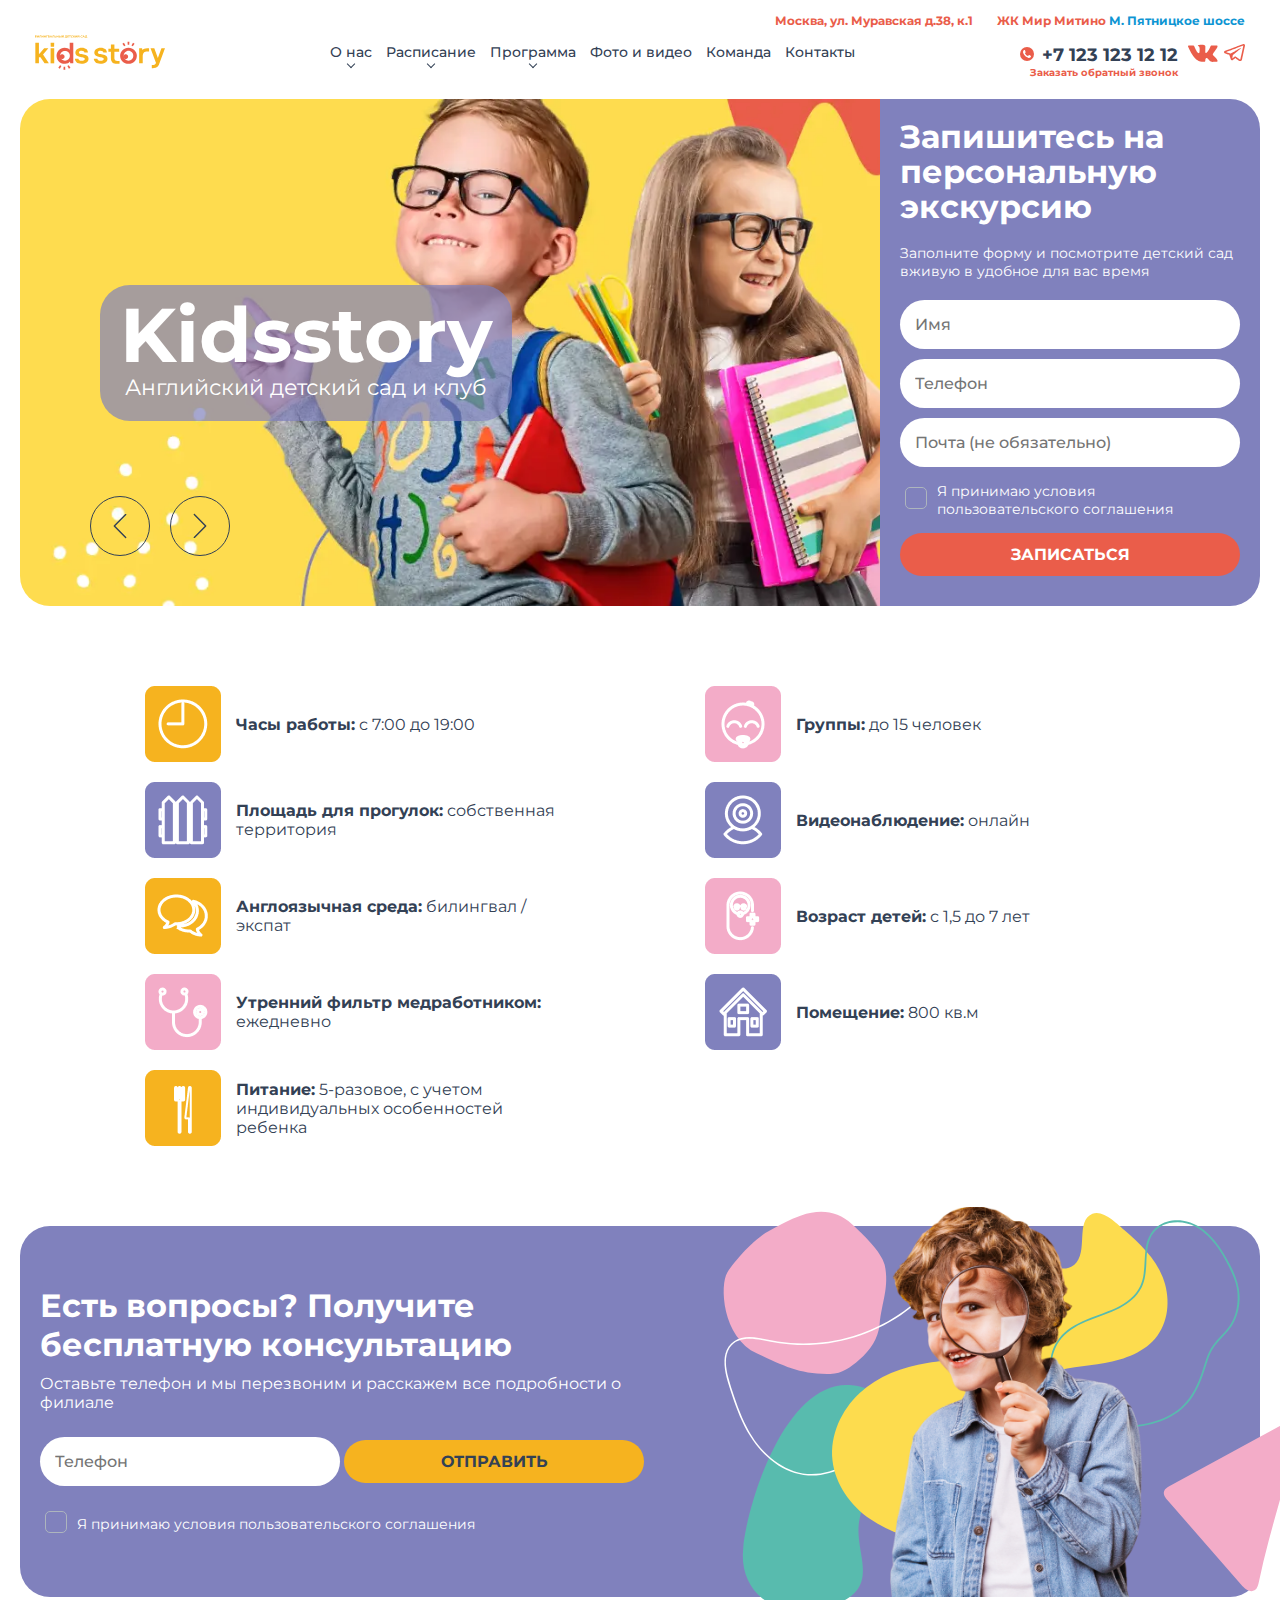
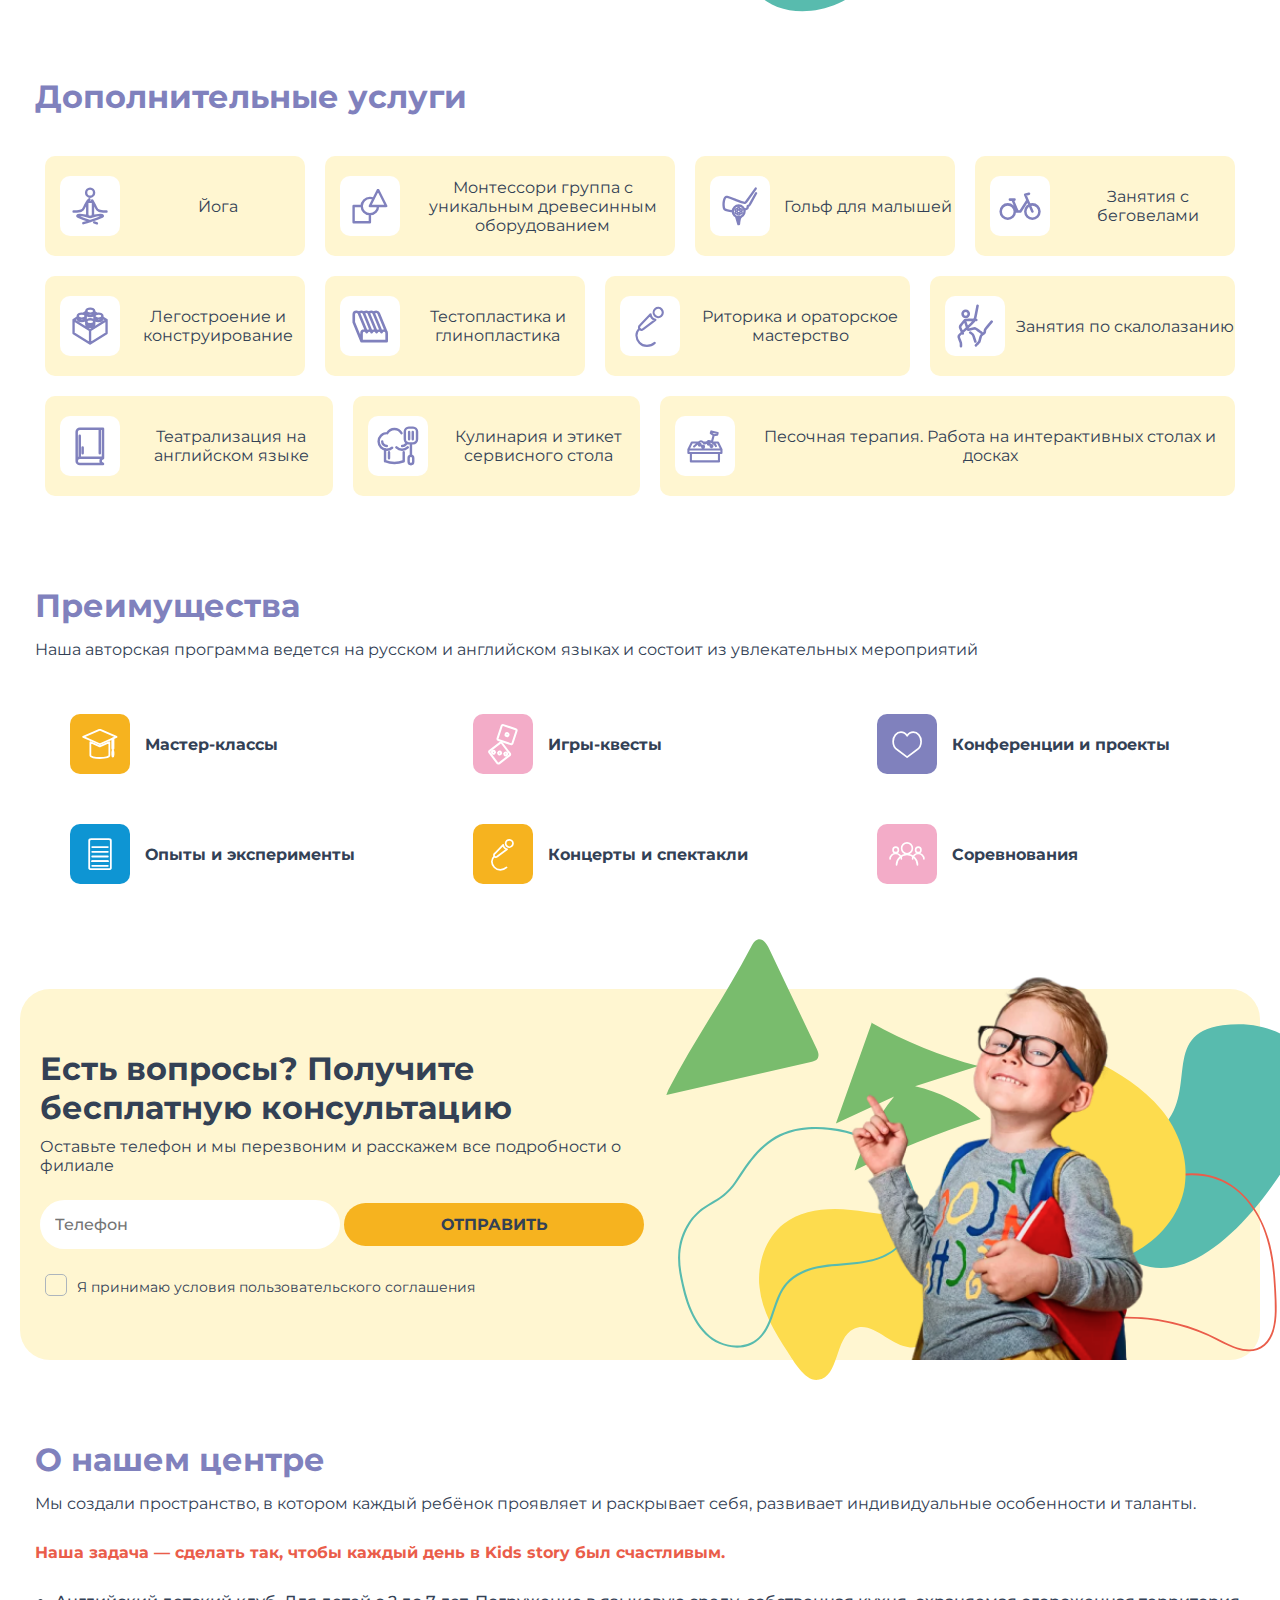
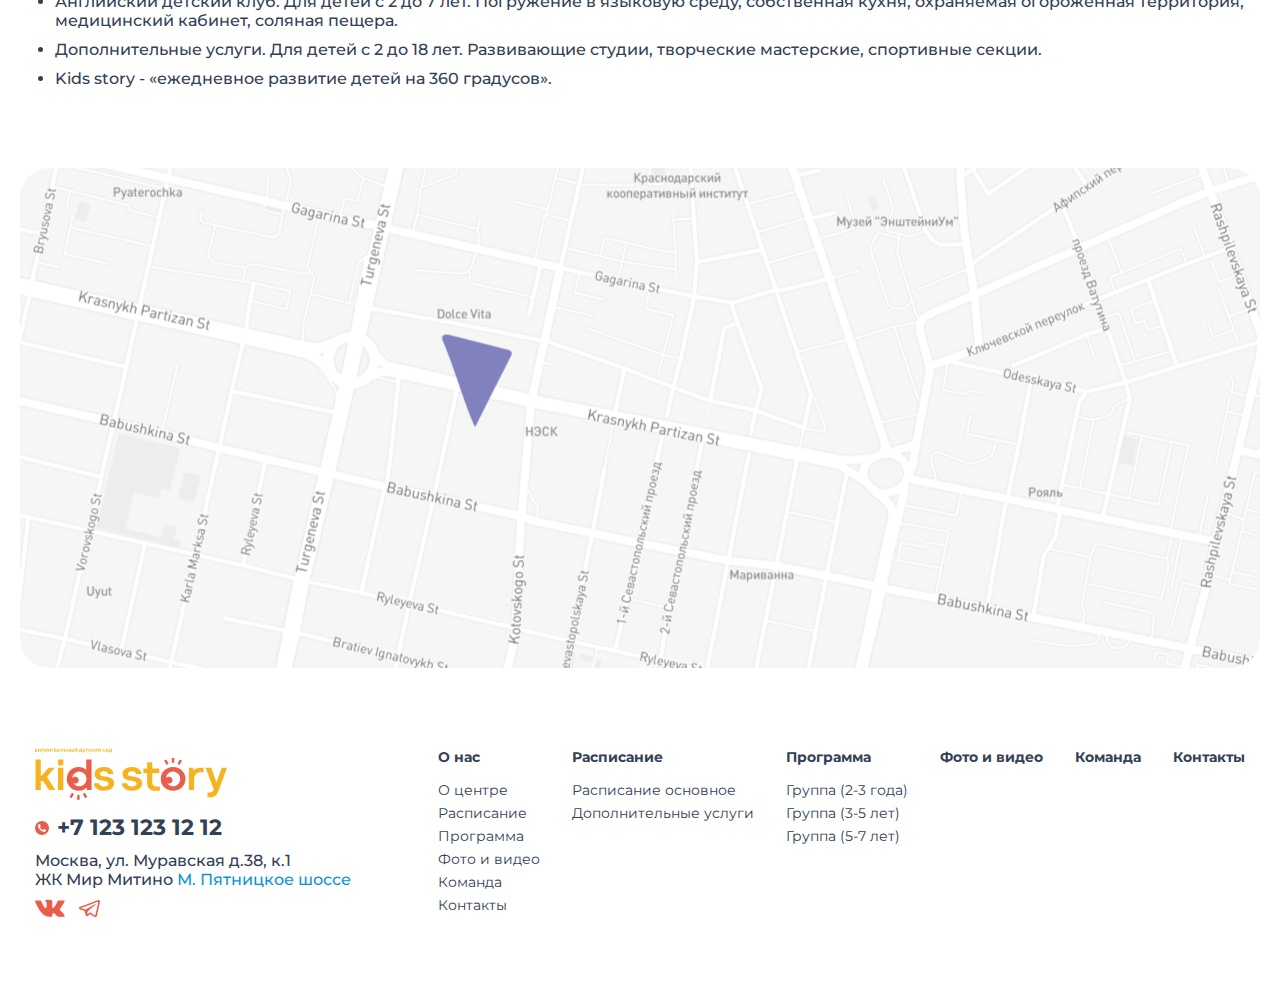
==== commit 6f62c380: "v0.2.3 небольшая оптимизация изображений" ====
--- a/index.html
+++ b/index.html
@@ -1,783 +1,1189 @@
 <!DOCTYPE html>
 <html lang="en">
-  <head>
-    <meta charset="UTF-8" />
-    <meta http-equiv="X-UA-Compatible" content="IE=edge" />
-    <meta name="viewport" content="width=device-width, initial-scale=1.0" />
-    <title>KidStory | Главная</title>
-    <link rel="stylesheet" href="assets/css/style.css" />
-  </head>
-  <body>
-    <div class="wrapper">
-      <header class="header">
-        <div class="header-top">
-          <address class="address">
-            <span>Москва, ул. Муравская д.38, к.1</span>
-
-            <span>ЖК Мир Митино <span class="blue">М. Пятницкое шоссе</span></span>
-          </address>
+    <head>
+        <meta charset="UTF-8" />
+        <meta http-equiv="X-UA-Compatible" content="IE=edge" />
+        <meta name="viewport" content="width=device-width, initial-scale=1.0" />
+        <title>KidStory | Главная</title>
+        <link rel="stylesheet" href="assets/css/style.css" />
+    </head>
+    <body>
+        <div class="wrapper">
+            <div class="loader">
+                <div class="lds-roller">
+                    <div class="circle"></div>
+                    <div class="circle"></div>
+                    <div class="circle"></div>
+                    <div class="circle"></div>
+                    <div class="circle"></div>
+                    <div class="circle"></div>
+                    <div class="circle"></div>
+                    <div class="circle"></div>
+                </div>
+            </div>
+
+            <header class="header">
+                <div class="header-top">
+                    <address class="address">
+                        <span>Москва, ул. Муравская д.38, к.1</span>
+
+                        <span
+                            >ЖК Мир Митино
+                            <span class="blue">М. Пятницкое шоссе</span></span
+                        >
+                    </address>
+                </div>
+
+                <div class="header-bottom">
+                    <div class="logo-container">
+                        <a href="/"><img src="assets/img/logo.svg" /></a>
+                    </div>
+
+                    <div class="navigation-container">
+                        <nav class="navigation">
+                            <ul class="navigation-list">
+                                <li class="navigation-elem">
+                                    <a
+                                        class="navigation-link nav-about"
+                                        href="#"
+                                    >
+                                        О нас</a
+                                    >
+                                </li>
+                                <li class="navigation-elem">
+                                    <a
+                                        class="navigation-link nav-schedule"
+                                        href="#"
+                                        >Расписание</a
+                                    >
+                                </li>
+                                <li class="navigation-elem">
+                                    <a
+                                        class="navigation-link nav-program"
+                                        href="#"
+                                        >Программа</a
+                                    >
+                                </li>
+                                <li class="navigation-elem">
+                                    <a class="navigation-link" href="#"
+                                        >Фото и видео</a
+                                    >
+                                </li>
+                                <li class="navigation-elem">
+                                    <a class="navigation-link" href="#"
+                                        >Команда</a
+                                    >
+                                </li>
+                                <li class="navigation-elem">
+                                    <a class="navigation-link" href="#"
+                                        >Контакты</a
+                                    >
+                                </li>
+                            </ul>
+                        </nav>
+                    </div>
+
+                    <div class="contacts-container">
+                        <div class="phone-container">
+                            <a class="link-phone" href="tel:+71231231212"
+                                >+7 123 123 12 12</a
+                            >
+                        </div>
+
+                        <a class="link-vk link" href="#">
+                            <svg
+                                width="30"
+                                height="18"
+                                viewBox="0 0 30 18"
+                                fill="none"
+                                xmlns="http://www.w3.org/2000/svg"
+                            >
+                                <path
+                                    fill-rule="evenodd"
+                                    clip-rule="evenodd"
+                                    d="M9.81963 2.02019C10.236 2.05532 10.5664 2.19479 10.85 2.38092C11.1834 2.59978 11.2732 2.79211 11.401 3.2273C11.816 4.64049 11.6456 6.31219 11.4951 7.75684C11.4592 8.10122 11.4016 8.37108 11.2823 8.65337C11.1621 8.93788 11.0958 9.04141 10.9204 9.1061C10.2901 9.33868 9.66767 8.59473 9.33919 8.18477C8.87809 7.60919 8.35495 6.66217 8.00975 5.96142C7.85851 5.65446 7.72995 5.45527 7.58543 5.16219L6.44968 2.74257C6.30477 2.4121 6.25818 2.18993 6.02443 1.94428C5.49965 1.39274 5.09134 1.55215 4.1589 1.55194C3.70152 1.5518 0.978577 1.51544 0.656117 1.57291C0.478526 1.60459 0.354347 1.65632 0.236776 1.73331C0.0958367 1.8256 0.0243766 1.94936 0 2.0907V2.34593C0.0599157 2.77442 0.376776 3.27558 0.495494 3.56675C1.25983 5.44195 2.59974 7.8732 3.68591 9.69909C4.50946 11.0836 5.78341 12.814 6.79808 14.0376C7.39887 14.7622 7.25595 14.5242 7.7262 14.9702C8.0569 15.2839 8.37414 15.5318 8.75631 15.7994C11.6227 17.8068 12.6939 17.8242 16.0002 17.8242C17.473 17.8242 17.2636 16.9003 17.3316 16.0126C17.3657 15.5679 17.4749 15.088 17.6354 14.7399C17.7205 14.5554 17.8243 14.3801 17.9487 14.238C18.5453 13.5565 19.145 14.0174 19.6913 14.5521L20.7701 15.7417C21.1913 16.2936 22.2041 17.2876 22.8741 17.5898C24.0277 18.1102 25.3242 17.8179 26.4548 17.8238C27.5945 17.8298 29.5744 18.0354 29.5744 16.9462C29.5744 16.2598 29.2278 15.9009 28.9639 15.4577C28.4644 14.6188 26.3968 12.5158 25.6047 11.8377C25.4148 11.6751 24.7801 10.9722 24.7801 10.5075C24.7801 9.62745 26.298 7.87538 26.9337 7.01208C27.661 6.02439 31.2728 1.55194 28.5924 1.55194L23.5337 1.58577C23.2663 1.55427 23.0717 1.59071 22.8871 1.74082C22.7076 1.88678 22.6196 2.04073 22.5276 2.25452C22.0663 3.32639 21.7925 4.14134 21.1655 5.20571C21.0494 5.40258 20.9961 5.53522 20.8775 5.73336L19.8705 7.34692C19.75 7.53132 19.64 7.671 19.5128 7.86245C19.2941 8.19161 18.4297 9.10272 18.1374 9.10272C17.3021 9.10272 17.2705 7.83158 17.271 6.93699L17.3789 2.49618C17.2606 1.34009 16.8891 1.07154 15.9438 0.906662C14.7678 0.701541 12.1619 0.753764 11.0476 0.981825C10.5675 1.08007 9.83232 1.44239 9.81963 2.02019Z"
+                                    fill="#EA5D4A"
+                                />
+                            </svg>
+                        </a>
+
+                        <a class="link-tg link" href="#">
+                            <svg
+                                width="21"
+                                height="17"
+                                viewBox="0 0 21 17"
+                                fill="none"
+                                xmlns="http://www.w3.org/2000/svg"
+                            >
+                                <path
+                                    fill-rule="evenodd"
+                                    clip-rule="evenodd"
+                                    d="M11.1098 12.2018C11.0441 12.2423 11.0082 12.2988 10.9395 12.3419C10.9186 12.3554 10.9126 12.3554 10.8917 12.3716C10.8797 12.3797 10.8618 12.3985 10.8499 12.4093L10.2223 12.9319C10.1835 12.9616 10.1715 12.9643 10.1327 12.9993L8.61462 14.252C8.57876 14.2844 8.56382 14.2871 8.52497 14.3167C8.43234 14.3921 8.35464 14.481 8.25304 14.543C8.27396 14.3086 8.38154 13.7887 8.42636 13.5516C8.51302 13.0828 8.5937 12.5197 8.68634 12.0618C8.70726 11.954 8.8238 11.1512 8.86863 11.0811L10.5361 9.68018C10.6138 9.629 10.6945 9.5347 10.7781 9.47274L12.5532 7.98291C12.5711 7.96944 12.5831 7.95867 12.595 7.94789L13.1807 7.45757C13.2913 7.35519 13.3959 7.27706 13.5064 7.17738L13.6708 7.04537C13.7276 6.99419 13.7754 6.943 13.8381 6.89989L14.0742 6.70323C14.1669 6.63318 14.2386 6.55236 14.3372 6.485L15.2367 5.71989C15.2755 5.69025 15.2875 5.68756 15.3263 5.65253L16.2407 4.88741C16.2736 4.86317 16.2945 4.84162 16.3244 4.81467C16.3543 4.78773 16.3722 4.76618 16.4051 4.73924C16.5276 4.63956 16.7159 4.50216 16.8085 4.38362C16.9758 4.17618 16.8324 3.82056 16.2288 4.18426C15.924 4.37015 15.5325 4.5776 15.2068 4.75002L15.0962 4.81198C15.0932 4.81198 15.0872 4.81467 15.0843 4.81737C15.0633 4.82814 15.0633 4.83084 15.0454 4.84162C14.9468 4.89819 14.8362 4.96015 14.7346 5.01673C14.627 5.07331 14.5284 5.12719 14.4209 5.18915C14.3133 5.25381 14.2027 5.30769 14.0981 5.36965L13.4078 5.76299C13.375 5.78185 13.357 5.78724 13.3242 5.8061C13.2883 5.82226 13.2734 5.83034 13.2405 5.8492L12.2155 6.42573C12.1019 6.47962 12.0123 6.53889 11.9017 6.60085L11.0321 7.08309C11.0023 7.10195 10.9903 7.11003 10.9544 7.12889L9.54995 7.91017C9.49318 7.9452 9.44835 7.97483 9.39456 8.00447L8.95827 8.24693C8.93138 8.2631 8.94034 8.25771 8.91943 8.26849L8.16937 8.68068C7.73308 8.92045 7.30874 9.1737 6.86946 9.40808C6.80372 9.4431 6.77384 9.46466 6.70511 9.49699C6.65132 9.52393 6.58558 9.55356 6.55271 9.59397C6.4511 9.5347 5.84149 9.37306 5.67714 9.32457L3.02056 8.51095C2.81735 8.44899 2.63507 8.39511 2.43186 8.33584L2.16292 8.25502C2.0912 8.23346 1.92684 8.17419 1.84915 8.16611C1.90593 8.09876 2.19878 8.02602 2.30934 7.97753L2.9339 7.74314C3.11319 7.67309 3.29249 7.60035 3.4688 7.5357C3.65706 7.46565 3.83934 7.40099 4.02163 7.32825L4.83743 7.01574C5.01673 6.95108 5.19304 6.86487 5.3813 6.80829C5.76679 6.69245 7.11749 6.14555 7.5478 5.9866C7.63447 5.95427 7.7271 5.91925 7.82273 5.87884C8.27396 5.69833 8.74013 5.54208 9.19435 5.36696L9.60673 5.20801C10.1028 5.00595 10.6108 4.83084 11.1098 4.63417L13.8471 3.59695C14.2864 3.42992 14.6958 3.24941 15.144 3.10124L15.3532 3.02581C15.401 3.00695 15.4369 2.99348 15.4907 2.97462C15.5893 2.93959 15.6759 2.90188 15.7656 2.86955L18.7808 1.72995C18.9391 1.66799 19.1812 1.56023 19.3396 1.5279C19.3396 1.68954 19.1095 2.65133 19.0706 2.84261C19.0467 2.95576 19.0228 3.05813 18.9989 3.1632C18.975 3.27097 18.9571 3.38412 18.9272 3.49188L18.8555 3.84481C18.8525 3.87713 18.8465 3.90677 18.8405 3.93371L17.5376 9.93073C17.5317 9.95498 17.5257 9.97114 17.5197 9.98731C17.5167 9.99808 17.5137 10.0358 17.5078 10.0654L17.4809 10.2001C17.4629 10.316 17.433 10.4184 17.4091 10.5342C17.3135 10.9653 17.2179 11.4125 17.1193 11.8489C17.0864 11.9971 16.3782 15.3243 16.3334 15.424C16.2288 15.6449 15.927 15.5263 15.7925 15.4267C15.3652 15.1114 14.902 14.8286 14.4746 14.5107C14.1878 14.2951 13.877 14.0931 13.5782 13.891C13.375 13.7536 12.8909 13.4007 12.7385 13.3091L12.4964 13.1448C12.4934 13.1421 12.4904 13.1394 12.4874 13.1394L12.4187 13.0963C12.3948 13.0774 12.3828 13.0693 12.356 13.0505C12.2663 12.9912 12.1916 12.9346 12.1049 12.8781L11.5013 12.4524C11.4774 12.4362 11.4565 12.4255 11.4326 12.4093L11.1875 12.2342C11.1547 12.2126 11.1547 12.2099 11.1098 12.2018V12.2018ZM5.23189 10.7282C5.23487 10.774 5.24384 10.7848 5.25579 10.8225L5.46198 11.4475C5.50681 11.5687 5.54565 11.7061 5.59347 11.8301L5.85644 12.6086C6.09849 13.2552 6.28974 13.9072 6.52581 14.5511C6.57661 14.6831 6.6065 14.8043 6.65431 14.9363C6.76189 15.2192 6.82165 15.397 6.98003 15.6583L7.08761 15.8119C7.17726 15.9116 7.25794 15.9978 7.36851 16.0732C7.43425 16.1163 7.46114 16.1325 7.54482 16.1648C7.92134 16.3211 8.30982 16.2807 8.68036 16.1379C8.89851 16.0517 9.19435 15.7607 9.41548 15.5748L9.59478 15.4294C9.63064 15.3997 9.64857 15.3943 9.68443 15.362C9.70236 15.3485 9.70833 15.3431 9.72925 15.327L9.74419 15.3135C9.74718 15.3135 9.75017 15.3081 9.75316 15.3081L10.058 15.0657C10.2373 14.9309 10.3986 14.772 10.5749 14.6346C10.6975 14.5376 10.805 14.4298 10.9335 14.3382C10.9694 14.3113 10.9903 14.2898 11.0232 14.2574C11.062 14.2224 11.071 14.2197 11.1128 14.1901C11.1517 14.1631 11.1666 14.1416 11.2085 14.1146C11.4923 14.2871 11.8928 14.5699 12.1826 14.7828C12.2364 14.8232 12.2812 14.8447 12.332 14.8851L13.5961 15.7607C13.6439 15.7984 13.6857 15.82 13.7336 15.8577L13.871 15.9547C13.9248 15.9897 13.9666 16.0194 14.0174 16.0571C14.0653 16.0894 14.1131 16.1163 14.1579 16.1514C14.391 16.3319 14.6539 16.4773 14.89 16.6552L15.0006 16.7333C15.2128 16.8922 15.6431 17 15.9598 17C16.4858 17 16.8234 16.9434 17.2388 16.6821L17.5795 16.3857C17.7408 16.2349 17.8903 15.9736 17.9381 15.7661L18.3415 13.9207C18.4192 13.5677 18.4879 13.2283 18.5656 12.8727C18.5865 12.7811 18.6015 12.6976 18.6224 12.614C18.6343 12.5575 18.6254 12.5682 18.6433 12.5009L18.7718 11.8812C19.1633 10.1328 19.5338 8.34661 19.9253 6.60354C19.9432 6.51733 19.9641 6.41765 19.9731 6.36108C19.9821 6.3072 19.994 6.27487 20 6.24254L20.0926 5.8061C20.0956 5.8034 20.0956 5.80071 20.0956 5.79801L20.9264 1.96973C21.0459 1.42552 21.0489 1.00525 20.7142 0.55264L20.5767 0.396383C20.4273 0.248209 20.2181 0.148528 20.003 0.0757876C19.3396 -0.147821 18.6582 0.172775 18.0576 0.399077L16.668 0.929811C16.6202 0.94867 16.5993 0.954058 16.5485 0.970222C16.5127 0.980999 16.4828 0.997163 16.4469 1.01063L15.8911 1.21538C15.7447 1.26927 15.6072 1.32584 15.4578 1.38511L13.0433 2.2984C12.9686 2.32804 12.8909 2.35229 12.8251 2.38192L11.5162 2.88033C11.3668 2.93959 11.2234 2.99078 11.071 3.05275L10.1954 3.38142C10.1476 3.39759 10.1446 3.40298 10.0908 3.42184C10.037 3.438 10.0251 3.44608 9.97728 3.46494L5.51876 5.15952C5.47394 5.17838 5.45302 5.18646 5.40521 5.20262L3.89313 5.78185C3.86026 5.79532 3.8244 5.8061 3.78556 5.81957C3.75567 5.82765 3.7497 5.83034 3.72579 5.83843L2.79643 6.19135C2.64702 6.24793 2.50956 6.30181 2.35716 6.35838L1.27241 6.77596C1.08415 6.8487 0.925768 6.92683 0.752448 7.01574L0.653835 7.07501C0.405807 7.23665 0.220533 7.43332 0.0980139 7.69195C-0.114154 8.14186 0.0412365 8.58639 0.343053 8.95278C0.534303 9.18447 0.943698 9.42963 1.25448 9.52662C1.34712 9.55626 1.40987 9.57242 1.49653 9.60475L3.34927 10.1705C3.66005 10.2648 3.96784 10.3753 4.2846 10.448C4.43401 10.483 4.59837 10.5396 4.75077 10.5881C4.86433 10.6231 5.12132 10.7201 5.23189 10.7282V10.7282Z"
+                                    fill="#EA5D4A"
+                                />
+                            </svg>
+                        </a>
+
+                        <button class="burger">
+                            <div class="line"></div>
+                            <div class="line"></div>
+                            <div class="line"></div>
+                        </button>
+                    </div>
+
+                    <button class="btn-enroll open-enroll">
+                        Записаться на экскурсию
+                    </button>
+                </div>
+
+                <div class="header-dropdown header-navigation-dropdown-about">
+                    <div class="dropdown-content">
+                        <nav class="dropdown-navigation">
+                            <ul class="dropdown-list">
+                                <li class="dropdown-elem">
+                                    <a class="dropdown-link" href="#"
+                                        >О центре</a
+                                    >
+                                </li>
+                                <li class="dropdown-elem">
+                                    <a class="dropdown-link" href="#"
+                                        >Документы</a
+                                    >
+                                </li>
+                                <li class="dropdown-elem">
+                                    <a class="dropdown-link" href="#"
+                                        >Родителям</a
+                                    >
+                                </li>
+                                <li class="dropdown-elem">
+                                    <a class="dropdown-link" href="#"
+                                        >Питание</a
+                                    >
+                                </li>
+                                <li class="dropdown-elem">
+                                    <a class="dropdown-link" href="#"
+                                        >Новости</a
+                                    >
+                                </li>
+                                <li class="dropdown-elem">
+                                    <a class="dropdown-link" href="#">Отзывы</a>
+                                </li>
+                            </ul>
+                        </nav>
+                    </div>
+                </div>
+
+                <div
+                    class="header-dropdown header-navigation-dropdown-schedule"
+                >
+                    <div class="dropdown-content">
+                        <nav class="dropdown-navigation">
+                            <ul class="dropdown-list">
+                                <li class="dropdown-elem">
+                                    <a class="dropdown-link" href="#"
+                                        >О центре</a
+                                    >
+                                </li>
+
+                                <li class="dropdown-elem">
+                                    <a class="dropdown-link" href="#"
+                                        >Документы</a
+                                    >
+                                </li>
+
+                                <li class="dropdown-elem">
+                                    <a class="dropdown-link" href="#"
+                                        >Родителям</a
+                                    >
+                                </li>
+
+                                <li class="dropdown-elem">
+                                    <a class="dropdown-link" href="#"
+                                        >Питание</a
+                                    >
+                                </li>
+
+                                <li class="dropdown-elem">
+                                    <a class="dropdown-link" href="#"
+                                        >Новости</a
+                                    >
+                                </li>
+
+                                <li class="dropdown-elem">
+                                    <a class="dropdown-link" href="#">Отзывы</a>
+                                </li>
+                            </ul>
+                        </nav>
+                    </div>
+                </div>
+
+                <div class="header-dropdown header-navigation-dropdown-program">
+                    <div class="dropdown-content">
+                        <nav class="dropdown-navigation">
+                            <ul class="dropdown-list">
+                                <li class="dropdown-elem">
+                                    <a class="dropdown-link" href="#"
+                                        >О центре</a
+                                    >
+                                </li>
+
+                                <li class="dropdown-elem">
+                                    <a class="dropdown-link" href="#"
+                                        >Документы</a
+                                    >
+                                </li>
+
+                                <li class="dropdown-elem">
+                                    <a class="dropdown-link" href="#"
+                                        >Родителям</a
+                                    >
+                                </li>
+
+                                <li class="dropdown-elem">
+                                    <a class="dropdown-link" href="#"
+                                        >Питание</a
+                                    >
+                                </li>
+
+                                <li class="dropdown-elem">
+                                    <a class="dropdown-link" href="#"
+                                        >Новости</a
+                                    >
+                                </li>
+
+                                <li class="dropdown-elem">
+                                    <a class="dropdown-link" href="#">Отзывы</a>
+                                </li>
+                            </ul>
+                        </nav>
+                    </div>
+                </div>
+
+                <div class="header-hidden-menu">
+                    <button class="hidden-menu-close-btn">
+                        <svg
+                            width="40"
+                            height="40"
+                            viewBox="0 0 40 40"
+                            fill="none"
+                            xmlns="http://www.w3.org/2000/svg"
+                        >
+                            <path
+                                d="M29.4717 29.8238L9.82373 10.1758"
+                                stroke="white"
+                                stroke-width="2"
+                                stroke-miterlimit="22.9256"
+                                stroke-linecap="round"
+                                stroke-linejoin="round"
+                            />
+                            <path
+                                d="M29.4717 10.1757L9.82373 29.8237"
+                                stroke="white"
+                                stroke-width="2"
+                                stroke-miterlimit="22.9256"
+                                stroke-linecap="round"
+                                stroke-linejoin="round"
+                            />
+                        </svg>
+                    </button>
+
+                    <nav class="hidden-navigation">
+                        <ul class="hidden-navigation-list">
+                            <li class="hidden-navigation-elem">
+                                <a class="hidden-navigation-link" href="#">
+                                    О нас</a
+                                >
+                            </li>
+
+                            <li class="hidden-navigation-elem">
+                                <a class="hidden-navigation-link" href="#"
+                                    >Расписание</a
+                                >
+                            </li>
+
+                            <li class="hidden-navigation-elem">
+                                <a class="hidden-navigation-link" href="#"
+                                    >Программа</a
+                                >
+                            </li>
+
+                            <li class="hidden-navigation-elem">
+                                <a class="hidden-navigation-link" href="#"
+                                    >Фото и видео</a
+                                >
+                            </li>
+
+                            <li class="hidden-navigation-elem">
+                                <a class="hidden-navigation-link" href="#"
+                                    >Команда</a
+                                >
+                            </li>
+
+                            <li class="hidden-navigation-elem">
+                                <a class="hidden-navigation-link" href="#"
+                                    >Контакты</a
+                                >
+                            </li>
+                        </ul>
+                    </nav>
+
+                    <button class="hidden-btn-enroll open-enroll">
+                        Записаться на экскурсию
+                    </button>
+
+                    <div class="hidden-phone-container">
+                        <a class="link-phone" href="tel:+71231231212"
+                            >+7 123 123 12 12</a
+                        >
+                    </div>
+
+                    <div class="hidden-socials">
+                        <a class="link-vk link" href="#">
+                            <svg
+                                width="30"
+                                height="18"
+                                viewBox="0 0 30 18"
+                                fill="none"
+                                xmlns="http://www.w3.org/2000/svg"
+                            >
+                                <path
+                                    fill-rule="evenodd"
+                                    clip-rule="evenodd"
+                                    d="M9.81963 2.02019C10.236 2.05532 10.5664 2.19479 10.85 2.38092C11.1834 2.59978 11.2732 2.79211 11.401 3.2273C11.816 4.64049 11.6456 6.31219 11.4951 7.75684C11.4592 8.10122 11.4016 8.37108 11.2823 8.65337C11.1621 8.93788 11.0958 9.04141 10.9204 9.1061C10.2901 9.33868 9.66767 8.59473 9.33919 8.18477C8.87809 7.60919 8.35495 6.66217 8.00975 5.96142C7.85851 5.65446 7.72995 5.45527 7.58543 5.16219L6.44968 2.74257C6.30477 2.4121 6.25818 2.18993 6.02443 1.94428C5.49965 1.39274 5.09134 1.55215 4.1589 1.55194C3.70152 1.5518 0.978577 1.51544 0.656117 1.57291C0.478526 1.60459 0.354347 1.65632 0.236776 1.73331C0.0958367 1.8256 0.0243766 1.94936 0 2.0907V2.34593C0.0599157 2.77442 0.376776 3.27558 0.495494 3.56675C1.25983 5.44195 2.59974 7.8732 3.68591 9.69909C4.50946 11.0836 5.78341 12.814 6.79808 14.0376C7.39887 14.7622 7.25595 14.5242 7.7262 14.9702C8.0569 15.2839 8.37414 15.5318 8.75631 15.7994C11.6227 17.8068 12.6939 17.8242 16.0002 17.8242C17.473 17.8242 17.2636 16.9003 17.3316 16.0126C17.3657 15.5679 17.4749 15.088 17.6354 14.7399C17.7205 14.5554 17.8243 14.3801 17.9487 14.238C18.5453 13.5565 19.145 14.0174 19.6913 14.5521L20.7701 15.7417C21.1913 16.2936 22.2041 17.2876 22.8741 17.5898C24.0277 18.1102 25.3242 17.8179 26.4548 17.8238C27.5945 17.8298 29.5744 18.0354 29.5744 16.9462C29.5744 16.2598 29.2278 15.9009 28.9639 15.4577C28.4644 14.6188 26.3968 12.5158 25.6047 11.8377C25.4148 11.6751 24.7801 10.9722 24.7801 10.5075C24.7801 9.62745 26.298 7.87538 26.9337 7.01208C27.661 6.02439 31.2728 1.55194 28.5924 1.55194L23.5337 1.58577C23.2663 1.55427 23.0717 1.59071 22.8871 1.74082C22.7076 1.88678 22.6196 2.04073 22.5276 2.25452C22.0663 3.32639 21.7925 4.14134 21.1655 5.20571C21.0494 5.40258 20.9961 5.53522 20.8775 5.73336L19.8705 7.34692C19.75 7.53132 19.64 7.671 19.5128 7.86245C19.2941 8.19161 18.4297 9.10272 18.1374 9.10272C17.3021 9.10272 17.2705 7.83158 17.271 6.93699L17.3789 2.49618C17.2606 1.34009 16.8891 1.07154 15.9438 0.906662C14.7678 0.701541 12.1619 0.753764 11.0476 0.981825C10.5675 1.08007 9.83232 1.44239 9.81963 2.02019Z"
+                                    fill="#EA5D4A"
+                                />
+                            </svg>
+                        </a>
+
+                        <a class="link-tg link" href="#">
+                            <svg
+                                width="21"
+                                height="17"
+                                viewBox="0 0 21 17"
+                                fill="none"
+                                xmlns="http://www.w3.org/2000/svg"
+                            >
+                                <path
+                                    fill-rule="evenodd"
+                                    clip-rule="evenodd"
+                                    d="M11.1098 12.2018C11.0441 12.2423 11.0082 12.2988 10.9395 12.3419C10.9186 12.3554 10.9126 12.3554 10.8917 12.3716C10.8797 12.3797 10.8618 12.3985 10.8499 12.4093L10.2223 12.9319C10.1835 12.9616 10.1715 12.9643 10.1327 12.9993L8.61462 14.252C8.57876 14.2844 8.56382 14.2871 8.52497 14.3167C8.43234 14.3921 8.35464 14.481 8.25304 14.543C8.27396 14.3086 8.38154 13.7887 8.42636 13.5516C8.51302 13.0828 8.5937 12.5197 8.68634 12.0618C8.70726 11.954 8.8238 11.1512 8.86863 11.0811L10.5361 9.68018C10.6138 9.629 10.6945 9.5347 10.7781 9.47274L12.5532 7.98291C12.5711 7.96944 12.5831 7.95867 12.595 7.94789L13.1807 7.45757C13.2913 7.35519 13.3959 7.27706 13.5064 7.17738L13.6708 7.04537C13.7276 6.99419 13.7754 6.943 13.8381 6.89989L14.0742 6.70323C14.1669 6.63318 14.2386 6.55236 14.3372 6.485L15.2367 5.71989C15.2755 5.69025 15.2875 5.68756 15.3263 5.65253L16.2407 4.88741C16.2736 4.86317 16.2945 4.84162 16.3244 4.81467C16.3543 4.78773 16.3722 4.76618 16.4051 4.73924C16.5276 4.63956 16.7159 4.50216 16.8085 4.38362C16.9758 4.17618 16.8324 3.82056 16.2288 4.18426C15.924 4.37015 15.5325 4.5776 15.2068 4.75002L15.0962 4.81198C15.0932 4.81198 15.0872 4.81467 15.0843 4.81737C15.0633 4.82814 15.0633 4.83084 15.0454 4.84162C14.9468 4.89819 14.8362 4.96015 14.7346 5.01673C14.627 5.07331 14.5284 5.12719 14.4209 5.18915C14.3133 5.25381 14.2027 5.30769 14.0981 5.36965L13.4078 5.76299C13.375 5.78185 13.357 5.78724 13.3242 5.8061C13.2883 5.82226 13.2734 5.83034 13.2405 5.8492L12.2155 6.42573C12.1019 6.47962 12.0123 6.53889 11.9017 6.60085L11.0321 7.08309C11.0023 7.10195 10.9903 7.11003 10.9544 7.12889L9.54995 7.91017C9.49318 7.9452 9.44835 7.97483 9.39456 8.00447L8.95827 8.24693C8.93138 8.2631 8.94034 8.25771 8.91943 8.26849L8.16937 8.68068C7.73308 8.92045 7.30874 9.1737 6.86946 9.40808C6.80372 9.4431 6.77384 9.46466 6.70511 9.49699C6.65132 9.52393 6.58558 9.55356 6.55271 9.59397C6.4511 9.5347 5.84149 9.37306 5.67714 9.32457L3.02056 8.51095C2.81735 8.44899 2.63507 8.39511 2.43186 8.33584L2.16292 8.25502C2.0912 8.23346 1.92684 8.17419 1.84915 8.16611C1.90593 8.09876 2.19878 8.02602 2.30934 7.97753L2.9339 7.74314C3.11319 7.67309 3.29249 7.60035 3.4688 7.5357C3.65706 7.46565 3.83934 7.40099 4.02163 7.32825L4.83743 7.01574C5.01673 6.95108 5.19304 6.86487 5.3813 6.80829C5.76679 6.69245 7.11749 6.14555 7.5478 5.9866C7.63447 5.95427 7.7271 5.91925 7.82273 5.87884C8.27396 5.69833 8.74013 5.54208 9.19435 5.36696L9.60673 5.20801C10.1028 5.00595 10.6108 4.83084 11.1098 4.63417L13.8471 3.59695C14.2864 3.42992 14.6958 3.24941 15.144 3.10124L15.3532 3.02581C15.401 3.00695 15.4369 2.99348 15.4907 2.97462C15.5893 2.93959 15.6759 2.90188 15.7656 2.86955L18.7808 1.72995C18.9391 1.66799 19.1812 1.56023 19.3396 1.5279C19.3396 1.68954 19.1095 2.65133 19.0706 2.84261C19.0467 2.95576 19.0228 3.05813 18.9989 3.1632C18.975 3.27097 18.9571 3.38412 18.9272 3.49188L18.8555 3.84481C18.8525 3.87713 18.8465 3.90677 18.8405 3.93371L17.5376 9.93073C17.5317 9.95498 17.5257 9.97114 17.5197 9.98731C17.5167 9.99808 17.5137 10.0358 17.5078 10.0654L17.4809 10.2001C17.4629 10.316 17.433 10.4184 17.4091 10.5342C17.3135 10.9653 17.2179 11.4125 17.1193 11.8489C17.0864 11.9971 16.3782 15.3243 16.3334 15.424C16.2288 15.6449 15.927 15.5263 15.7925 15.4267C15.3652 15.1114 14.902 14.8286 14.4746 14.5107C14.1878 14.2951 13.877 14.0931 13.5782 13.891C13.375 13.7536 12.8909 13.4007 12.7385 13.3091L12.4964 13.1448C12.4934 13.1421 12.4904 13.1394 12.4874 13.1394L12.4187 13.0963C12.3948 13.0774 12.3828 13.0693 12.356 13.0505C12.2663 12.9912 12.1916 12.9346 12.1049 12.8781L11.5013 12.4524C11.4774 12.4362 11.4565 12.4255 11.4326 12.4093L11.1875 12.2342C11.1547 12.2126 11.1547 12.2099 11.1098 12.2018V12.2018ZM5.23189 10.7282C5.23487 10.774 5.24384 10.7848 5.25579 10.8225L5.46198 11.4475C5.50681 11.5687 5.54565 11.7061 5.59347 11.8301L5.85644 12.6086C6.09849 13.2552 6.28974 13.9072 6.52581 14.5511C6.57661 14.6831 6.6065 14.8043 6.65431 14.9363C6.76189 15.2192 6.82165 15.397 6.98003 15.6583L7.08761 15.8119C7.17726 15.9116 7.25794 15.9978 7.36851 16.0732C7.43425 16.1163 7.46114 16.1325 7.54482 16.1648C7.92134 16.3211 8.30982 16.2807 8.68036 16.1379C8.89851 16.0517 9.19435 15.7607 9.41548 15.5748L9.59478 15.4294C9.63064 15.3997 9.64857 15.3943 9.68443 15.362C9.70236 15.3485 9.70833 15.3431 9.72925 15.327L9.74419 15.3135C9.74718 15.3135 9.75017 15.3081 9.75316 15.3081L10.058 15.0657C10.2373 14.9309 10.3986 14.772 10.5749 14.6346C10.6975 14.5376 10.805 14.4298 10.9335 14.3382C10.9694 14.3113 10.9903 14.2898 11.0232 14.2574C11.062 14.2224 11.071 14.2197 11.1128 14.1901C11.1517 14.1631 11.1666 14.1416 11.2085 14.1146C11.4923 14.2871 11.8928 14.5699 12.1826 14.7828C12.2364 14.8232 12.2812 14.8447 12.332 14.8851L13.5961 15.7607C13.6439 15.7984 13.6857 15.82 13.7336 15.8577L13.871 15.9547C13.9248 15.9897 13.9666 16.0194 14.0174 16.0571C14.0653 16.0894 14.1131 16.1163 14.1579 16.1514C14.391 16.3319 14.6539 16.4773 14.89 16.6552L15.0006 16.7333C15.2128 16.8922 15.6431 17 15.9598 17C16.4858 17 16.8234 16.9434 17.2388 16.6821L17.5795 16.3857C17.7408 16.2349 17.8903 15.9736 17.9381 15.7661L18.3415 13.9207C18.4192 13.5677 18.4879 13.2283 18.5656 12.8727C18.5865 12.7811 18.6015 12.6976 18.6224 12.614C18.6343 12.5575 18.6254 12.5682 18.6433 12.5009L18.7718 11.8812C19.1633 10.1328 19.5338 8.34661 19.9253 6.60354C19.9432 6.51733 19.9641 6.41765 19.9731 6.36108C19.9821 6.3072 19.994 6.27487 20 6.24254L20.0926 5.8061C20.0956 5.8034 20.0956 5.80071 20.0956 5.79801L20.9264 1.96973C21.0459 1.42552 21.0489 1.00525 20.7142 0.55264L20.5767 0.396383C20.4273 0.248209 20.2181 0.148528 20.003 0.0757876C19.3396 -0.147821 18.6582 0.172775 18.0576 0.399077L16.668 0.929811C16.6202 0.94867 16.5993 0.954058 16.5485 0.970222C16.5127 0.980999 16.4828 0.997163 16.4469 1.01063L15.8911 1.21538C15.7447 1.26927 15.6072 1.32584 15.4578 1.38511L13.0433 2.2984C12.9686 2.32804 12.8909 2.35229 12.8251 2.38192L11.5162 2.88033C11.3668 2.93959 11.2234 2.99078 11.071 3.05275L10.1954 3.38142C10.1476 3.39759 10.1446 3.40298 10.0908 3.42184C10.037 3.438 10.0251 3.44608 9.97728 3.46494L5.51876 5.15952C5.47394 5.17838 5.45302 5.18646 5.40521 5.20262L3.89313 5.78185C3.86026 5.79532 3.8244 5.8061 3.78556 5.81957C3.75567 5.82765 3.7497 5.83034 3.72579 5.83843L2.79643 6.19135C2.64702 6.24793 2.50956 6.30181 2.35716 6.35838L1.27241 6.77596C1.08415 6.8487 0.925768 6.92683 0.752448 7.01574L0.653835 7.07501C0.405807 7.23665 0.220533 7.43332 0.0980139 7.69195C-0.114154 8.14186 0.0412365 8.58639 0.343053 8.95278C0.534303 9.18447 0.943698 9.42963 1.25448 9.52662C1.34712 9.55626 1.40987 9.57242 1.49653 9.60475L3.34927 10.1705C3.66005 10.2648 3.96784 10.3753 4.2846 10.448C4.43401 10.483 4.59837 10.5396 4.75077 10.5881C4.86433 10.6231 5.12132 10.7201 5.23189 10.7282V10.7282Z"
+                                    fill="#EA5D4A"
+                                />
+                            </svg>
+                        </a>
+                    </div>
+                </div>
+            </header>
+
+            <main>
+                <section class="banner">
+                    <div class="banner-slider">
+                        <div class="banner-slides">
+                            <div class="banner-slide">
+                                <div class="slide-info">
+                                    <h3 class="slide-info-title">Kidsstory</h3>
+                                    <p class="slide-info-paragraph">
+                                        Английский детский сад и клуб
+                                    </p>
+                                </div>
+                                <picture>
+                                    <source
+                                        srcset="
+                                            assets/img/slider-image/slider-bg.webp
+                                        "
+                                        type="image/webp" />
+                                    <img
+                                        loading="lazy"
+                                        decoding="async"
+                                        src="assets/img/slider-image/slider-bg.png"
+                                        alt="Рекламный слайд"
+                                /></picture>
+                            </div>
+                            <div class="banner-slide">
+                                <div class="slide-info">
+                                    <h3 class="slide-info-title">Скидка</h3>
+                                    <p class="slide-info-paragraph">
+                                        Позвоните сейчас и получите скидку 10%
+                                    </p>
+                                </div>
+                                <picture>
+                                    <source
+                                        srcset="
+                                            assets/img/slider-image/slider-bg2.webp
+                                        "
+                                        type="image/webp" />
+                                    <img
+                                        loading="lazy"
+                                        decoding="async"
+                                        src="assets/img/slider-image/slider-bg2.png"
+                                        alt="Рекламный слайд"
+                                /></picture>
+                            </div>
+                            <div class="banner-slide">
+                                <div class="slide-info">
+                                    <h3 class="slide-info-title">
+                                        Летний лагерь
+                                    </h3>
+                                    <p class="slide-info-paragraph">
+                                        У нас открылся летний лагерь!
+                                    </p>
+                                </div>
+                                <picture>
+                                    <source
+                                        srcset="
+                                            assets/img/slider-image/slider-bg3.webp
+                                        "
+                                        type="image/webp" />
+                                    <img
+                                        loading="lazy"
+                                        decoding="async"
+                                        src="assets/img/slider-image/slider-bg.png"
+                                        alt="Рекламный слайд"
+                                /></picture>
+                            </div>
+                        </div>
+
+                        <div class="banner-slider-controll">
+                            <button class="banner-slider-prev-btn">
+                                <svg
+                                    width="14"
+                                    height="26"
+                                    viewBox="0 0 14 26"
+                                    fill="none"
+                                    xmlns="http://www.w3.org/2000/svg"
+                                >
+                                    <path
+                                        d="M13.1994 23.944C13.4759 24.221 13.4759 24.6705 13.1994 24.9475C12.9228 25.2246 12.474 25.2246 12.1975 24.9475L0.800702 13.5311C0.524169 13.2541 0.524169 12.8045 0.800702 12.5275L12.1975 1.11108C12.474 0.834068 12.9228 0.834068 13.1994 1.11108C13.4759 1.38809 13.4759 1.83766 13.1994 2.11467L2.3035 13.0293L13.1994 23.944Z"
+                                        fill="#334155"
+                                    />
+                                </svg>
+                            </button>
+
+                            <button class="banner-slider-next-btn">
+                                <svg
+                                    width="14"
+                                    height="26"
+                                    viewBox="0 0 14 26"
+                                    fill="none"
+                                    xmlns="http://www.w3.org/2000/svg"
+                                >
+                                    <path
+                                        d="M0.800572 2.05604C0.524039 1.77903 0.524039 1.32946 0.800572 1.05245C1.07711 0.77544 1.52591 0.77544 1.80244 1.05245L13.1992 12.4689C13.4758 12.7459 13.4758 13.1955 13.1992 13.4725L1.80244 24.8889C1.5259 25.1659 1.0771 25.1659 0.80057 24.8889C0.524037 24.6119 0.524037 24.1623 0.80057 23.8853L11.6964 12.9707L0.800572 2.05604Z"
+                                        fill="#334155"
+                                    />
+                                </svg>
+                            </button>
+                        </div>
+                    </div>
+
+                    <div class="form-container">
+                        <h3 class="banner-form-title">
+                            Запишитесь на персональную экскурсию
+                        </h3>
+
+                        <p class="banner-form-paragraph">
+                            Заполните форму и посмотрите детский сад вживую в
+                            удобное для вас время
+                        </p>
+
+                        <form id="banner-enroll-form" class="banner-form">
+                            <input
+                                type="text"
+                                data-input-type="name"
+                                class="input-name"
+                                name="enroll-name"
+                                placeholder="Имя"
+                                required
+                            />
+
+                            <input
+                                type="tel"
+                                data-input-type="phone"
+                                class="input-phone"
+                                name="banner-enroll-phone"
+                                placeholder="Телефон"
+                                required
+                            />
+
+                            <input
+                                type="email"
+                                class="input-email"
+                                name="enroll-email"
+                                placeholder="Почта (не обязательно)"
+                            />
+
+                            <div class="checkbox-container">
+                                <div class="checkbox">
+                                    <input
+                                        id="form-enroll-checkbox"
+                                        type="checkbox"
+                                        class="input-checkbox"
+                                        name="enroll-checkbox"
+                                        required
+                                    />
+
+                                    <label
+                                        class="custom-checkbox"
+                                        for="form-enroll-checkbox"
+                                    ></label>
+                                </div>
+
+                                <span class="agree"
+                                    >Я принимаю условия пользовательского
+                                    соглашения</span
+                                >
+                            </div>
+
+                            <input
+                                type="submit"
+                                class="input-submit"
+                                name="submit"
+                                value="записаться"
+                            />
+                        </form>
+                    </div>
+                </section>
+
+                <section class="services">
+                    <div class="service">
+                        <img
+                            loading="lazy"
+                            decoding="async"
+                            src="assets/img/service-icons/work_time.png"
+                        />
+                        <span><b>Часы работы:</b> с 7:00 до 19:00</span>
+                    </div>
+
+                    <div class="service">
+                        <img
+                            loading="lazy"
+                            decoding="async"
+                            src="assets/img/service-icons/groups.png"
+                        />
+                        <span><b>Группы:</b> до 15 человек</span>
+                    </div>
+
+                    <div class="service">
+                        <img
+                            loading="lazy"
+                            decoding="async"
+                            src="assets/img/service-icons/space.png"
+                        />
+                        <span
+                            ><b>Площадь для прогулок:</b> собственная
+                            территория</span
+                        >
+                    </div>
+
+                    <div class="service">
+                        <img
+                            loading="lazy"
+                            decoding="async"
+                            src="assets/img/service-icons/video.png"
+                        />
+                        <span><b>Видеонаблюдение:</b> онлайн</span>
+                    </div>
+
+                    <div class="service">
+                        <img
+                            loading="lazy"
+                            decoding="async"
+                            src="assets/img/service-icons/eng.png"
+                        />
+                        <span
+                            ><b>Англоязычная среда:</b> билингвал / экспат</span
+                        >
+                    </div>
+
+                    <div class="service">
+                        <img
+                            loading="lazy"
+                            decoding="async"
+                            src="assets/img/service-icons/age.png"
+                        />
+                        <span><b>Возраст детей:</b> с 1,5 до 7 лет</span>
+                    </div>
+
+                    <div class="service">
+                        <img
+                            loading="lazy"
+                            decoding="async"
+                            src="assets/img/service-icons/med.png"
+                        />
+                        <span
+                            ><b>Утренний фильтр медработником:</b>
+                            ежедневно</span
+                        >
+                    </div>
+
+                    <div class="service">
+                        <img
+                            loading="lazy"
+                            decoding="async"
+                            src="assets/img/service-icons/house.png"
+                        />
+                        <span><b>Помещение:</b> 800 кв.м</span>
+                    </div>
+                    <div class="service">
+                        <img
+                            loading="lazy"
+                            decoding="async"
+                            src="assets/img/service-icons/food.png"
+                        />
+                        <span
+                            ><b>Питание:</b> 5-разовое, с учетом индивидуальных
+                            особенностей ребенка</span
+                        >
+                    </div>
+                </section>
+
+                <section class="consulting-first">
+                    <div class="consulting-content">
+                        <div class="content-left">
+                            <h4 class="title">
+                                Есть вопросы? Получите бесплатную консультацию
+                            </h4>
+                            <p class="paragraph">
+                                Оставьте телефон и мы перезвоним и расскажем все
+                                подробности о филиале
+                            </p>
+
+                            <form id="consulting-form" class="consulting-form">
+                                <input
+                                    type="tel"
+                                    name="consulting-phone"
+                                    class="consulting-phone"
+                                    placeholder="Телефон"
+                                    required
+                                />
+                                <input
+                                    type="submit"
+                                    name="consulting-submit"
+                                    class="consulting-submit"
+                                    value="отправить"
+                                />
+
+                                <div class="checkbox-container">
+                                    <div class="checkbox">
+                                        <input
+                                            id="form-consulting-checkbox"
+                                            type="checkbox"
+                                            class="input-checkbox"
+                                            name="consulting-checkbox"
+                                            required
+                                        />
+
+                                        <label
+                                            class="custom-checkbox"
+                                            for="form-consulting-checkbox"
+                                        ></label>
+                                    </div>
+
+                                    <span class="agree"
+                                        >Я принимаю условия пользовательского
+                                        соглашения</span
+                                    >
+                                </div>
+                            </form>
+                        </div>
+
+                        <div class="image-holder"></div>
+
+                        <div class="bg-holder"></div>
+                    </div>
+                </section>
+
+                <section class="extra-service">
+                    <h3 class="section-title">Дополнительные услуги</h3>
+
+                    <div class="services-container">
+                        <div class="service">
+                            <div class="icon"></div>
+                            <span class="title">Йога</span>
+                        </div>
+
+                        <div class="service">
+                            <div class="icon"></div>
+                            <span class="title"
+                                >Монтессори группа с уникальным древесинным
+                                оборудованием</span
+                            >
+                        </div>
+
+                        <div class="service">
+                            <div class="icon"></div>
+                            <span class="title">Гольф для малышей</span>
+                        </div>
+
+                        <div class="service">
+                            <div class="icon"></div>
+                            <span class="title">Занятия с беговелами</span>
+                        </div>
+
+                        <div class="service">
+                            <div class="icon"></div>
+                            <span class="title"
+                                >Легостроение и конструирование</span
+                            >
+                        </div>
+
+                        <div class="service">
+                            <div class="icon"></div>
+                            <span class="title"
+                                >Тестопластика и глинопластика</span
+                            >
+                        </div>
+
+                        <div class="service">
+                            <div class="icon"></div>
+                            <span class="title"
+                                >Риторика и ораторское мастерство</span
+                            >
+                        </div>
+
+                        <div class="service">
+                            <div class="icon"></div>
+                            <span class="title">Занятия по скалолазанию</span>
+                        </div>
+
+                        <div class="service">
+                            <div class="icon"></div>
+                            <span class="title"
+                                >Театрализация на английском языке</span
+                            >
+                        </div>
+
+                        <div class="service">
+                            <div class="icon"></div>
+                            <span class="title"
+                                >Кулинария и этикет сервисного стола</span
+                            >
+                        </div>
+
+                        <div class="service">
+                            <div class="icon"></div>
+                            <span class="title"
+                                >Песочная терапия. Работа на интерактивных
+                                столах и досках</span
+                            >
+                        </div>
+                    </div>
+                </section>
+
+                <section class="advantage">
+                    <h3 class="section-title">Преимущества</h3>
+                    <p class="section-subtitle">
+                        Наша авторская программа ведется на русском и английском
+                        языках и состоит из увлекательных мероприятий
+                    </p>
+
+                    <div class="advantage-container">
+                        <div class="adv">
+                            <div class="icon"></div>
+                            <span class="title">Мастер-классы</span>
+                        </div>
+
+                        <div class="adv">
+                            <div class="icon"></div>
+                            <span class="title">Игры-квесты</span>
+                        </div>
+
+                        <div class="adv">
+                            <div class="icon"></div>
+                            <span class="title">Конференции и проекты</span>
+                        </div>
+
+                        <div class="adv">
+                            <div class="icon"></div>
+                            <span class="title">Опыты и эксперименты</span>
+                        </div>
+
+                        <div class="adv">
+                            <div class="icon"></div>
+                            <span class="title">Концерты и спектакли</span>
+                        </div>
+
+                        <div class="adv">
+                            <div class="icon"></div>
+                            <span class="title">Соревнования</span>
+                        </div>
+                    </div>
+                </section>
+
+                <section class="consulting-second">
+                    <div class="consulting-content">
+                        <div class="content-left">
+                            <h4 class="title">
+                                Есть вопросы? Получите бесплатную консультацию
+                            </h4>
+                            <p class="paragraph">
+                                Оставьте телефон и мы перезвоним и расскажем все
+                                подробности о филиале
+                            </p>
+
+                            <form id="consulting-form" class="consulting-form">
+                                <input
+                                    type="tel"
+                                    name="second-consulting-phone"
+                                    class="consulting-phone"
+                                    placeholder="Телефон"
+                                    required
+                                />
+                                <input
+                                    type="submit"
+                                    name="consulting-submit"
+                                    class="consulting-submit"
+                                    value="отправить"
+                                />
+
+                                <div class="checkbox-container">
+                                    <div class="checkbox">
+                                        <input
+                                            id="form-consulting-second-checkbox"
+                                            type="checkbox"
+                                            class="input-checkbox"
+                                            name="consulting-checkbox"
+                                            required
+                                        />
+
+                                        <label
+                                            class="custom-checkbox"
+                                            for="form-consulting-second-checkbox"
+                                        ></label>
+                                    </div>
+
+                                    <span class="agree"
+                                        >Я принимаю условия пользовательского
+                                        соглашения</span
+                                    >
+                                </div>
+                            </form>
+                        </div>
+
+                        <div class="image-holder"></div>
+
+                        <div class="bg-holder"></div>
+                    </div>
+                </section>
+
+                <section class="about">
+                    <h3 class="section-title">О нашем центре</h3>
+                    <p class="section-subtitle">
+                        Мы создали пространство, в котором каждый ребёнок
+                        проявляет и раскрывает себя, развивает индивидуальные
+                        особенности и таланты.
+                    </p>
+
+                    <p class="about-mission">
+                        Наша задача — сделать так, чтобы каждый день в Kids
+                        story был счастливым.
+                    </p>
+
+                    <ul class="about-list">
+                        <li class="list-elem">
+                            Английский детский клуб. Для детей с 2 до 7 лет.
+                            Погружение в языковую среду, собственная кухня,
+                            охраняемая огороженная территория, медицинский
+                            кабинет, соляная пещера.
+                        </li>
+                        <li class="list-elem">
+                            Дополнительные услуги. Для детей с 2 до 18 лет.
+                            Развивающие студии, творческие мастерские,
+                            спортивные секции.
+                        </li>
+                        <li class="list-elem">
+                            Kids story - &laquo;ежедневное развитие детей на 360
+                            градусов&raquo;.
+                        </li>
+                    </ul>
+                </section>
+            </main>
+
+            <section class="map"></section>
+
+            <footer class="footer">
+                <div class="footer-left">
+                    <div class="logo-container">
+                        <a href="/"
+                            ><img src="assets/img/logo.svg" alt="Логотип"
+                        /></a>
+                    </div>
+
+                    <div class="phone-container">
+                        <a class="link-phone" href="tel:+71231231212"
+                            >+7 123 123 12 12</a
+                        >
+                    </div>
+
+                    <address class="address">
+                        <span>Москва, ул. Муравская д.38, к.1</span>
+
+                        <span
+                            >ЖК Мир Митино
+                            <span class="blue">М. Пятницкое шоссе</span></span
+                        >
+                    </address>
+
+                    <a class="link-vk link" href="#">
+                        <svg
+                            width="30"
+                            height="18"
+                            viewBox="0 0 30 18"
+                            fill="none"
+                            xmlns="http://www.w3.org/2000/svg"
+                        >
+                            <path
+                                fill-rule="evenodd"
+                                clip-rule="evenodd"
+                                d="M9.81963 2.02019C10.236 2.05532 10.5664 2.19479 10.85 2.38092C11.1834 2.59978 11.2732 2.79211 11.401 3.2273C11.816 4.64049 11.6456 6.31219 11.4951 7.75684C11.4592 8.10122 11.4016 8.37108 11.2823 8.65337C11.1621 8.93788 11.0958 9.04141 10.9204 9.1061C10.2901 9.33868 9.66767 8.59473 9.33919 8.18477C8.87809 7.60919 8.35495 6.66217 8.00975 5.96142C7.85851 5.65446 7.72995 5.45527 7.58543 5.16219L6.44968 2.74257C6.30477 2.4121 6.25818 2.18993 6.02443 1.94428C5.49965 1.39274 5.09134 1.55215 4.1589 1.55194C3.70152 1.5518 0.978577 1.51544 0.656117 1.57291C0.478526 1.60459 0.354347 1.65632 0.236776 1.73331C0.0958367 1.8256 0.0243766 1.94936 0 2.0907V2.34593C0.0599157 2.77442 0.376776 3.27558 0.495494 3.56675C1.25983 5.44195 2.59974 7.8732 3.68591 9.69909C4.50946 11.0836 5.78341 12.814 6.79808 14.0376C7.39887 14.7622 7.25595 14.5242 7.7262 14.9702C8.0569 15.2839 8.37414 15.5318 8.75631 15.7994C11.6227 17.8068 12.6939 17.8242 16.0002 17.8242C17.473 17.8242 17.2636 16.9003 17.3316 16.0126C17.3657 15.5679 17.4749 15.088 17.6354 14.7399C17.7205 14.5554 17.8243 14.3801 17.9487 14.238C18.5453 13.5565 19.145 14.0174 19.6913 14.5521L20.7701 15.7417C21.1913 16.2936 22.2041 17.2876 22.8741 17.5898C24.0277 18.1102 25.3242 17.8179 26.4548 17.8238C27.5945 17.8298 29.5744 18.0354 29.5744 16.9462C29.5744 16.2598 29.2278 15.9009 28.9639 15.4577C28.4644 14.6188 26.3968 12.5158 25.6047 11.8377C25.4148 11.6751 24.7801 10.9722 24.7801 10.5075C24.7801 9.62745 26.298 7.87538 26.9337 7.01208C27.661 6.02439 31.2728 1.55194 28.5924 1.55194L23.5337 1.58577C23.2663 1.55427 23.0717 1.59071 22.8871 1.74082C22.7076 1.88678 22.6196 2.04073 22.5276 2.25452C22.0663 3.32639 21.7925 4.14134 21.1655 5.20571C21.0494 5.40258 20.9961 5.53522 20.8775 5.73336L19.8705 7.34692C19.75 7.53132 19.64 7.671 19.5128 7.86245C19.2941 8.19161 18.4297 9.10272 18.1374 9.10272C17.3021 9.10272 17.2705 7.83158 17.271 6.93699L17.3789 2.49618C17.2606 1.34009 16.8891 1.07154 15.9438 0.906662C14.7678 0.701541 12.1619 0.753764 11.0476 0.981825C10.5675 1.08007 9.83232 1.44239 9.81963 2.02019Z"
+                                fill="#EA5D4A"
+                            />
+                        </svg>
+                    </a>
+
+                    <a class="link-tg link" href="#">
+                        <svg
+                            width="21"
+                            height="17"
+                            viewBox="0 0 21 17"
+                            fill="none"
+                            xmlns="http://www.w3.org/2000/svg"
+                        >
+                            <path
+                                fill-rule="evenodd"
+                                clip-rule="evenodd"
+                                d="M11.1098 12.2018C11.0441 12.2423 11.0082 12.2988 10.9395 12.3419C10.9186 12.3554 10.9126 12.3554 10.8917 12.3716C10.8797 12.3797 10.8618 12.3985 10.8499 12.4093L10.2223 12.9319C10.1835 12.9616 10.1715 12.9643 10.1327 12.9993L8.61462 14.252C8.57876 14.2844 8.56382 14.2871 8.52497 14.3167C8.43234 14.3921 8.35464 14.481 8.25304 14.543C8.27396 14.3086 8.38154 13.7887 8.42636 13.5516C8.51302 13.0828 8.5937 12.5197 8.68634 12.0618C8.70726 11.954 8.8238 11.1512 8.86863 11.0811L10.5361 9.68018C10.6138 9.629 10.6945 9.5347 10.7781 9.47274L12.5532 7.98291C12.5711 7.96944 12.5831 7.95867 12.595 7.94789L13.1807 7.45757C13.2913 7.35519 13.3959 7.27706 13.5064 7.17738L13.6708 7.04537C13.7276 6.99419 13.7754 6.943 13.8381 6.89989L14.0742 6.70323C14.1669 6.63318 14.2386 6.55236 14.3372 6.485L15.2367 5.71989C15.2755 5.69025 15.2875 5.68756 15.3263 5.65253L16.2407 4.88741C16.2736 4.86317 16.2945 4.84162 16.3244 4.81467C16.3543 4.78773 16.3722 4.76618 16.4051 4.73924C16.5276 4.63956 16.7159 4.50216 16.8085 4.38362C16.9758 4.17618 16.8324 3.82056 16.2288 4.18426C15.924 4.37015 15.5325 4.5776 15.2068 4.75002L15.0962 4.81198C15.0932 4.81198 15.0872 4.81467 15.0843 4.81737C15.0633 4.82814 15.0633 4.83084 15.0454 4.84162C14.9468 4.89819 14.8362 4.96015 14.7346 5.01673C14.627 5.07331 14.5284 5.12719 14.4209 5.18915C14.3133 5.25381 14.2027 5.30769 14.0981 5.36965L13.4078 5.76299C13.375 5.78185 13.357 5.78724 13.3242 5.8061C13.2883 5.82226 13.2734 5.83034 13.2405 5.8492L12.2155 6.42573C12.1019 6.47962 12.0123 6.53889 11.9017 6.60085L11.0321 7.08309C11.0023 7.10195 10.9903 7.11003 10.9544 7.12889L9.54995 7.91017C9.49318 7.9452 9.44835 7.97483 9.39456 8.00447L8.95827 8.24693C8.93138 8.2631 8.94034 8.25771 8.91943 8.26849L8.16937 8.68068C7.73308 8.92045 7.30874 9.1737 6.86946 9.40808C6.80372 9.4431 6.77384 9.46466 6.70511 9.49699C6.65132 9.52393 6.58558 9.55356 6.55271 9.59397C6.4511 9.5347 5.84149 9.37306 5.67714 9.32457L3.02056 8.51095C2.81735 8.44899 2.63507 8.39511 2.43186 8.33584L2.16292 8.25502C2.0912 8.23346 1.92684 8.17419 1.84915 8.16611C1.90593 8.09876 2.19878 8.02602 2.30934 7.97753L2.9339 7.74314C3.11319 7.67309 3.29249 7.60035 3.4688 7.5357C3.65706 7.46565 3.83934 7.40099 4.02163 7.32825L4.83743 7.01574C5.01673 6.95108 5.19304 6.86487 5.3813 6.80829C5.76679 6.69245 7.11749 6.14555 7.5478 5.9866C7.63447 5.95427 7.7271 5.91925 7.82273 5.87884C8.27396 5.69833 8.74013 5.54208 9.19435 5.36696L9.60673 5.20801C10.1028 5.00595 10.6108 4.83084 11.1098 4.63417L13.8471 3.59695C14.2864 3.42992 14.6958 3.24941 15.144 3.10124L15.3532 3.02581C15.401 3.00695 15.4369 2.99348 15.4907 2.97462C15.5893 2.93959 15.6759 2.90188 15.7656 2.86955L18.7808 1.72995C18.9391 1.66799 19.1812 1.56023 19.3396 1.5279C19.3396 1.68954 19.1095 2.65133 19.0706 2.84261C19.0467 2.95576 19.0228 3.05813 18.9989 3.1632C18.975 3.27097 18.9571 3.38412 18.9272 3.49188L18.8555 3.84481C18.8525 3.87713 18.8465 3.90677 18.8405 3.93371L17.5376 9.93073C17.5317 9.95498 17.5257 9.97114 17.5197 9.98731C17.5167 9.99808 17.5137 10.0358 17.5078 10.0654L17.4809 10.2001C17.4629 10.316 17.433 10.4184 17.4091 10.5342C17.3135 10.9653 17.2179 11.4125 17.1193 11.8489C17.0864 11.9971 16.3782 15.3243 16.3334 15.424C16.2288 15.6449 15.927 15.5263 15.7925 15.4267C15.3652 15.1114 14.902 14.8286 14.4746 14.5107C14.1878 14.2951 13.877 14.0931 13.5782 13.891C13.375 13.7536 12.8909 13.4007 12.7385 13.3091L12.4964 13.1448C12.4934 13.1421 12.4904 13.1394 12.4874 13.1394L12.4187 13.0963C12.3948 13.0774 12.3828 13.0693 12.356 13.0505C12.2663 12.9912 12.1916 12.9346 12.1049 12.8781L11.5013 12.4524C11.4774 12.4362 11.4565 12.4255 11.4326 12.4093L11.1875 12.2342C11.1547 12.2126 11.1547 12.2099 11.1098 12.2018V12.2018ZM5.23189 10.7282C5.23487 10.774 5.24384 10.7848 5.25579 10.8225L5.46198 11.4475C5.50681 11.5687 5.54565 11.7061 5.59347 11.8301L5.85644 12.6086C6.09849 13.2552 6.28974 13.9072 6.52581 14.5511C6.57661 14.6831 6.6065 14.8043 6.65431 14.9363C6.76189 15.2192 6.82165 15.397 6.98003 15.6583L7.08761 15.8119C7.17726 15.9116 7.25794 15.9978 7.36851 16.0732C7.43425 16.1163 7.46114 16.1325 7.54482 16.1648C7.92134 16.3211 8.30982 16.2807 8.68036 16.1379C8.89851 16.0517 9.19435 15.7607 9.41548 15.5748L9.59478 15.4294C9.63064 15.3997 9.64857 15.3943 9.68443 15.362C9.70236 15.3485 9.70833 15.3431 9.72925 15.327L9.74419 15.3135C9.74718 15.3135 9.75017 15.3081 9.75316 15.3081L10.058 15.0657C10.2373 14.9309 10.3986 14.772 10.5749 14.6346C10.6975 14.5376 10.805 14.4298 10.9335 14.3382C10.9694 14.3113 10.9903 14.2898 11.0232 14.2574C11.062 14.2224 11.071 14.2197 11.1128 14.1901C11.1517 14.1631 11.1666 14.1416 11.2085 14.1146C11.4923 14.2871 11.8928 14.5699 12.1826 14.7828C12.2364 14.8232 12.2812 14.8447 12.332 14.8851L13.5961 15.7607C13.6439 15.7984 13.6857 15.82 13.7336 15.8577L13.871 15.9547C13.9248 15.9897 13.9666 16.0194 14.0174 16.0571C14.0653 16.0894 14.1131 16.1163 14.1579 16.1514C14.391 16.3319 14.6539 16.4773 14.89 16.6552L15.0006 16.7333C15.2128 16.8922 15.6431 17 15.9598 17C16.4858 17 16.8234 16.9434 17.2388 16.6821L17.5795 16.3857C17.7408 16.2349 17.8903 15.9736 17.9381 15.7661L18.3415 13.9207C18.4192 13.5677 18.4879 13.2283 18.5656 12.8727C18.5865 12.7811 18.6015 12.6976 18.6224 12.614C18.6343 12.5575 18.6254 12.5682 18.6433 12.5009L18.7718 11.8812C19.1633 10.1328 19.5338 8.34661 19.9253 6.60354C19.9432 6.51733 19.9641 6.41765 19.9731 6.36108C19.9821 6.3072 19.994 6.27487 20 6.24254L20.0926 5.8061C20.0956 5.8034 20.0956 5.80071 20.0956 5.79801L20.9264 1.96973C21.0459 1.42552 21.0489 1.00525 20.7142 0.55264L20.5767 0.396383C20.4273 0.248209 20.2181 0.148528 20.003 0.0757876C19.3396 -0.147821 18.6582 0.172775 18.0576 0.399077L16.668 0.929811C16.6202 0.94867 16.5993 0.954058 16.5485 0.970222C16.5127 0.980999 16.4828 0.997163 16.4469 1.01063L15.8911 1.21538C15.7447 1.26927 15.6072 1.32584 15.4578 1.38511L13.0433 2.2984C12.9686 2.32804 12.8909 2.35229 12.8251 2.38192L11.5162 2.88033C11.3668 2.93959 11.2234 2.99078 11.071 3.05275L10.1954 3.38142C10.1476 3.39759 10.1446 3.40298 10.0908 3.42184C10.037 3.438 10.0251 3.44608 9.97728 3.46494L5.51876 5.15952C5.47394 5.17838 5.45302 5.18646 5.40521 5.20262L3.89313 5.78185C3.86026 5.79532 3.8244 5.8061 3.78556 5.81957C3.75567 5.82765 3.7497 5.83034 3.72579 5.83843L2.79643 6.19135C2.64702 6.24793 2.50956 6.30181 2.35716 6.35838L1.27241 6.77596C1.08415 6.8487 0.925768 6.92683 0.752448 7.01574L0.653835 7.07501C0.405807 7.23665 0.220533 7.43332 0.0980139 7.69195C-0.114154 8.14186 0.0412365 8.58639 0.343053 8.95278C0.534303 9.18447 0.943698 9.42963 1.25448 9.52662C1.34712 9.55626 1.40987 9.57242 1.49653 9.60475L3.34927 10.1705C3.66005 10.2648 3.96784 10.3753 4.2846 10.448C4.43401 10.483 4.59837 10.5396 4.75077 10.5881C4.86433 10.6231 5.12132 10.7201 5.23189 10.7282V10.7282Z"
+                                fill="#EA5D4A"
+                            />
+                        </svg>
+                    </a>
+                </div>
+
+                <div class="footer-right">
+                    <div class="link-block">
+                        <a href="#" class="label">О нас</a>
+
+                        <a href="#" class="link">О центре</a>
+                        <a href="#" class="link">Расписание</a>
+                        <a href="#" class="link">Программа</a>
+                        <a href="#" class="link">Фото и видео</a>
+                        <a href="#" class="link">Команда</a>
+                        <a href="#" class="link">Контакты</a>
+                    </div>
+
+                    <div class="link-block">
+                        <a href="#" class="label">Расписание</a>
+
+                        <a href="#" class="link">Расписание основное</a>
+                        <a href="#" class="link">Дополнительные услуги</a>
+                    </div>
+
+                    <div class="link-block">
+                        <a href="#" class="label">Программа</a>
+
+                        <a href="#" class="link">Группа (2-3 года)</a>
+                        <a href="#" class="link">Группа (3-5 лет)</a>
+                        <a href="#" class="link">Группа (5-7 лет)</a>
+                    </div>
+
+                    <div class="link-block">
+                        <a href="#" class="label">Фото и видео</a>
+                    </div>
+
+                    <div class="link-block">
+                        <a href="#" class="label">Команда</a>
+                    </div>
+
+                    <div class="link-block">
+                        <a href="#" class="label">Контакты</a>
+                    </div>
+                </div>
+            </footer>
         </div>
 
-        <div class="header-bottom">
-          <div class="logo-container">
-            <a href="/"><img src="assets/img/logo.svg" /></a>
-          </div>
-
-          <div class="navigation-container">
-            <nav class="navigation">
-              <ul class="navigation-list">
-                <li class="navigation-elem">
-                  <a class="navigation-link nav-about" href="#"> О нас</a>
-                </li>
-                <li class="navigation-elem">
-                  <a class="navigation-link nav-schedule" href="#">Расписание</a>
-                </li>
-                <li class="navigation-elem">
-                  <a class="navigation-link nav-program" href="#">Программа</a>
-                </li>
-                <li class="navigation-elem">
-                  <a class="navigation-link" href="#">Фото и видео</a>
-                </li>
-                <li class="navigation-elem">
-                  <a class="navigation-link" href="#">Команда</a>
-                </li>
-                <li class="navigation-elem">
-                  <a class="navigation-link" href="#">Контакты</a>
-                </li>
-              </ul>
-            </nav>
-          </div>
-
-          <div class="contacts-container">
-            <div class="phone-container">
-              <a class="link-phone" href="tel:+71231231212">+7 123 123 12 12</a>
+        <div class="modal-enroll modal">
+            <div class="modal-content">
+                <div class="modal-top">
+                    <h4 class="modal-header">Записаться на экскурсию</h4>
+
+                    <button
+                        class="enroll-close-btn"
+                        aria-label="Закрыть модальное окно"
+                    >
+                        <svg
+                            width="40"
+                            height="40"
+                            viewBox="0 0 40 40"
+                            fill="none"
+                            xmlns="http://www.w3.org/2000/svg"
+                        >
+                            <path
+                                d="M29.4717 29.8238L9.82373 10.1758"
+                                stroke="white"
+                                stroke-width="2"
+                                stroke-miterlimit="22.9256"
+                                stroke-linecap="round"
+                                stroke-linejoin="round"
+                            />
+                            <path
+                                d="M29.4717 10.1757L9.82373 29.8237"
+                                stroke="white"
+                                stroke-width="2"
+                                stroke-miterlimit="22.9256"
+                                stroke-linecap="round"
+                                stroke-linejoin="round"
+                            />
+                        </svg>
+                    </button>
+                </div>
+
+                <div class="modal-bottom">
+                    <h3 class="modal-title">
+                        Запишитесь на персональную экскурсию
+                    </h3>
+                    <p class="modal-paragraph">
+                        Заполните форму и посмотрите детский сад вживую в
+                        удобное для вас время
+                    </p>
+
+                    <form id="enroll-form" class="modal-form">
+                        <input
+                            type="text"
+                            data-input-type="name"
+                            class="input-name"
+                            name="enroll-name"
+                            placeholder="Имя"
+                            required
+                        />
+
+                        <input
+                            type="tel"
+                            data-input-type="phone"
+                            class="input-phone"
+                            name="enroll-phone"
+                            placeholder="Телефон"
+                            required
+                        />
+
+                        <input
+                            type="email"
+                            class="input-email"
+                            name="enroll-email"
+                            placeholder="Почта (не обязательно)"
+                        />
+
+                        <div class="checkbox-container">
+                            <div class="checkbox">
+                                <input
+                                    id="enroll-checkbox"
+                                    type="checkbox"
+                                    class="input-checkbox"
+                                    name="enroll-checkbox"
+                                    required
+                                />
+                                <label
+                                    class="custom-checkbox"
+                                    for="enroll-checkbox"
+                                ></label>
+                            </div>
+
+                            <span class="agree"
+                                >Я принимаю условия пользовательского
+                                соглашения</span
+                            >
+                        </div>
+
+                        <input
+                            type="submit"
+                            class="input-submit"
+                            name="submit"
+                            value="записаться"
+                        />
+                    </form>
+                </div>
             </div>
-
-            <a class="link-vk link" href="#">
-              <svg width="30" height="18" viewBox="0 0 30 18" fill="none" xmlns="http://www.w3.org/2000/svg">
-                <path
-                  fill-rule="evenodd"
-                  clip-rule="evenodd"
-                  d="M9.81963 2.02019C10.236 2.05532 10.5664 2.19479 10.85 2.38092C11.1834 2.59978 11.2732 2.79211 11.401 3.2273C11.816 4.64049 11.6456 6.31219 11.4951 7.75684C11.4592 8.10122 11.4016 8.37108 11.2823 8.65337C11.1621 8.93788 11.0958 9.04141 10.9204 9.1061C10.2901 9.33868 9.66767 8.59473 9.33919 8.18477C8.87809 7.60919 8.35495 6.66217 8.00975 5.96142C7.85851 5.65446 7.72995 5.45527 7.58543 5.16219L6.44968 2.74257C6.30477 2.4121 6.25818 2.18993 6.02443 1.94428C5.49965 1.39274 5.09134 1.55215 4.1589 1.55194C3.70152 1.5518 0.978577 1.51544 0.656117 1.57291C0.478526 1.60459 0.354347 1.65632 0.236776 1.73331C0.0958367 1.8256 0.0243766 1.94936 0 2.0907V2.34593C0.0599157 2.77442 0.376776 3.27558 0.495494 3.56675C1.25983 5.44195 2.59974 7.8732 3.68591 9.69909C4.50946 11.0836 5.78341 12.814 6.79808 14.0376C7.39887 14.7622 7.25595 14.5242 7.7262 14.9702C8.0569 15.2839 8.37414 15.5318 8.75631 15.7994C11.6227 17.8068 12.6939 17.8242 16.0002 17.8242C17.473 17.8242 17.2636 16.9003 17.3316 16.0126C17.3657 15.5679 17.4749 15.088 17.6354 14.7399C17.7205 14.5554 17.8243 14.3801 17.9487 14.238C18.5453 13.5565 19.145 14.0174 19.6913 14.5521L20.7701 15.7417C21.1913 16.2936 22.2041 17.2876 22.8741 17.5898C24.0277 18.1102 25.3242 17.8179 26.4548 17.8238C27.5945 17.8298 29.5744 18.0354 29.5744 16.9462C29.5744 16.2598 29.2278 15.9009 28.9639 15.4577C28.4644 14.6188 26.3968 12.5158 25.6047 11.8377C25.4148 11.6751 24.7801 10.9722 24.7801 10.5075C24.7801 9.62745 26.298 7.87538 26.9337 7.01208C27.661 6.02439 31.2728 1.55194 28.5924 1.55194L23.5337 1.58577C23.2663 1.55427 23.0717 1.59071 22.8871 1.74082C22.7076 1.88678 22.6196 2.04073 22.5276 2.25452C22.0663 3.32639 21.7925 4.14134 21.1655 5.20571C21.0494 5.40258 20.9961 5.53522 20.8775 5.73336L19.8705 7.34692C19.75 7.53132 19.64 7.671 19.5128 7.86245C19.2941 8.19161 18.4297 9.10272 18.1374 9.10272C17.3021 9.10272 17.2705 7.83158 17.271 6.93699L17.3789 2.49618C17.2606 1.34009 16.8891 1.07154 15.9438 0.906662C14.7678 0.701541 12.1619 0.753764 11.0476 0.981825C10.5675 1.08007 9.83232 1.44239 9.81963 2.02019Z"
-                  fill="#EA5D4A" />
-              </svg>
-            </a>
-
-            <a class="link-tg link" href="#">
-              <svg width="21" height="17" viewBox="0 0 21 17" fill="none" xmlns="http://www.w3.org/2000/svg">
-                <path
-                  fill-rule="evenodd"
-                  clip-rule="evenodd"
-                  d="M11.1098 12.2018C11.0441 12.2423 11.0082 12.2988 10.9395 12.3419C10.9186 12.3554 10.9126 12.3554 10.8917 12.3716C10.8797 12.3797 10.8618 12.3985 10.8499 12.4093L10.2223 12.9319C10.1835 12.9616 10.1715 12.9643 10.1327 12.9993L8.61462 14.252C8.57876 14.2844 8.56382 14.2871 8.52497 14.3167C8.43234 14.3921 8.35464 14.481 8.25304 14.543C8.27396 14.3086 8.38154 13.7887 8.42636 13.5516C8.51302 13.0828 8.5937 12.5197 8.68634 12.0618C8.70726 11.954 8.8238 11.1512 8.86863 11.0811L10.5361 9.68018C10.6138 9.629 10.6945 9.5347 10.7781 9.47274L12.5532 7.98291C12.5711 7.96944 12.5831 7.95867 12.595 7.94789L13.1807 7.45757C13.2913 7.35519 13.3959 7.27706 13.5064 7.17738L13.6708 7.04537C13.7276 6.99419 13.7754 6.943 13.8381 6.89989L14.0742 6.70323C14.1669 6.63318 14.2386 6.55236 14.3372 6.485L15.2367 5.71989C15.2755 5.69025 15.2875 5.68756 15.3263 5.65253L16.2407 4.88741C16.2736 4.86317 16.2945 4.84162 16.3244 4.81467C16.3543 4.78773 16.3722 4.76618 16.4051 4.73924C16.5276 4.63956 16.7159 4.50216 16.8085 4.38362C16.9758 4.17618 16.8324 3.82056 16.2288 4.18426C15.924 4.37015 15.5325 4.5776 15.2068 4.75002L15.0962 4.81198C15.0932 4.81198 15.0872 4.81467 15.0843 4.81737C15.0633 4.82814 15.0633 4.83084 15.0454 4.84162C14.9468 4.89819 14.8362 4.96015 14.7346 5.01673C14.627 5.07331 14.5284 5.12719 14.4209 5.18915C14.3133 5.25381 14.2027 5.30769 14.0981 5.36965L13.4078 5.76299C13.375 5.78185 13.357 5.78724 13.3242 5.8061C13.2883 5.82226 13.2734 5.83034 13.2405 5.8492L12.2155 6.42573C12.1019 6.47962 12.0123 6.53889 11.9017 6.60085L11.0321 7.08309C11.0023 7.10195 10.9903 7.11003 10.9544 7.12889L9.54995 7.91017C9.49318 7.9452 9.44835 7.97483 9.39456 8.00447L8.95827 8.24693C8.93138 8.2631 8.94034 8.25771 8.91943 8.26849L8.16937 8.68068C7.73308 8.92045 7.30874 9.1737 6.86946 9.40808C6.80372 9.4431 6.77384 9.46466 6.70511 9.49699C6.65132 9.52393 6.58558 9.55356 6.55271 9.59397C6.4511 9.5347 5.84149 9.37306 5.67714 9.32457L3.02056 8.51095C2.81735 8.44899 2.63507 8.39511 2.43186 8.33584L2.16292 8.25502C2.0912 8.23346 1.92684 8.17419 1.84915 8.16611C1.90593 8.09876 2.19878 8.02602 2.30934 7.97753L2.9339 7.74314C3.11319 7.67309 3.29249 7.60035 3.4688 7.5357C3.65706 7.46565 3.83934 7.40099 4.02163 7.32825L4.83743 7.01574C5.01673 6.95108 5.19304 6.86487 5.3813 6.80829C5.76679 6.69245 7.11749 6.14555 7.5478 5.9866C7.63447 5.95427 7.7271 5.91925 7.82273 5.87884C8.27396 5.69833 8.74013 5.54208 9.19435 5.36696L9.60673 5.20801C10.1028 5.00595 10.6108 4.83084 11.1098 4.63417L13.8471 3.59695C14.2864 3.42992 14.6958 3.24941 15.144 3.10124L15.3532 3.02581C15.401 3.00695 15.4369 2.99348 15.4907 2.97462C15.5893 2.93959 15.6759 2.90188 15.7656 2.86955L18.7808 1.72995C18.9391 1.66799 19.1812 1.56023 19.3396 1.5279C19.3396 1.68954 19.1095 2.65133 19.0706 2.84261C19.0467 2.95576 19.0228 3.05813 18.9989 3.1632C18.975 3.27097 18.9571 3.38412 18.9272 3.49188L18.8555 3.84481C18.8525 3.87713 18.8465 3.90677 18.8405 3.93371L17.5376 9.93073C17.5317 9.95498 17.5257 9.97114 17.5197 9.98731C17.5167 9.99808 17.5137 10.0358 17.5078 10.0654L17.4809 10.2001C17.4629 10.316 17.433 10.4184 17.4091 10.5342C17.3135 10.9653 17.2179 11.4125 17.1193 11.8489C17.0864 11.9971 16.3782 15.3243 16.3334 15.424C16.2288 15.6449 15.927 15.5263 15.7925 15.4267C15.3652 15.1114 14.902 14.8286 14.4746 14.5107C14.1878 14.2951 13.877 14.0931 13.5782 13.891C13.375 13.7536 12.8909 13.4007 12.7385 13.3091L12.4964 13.1448C12.4934 13.1421 12.4904 13.1394 12.4874 13.1394L12.4187 13.0963C12.3948 13.0774 12.3828 13.0693 12.356 13.0505C12.2663 12.9912 12.1916 12.9346 12.1049 12.8781L11.5013 12.4524C11.4774 12.4362 11.4565 12.4255 11.4326 12.4093L11.1875 12.2342C11.1547 12.2126 11.1547 12.2099 11.1098 12.2018V12.2018ZM5.23189 10.7282C5.23487 10.774 5.24384 10.7848 5.25579 10.8225L5.46198 11.4475C5.50681 11.5687 5.54565 11.7061 5.59347 11.8301L5.85644 12.6086C6.09849 13.2552 6.28974 13.9072 6.52581 14.5511C6.57661 14.6831 6.6065 14.8043 6.65431 14.9363C6.76189 15.2192 6.82165 15.397 6.98003 15.6583L7.08761 15.8119C7.17726 15.9116 7.25794 15.9978 7.36851 16.0732C7.43425 16.1163 7.46114 16.1325 7.54482 16.1648C7.92134 16.3211 8.30982 16.2807 8.68036 16.1379C8.89851 16.0517 9.19435 15.7607 9.41548 15.5748L9.59478 15.4294C9.63064 15.3997 9.64857 15.3943 9.68443 15.362C9.70236 15.3485 9.70833 15.3431 9.72925 15.327L9.74419 15.3135C9.74718 15.3135 9.75017 15.3081 9.75316 15.3081L10.058 15.0657C10.2373 14.9309 10.3986 14.772 10.5749 14.6346C10.6975 14.5376 10.805 14.4298 10.9335 14.3382C10.9694 14.3113 10.9903 14.2898 11.0232 14.2574C11.062 14.2224 11.071 14.2197 11.1128 14.1901C11.1517 14.1631 11.1666 14.1416 11.2085 14.1146C11.4923 14.2871 11.8928 14.5699 12.1826 14.7828C12.2364 14.8232 12.2812 14.8447 12.332 14.8851L13.5961 15.7607C13.6439 15.7984 13.6857 15.82 13.7336 15.8577L13.871 15.9547C13.9248 15.9897 13.9666 16.0194 14.0174 16.0571C14.0653 16.0894 14.1131 16.1163 14.1579 16.1514C14.391 16.3319 14.6539 16.4773 14.89 16.6552L15.0006 16.7333C15.2128 16.8922 15.6431 17 15.9598 17C16.4858 17 16.8234 16.9434 17.2388 16.6821L17.5795 16.3857C17.7408 16.2349 17.8903 15.9736 17.9381 15.7661L18.3415 13.9207C18.4192 13.5677 18.4879 13.2283 18.5656 12.8727C18.5865 12.7811 18.6015 12.6976 18.6224 12.614C18.6343 12.5575 18.6254 12.5682 18.6433 12.5009L18.7718 11.8812C19.1633 10.1328 19.5338 8.34661 19.9253 6.60354C19.9432 6.51733 19.9641 6.41765 19.9731 6.36108C19.9821 6.3072 19.994 6.27487 20 6.24254L20.0926 5.8061C20.0956 5.8034 20.0956 5.80071 20.0956 5.79801L20.9264 1.96973C21.0459 1.42552 21.0489 1.00525 20.7142 0.55264L20.5767 0.396383C20.4273 0.248209 20.2181 0.148528 20.003 0.0757876C19.3396 -0.147821 18.6582 0.172775 18.0576 0.399077L16.668 0.929811C16.6202 0.94867 16.5993 0.954058 16.5485 0.970222C16.5127 0.980999 16.4828 0.997163 16.4469 1.01063L15.8911 1.21538C15.7447 1.26927 15.6072 1.32584 15.4578 1.38511L13.0433 2.2984C12.9686 2.32804 12.8909 2.35229 12.8251 2.38192L11.5162 2.88033C11.3668 2.93959 11.2234 2.99078 11.071 3.05275L10.1954 3.38142C10.1476 3.39759 10.1446 3.40298 10.0908 3.42184C10.037 3.438 10.0251 3.44608 9.97728 3.46494L5.51876 5.15952C5.47394 5.17838 5.45302 5.18646 5.40521 5.20262L3.89313 5.78185C3.86026 5.79532 3.8244 5.8061 3.78556 5.81957C3.75567 5.82765 3.7497 5.83034 3.72579 5.83843L2.79643 6.19135C2.64702 6.24793 2.50956 6.30181 2.35716 6.35838L1.27241 6.77596C1.08415 6.8487 0.925768 6.92683 0.752448 7.01574L0.653835 7.07501C0.405807 7.23665 0.220533 7.43332 0.0980139 7.69195C-0.114154 8.14186 0.0412365 8.58639 0.343053 8.95278C0.534303 9.18447 0.943698 9.42963 1.25448 9.52662C1.34712 9.55626 1.40987 9.57242 1.49653 9.60475L3.34927 10.1705C3.66005 10.2648 3.96784 10.3753 4.2846 10.448C4.43401 10.483 4.59837 10.5396 4.75077 10.5881C4.86433 10.6231 5.12132 10.7201 5.23189 10.7282V10.7282Z"
-                  fill="#EA5D4A" />
-              </svg>
-            </a>
-
-            <button class="burger">
-              <div class="line"></div>
-              <div class="line"></div>
-              <div class="line"></div>
+        </div>
+
+        <div class="success-message">
+            <button
+                class="close-status"
+                aria-label="Закрыть сообщение об успешной отправке данных"
+            >
+                <svg
+                    width="60"
+                    height="60"
+                    viewBox="0 0 60 60"
+                    fill="none"
+                    xmlns="http://www.w3.org/2000/svg"
+                >
+                    <rect
+                        x="59"
+                        y="59"
+                        width="58"
+                        height="58"
+                        rx="29"
+                        transform="rotate(-180 59 59)"
+                        stroke="white"
+                        stroke-width="2"
+                    />
+                    <path
+                        d="M18.2074 19.056C17.9309 18.779 17.9309 18.3295 18.2074 18.0525C18.4839 17.7754 18.9327 17.7754 19.2093 18.0525L30.6061 29.4689C30.8826 29.7459 30.8826 30.1955 30.6061 30.4725L19.2093 41.8889C18.9327 42.1659 18.4839 42.1659 18.2074 41.8889C17.9309 41.6119 17.9309 41.1623 18.2074 40.8853L29.1033 29.9707L18.2074 19.056Z"
+                        fill="white"
+                    />
+                    <path
+                        d="M42.0114 41.0406C42.2879 41.3176 42.2879 41.7672 42.0114 42.0442C41.7348 42.3212 41.286 42.3212 41.0095 42.0442L29.6127 30.6278C29.3362 30.3508 29.3362 29.9012 29.6127 29.6242L41.0095 18.2078C41.286 17.9307 41.7348 17.9307 42.0113 18.2078C42.2879 18.4848 42.2879 18.9343 42.0114 19.2114L31.1155 30.126L42.0114 41.0406Z"
+                        fill="white"
+                    />
+                </svg>
             </button>
-          </div>
-
-          <button class="btn-enroll open-enroll">Записаться на экскурсию</button>
+
+            <h4 class="success-message__title">Ваша заявка отправлена!</h4>
+            <span class="success-message__subtext"
+                >Спасибо, мы с Вами свяжемся в ближайшее время</span
+            >
         </div>
 
-        <div class="header-dropdown header-navigation-dropdown-about">
-          <div class="dropdown-content">
-            <nav class="dropdown-navigation">
-              <ul class="dropdown-list">
-                <li class="dropdown-elem">
-                  <a class="dropdown-link" href="#">О центре</a>
-                </li>
-                <li class="dropdown-elem">
-                  <a class="dropdown-link" href="#">Документы</a>
-                </li>
-                <li class="dropdown-elem">
-                  <a class="dropdown-link" href="#">Родителям</a>
-                </li>
-                <li class="dropdown-elem">
-                  <a class="dropdown-link" href="#">Питание</a>
-                </li>
-                <li class="dropdown-elem">
-                  <a class="dropdown-link" href="#">Новости</a>
-                </li>
-                <li class="dropdown-elem">
-                  <a class="dropdown-link" href="#">Отзывы</a>
-                </li>
-              </ul>
-            </nav>
-          </div>
+        <div class="error-message">
+            <button
+                class="close-status"
+                aria-label="Закрыть сообщение об ошибке"
+            >
+                <svg
+                    width="60"
+                    height="60"
+                    viewBox="0 0 60 60"
+                    fill="none"
+                    xmlns="http://www.w3.org/2000/svg"
+                >
+                    <rect
+                        x="59"
+                        y="59"
+                        width="58"
+                        height="58"
+                        rx="29"
+                        transform="rotate(-180 59 59)"
+                        stroke="white"
+                        stroke-width="2"
+                    />
+                    <path
+                        d="M18.2074 19.056C17.9309 18.779 17.9309 18.3295 18.2074 18.0525C18.4839 17.7754 18.9327 17.7754 19.2093 18.0525L30.6061 29.4689C30.8826 29.7459 30.8826 30.1955 30.6061 30.4725L19.2093 41.8889C18.9327 42.1659 18.4839 42.1659 18.2074 41.8889C17.9309 41.6119 17.9309 41.1623 18.2074 40.8853L29.1033 29.9707L18.2074 19.056Z"
+                        fill="white"
+                    />
+                    <path
+                        d="M42.0114 41.0406C42.2879 41.3176 42.2879 41.7672 42.0114 42.0442C41.7348 42.3212 41.286 42.3212 41.0095 42.0442L29.6127 30.6278C29.3362 30.3508 29.3362 29.9012 29.6127 29.6242L41.0095 18.2078C41.286 17.9307 41.7348 17.9307 42.0113 18.2078C42.2879 18.4848 42.2879 18.9343 42.0114 19.2114L31.1155 30.126L42.0114 41.0406Z"
+                        fill="white"
+                    />
+                </svg>
+            </button>
+
+            <h4 class="error-message__title">Произошла ошибка!</h4>
+            <span class="error-message__subtext"
+                >Пожалуйста, попробуйте позже</span
+            >
         </div>
 
-        <div class="header-dropdown header-navigation-dropdown-schedule">
-          <div class="dropdown-content">
-            <nav class="dropdown-navigation">
-              <ul class="dropdown-list">
-                <li class="dropdown-elem">
-                  <a class="dropdown-link" href="#">О центре</a>
-                </li>
-
-                <li class="dropdown-elem">
-                  <a class="dropdown-link" href="#">Документы</a>
-                </li>
-
-                <li class="dropdown-elem">
-                  <a class="dropdown-link" href="#">Родителям</a>
-                </li>
-
-                <li class="dropdown-elem">
-                  <a class="dropdown-link" href="#">Питание</a>
-                </li>
-
-                <li class="dropdown-elem">
-                  <a class="dropdown-link" href="#">Новости</a>
-                </li>
-
-                <li class="dropdown-elem">
-                  <a class="dropdown-link" href="#">Отзывы</a>
-                </li>
-              </ul>
-            </nav>
-          </div>
-        </div>
-
-        <div class="header-dropdown header-navigation-dropdown-program">
-          <div class="dropdown-content">
-            <nav class="dropdown-navigation">
-              <ul class="dropdown-list">
-                <li class="dropdown-elem">
-                  <a class="dropdown-link" href="#">О центре</a>
-                </li>
-
-                <li class="dropdown-elem">
-                  <a class="dropdown-link" href="#">Документы</a>
-                </li>
-
-                <li class="dropdown-elem">
-                  <a class="dropdown-link" href="#">Родителям</a>
-                </li>
-
-                <li class="dropdown-elem">
-                  <a class="dropdown-link" href="#">Питание</a>
-                </li>
-
-                <li class="dropdown-elem">
-                  <a class="dropdown-link" href="#">Новости</a>
-                </li>
-
-                <li class="dropdown-elem">
-                  <a class="dropdown-link" href="#">Отзывы</a>
-                </li>
-              </ul>
-            </nav>
-          </div>
-        </div>
-
-        <div class="header-hidden-menu">
-          <button class="hidden-menu-close-btn">
-            <svg width="40" height="40" viewBox="0 0 40 40" fill="none" xmlns="http://www.w3.org/2000/svg">
-              <path
-                d="M29.4717 29.8238L9.82373 10.1758"
-                stroke="white"
-                stroke-width="2"
-                stroke-miterlimit="22.9256"
-                stroke-linecap="round"
-                stroke-linejoin="round" />
-              <path
-                d="M29.4717 10.1757L9.82373 29.8237"
-                stroke="white"
-                stroke-width="2"
-                stroke-miterlimit="22.9256"
-                stroke-linecap="round"
-                stroke-linejoin="round" />
-            </svg>
-          </button>
-
-          <nav class="hidden-navigation">
-            <ul class="hidden-navigation-list">
-              <li class="hidden-navigation-elem">
-                <a class="hidden-navigation-link" href="#"> О нас</a>
-              </li>
-
-              <li class="hidden-navigation-elem">
-                <a class="hidden-navigation-link" href="#">Расписание</a>
-              </li>
-
-              <li class="hidden-navigation-elem">
-                <a class="hidden-navigation-link" href="#">Программа</a>
-              </li>
-
-              <li class="hidden-navigation-elem">
-                <a class="hidden-navigation-link" href="#">Фото и видео</a>
-              </li>
-
-              <li class="hidden-navigation-elem">
-                <a class="hidden-navigation-link" href="#">Команда</a>
-              </li>
-
-              <li class="hidden-navigation-elem">
-                <a class="hidden-navigation-link" href="#">Контакты</a>
-              </li>
-            </ul>
-          </nav>
-
-          <button class="hidden-btn-enroll open-enroll">Записаться на экскурсию</button>
-
-          <div class="hidden-phone-container">
-            <a class="link-phone" href="tel:+71231231212">+7 123 123 12 12</a>
-          </div>
-
-          <div class="hidden-socials">
-            <a class="link-vk link" href="#">
-              <svg width="30" height="18" viewBox="0 0 30 18" fill="none" xmlns="http://www.w3.org/2000/svg">
-                <path
-                  fill-rule="evenodd"
-                  clip-rule="evenodd"
-                  d="M9.81963 2.02019C10.236 2.05532 10.5664 2.19479 10.85 2.38092C11.1834 2.59978 11.2732 2.79211 11.401 3.2273C11.816 4.64049 11.6456 6.31219 11.4951 7.75684C11.4592 8.10122 11.4016 8.37108 11.2823 8.65337C11.1621 8.93788 11.0958 9.04141 10.9204 9.1061C10.2901 9.33868 9.66767 8.59473 9.33919 8.18477C8.87809 7.60919 8.35495 6.66217 8.00975 5.96142C7.85851 5.65446 7.72995 5.45527 7.58543 5.16219L6.44968 2.74257C6.30477 2.4121 6.25818 2.18993 6.02443 1.94428C5.49965 1.39274 5.09134 1.55215 4.1589 1.55194C3.70152 1.5518 0.978577 1.51544 0.656117 1.57291C0.478526 1.60459 0.354347 1.65632 0.236776 1.73331C0.0958367 1.8256 0.0243766 1.94936 0 2.0907V2.34593C0.0599157 2.77442 0.376776 3.27558 0.495494 3.56675C1.25983 5.44195 2.59974 7.8732 3.68591 9.69909C4.50946 11.0836 5.78341 12.814 6.79808 14.0376C7.39887 14.7622 7.25595 14.5242 7.7262 14.9702C8.0569 15.2839 8.37414 15.5318 8.75631 15.7994C11.6227 17.8068 12.6939 17.8242 16.0002 17.8242C17.473 17.8242 17.2636 16.9003 17.3316 16.0126C17.3657 15.5679 17.4749 15.088 17.6354 14.7399C17.7205 14.5554 17.8243 14.3801 17.9487 14.238C18.5453 13.5565 19.145 14.0174 19.6913 14.5521L20.7701 15.7417C21.1913 16.2936 22.2041 17.2876 22.8741 17.5898C24.0277 18.1102 25.3242 17.8179 26.4548 17.8238C27.5945 17.8298 29.5744 18.0354 29.5744 16.9462C29.5744 16.2598 29.2278 15.9009 28.9639 15.4577C28.4644 14.6188 26.3968 12.5158 25.6047 11.8377C25.4148 11.6751 24.7801 10.9722 24.7801 10.5075C24.7801 9.62745 26.298 7.87538 26.9337 7.01208C27.661 6.02439 31.2728 1.55194 28.5924 1.55194L23.5337 1.58577C23.2663 1.55427 23.0717 1.59071 22.8871 1.74082C22.7076 1.88678 22.6196 2.04073 22.5276 2.25452C22.0663 3.32639 21.7925 4.14134 21.1655 5.20571C21.0494 5.40258 20.9961 5.53522 20.8775 5.73336L19.8705 7.34692C19.75 7.53132 19.64 7.671 19.5128 7.86245C19.2941 8.19161 18.4297 9.10272 18.1374 9.10272C17.3021 9.10272 17.2705 7.83158 17.271 6.93699L17.3789 2.49618C17.2606 1.34009 16.8891 1.07154 15.9438 0.906662C14.7678 0.701541 12.1619 0.753764 11.0476 0.981825C10.5675 1.08007 9.83232 1.44239 9.81963 2.02019Z"
-                  fill="#EA5D4A" />
-              </svg>
-            </a>
-
-            <a class="link-tg link" href="#">
-              <svg width="21" height="17" viewBox="0 0 21 17" fill="none" xmlns="http://www.w3.org/2000/svg">
-                <path
-                  fill-rule="evenodd"
-                  clip-rule="evenodd"
-                  d="M11.1098 12.2018C11.0441 12.2423 11.0082 12.2988 10.9395 12.3419C10.9186 12.3554 10.9126 12.3554 10.8917 12.3716C10.8797 12.3797 10.8618 12.3985 10.8499 12.4093L10.2223 12.9319C10.1835 12.9616 10.1715 12.9643 10.1327 12.9993L8.61462 14.252C8.57876 14.2844 8.56382 14.2871 8.52497 14.3167C8.43234 14.3921 8.35464 14.481 8.25304 14.543C8.27396 14.3086 8.38154 13.7887 8.42636 13.5516C8.51302 13.0828 8.5937 12.5197 8.68634 12.0618C8.70726 11.954 8.8238 11.1512 8.86863 11.0811L10.5361 9.68018C10.6138 9.629 10.6945 9.5347 10.7781 9.47274L12.5532 7.98291C12.5711 7.96944 12.5831 7.95867 12.595 7.94789L13.1807 7.45757C13.2913 7.35519 13.3959 7.27706 13.5064 7.17738L13.6708 7.04537C13.7276 6.99419 13.7754 6.943 13.8381 6.89989L14.0742 6.70323C14.1669 6.63318 14.2386 6.55236 14.3372 6.485L15.2367 5.71989C15.2755 5.69025 15.2875 5.68756 15.3263 5.65253L16.2407 4.88741C16.2736 4.86317 16.2945 4.84162 16.3244 4.81467C16.3543 4.78773 16.3722 4.76618 16.4051 4.73924C16.5276 4.63956 16.7159 4.50216 16.8085 4.38362C16.9758 4.17618 16.8324 3.82056 16.2288 4.18426C15.924 4.37015 15.5325 4.5776 15.2068 4.75002L15.0962 4.81198C15.0932 4.81198 15.0872 4.81467 15.0843 4.81737C15.0633 4.82814 15.0633 4.83084 15.0454 4.84162C14.9468 4.89819 14.8362 4.96015 14.7346 5.01673C14.627 5.07331 14.5284 5.12719 14.4209 5.18915C14.3133 5.25381 14.2027 5.30769 14.0981 5.36965L13.4078 5.76299C13.375 5.78185 13.357 5.78724 13.3242 5.8061C13.2883 5.82226 13.2734 5.83034 13.2405 5.8492L12.2155 6.42573C12.1019 6.47962 12.0123 6.53889 11.9017 6.60085L11.0321 7.08309C11.0023 7.10195 10.9903 7.11003 10.9544 7.12889L9.54995 7.91017C9.49318 7.9452 9.44835 7.97483 9.39456 8.00447L8.95827 8.24693C8.93138 8.2631 8.94034 8.25771 8.91943 8.26849L8.16937 8.68068C7.73308 8.92045 7.30874 9.1737 6.86946 9.40808C6.80372 9.4431 6.77384 9.46466 6.70511 9.49699C6.65132 9.52393 6.58558 9.55356 6.55271 9.59397C6.4511 9.5347 5.84149 9.37306 5.67714 9.32457L3.02056 8.51095C2.81735 8.44899 2.63507 8.39511 2.43186 8.33584L2.16292 8.25502C2.0912 8.23346 1.92684 8.17419 1.84915 8.16611C1.90593 8.09876 2.19878 8.02602 2.30934 7.97753L2.9339 7.74314C3.11319 7.67309 3.29249 7.60035 3.4688 7.5357C3.65706 7.46565 3.83934 7.40099 4.02163 7.32825L4.83743 7.01574C5.01673 6.95108 5.19304 6.86487 5.3813 6.80829C5.76679 6.69245 7.11749 6.14555 7.5478 5.9866C7.63447 5.95427 7.7271 5.91925 7.82273 5.87884C8.27396 5.69833 8.74013 5.54208 9.19435 5.36696L9.60673 5.20801C10.1028 5.00595 10.6108 4.83084 11.1098 4.63417L13.8471 3.59695C14.2864 3.42992 14.6958 3.24941 15.144 3.10124L15.3532 3.02581C15.401 3.00695 15.4369 2.99348 15.4907 2.97462C15.5893 2.93959 15.6759 2.90188 15.7656 2.86955L18.7808 1.72995C18.9391 1.66799 19.1812 1.56023 19.3396 1.5279C19.3396 1.68954 19.1095 2.65133 19.0706 2.84261C19.0467 2.95576 19.0228 3.05813 18.9989 3.1632C18.975 3.27097 18.9571 3.38412 18.9272 3.49188L18.8555 3.84481C18.8525 3.87713 18.8465 3.90677 18.8405 3.93371L17.5376 9.93073C17.5317 9.95498 17.5257 9.97114 17.5197 9.98731C17.5167 9.99808 17.5137 10.0358 17.5078 10.0654L17.4809 10.2001C17.4629 10.316 17.433 10.4184 17.4091 10.5342C17.3135 10.9653 17.2179 11.4125 17.1193 11.8489C17.0864 11.9971 16.3782 15.3243 16.3334 15.424C16.2288 15.6449 15.927 15.5263 15.7925 15.4267C15.3652 15.1114 14.902 14.8286 14.4746 14.5107C14.1878 14.2951 13.877 14.0931 13.5782 13.891C13.375 13.7536 12.8909 13.4007 12.7385 13.3091L12.4964 13.1448C12.4934 13.1421 12.4904 13.1394 12.4874 13.1394L12.4187 13.0963C12.3948 13.0774 12.3828 13.0693 12.356 13.0505C12.2663 12.9912 12.1916 12.9346 12.1049 12.8781L11.5013 12.4524C11.4774 12.4362 11.4565 12.4255 11.4326 12.4093L11.1875 12.2342C11.1547 12.2126 11.1547 12.2099 11.1098 12.2018V12.2018ZM5.23189 10.7282C5.23487 10.774 5.24384 10.7848 5.25579 10.8225L5.46198 11.4475C5.50681 11.5687 5.54565 11.7061 5.59347 11.8301L5.85644 12.6086C6.09849 13.2552 6.28974 13.9072 6.52581 14.5511C6.57661 14.6831 6.6065 14.8043 6.65431 14.9363C6.76189 15.2192 6.82165 15.397 6.98003 15.6583L7.08761 15.8119C7.17726 15.9116 7.25794 15.9978 7.36851 16.0732C7.43425 16.1163 7.46114 16.1325 7.54482 16.1648C7.92134 16.3211 8.30982 16.2807 8.68036 16.1379C8.89851 16.0517 9.19435 15.7607 9.41548 15.5748L9.59478 15.4294C9.63064 15.3997 9.64857 15.3943 9.68443 15.362C9.70236 15.3485 9.70833 15.3431 9.72925 15.327L9.74419 15.3135C9.74718 15.3135 9.75017 15.3081 9.75316 15.3081L10.058 15.0657C10.2373 14.9309 10.3986 14.772 10.5749 14.6346C10.6975 14.5376 10.805 14.4298 10.9335 14.3382C10.9694 14.3113 10.9903 14.2898 11.0232 14.2574C11.062 14.2224 11.071 14.2197 11.1128 14.1901C11.1517 14.1631 11.1666 14.1416 11.2085 14.1146C11.4923 14.2871 11.8928 14.5699 12.1826 14.7828C12.2364 14.8232 12.2812 14.8447 12.332 14.8851L13.5961 15.7607C13.6439 15.7984 13.6857 15.82 13.7336 15.8577L13.871 15.9547C13.9248 15.9897 13.9666 16.0194 14.0174 16.0571C14.0653 16.0894 14.1131 16.1163 14.1579 16.1514C14.391 16.3319 14.6539 16.4773 14.89 16.6552L15.0006 16.7333C15.2128 16.8922 15.6431 17 15.9598 17C16.4858 17 16.8234 16.9434 17.2388 16.6821L17.5795 16.3857C17.7408 16.2349 17.8903 15.9736 17.9381 15.7661L18.3415 13.9207C18.4192 13.5677 18.4879 13.2283 18.5656 12.8727C18.5865 12.7811 18.6015 12.6976 18.6224 12.614C18.6343 12.5575 18.6254 12.5682 18.6433 12.5009L18.7718 11.8812C19.1633 10.1328 19.5338 8.34661 19.9253 6.60354C19.9432 6.51733 19.9641 6.41765 19.9731 6.36108C19.9821 6.3072 19.994 6.27487 20 6.24254L20.0926 5.8061C20.0956 5.8034 20.0956 5.80071 20.0956 5.79801L20.9264 1.96973C21.0459 1.42552 21.0489 1.00525 20.7142 0.55264L20.5767 0.396383C20.4273 0.248209 20.2181 0.148528 20.003 0.0757876C19.3396 -0.147821 18.6582 0.172775 18.0576 0.399077L16.668 0.929811C16.6202 0.94867 16.5993 0.954058 16.5485 0.970222C16.5127 0.980999 16.4828 0.997163 16.4469 1.01063L15.8911 1.21538C15.7447 1.26927 15.6072 1.32584 15.4578 1.38511L13.0433 2.2984C12.9686 2.32804 12.8909 2.35229 12.8251 2.38192L11.5162 2.88033C11.3668 2.93959 11.2234 2.99078 11.071 3.05275L10.1954 3.38142C10.1476 3.39759 10.1446 3.40298 10.0908 3.42184C10.037 3.438 10.0251 3.44608 9.97728 3.46494L5.51876 5.15952C5.47394 5.17838 5.45302 5.18646 5.40521 5.20262L3.89313 5.78185C3.86026 5.79532 3.8244 5.8061 3.78556 5.81957C3.75567 5.82765 3.7497 5.83034 3.72579 5.83843L2.79643 6.19135C2.64702 6.24793 2.50956 6.30181 2.35716 6.35838L1.27241 6.77596C1.08415 6.8487 0.925768 6.92683 0.752448 7.01574L0.653835 7.07501C0.405807 7.23665 0.220533 7.43332 0.0980139 7.69195C-0.114154 8.14186 0.0412365 8.58639 0.343053 8.95278C0.534303 9.18447 0.943698 9.42963 1.25448 9.52662C1.34712 9.55626 1.40987 9.57242 1.49653 9.60475L3.34927 10.1705C3.66005 10.2648 3.96784 10.3753 4.2846 10.448C4.43401 10.483 4.59837 10.5396 4.75077 10.5881C4.86433 10.6231 5.12132 10.7201 5.23189 10.7282V10.7282Z"
-                  fill="#EA5D4A" />
-              </svg>
-            </a>
-          </div>
-        </div>
-      </header>
-
-      <main>
-        <section class="banner">
-          <div class="banner-slider">
-            <div class="banner-slides">
-              <div class="banner-slide">
-                <div class="slide-info">
-                  <h3 class="slide-info-title">Kidsstory</h3>
-                  <p class="slide-info-paragraph">Английский детский сад и клуб</p>
-                </div>
-                <img src="assets/img/slider-image/slider-bg.png" alt="Рекламный слайд" />
-              </div>
-              <div class="banner-slide">
-                <div class="slide-info">
-                  <h3 class="slide-info-title">Скидка</h3>
-                  <p class="slide-info-paragraph">Позвоните сейчас и получите скидку 10%</p>
-                </div>
-                <img src="assets/img/slider-image/slider-bg2.png" alt="Рекламный слайд" />
-              </div>
-              <div class="banner-slide">
-                <div class="slide-info">
-                  <h3 class="slide-info-title">Летний лагерь</h3>
-                  <p class="slide-info-paragraph">У нас открылся летний лагерь!</p>
-                </div>
-                <img src="assets/img/slider-image/slider-bg3.png" alt="Рекламный слайд" />
-              </div>
-            </div>
-
-            <div class="banner-slider-controll">
-              <button class="banner-slider-prev-btn">
-                <svg width="14" height="26" viewBox="0 0 14 26" fill="none" xmlns="http://www.w3.org/2000/svg">
-                  <path
-                    d="M13.1994 23.944C13.4759 24.221 13.4759 24.6705 13.1994 24.9475C12.9228 25.2246 12.474 25.2246 12.1975 24.9475L0.800702 13.5311C0.524169 13.2541 0.524169 12.8045 0.800702 12.5275L12.1975 1.11108C12.474 0.834068 12.9228 0.834068 13.1994 1.11108C13.4759 1.38809 13.4759 1.83766 13.1994 2.11467L2.3035 13.0293L13.1994 23.944Z"
-                    fill="#334155" />
-                </svg>
-              </button>
-
-              <button class="banner-slider-next-btn">
-                <svg width="14" height="26" viewBox="0 0 14 26" fill="none" xmlns="http://www.w3.org/2000/svg">
-                  <path
-                    d="M0.800572 2.05604C0.524039 1.77903 0.524039 1.32946 0.800572 1.05245C1.07711 0.77544 1.52591 0.77544 1.80244 1.05245L13.1992 12.4689C13.4758 12.7459 13.4758 13.1955 13.1992 13.4725L1.80244 24.8889C1.5259 25.1659 1.0771 25.1659 0.80057 24.8889C0.524037 24.6119 0.524037 24.1623 0.80057 23.8853L11.6964 12.9707L0.800572 2.05604Z"
-                    fill="#334155" />
-                </svg>
-              </button>
-            </div>
-          </div>
-
-          <div class="form-container">
-            <h3 class="banner-form-title">Запишитесь на персональную экскурсию</h3>
-
-            <p class="banner-form-paragraph">Заполните форму и посмотрите детский сад вживую в удобное для вас время</p>
-
-            <form id="banner-enroll-form" class="banner-form">
-              <input
-                type="text"
-                data-input-type="name"
-                class="input-name"
-                name="enroll-name"
-                placeholder="Имя"
-                required />
-
-              <input
-                type="tel"
-                data-input-type="phone"
-                class="input-phone"
-                name="banner-enroll-phone"
-                placeholder="Телефон"
-                required />
-
-              <input type="email" class="input-email" name="enroll-email" placeholder="Почта (не обязательно)" />
-
-              <div class="checkbox-container">
-                <div class="checkbox">
-                  <input
-                    id="form-enroll-checkbox"
-                    type="checkbox"
-                    class="input-checkbox"
-                    name="enroll-checkbox"
-                    required />
-
-                  <label class="custom-checkbox" for="form-enroll-checkbox"></label>
-                </div>
-
-                <span class="agree">Я принимаю условия пользовательского соглашения</span>
-              </div>
-
-              <input type="submit" class="input-submit" name="submit" value="записаться" />
-            </form>
-          </div>
-        </section>
-
-        <section class="services">
-          <div class="service">
-            <img src="assets/img/service-icons/work_time.png" />
-            <span><b>Часы работы:</b> с 7:00 до 19:00</span>
-          </div>
-
-          <div class="service">
-            <img src="assets/img/service-icons/groups.png" />
-            <span><b>Группы:</b> до 15 человек</span>
-          </div>
-
-          <div class="service">
-            <img src="assets/img/service-icons/space.png" />
-            <span><b>Площадь для прогулок:</b> собственная территория</span>
-          </div>
-
-          <div class="service">
-            <img src="assets/img/service-icons/video.png" />
-            <span><b>Видеонаблюдение:</b> онлайн</span>
-          </div>
-
-          <div class="service">
-            <img src="assets/img/service-icons/eng.png" />
-            <span><b>Англоязычная среда:</b> билингвал / экспат</span>
-          </div>
-
-          <div class="service">
-            <img src="assets/img/service-icons/age.png" />
-            <span><b>Возраст детей:</b> с 1,5 до 7 лет</span>
-          </div>
-
-          <div class="service">
-            <img src="assets/img/service-icons/med.png" />
-            <span><b>Утренний фильтр медработником:</b> ежедневно</span>
-          </div>
-
-          <div class="service">
-            <img src="assets/img/service-icons/house.png" />
-            <span><b>Помещение:</b> 800 кв.м</span>
-          </div>
-          <div class="service">
-            <img src="assets/img/service-icons/food.png" />
-            <span><b>Питание:</b> 5-разовое, с учетом индивидуальных особенностей ребенка</span>
-          </div>
-        </section>
-
-        <section class="consulting-first">
-          <div class="consulting-content">
-            <div class="content-left">
-              <h4 class="title">Есть вопросы? Получите бесплатную консультацию</h4>
-              <p class="paragraph">Оставьте телефон и мы перезвоним и расскажем все подробности о филиале</p>
-
-              <form id="consulting-form" class="consulting-form">
-                <input type="tel" name="consulting-phone" class="consulting-phone" placeholder="Телефон" required />
-                <input type="submit" name="consulting-submit" class="consulting-submit" value="отправить" />
-
-                <div class="checkbox-container">
-                  <div class="checkbox">
-                    <input
-                      id="form-consulting-checkbox"
-                      type="checkbox"
-                      class="input-checkbox"
-                      name="consulting-checkbox"
-                      required />
-
-                    <label class="custom-checkbox" for="form-consulting-checkbox"></label>
-                  </div>
-
-                  <span class="agree">Я принимаю условия пользовательского соглашения</span>
-                </div>
-              </form>
-            </div>
-
-            <div class="image-holder"></div>
-
-            <div class="bg-holder"></div>
-          </div>
-        </section>
-
-        <section class="extra-service">
-          <h3 class="section-title">Дополнительные услуги</h3>
-
-          <div class="services-container">
-            <div class="service">
-              <div class="icon"></div>
-              <span class="title">Йога</span>
-            </div>
-
-            <div class="service">
-              <div class="icon"></div>
-              <span class="title">Монтессори группа с уникальным древесинным оборудованием</span>
-            </div>
-
-            <div class="service">
-              <div class="icon"></div>
-              <span class="title">Гольф для малышей</span>
-            </div>
-
-            <div class="service">
-              <div class="icon"></div>
-              <span class="title">Занятия с беговелами</span>
-            </div>
-
-            <div class="service">
-              <div class="icon"></div>
-              <span class="title">Легостроение и конструирование</span>
-            </div>
-
-            <div class="service">
-              <div class="icon"></div>
-              <span class="title">Тестопластика и глинопластика</span>
-            </div>
-
-            <div class="service">
-              <div class="icon"></div>
-              <span class="title">Риторика и ораторское мастерство</span>
-            </div>
-
-            <div class="service">
-              <div class="icon"></div>
-              <span class="title">Занятия по скалолазанию</span>
-            </div>
-
-            <div class="service">
-              <div class="icon"></div>
-              <span class="title">Театрализация на английском языке</span>
-            </div>
-
-            <div class="service">
-              <div class="icon"></div>
-              <span class="title">Кулинария и этикет сервисного стола</span>
-            </div>
-
-            <div class="service">
-              <div class="icon"></div>
-              <span class="title">Песочная терапия. Работа на интерактивных столах и досках</span>
-            </div>
-          </div>
-        </section>
-
-        <section class="advantage">
-          <h3 class="section-title">Преимущества</h3>
-          <p class="section-subtitle">
-            Наша авторская программа ведется на русском и английском языках и состоит из увлекательных мероприятий
-          </p>
-
-          <div class="advantage-container">
-            <div class="adv">
-              <div class="icon"></div>
-              <span class="title">Мастер-классы</span>
-            </div>
-
-            <div class="adv">
-              <div class="icon"></div>
-              <span class="title">Игры-квесты</span>
-            </div>
-
-            <div class="adv">
-              <div class="icon"></div>
-              <span class="title">Конференции и проекты</span>
-            </div>
-
-            <div class="adv">
-              <div class="icon"></div>
-              <span class="title">Опыты и эксперименты</span>
-            </div>
-
-            <div class="adv">
-              <div class="icon"></div>
-              <span class="title">Концерты и спектакли</span>
-            </div>
-
-            <div class="adv">
-              <div class="icon"></div>
-              <span class="title">Соревнования</span>
-            </div>
-          </div>
-        </section>
-
-        <section class="consulting-second">
-          <div class="consulting-content">
-            <div class="content-left">
-              <h4 class="title">Есть вопросы? Получите бесплатную консультацию</h4>
-              <p class="paragraph">Оставьте телефон и мы перезвоним и расскажем все подробности о филиале</p>
-
-              <form id="consulting-form" class="consulting-form">
-                <input
-                  type="tel"
-                  name="second-consulting-phone"
-                  class="consulting-phone"
-                  placeholder="Телефон"
-                  required />
-                <input type="submit" name="consulting-submit" class="consulting-submit" value="отправить" />
-
-                <div class="checkbox-container">
-                  <div class="checkbox">
-                    <input
-                      id="form-consulting-second-checkbox"
-                      type="checkbox"
-                      class="input-checkbox"
-                      name="consulting-checkbox"
-                      required />
-
-                    <label class="custom-checkbox" for="form-consulting-second-checkbox"></label>
-                  </div>
-
-                  <span class="agree">Я принимаю условия пользовательского соглашения</span>
-                </div>
-              </form>
-            </div>
-
-            <div class="image-holder"></div>
-
-            <div class="bg-holder"></div>
-          </div>
-        </section>
-
-        <section class="about">
-          <h3 class="section-title">О нашем центре</h3>
-          <p class="section-subtitle">
-            Мы создали пространство, в котором каждый ребёнок проявляет и раскрывает себя, развивает индивидуальные
-            особенности и таланты.
-          </p>
-
-          <p class="about-mission">Наша задача — сделать так, чтобы каждый день в Kids story был счастливым.</p>
-
-          <ul class="about-list">
-            <li class="list-elem">
-              Английский детский клуб. Для детей с 2 до 7 лет. Погружение в языковую среду, собственная кухня,
-              охраняемая огороженная территория, медицинский кабинет, соляная пещера.
-            </li>
-            <li class="list-elem">
-              Дополнительные услуги. Для детей с 2 до 18 лет. Развивающие студии, творческие мастерские, спортивные
-              секции.
-            </li>
-            <li class="list-elem">Kids story - &laquo;ежедневное развитие детей на 360 градусов&raquo;.</li>
-          </ul>
-        </section>
-      </main>
-
-      <section class="map"></section>
-
-      <footer class="footer">
-        <div class="footer-left">
-          <div class="logo-container">
-            <a href="/"><img src="assets/img/logo.svg" alt="Логотип" /></a>
-          </div>
-
-          <div class="phone-container">
-            <a class="link-phone" href="tel:+71231231212">+7 123 123 12 12</a>
-          </div>
-
-          <address class="address">
-            <span>Москва, ул. Муравская д.38, к.1</span>
-
-            <span>ЖК Мир Митино <span class="blue">М. Пятницкое шоссе</span></span>
-          </address>
-
-          <a class="link-vk link" href="#">
-            <svg width="30" height="18" viewBox="0 0 30 18" fill="none" xmlns="http://www.w3.org/2000/svg">
-              <path
-                fill-rule="evenodd"
-                clip-rule="evenodd"
-                d="M9.81963 2.02019C10.236 2.05532 10.5664 2.19479 10.85 2.38092C11.1834 2.59978 11.2732 2.79211 11.401 3.2273C11.816 4.64049 11.6456 6.31219 11.4951 7.75684C11.4592 8.10122 11.4016 8.37108 11.2823 8.65337C11.1621 8.93788 11.0958 9.04141 10.9204 9.1061C10.2901 9.33868 9.66767 8.59473 9.33919 8.18477C8.87809 7.60919 8.35495 6.66217 8.00975 5.96142C7.85851 5.65446 7.72995 5.45527 7.58543 5.16219L6.44968 2.74257C6.30477 2.4121 6.25818 2.18993 6.02443 1.94428C5.49965 1.39274 5.09134 1.55215 4.1589 1.55194C3.70152 1.5518 0.978577 1.51544 0.656117 1.57291C0.478526 1.60459 0.354347 1.65632 0.236776 1.73331C0.0958367 1.8256 0.0243766 1.94936 0 2.0907V2.34593C0.0599157 2.77442 0.376776 3.27558 0.495494 3.56675C1.25983 5.44195 2.59974 7.8732 3.68591 9.69909C4.50946 11.0836 5.78341 12.814 6.79808 14.0376C7.39887 14.7622 7.25595 14.5242 7.7262 14.9702C8.0569 15.2839 8.37414 15.5318 8.75631 15.7994C11.6227 17.8068 12.6939 17.8242 16.0002 17.8242C17.473 17.8242 17.2636 16.9003 17.3316 16.0126C17.3657 15.5679 17.4749 15.088 17.6354 14.7399C17.7205 14.5554 17.8243 14.3801 17.9487 14.238C18.5453 13.5565 19.145 14.0174 19.6913 14.5521L20.7701 15.7417C21.1913 16.2936 22.2041 17.2876 22.8741 17.5898C24.0277 18.1102 25.3242 17.8179 26.4548 17.8238C27.5945 17.8298 29.5744 18.0354 29.5744 16.9462C29.5744 16.2598 29.2278 15.9009 28.9639 15.4577C28.4644 14.6188 26.3968 12.5158 25.6047 11.8377C25.4148 11.6751 24.7801 10.9722 24.7801 10.5075C24.7801 9.62745 26.298 7.87538 26.9337 7.01208C27.661 6.02439 31.2728 1.55194 28.5924 1.55194L23.5337 1.58577C23.2663 1.55427 23.0717 1.59071 22.8871 1.74082C22.7076 1.88678 22.6196 2.04073 22.5276 2.25452C22.0663 3.32639 21.7925 4.14134 21.1655 5.20571C21.0494 5.40258 20.9961 5.53522 20.8775 5.73336L19.8705 7.34692C19.75 7.53132 19.64 7.671 19.5128 7.86245C19.2941 8.19161 18.4297 9.10272 18.1374 9.10272C17.3021 9.10272 17.2705 7.83158 17.271 6.93699L17.3789 2.49618C17.2606 1.34009 16.8891 1.07154 15.9438 0.906662C14.7678 0.701541 12.1619 0.753764 11.0476 0.981825C10.5675 1.08007 9.83232 1.44239 9.81963 2.02019Z"
-                fill="#EA5D4A" />
-            </svg>
-          </a>
-
-          <a class="link-tg link" href="#">
-            <svg width="21" height="17" viewBox="0 0 21 17" fill="none" xmlns="http://www.w3.org/2000/svg">
-              <path
-                fill-rule="evenodd"
-                clip-rule="evenodd"
-                d="M11.1098 12.2018C11.0441 12.2423 11.0082 12.2988 10.9395 12.3419C10.9186 12.3554 10.9126 12.3554 10.8917 12.3716C10.8797 12.3797 10.8618 12.3985 10.8499 12.4093L10.2223 12.9319C10.1835 12.9616 10.1715 12.9643 10.1327 12.9993L8.61462 14.252C8.57876 14.2844 8.56382 14.2871 8.52497 14.3167C8.43234 14.3921 8.35464 14.481 8.25304 14.543C8.27396 14.3086 8.38154 13.7887 8.42636 13.5516C8.51302 13.0828 8.5937 12.5197 8.68634 12.0618C8.70726 11.954 8.8238 11.1512 8.86863 11.0811L10.5361 9.68018C10.6138 9.629 10.6945 9.5347 10.7781 9.47274L12.5532 7.98291C12.5711 7.96944 12.5831 7.95867 12.595 7.94789L13.1807 7.45757C13.2913 7.35519 13.3959 7.27706 13.5064 7.17738L13.6708 7.04537C13.7276 6.99419 13.7754 6.943 13.8381 6.89989L14.0742 6.70323C14.1669 6.63318 14.2386 6.55236 14.3372 6.485L15.2367 5.71989C15.2755 5.69025 15.2875 5.68756 15.3263 5.65253L16.2407 4.88741C16.2736 4.86317 16.2945 4.84162 16.3244 4.81467C16.3543 4.78773 16.3722 4.76618 16.4051 4.73924C16.5276 4.63956 16.7159 4.50216 16.8085 4.38362C16.9758 4.17618 16.8324 3.82056 16.2288 4.18426C15.924 4.37015 15.5325 4.5776 15.2068 4.75002L15.0962 4.81198C15.0932 4.81198 15.0872 4.81467 15.0843 4.81737C15.0633 4.82814 15.0633 4.83084 15.0454 4.84162C14.9468 4.89819 14.8362 4.96015 14.7346 5.01673C14.627 5.07331 14.5284 5.12719 14.4209 5.18915C14.3133 5.25381 14.2027 5.30769 14.0981 5.36965L13.4078 5.76299C13.375 5.78185 13.357 5.78724 13.3242 5.8061C13.2883 5.82226 13.2734 5.83034 13.2405 5.8492L12.2155 6.42573C12.1019 6.47962 12.0123 6.53889 11.9017 6.60085L11.0321 7.08309C11.0023 7.10195 10.9903 7.11003 10.9544 7.12889L9.54995 7.91017C9.49318 7.9452 9.44835 7.97483 9.39456 8.00447L8.95827 8.24693C8.93138 8.2631 8.94034 8.25771 8.91943 8.26849L8.16937 8.68068C7.73308 8.92045 7.30874 9.1737 6.86946 9.40808C6.80372 9.4431 6.77384 9.46466 6.70511 9.49699C6.65132 9.52393 6.58558 9.55356 6.55271 9.59397C6.4511 9.5347 5.84149 9.37306 5.67714 9.32457L3.02056 8.51095C2.81735 8.44899 2.63507 8.39511 2.43186 8.33584L2.16292 8.25502C2.0912 8.23346 1.92684 8.17419 1.84915 8.16611C1.90593 8.09876 2.19878 8.02602 2.30934 7.97753L2.9339 7.74314C3.11319 7.67309 3.29249 7.60035 3.4688 7.5357C3.65706 7.46565 3.83934 7.40099 4.02163 7.32825L4.83743 7.01574C5.01673 6.95108 5.19304 6.86487 5.3813 6.80829C5.76679 6.69245 7.11749 6.14555 7.5478 5.9866C7.63447 5.95427 7.7271 5.91925 7.82273 5.87884C8.27396 5.69833 8.74013 5.54208 9.19435 5.36696L9.60673 5.20801C10.1028 5.00595 10.6108 4.83084 11.1098 4.63417L13.8471 3.59695C14.2864 3.42992 14.6958 3.24941 15.144 3.10124L15.3532 3.02581C15.401 3.00695 15.4369 2.99348 15.4907 2.97462C15.5893 2.93959 15.6759 2.90188 15.7656 2.86955L18.7808 1.72995C18.9391 1.66799 19.1812 1.56023 19.3396 1.5279C19.3396 1.68954 19.1095 2.65133 19.0706 2.84261C19.0467 2.95576 19.0228 3.05813 18.9989 3.1632C18.975 3.27097 18.9571 3.38412 18.9272 3.49188L18.8555 3.84481C18.8525 3.87713 18.8465 3.90677 18.8405 3.93371L17.5376 9.93073C17.5317 9.95498 17.5257 9.97114 17.5197 9.98731C17.5167 9.99808 17.5137 10.0358 17.5078 10.0654L17.4809 10.2001C17.4629 10.316 17.433 10.4184 17.4091 10.5342C17.3135 10.9653 17.2179 11.4125 17.1193 11.8489C17.0864 11.9971 16.3782 15.3243 16.3334 15.424C16.2288 15.6449 15.927 15.5263 15.7925 15.4267C15.3652 15.1114 14.902 14.8286 14.4746 14.5107C14.1878 14.2951 13.877 14.0931 13.5782 13.891C13.375 13.7536 12.8909 13.4007 12.7385 13.3091L12.4964 13.1448C12.4934 13.1421 12.4904 13.1394 12.4874 13.1394L12.4187 13.0963C12.3948 13.0774 12.3828 13.0693 12.356 13.0505C12.2663 12.9912 12.1916 12.9346 12.1049 12.8781L11.5013 12.4524C11.4774 12.4362 11.4565 12.4255 11.4326 12.4093L11.1875 12.2342C11.1547 12.2126 11.1547 12.2099 11.1098 12.2018V12.2018ZM5.23189 10.7282C5.23487 10.774 5.24384 10.7848 5.25579 10.8225L5.46198 11.4475C5.50681 11.5687 5.54565 11.7061 5.59347 11.8301L5.85644 12.6086C6.09849 13.2552 6.28974 13.9072 6.52581 14.5511C6.57661 14.6831 6.6065 14.8043 6.65431 14.9363C6.76189 15.2192 6.82165 15.397 6.98003 15.6583L7.08761 15.8119C7.17726 15.9116 7.25794 15.9978 7.36851 16.0732C7.43425 16.1163 7.46114 16.1325 7.54482 16.1648C7.92134 16.3211 8.30982 16.2807 8.68036 16.1379C8.89851 16.0517 9.19435 15.7607 9.41548 15.5748L9.59478 15.4294C9.63064 15.3997 9.64857 15.3943 9.68443 15.362C9.70236 15.3485 9.70833 15.3431 9.72925 15.327L9.74419 15.3135C9.74718 15.3135 9.75017 15.3081 9.75316 15.3081L10.058 15.0657C10.2373 14.9309 10.3986 14.772 10.5749 14.6346C10.6975 14.5376 10.805 14.4298 10.9335 14.3382C10.9694 14.3113 10.9903 14.2898 11.0232 14.2574C11.062 14.2224 11.071 14.2197 11.1128 14.1901C11.1517 14.1631 11.1666 14.1416 11.2085 14.1146C11.4923 14.2871 11.8928 14.5699 12.1826 14.7828C12.2364 14.8232 12.2812 14.8447 12.332 14.8851L13.5961 15.7607C13.6439 15.7984 13.6857 15.82 13.7336 15.8577L13.871 15.9547C13.9248 15.9897 13.9666 16.0194 14.0174 16.0571C14.0653 16.0894 14.1131 16.1163 14.1579 16.1514C14.391 16.3319 14.6539 16.4773 14.89 16.6552L15.0006 16.7333C15.2128 16.8922 15.6431 17 15.9598 17C16.4858 17 16.8234 16.9434 17.2388 16.6821L17.5795 16.3857C17.7408 16.2349 17.8903 15.9736 17.9381 15.7661L18.3415 13.9207C18.4192 13.5677 18.4879 13.2283 18.5656 12.8727C18.5865 12.7811 18.6015 12.6976 18.6224 12.614C18.6343 12.5575 18.6254 12.5682 18.6433 12.5009L18.7718 11.8812C19.1633 10.1328 19.5338 8.34661 19.9253 6.60354C19.9432 6.51733 19.9641 6.41765 19.9731 6.36108C19.9821 6.3072 19.994 6.27487 20 6.24254L20.0926 5.8061C20.0956 5.8034 20.0956 5.80071 20.0956 5.79801L20.9264 1.96973C21.0459 1.42552 21.0489 1.00525 20.7142 0.55264L20.5767 0.396383C20.4273 0.248209 20.2181 0.148528 20.003 0.0757876C19.3396 -0.147821 18.6582 0.172775 18.0576 0.399077L16.668 0.929811C16.6202 0.94867 16.5993 0.954058 16.5485 0.970222C16.5127 0.980999 16.4828 0.997163 16.4469 1.01063L15.8911 1.21538C15.7447 1.26927 15.6072 1.32584 15.4578 1.38511L13.0433 2.2984C12.9686 2.32804 12.8909 2.35229 12.8251 2.38192L11.5162 2.88033C11.3668 2.93959 11.2234 2.99078 11.071 3.05275L10.1954 3.38142C10.1476 3.39759 10.1446 3.40298 10.0908 3.42184C10.037 3.438 10.0251 3.44608 9.97728 3.46494L5.51876 5.15952C5.47394 5.17838 5.45302 5.18646 5.40521 5.20262L3.89313 5.78185C3.86026 5.79532 3.8244 5.8061 3.78556 5.81957C3.75567 5.82765 3.7497 5.83034 3.72579 5.83843L2.79643 6.19135C2.64702 6.24793 2.50956 6.30181 2.35716 6.35838L1.27241 6.77596C1.08415 6.8487 0.925768 6.92683 0.752448 7.01574L0.653835 7.07501C0.405807 7.23665 0.220533 7.43332 0.0980139 7.69195C-0.114154 8.14186 0.0412365 8.58639 0.343053 8.95278C0.534303 9.18447 0.943698 9.42963 1.25448 9.52662C1.34712 9.55626 1.40987 9.57242 1.49653 9.60475L3.34927 10.1705C3.66005 10.2648 3.96784 10.3753 4.2846 10.448C4.43401 10.483 4.59837 10.5396 4.75077 10.5881C4.86433 10.6231 5.12132 10.7201 5.23189 10.7282V10.7282Z"
-                fill="#EA5D4A" />
-            </svg>
-          </a>
-        </div>
-
-        <div class="footer-right">
-          <div class="link-block">
-            <a href="#" class="label">О нас</a>
-
-            <a href="#" class="link">О центре</a>
-            <a href="#" class="link">Расписание</a>
-            <a href="#" class="link">Программа</a>
-            <a href="#" class="link">Фото и видео</a>
-            <a href="#" class="link">Команда</a>
-            <a href="#" class="link">Контакты</a>
-          </div>
-
-          <div class="link-block">
-            <a href="#" class="label">Расписание</a>
-
-            <a href="#" class="link">Расписание основное</a>
-            <a href="#" class="link">Дополнительные услуги</a>
-          </div>
-
-          <div class="link-block">
-            <a href="#" class="label">Программа</a>
-
-            <a href="#" class="link">Группа (2-3 года)</a>
-            <a href="#" class="link">Группа (3-5 лет)</a>
-            <a href="#" class="link">Группа (5-7 лет)</a>
-          </div>
-
-          <div class="link-block">
-            <a href="#" class="label">Фото и видео</a>
-          </div>
-
-          <div class="link-block">
-            <a href="#" class="label">Команда</a>
-          </div>
-
-          <div class="link-block">
-            <a href="#" class="label">Контакты</a>
-          </div>
-        </div>
-      </footer>
-    </div>
-
-    <div class="modal-enroll modal">
-      <div class="modal-content">
-        <div class="modal-top">
-          <h4 class="modal-header">Записаться на экскурсию</h4>
-
-          <button class="enroll-close-btn" aria-label="Закрыть модальное окно">
-            <svg width="40" height="40" viewBox="0 0 40 40" fill="none" xmlns="http://www.w3.org/2000/svg">
-              <path
-                d="M29.4717 29.8238L9.82373 10.1758"
-                stroke="white"
-                stroke-width="2"
-                stroke-miterlimit="22.9256"
-                stroke-linecap="round"
-                stroke-linejoin="round" />
-              <path
-                d="M29.4717 10.1757L9.82373 29.8237"
-                stroke="white"
-                stroke-width="2"
-                stroke-miterlimit="22.9256"
-                stroke-linecap="round"
-                stroke-linejoin="round" />
-            </svg>
-          </button>
-        </div>
-
-        <div class="modal-bottom">
-          <h3 class="modal-title">Запишитесь на персональную экскурсию</h3>
-          <p class="modal-paragraph">Заполните форму и посмотрите детский сад вживую в удобное для вас время</p>
-
-          <form id="enroll-form" class="modal-form">
-            <input
-              type="text"
-              data-input-type="name"
-              class="input-name"
-              name="enroll-name"
-              placeholder="Имя"
-              required />
-
-            <input
-              type="tel"
-              data-input-type="phone"
-              class="input-phone"
-              name="enroll-phone"
-              placeholder="Телефон"
-              required />
-
-            <input type="email" class="input-email" name="enroll-email" placeholder="Почта (не обязательно)" />
-
-            <div class="checkbox-container">
-              <div class="checkbox">
-                <input id="enroll-checkbox" type="checkbox" class="input-checkbox" name="enroll-checkbox" required />
-                <label class="custom-checkbox" for="enroll-checkbox"></label>
-              </div>
-
-              <span class="agree">Я принимаю условия пользовательского соглашения</span>
-            </div>
-
-            <input type="submit" class="input-submit" name="submit" value="записаться" />
-          </form>
-        </div>
-      </div>
-    </div>
-
-    <div class="success-message">
-      <button class="close-status" aria-label="Закрыть сообщение об успешной отправке данных">
-        <svg width="60" height="60" viewBox="0 0 60 60" fill="none" xmlns="http://www.w3.org/2000/svg">
-          <rect
-            x="59"
-            y="59"
-            width="58"
-            height="58"
-            rx="29"
-            transform="rotate(-180 59 59)"
-            stroke="white"
-            stroke-width="2" />
-          <path
-            d="M18.2074 19.056C17.9309 18.779 17.9309 18.3295 18.2074 18.0525C18.4839 17.7754 18.9327 17.7754 19.2093 18.0525L30.6061 29.4689C30.8826 29.7459 30.8826 30.1955 30.6061 30.4725L19.2093 41.8889C18.9327 42.1659 18.4839 42.1659 18.2074 41.8889C17.9309 41.6119 17.9309 41.1623 18.2074 40.8853L29.1033 29.9707L18.2074 19.056Z"
-            fill="white" />
-          <path
-            d="M42.0114 41.0406C42.2879 41.3176 42.2879 41.7672 42.0114 42.0442C41.7348 42.3212 41.286 42.3212 41.0095 42.0442L29.6127 30.6278C29.3362 30.3508 29.3362 29.9012 29.6127 29.6242L41.0095 18.2078C41.286 17.9307 41.7348 17.9307 42.0113 18.2078C42.2879 18.4848 42.2879 18.9343 42.0114 19.2114L31.1155 30.126L42.0114 41.0406Z"
-            fill="white" />
-        </svg>
-      </button>
-
-      <h4 class="success-message__title">Ваша заявка отправлена!</h4>
-      <span class="success-message__subtext">Спасибо, мы с Вами свяжемся в ближайшее время</span>
-    </div>
-
-    <div class="error-message">
-      <button class="close-status" aria-label="Закрыть сообщение об ошибке">
-        <svg width="60" height="60" viewBox="0 0 60 60" fill="none" xmlns="http://www.w3.org/2000/svg">
-          <rect
-            x="59"
-            y="59"
-            width="58"
-            height="58"
-            rx="29"
-            transform="rotate(-180 59 59)"
-            stroke="white"
-            stroke-width="2" />
-          <path
-            d="M18.2074 19.056C17.9309 18.779 17.9309 18.3295 18.2074 18.0525C18.4839 17.7754 18.9327 17.7754 19.2093 18.0525L30.6061 29.4689C30.8826 29.7459 30.8826 30.1955 30.6061 30.4725L19.2093 41.8889C18.9327 42.1659 18.4839 42.1659 18.2074 41.8889C17.9309 41.6119 17.9309 41.1623 18.2074 40.8853L29.1033 29.9707L18.2074 19.056Z"
-            fill="white" />
-          <path
-            d="M42.0114 41.0406C42.2879 41.3176 42.2879 41.7672 42.0114 42.0442C41.7348 42.3212 41.286 42.3212 41.0095 42.0442L29.6127 30.6278C29.3362 30.3508 29.3362 29.9012 29.6127 29.6242L41.0095 18.2078C41.286 17.9307 41.7348 17.9307 42.0113 18.2078C42.2879 18.4848 42.2879 18.9343 42.0114 19.2114L31.1155 30.126L42.0114 41.0406Z"
-            fill="white" />
-        </svg>
-      </button>
-
-      <h4 class="error-message__title">Произошла ошибка!</h4>
-      <span class="error-message__subtext">Пожалуйста, попробуйте позже</span>
-    </div>
-
-    <div class="overlay"></div>
-
-    <script src="assets/js/script.js" type="module"></script>
-  </body>
+        <div class="overlay"></div>
+
+        <script src="assets/js/script.js" type="module"></script>
+    </body>
 </html>
--- a/assets/css/style.css
+++ b/assets/css/style.css
@@ -8,8 +8,105 @@
   box-sizing: border-box;
 }
 
+@keyframes lds-roller {
+  0% {
+    transform: rotate(0deg);
+  }
+  100% {
+    transform: rotate(360deg);
+  }
+}
 body {
-  overflow-x: hidden;
+  overflow: hidden;
+}
+body .loader {
+  display: flex;
+  align-items: center;
+  justify-content: center;
+  position: fixed;
+  top: 0;
+  right: 0;
+  bottom: 0;
+  left: 0;
+  background-color: #8081bd;
+  z-index: 9;
+  transition: 0.3s;
+}
+body .loader .lds-roller {
+  display: inline-block;
+  position: relative;
+  width: 80px;
+  height: 80px;
+}
+body .loader .lds-roller .circle {
+  animation: lds-roller 1.2s cubic-bezier(0.5, 0, 0.5, 1) infinite;
+  transform-origin: 40px 40px;
+}
+body .loader .lds-roller .circle::after {
+  content: " ";
+  display: block;
+  position: absolute;
+  width: 7px;
+  height: 7px;
+  border-radius: 50%;
+  background: #fff;
+  margin: -4px 0 0 -4px;
+}
+body .loader .lds-roller .circle:nth-child(1) {
+  animation-delay: -0.036s;
+}
+body .loader .lds-roller .circle:nth-child(1):after {
+  top: 63px;
+  left: 63px;
+}
+body .loader .lds-roller .circle:nth-child(2) {
+  animation-delay: -0.072s;
+}
+body .loader .lds-roller .circle:nth-child(2):after {
+  top: 68px;
+  left: 56px;
+}
+body .loader .lds-roller .circle:nth-child(3) {
+  animation-delay: -0.108s;
+}
+body .loader .lds-roller .circle:nth-child(3):after {
+  top: 71px;
+  left: 48px;
+}
+body .loader .lds-roller .circle:nth-child(4) {
+  animation-delay: -0.144s;
+}
+body .loader .lds-roller .circle:nth-child(4):after {
+  top: 72px;
+  left: 40px;
+}
+body .loader .lds-roller .circle:nth-child(5) {
+  animation-delay: -0.18s;
+}
+body .loader .lds-roller .circle:nth-child(5):after {
+  top: 71px;
+  left: 32px;
+}
+body .loader .lds-roller .circle:nth-child(6) {
+  animation-delay: -0.216s;
+}
+body .loader .lds-roller .circle:nth-child(6):after {
+  top: 68px;
+  left: 24px;
+}
+body .loader .lds-roller .circle:nth-child(7) {
+  animation-delay: -0.252s;
+}
+body .loader .lds-roller .circle:nth-child(7):after {
+  top: 63px;
+  left: 17px;
+}
+body .loader .lds-roller .circle:nth-child(8) {
+  animation-delay: -0.288s;
+}
+body .loader .lds-roller .circle:nth-child(8):after {
+  top: 56px;
+  left: 12px;
 }
 body .wrapper {
   max-width: 1800px;
@@ -350,19 +447,22 @@
     margin: 0 30px;
   }
   body .wrapper header .header-bottom .navigation-container .navigation .navigation-list .navigation-elem {
-    margin-right: 14px;
+    margin-right: 10px;
   }
   body .wrapper header .header-bottom .navigation-container .navigation .navigation-list .navigation-elem .navigation-link {
-    font-size: 12px;
+    font-size: 14px;
   }
   body .wrapper header .header-bottom .contacts-container .phone-container {
     margin-right: 10px;
   }
   body .wrapper header .header-bottom .contacts-container .phone-container .link-phone {
-    font-size: 20px;
+    font-size: 18px;
+  }
+  body .wrapper header .header-bottom .contacts-container .link {
+    margin-right: 8px;
   }
   body .wrapper header .header-bottom .contacts-container .link-vk {
-    margin-right: 10px;
+    margin-right: 6px;
   }
   body .wrapper header .header-bottom .contacts-container .link-tg {
     margin-right: 0;
@@ -471,7 +571,12 @@
 body .wrapper main .banner .banner-slider .banner-slides .banner-slide .slide-info-paragraph {
   font-size: 22px;
 }
-body .wrapper main .banner .banner-slider .banner-slides .banner-slide img {
+body .wrapper main .banner .banner-slider .banner-slides .banner-slide picture {
+  width: 100%;
+  height: 100%;
+}
+body .wrapper main .banner .banner-slider .banner-slides .banner-slide picture img,
+body .wrapper main .banner .banner-slider .banner-slides .banner-slide picture source {
   width: 100%;
   height: 100%;
   object-fit: cover;
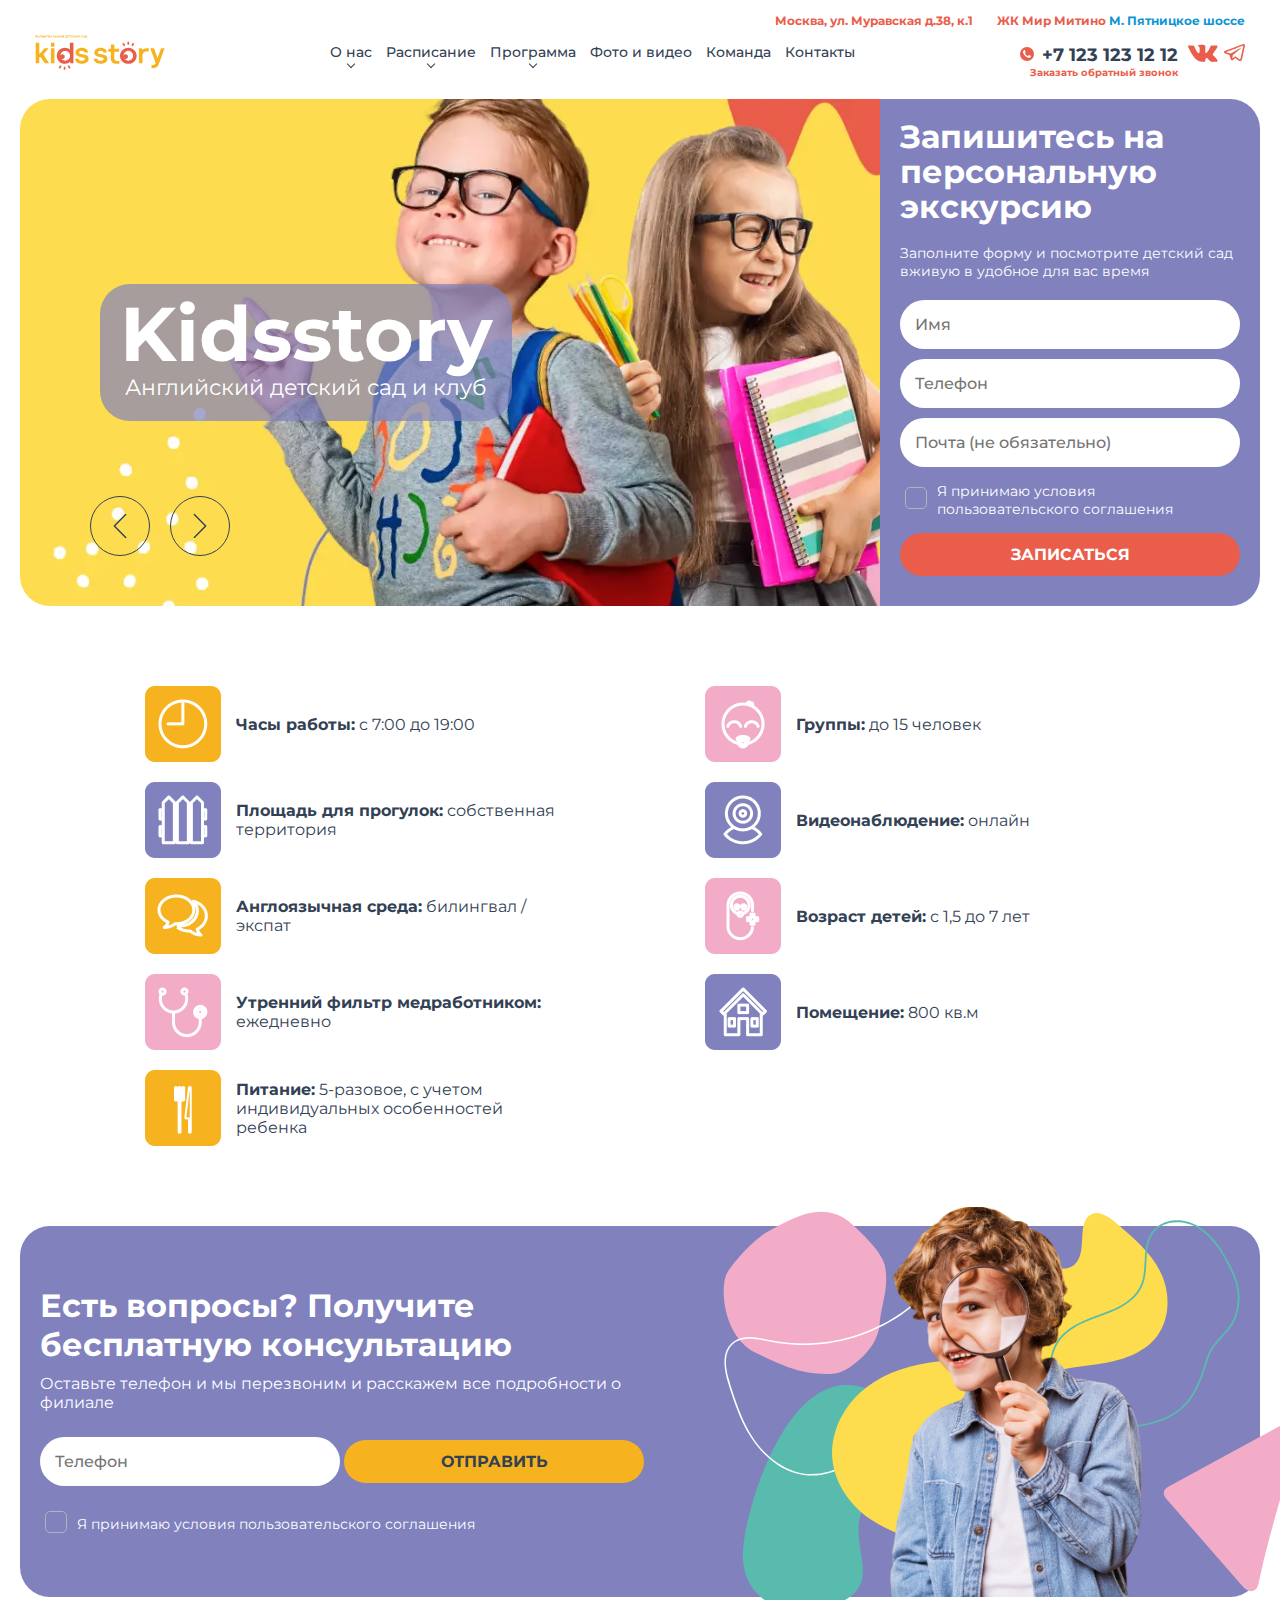
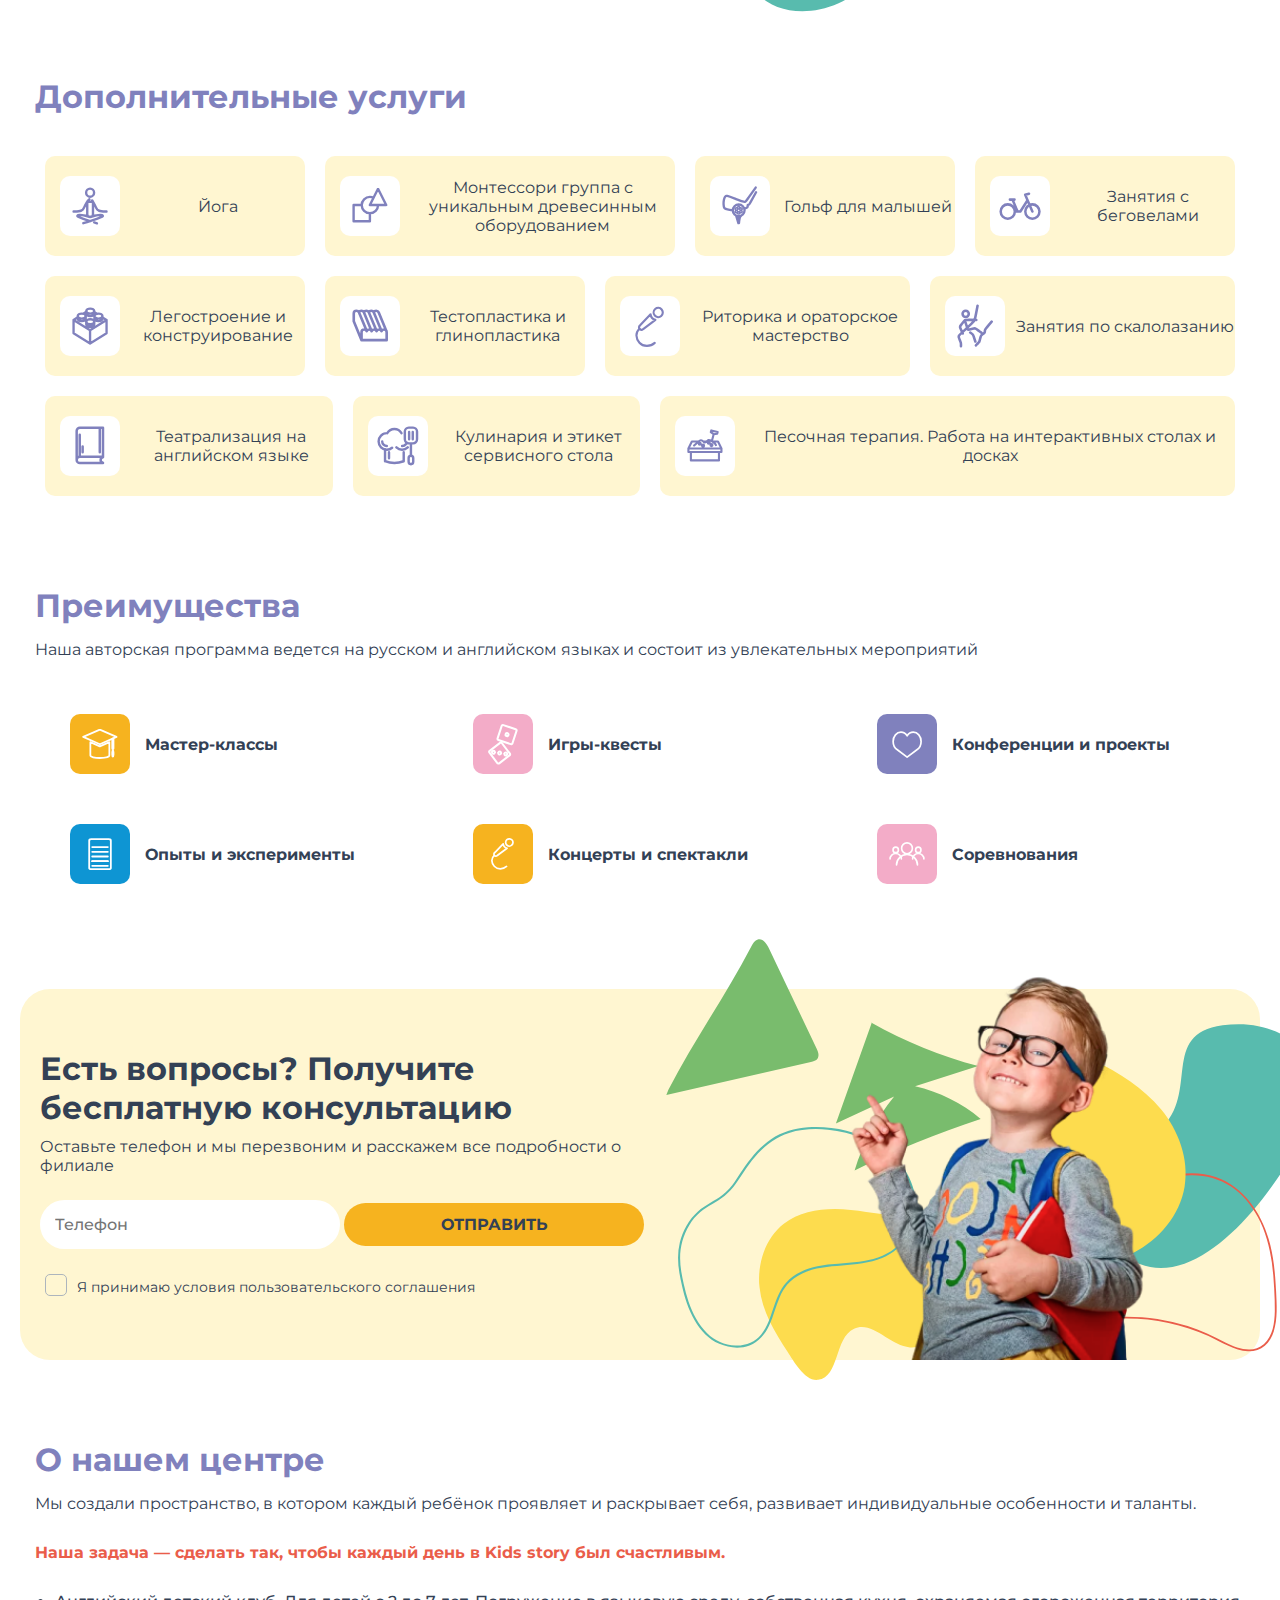
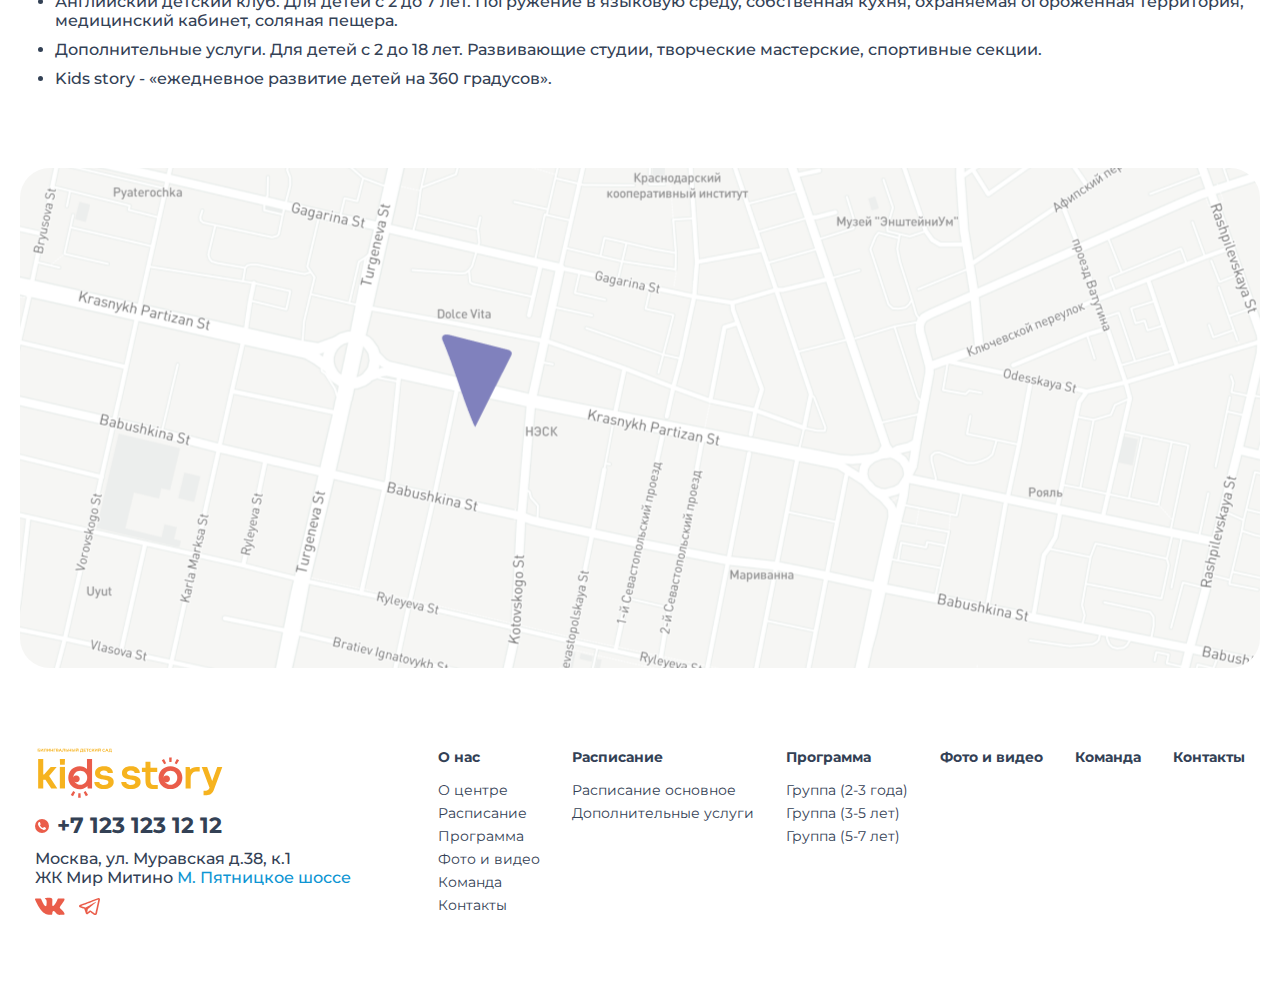
==== commit 08c254bd: "v0.2.3 ещё небольшая оптимизация изображений" ====
--- a/index.html
+++ b/index.html
@@ -36,7 +36,12 @@
 
                 <div class="header-bottom">
                     <div class="logo-container">
-                        <a href="/"><img src="assets/img/logo.svg" /></a>
+                        <a href="/"
+                            ><img
+                                width="130px"
+                                height="35px"
+                                src="assets/img/logo.svg"
+                        /></a>
                     </div>
 
                     <div class="navigation-container">
@@ -393,8 +398,6 @@
                                         "
                                         type="image/webp" />
                                     <img
-                                        loading="lazy"
-                                        decoding="async"
                                         src="assets/img/slider-image/slider-bg.png"
                                         alt="Рекламный слайд"
                                 /></picture>
@@ -905,7 +908,11 @@
                 <div class="footer-left">
                     <div class="logo-container">
                         <a href="/"
-                            ><img src="assets/img/logo.svg" alt="Логотип"
+                            ><img
+                                width="190px"
+                                height="50px"
+                                src="assets/img/logo.svg"
+                                alt="Логотип"
                         /></a>
                     </div>
 
--- a/assets/css/style.css
+++ b/assets/css/style.css
@@ -725,7 +725,7 @@
   background-color: #334155;
 }
 body .wrapper main .banner .form-container .banner-form .checkbox-container .checkbox .input-checkbox:checked + .custom-checkbox::before {
-  background-image: url("../img/checkbox_icon_light.svg");
+  background-image: url("../img/checkbox/checkbox_icon_light.svg");
 }
 body .wrapper main .banner .form-container .banner-form .checkbox-container .agree {
   font-size: 14px;
@@ -871,7 +871,7 @@
   background-color: #334155;
 }
 body .wrapper main .consulting-first .consulting-content .content-left .consulting-form .checkbox-container .checkbox .input-checkbox:checked + .custom-checkbox::before {
-  background-image: url("../img/checkbox_icon_light.svg");
+  background-image: url("../img/checkbox/checkbox_icon_light.svg");
 }
 body .wrapper main .consulting-first .consulting-content .content-left .consulting-form .checkbox-container .agree {
   font-size: 14px;
@@ -891,6 +891,13 @@
   background-image: url("../img/consulting-image/consult-kid.png");
   z-index: 2;
 }
+@supports (background: url("../img/consulting-image/consult-kid.webp")) {
+  body .wrapper main .consulting-first .consulting-content .image-holder {
+    background: url("../img/consulting-image/consult-kid.webp");
+    background-size: contain;
+    background-repeat: no-repeat;
+  }
+}
 body .wrapper main .consulting-first .consulting-content .bg-holder {
   position: absolute;
   right: -120px;
@@ -988,7 +995,7 @@
   background-color: #334155;
 }
 body .wrapper main .consulting-second .consulting-content .content-left .consulting-form .checkbox-container .checkbox .input-checkbox:checked + .custom-checkbox::before {
-  background-image: url("../img/checkbox_icon_dark.svg");
+  background-image: url("../img/checkbox/checkbox_icon_dark.svg");
 }
 body .wrapper main .consulting-second .consulting-content .content-left .consulting-form .checkbox-container .agree {
   font-size: 14px;
@@ -1008,6 +1015,13 @@
   background-image: url("../img/consulting-image/consult-kid-second.png");
   z-index: 2;
 }
+@supports (background: url("../img/consulting-image/consult-kid-second.webp")) {
+  body .wrapper main .consulting-second .consulting-content .image-holder {
+    background: url("../img/consulting-image/consult-kid-second.webp");
+    background-size: contain;
+    background-repeat: no-repeat;
+  }
+}
 body .wrapper main .consulting-second .consulting-content .bg-holder {
   position: absolute;
   right: -120px;
@@ -1370,9 +1384,16 @@
 body .wrapper .map {
   width: 100%;
   height: 500px;
-  background-image: url("../img/map.png");
+  background-image: url("../img/map/map.png");
   background-position: 30% center;
   border-radius: 30px;
+}
+@supports (background: url("../img/map/map.webp")) {
+  body .wrapper .map {
+    background: url("../img/map/map.webp");
+    background-position: 30% center;
+    border-radius: 30px;
+  }
 }
 body .wrapper .footer {
   max-width: 1420px;
@@ -1634,7 +1655,7 @@
   background-color: #334155;
 }
 body .modal-enroll .modal-content .modal-bottom .modal-form .checkbox-container .checkbox .input-checkbox:checked + .custom-checkbox::before {
-  background-image: url("../img/checkbox_icon_light.svg");
+  background-image: url("../img/checkbox/checkbox_icon_light.svg");
 }
 body .modal-enroll .modal-content .modal-bottom .modal-form .checkbox-container .agree {
   font-size: 14px;
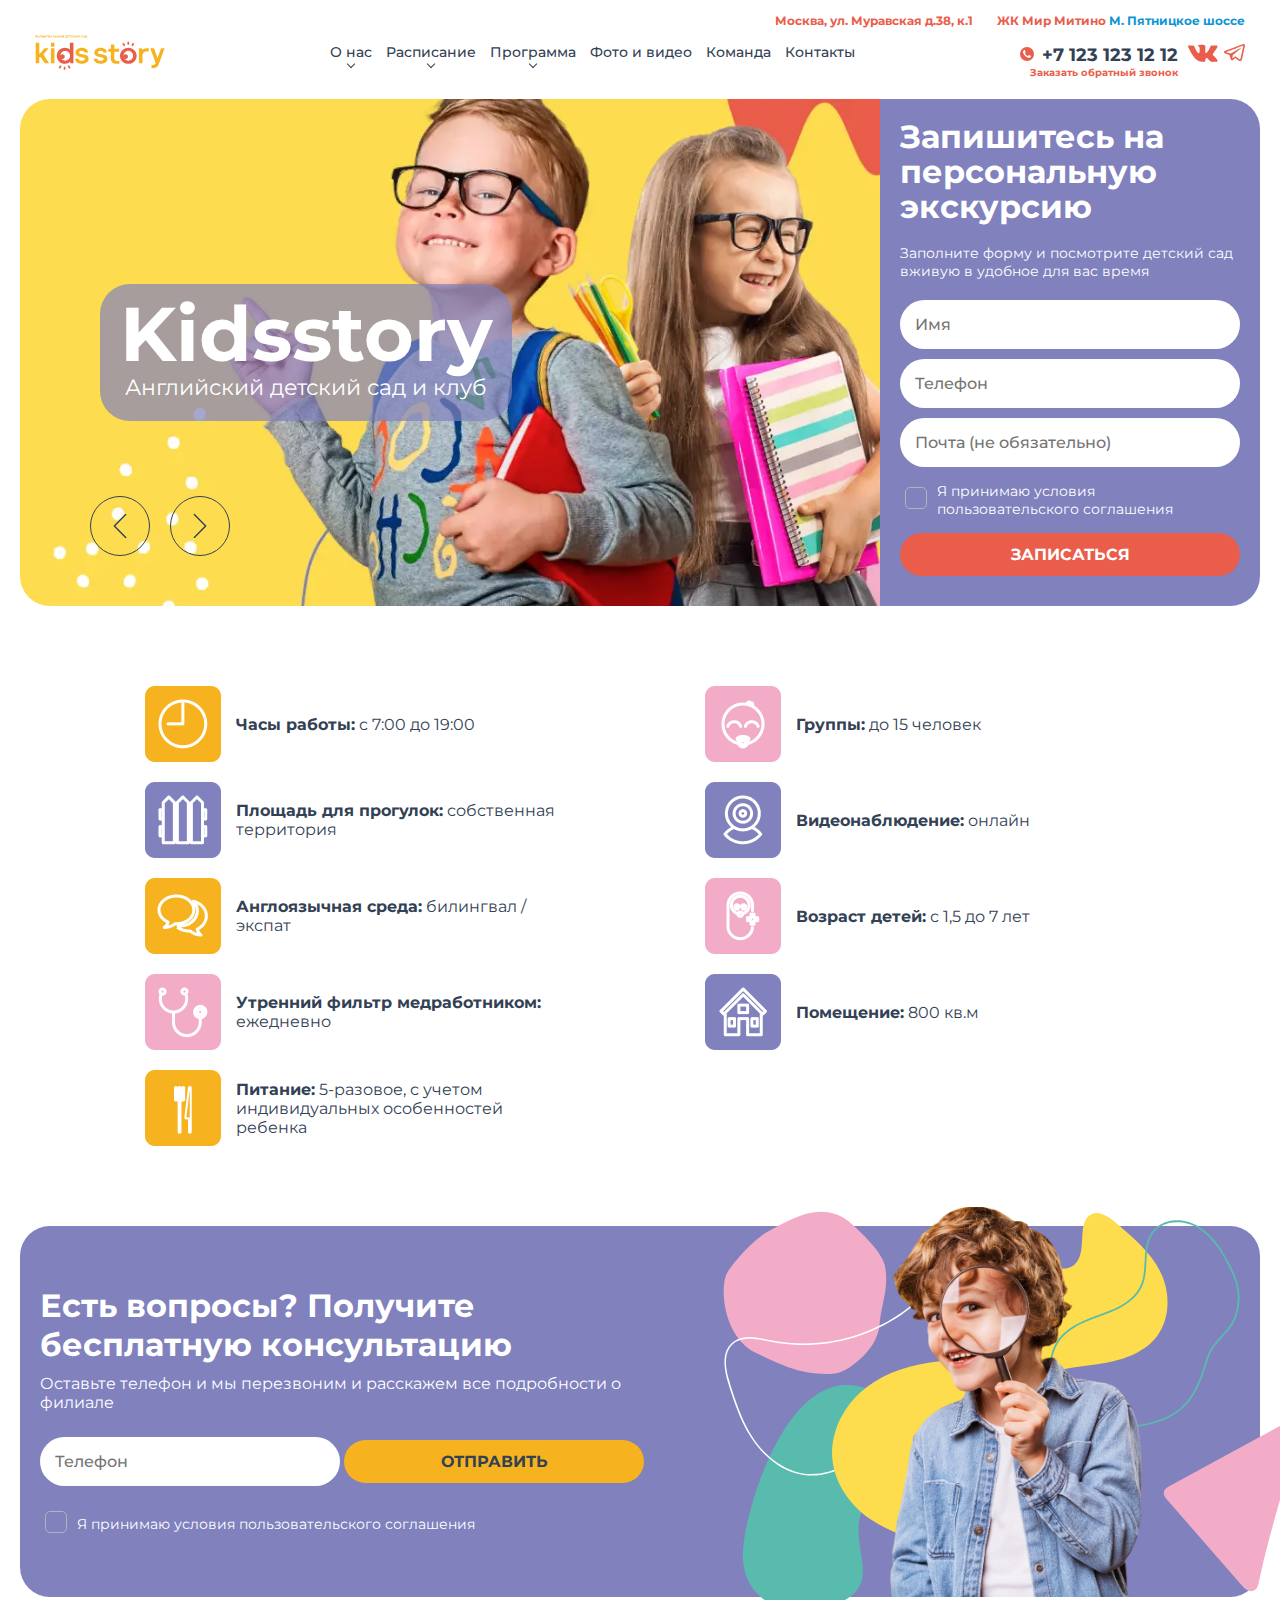
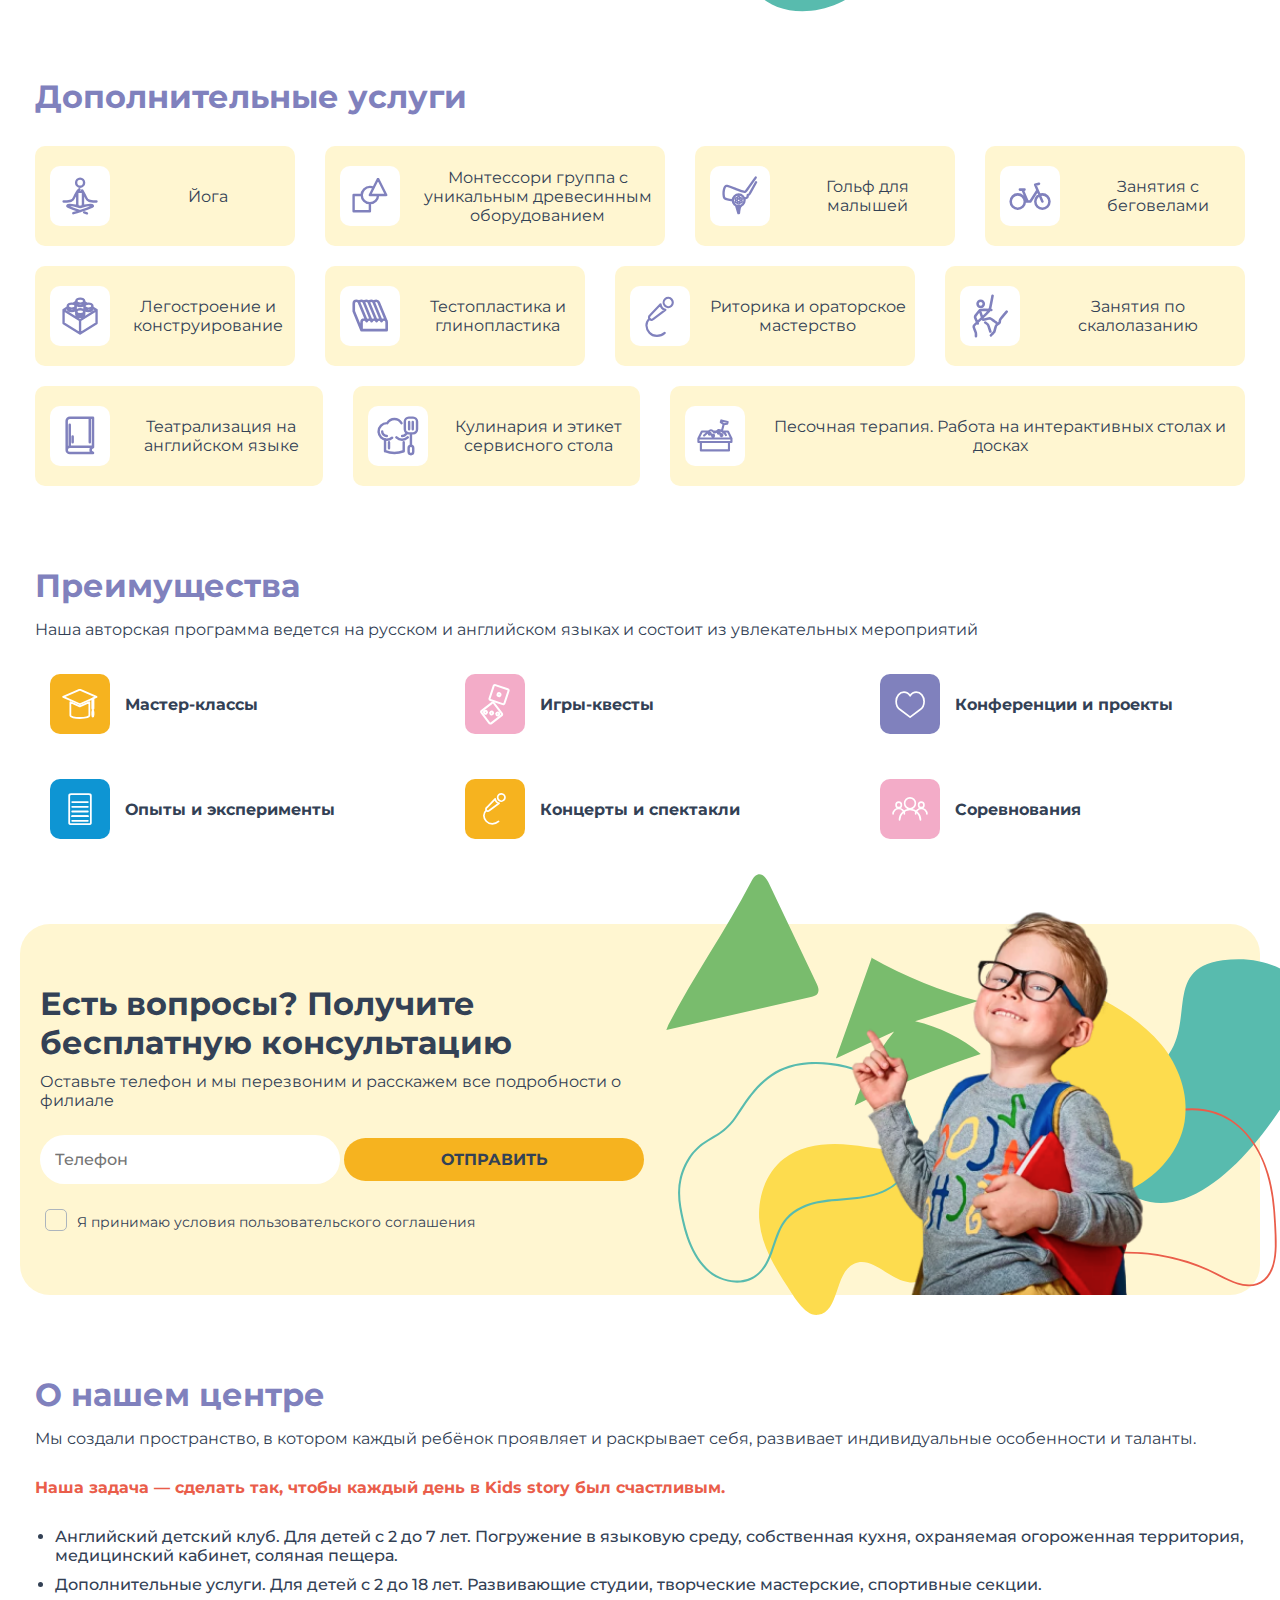
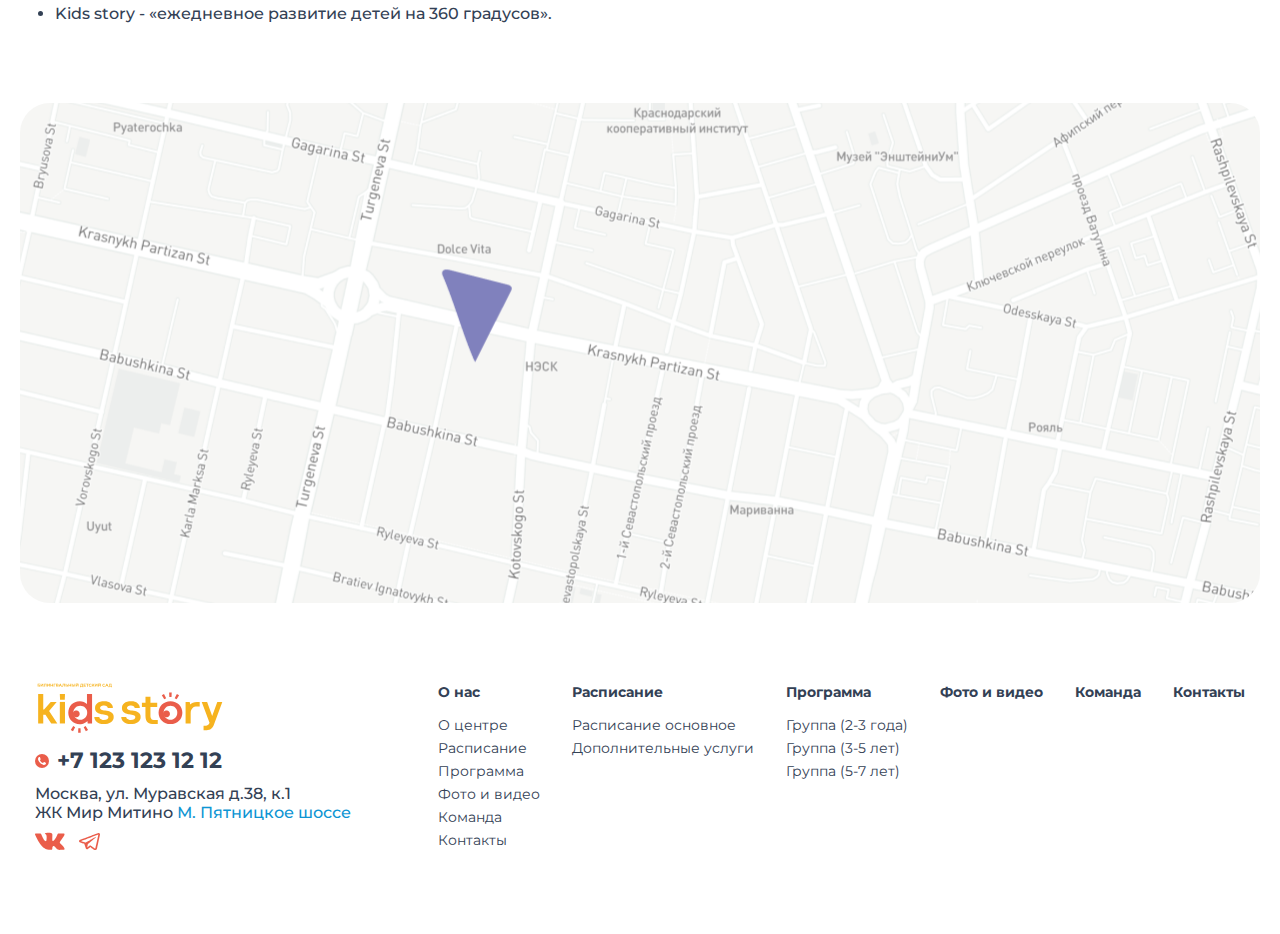
==== commit 9c002d91: "v0.3.0" ====
--- a/index.html
+++ b/index.html
@@ -1,1196 +1,878 @@
 <!DOCTYPE html>
 <html lang="en">
-    <head>
-        <meta charset="UTF-8" />
-        <meta http-equiv="X-UA-Compatible" content="IE=edge" />
-        <meta name="viewport" content="width=device-width, initial-scale=1.0" />
-        <title>KidStory | Главная</title>
-        <link rel="stylesheet" href="assets/css/style.css" />
-    </head>
-    <body>
-        <div class="wrapper">
-            <div class="loader">
-                <div class="lds-roller">
-                    <div class="circle"></div>
-                    <div class="circle"></div>
-                    <div class="circle"></div>
-                    <div class="circle"></div>
-                    <div class="circle"></div>
-                    <div class="circle"></div>
-                    <div class="circle"></div>
-                    <div class="circle"></div>
+  <head>
+    <meta charset="UTF-8" />
+    <meta http-equiv="X-UA-Compatible" content="IE=edge" />
+    <meta name="viewport" content="width=device-width, initial-scale=1.0" />
+    <title>KidStory | Главная</title>
+    <link rel="stylesheet" href="assets/css/style.css" />
+  </head>
+  <body>
+    <div class="wrapper">
+      <div class="loader">
+        <div class="lds-roller">
+          <div class="circle"></div>
+          <div class="circle"></div>
+          <div class="circle"></div>
+          <div class="circle"></div>
+          <div class="circle"></div>
+          <div class="circle"></div>
+          <div class="circle"></div>
+          <div class="circle"></div>
+        </div>
+      </div>
+
+      <header class="header">
+        <div class="header-top">
+          <address class="address">
+            <span>Москва, ул. Муравская д.38, к.1</span>
+
+            <span>ЖК Мир Митино <span class="blue">М. Пятницкое шоссе</span></span>
+          </address>
+        </div>
+
+        <div class="header-bottom">
+          <div class="logo-container">
+            <a href="./index.html"><img width="130px" height="35px" src="assets/img/logo.svg" alt="Логотип" /></a>
+          </div>
+
+          <div class="navigation-container">
+            <nav class="navigation">
+              <ul class="navigation-list">
+                <li class="navigation-elem">
+                  <a class="navigation-link nav-about" href="#"> О нас</a>
+                </li>
+                <li class="navigation-elem">
+                  <a class="navigation-link nav-schedule" href="#">Расписание</a>
+                </li>
+                <li class="navigation-elem">
+                  <a class="navigation-link nav-program" href="#">Программа</a>
+                </li>
+                <li class="navigation-elem">
+                  <a class="navigation-link" href="#">Фото и видео</a>
+                </li>
+                <li class="navigation-elem">
+                  <a class="navigation-link" href="#">Команда</a>
+                </li>
+                <li class="navigation-elem">
+                  <a class="navigation-link" href="#">Контакты</a>
+                </li>
+              </ul>
+            </nav>
+          </div>
+
+          <div class="contacts-container">
+            <div class="phone-container">
+              <a class="link-phone" href="tel:+71231231212">+7 123 123 12 12</a>
+            </div>
+
+            <a class="link-vk link" href="#">
+              <svg width="30" height="18" viewBox="0 0 30 18" fill="none" xmlns="http://www.w3.org/2000/svg">
+                <path
+                  fill-rule="evenodd"
+                  clip-rule="evenodd"
+                  d="M9.81963 2.02019C10.236 2.05532 10.5664 2.19479 10.85 2.38092C11.1834 2.59978 11.2732 2.79211 11.401 3.2273C11.816 4.64049 11.6456 6.31219 11.4951 7.75684C11.4592 8.10122 11.4016 8.37108 11.2823 8.65337C11.1621 8.93788 11.0958 9.04141 10.9204 9.1061C10.2901 9.33868 9.66767 8.59473 9.33919 8.18477C8.87809 7.60919 8.35495 6.66217 8.00975 5.96142C7.85851 5.65446 7.72995 5.45527 7.58543 5.16219L6.44968 2.74257C6.30477 2.4121 6.25818 2.18993 6.02443 1.94428C5.49965 1.39274 5.09134 1.55215 4.1589 1.55194C3.70152 1.5518 0.978577 1.51544 0.656117 1.57291C0.478526 1.60459 0.354347 1.65632 0.236776 1.73331C0.0958367 1.8256 0.0243766 1.94936 0 2.0907V2.34593C0.0599157 2.77442 0.376776 3.27558 0.495494 3.56675C1.25983 5.44195 2.59974 7.8732 3.68591 9.69909C4.50946 11.0836 5.78341 12.814 6.79808 14.0376C7.39887 14.7622 7.25595 14.5242 7.7262 14.9702C8.0569 15.2839 8.37414 15.5318 8.75631 15.7994C11.6227 17.8068 12.6939 17.8242 16.0002 17.8242C17.473 17.8242 17.2636 16.9003 17.3316 16.0126C17.3657 15.5679 17.4749 15.088 17.6354 14.7399C17.7205 14.5554 17.8243 14.3801 17.9487 14.238C18.5453 13.5565 19.145 14.0174 19.6913 14.5521L20.7701 15.7417C21.1913 16.2936 22.2041 17.2876 22.8741 17.5898C24.0277 18.1102 25.3242 17.8179 26.4548 17.8238C27.5945 17.8298 29.5744 18.0354 29.5744 16.9462C29.5744 16.2598 29.2278 15.9009 28.9639 15.4577C28.4644 14.6188 26.3968 12.5158 25.6047 11.8377C25.4148 11.6751 24.7801 10.9722 24.7801 10.5075C24.7801 9.62745 26.298 7.87538 26.9337 7.01208C27.661 6.02439 31.2728 1.55194 28.5924 1.55194L23.5337 1.58577C23.2663 1.55427 23.0717 1.59071 22.8871 1.74082C22.7076 1.88678 22.6196 2.04073 22.5276 2.25452C22.0663 3.32639 21.7925 4.14134 21.1655 5.20571C21.0494 5.40258 20.9961 5.53522 20.8775 5.73336L19.8705 7.34692C19.75 7.53132 19.64 7.671 19.5128 7.86245C19.2941 8.19161 18.4297 9.10272 18.1374 9.10272C17.3021 9.10272 17.2705 7.83158 17.271 6.93699L17.3789 2.49618C17.2606 1.34009 16.8891 1.07154 15.9438 0.906662C14.7678 0.701541 12.1619 0.753764 11.0476 0.981825C10.5675 1.08007 9.83232 1.44239 9.81963 2.02019Z"
+                  fill="#EA5D4A" />
+              </svg>
+            </a>
+
+            <a class="link-tg link" href="#">
+              <svg width="21" height="17" viewBox="0 0 21 17" fill="none" xmlns="http://www.w3.org/2000/svg">
+                <path
+                  fill-rule="evenodd"
+                  clip-rule="evenodd"
+                  d="M11.1098 12.2018C11.0441 12.2423 11.0082 12.2988 10.9395 12.3419C10.9186 12.3554 10.9126 12.3554 10.8917 12.3716C10.8797 12.3797 10.8618 12.3985 10.8499 12.4093L10.2223 12.9319C10.1835 12.9616 10.1715 12.9643 10.1327 12.9993L8.61462 14.252C8.57876 14.2844 8.56382 14.2871 8.52497 14.3167C8.43234 14.3921 8.35464 14.481 8.25304 14.543C8.27396 14.3086 8.38154 13.7887 8.42636 13.5516C8.51302 13.0828 8.5937 12.5197 8.68634 12.0618C8.70726 11.954 8.8238 11.1512 8.86863 11.0811L10.5361 9.68018C10.6138 9.629 10.6945 9.5347 10.7781 9.47274L12.5532 7.98291C12.5711 7.96944 12.5831 7.95867 12.595 7.94789L13.1807 7.45757C13.2913 7.35519 13.3959 7.27706 13.5064 7.17738L13.6708 7.04537C13.7276 6.99419 13.7754 6.943 13.8381 6.89989L14.0742 6.70323C14.1669 6.63318 14.2386 6.55236 14.3372 6.485L15.2367 5.71989C15.2755 5.69025 15.2875 5.68756 15.3263 5.65253L16.2407 4.88741C16.2736 4.86317 16.2945 4.84162 16.3244 4.81467C16.3543 4.78773 16.3722 4.76618 16.4051 4.73924C16.5276 4.63956 16.7159 4.50216 16.8085 4.38362C16.9758 4.17618 16.8324 3.82056 16.2288 4.18426C15.924 4.37015 15.5325 4.5776 15.2068 4.75002L15.0962 4.81198C15.0932 4.81198 15.0872 4.81467 15.0843 4.81737C15.0633 4.82814 15.0633 4.83084 15.0454 4.84162C14.9468 4.89819 14.8362 4.96015 14.7346 5.01673C14.627 5.07331 14.5284 5.12719 14.4209 5.18915C14.3133 5.25381 14.2027 5.30769 14.0981 5.36965L13.4078 5.76299C13.375 5.78185 13.357 5.78724 13.3242 5.8061C13.2883 5.82226 13.2734 5.83034 13.2405 5.8492L12.2155 6.42573C12.1019 6.47962 12.0123 6.53889 11.9017 6.60085L11.0321 7.08309C11.0023 7.10195 10.9903 7.11003 10.9544 7.12889L9.54995 7.91017C9.49318 7.9452 9.44835 7.97483 9.39456 8.00447L8.95827 8.24693C8.93138 8.2631 8.94034 8.25771 8.91943 8.26849L8.16937 8.68068C7.73308 8.92045 7.30874 9.1737 6.86946 9.40808C6.80372 9.4431 6.77384 9.46466 6.70511 9.49699C6.65132 9.52393 6.58558 9.55356 6.55271 9.59397C6.4511 9.5347 5.84149 9.37306 5.67714 9.32457L3.02056 8.51095C2.81735 8.44899 2.63507 8.39511 2.43186 8.33584L2.16292 8.25502C2.0912 8.23346 1.92684 8.17419 1.84915 8.16611C1.90593 8.09876 2.19878 8.02602 2.30934 7.97753L2.9339 7.74314C3.11319 7.67309 3.29249 7.60035 3.4688 7.5357C3.65706 7.46565 3.83934 7.40099 4.02163 7.32825L4.83743 7.01574C5.01673 6.95108 5.19304 6.86487 5.3813 6.80829C5.76679 6.69245 7.11749 6.14555 7.5478 5.9866C7.63447 5.95427 7.7271 5.91925 7.82273 5.87884C8.27396 5.69833 8.74013 5.54208 9.19435 5.36696L9.60673 5.20801C10.1028 5.00595 10.6108 4.83084 11.1098 4.63417L13.8471 3.59695C14.2864 3.42992 14.6958 3.24941 15.144 3.10124L15.3532 3.02581C15.401 3.00695 15.4369 2.99348 15.4907 2.97462C15.5893 2.93959 15.6759 2.90188 15.7656 2.86955L18.7808 1.72995C18.9391 1.66799 19.1812 1.56023 19.3396 1.5279C19.3396 1.68954 19.1095 2.65133 19.0706 2.84261C19.0467 2.95576 19.0228 3.05813 18.9989 3.1632C18.975 3.27097 18.9571 3.38412 18.9272 3.49188L18.8555 3.84481C18.8525 3.87713 18.8465 3.90677 18.8405 3.93371L17.5376 9.93073C17.5317 9.95498 17.5257 9.97114 17.5197 9.98731C17.5167 9.99808 17.5137 10.0358 17.5078 10.0654L17.4809 10.2001C17.4629 10.316 17.433 10.4184 17.4091 10.5342C17.3135 10.9653 17.2179 11.4125 17.1193 11.8489C17.0864 11.9971 16.3782 15.3243 16.3334 15.424C16.2288 15.6449 15.927 15.5263 15.7925 15.4267C15.3652 15.1114 14.902 14.8286 14.4746 14.5107C14.1878 14.2951 13.877 14.0931 13.5782 13.891C13.375 13.7536 12.8909 13.4007 12.7385 13.3091L12.4964 13.1448C12.4934 13.1421 12.4904 13.1394 12.4874 13.1394L12.4187 13.0963C12.3948 13.0774 12.3828 13.0693 12.356 13.0505C12.2663 12.9912 12.1916 12.9346 12.1049 12.8781L11.5013 12.4524C11.4774 12.4362 11.4565 12.4255 11.4326 12.4093L11.1875 12.2342C11.1547 12.2126 11.1547 12.2099 11.1098 12.2018V12.2018ZM5.23189 10.7282C5.23487 10.774 5.24384 10.7848 5.25579 10.8225L5.46198 11.4475C5.50681 11.5687 5.54565 11.7061 5.59347 11.8301L5.85644 12.6086C6.09849 13.2552 6.28974 13.9072 6.52581 14.5511C6.57661 14.6831 6.6065 14.8043 6.65431 14.9363C6.76189 15.2192 6.82165 15.397 6.98003 15.6583L7.08761 15.8119C7.17726 15.9116 7.25794 15.9978 7.36851 16.0732C7.43425 16.1163 7.46114 16.1325 7.54482 16.1648C7.92134 16.3211 8.30982 16.2807 8.68036 16.1379C8.89851 16.0517 9.19435 15.7607 9.41548 15.5748L9.59478 15.4294C9.63064 15.3997 9.64857 15.3943 9.68443 15.362C9.70236 15.3485 9.70833 15.3431 9.72925 15.327L9.74419 15.3135C9.74718 15.3135 9.75017 15.3081 9.75316 15.3081L10.058 15.0657C10.2373 14.9309 10.3986 14.772 10.5749 14.6346C10.6975 14.5376 10.805 14.4298 10.9335 14.3382C10.9694 14.3113 10.9903 14.2898 11.0232 14.2574C11.062 14.2224 11.071 14.2197 11.1128 14.1901C11.1517 14.1631 11.1666 14.1416 11.2085 14.1146C11.4923 14.2871 11.8928 14.5699 12.1826 14.7828C12.2364 14.8232 12.2812 14.8447 12.332 14.8851L13.5961 15.7607C13.6439 15.7984 13.6857 15.82 13.7336 15.8577L13.871 15.9547C13.9248 15.9897 13.9666 16.0194 14.0174 16.0571C14.0653 16.0894 14.1131 16.1163 14.1579 16.1514C14.391 16.3319 14.6539 16.4773 14.89 16.6552L15.0006 16.7333C15.2128 16.8922 15.6431 17 15.9598 17C16.4858 17 16.8234 16.9434 17.2388 16.6821L17.5795 16.3857C17.7408 16.2349 17.8903 15.9736 17.9381 15.7661L18.3415 13.9207C18.4192 13.5677 18.4879 13.2283 18.5656 12.8727C18.5865 12.7811 18.6015 12.6976 18.6224 12.614C18.6343 12.5575 18.6254 12.5682 18.6433 12.5009L18.7718 11.8812C19.1633 10.1328 19.5338 8.34661 19.9253 6.60354C19.9432 6.51733 19.9641 6.41765 19.9731 6.36108C19.9821 6.3072 19.994 6.27487 20 6.24254L20.0926 5.8061C20.0956 5.8034 20.0956 5.80071 20.0956 5.79801L20.9264 1.96973C21.0459 1.42552 21.0489 1.00525 20.7142 0.55264L20.5767 0.396383C20.4273 0.248209 20.2181 0.148528 20.003 0.0757876C19.3396 -0.147821 18.6582 0.172775 18.0576 0.399077L16.668 0.929811C16.6202 0.94867 16.5993 0.954058 16.5485 0.970222C16.5127 0.980999 16.4828 0.997163 16.4469 1.01063L15.8911 1.21538C15.7447 1.26927 15.6072 1.32584 15.4578 1.38511L13.0433 2.2984C12.9686 2.32804 12.8909 2.35229 12.8251 2.38192L11.5162 2.88033C11.3668 2.93959 11.2234 2.99078 11.071 3.05275L10.1954 3.38142C10.1476 3.39759 10.1446 3.40298 10.0908 3.42184C10.037 3.438 10.0251 3.44608 9.97728 3.46494L5.51876 5.15952C5.47394 5.17838 5.45302 5.18646 5.40521 5.20262L3.89313 5.78185C3.86026 5.79532 3.8244 5.8061 3.78556 5.81957C3.75567 5.82765 3.7497 5.83034 3.72579 5.83843L2.79643 6.19135C2.64702 6.24793 2.50956 6.30181 2.35716 6.35838L1.27241 6.77596C1.08415 6.8487 0.925768 6.92683 0.752448 7.01574L0.653835 7.07501C0.405807 7.23665 0.220533 7.43332 0.0980139 7.69195C-0.114154 8.14186 0.0412365 8.58639 0.343053 8.95278C0.534303 9.18447 0.943698 9.42963 1.25448 9.52662C1.34712 9.55626 1.40987 9.57242 1.49653 9.60475L3.34927 10.1705C3.66005 10.2648 3.96784 10.3753 4.2846 10.448C4.43401 10.483 4.59837 10.5396 4.75077 10.5881C4.86433 10.6231 5.12132 10.7201 5.23189 10.7282V10.7282Z"
+                  fill="#EA5D4A" />
+              </svg>
+            </a>
+
+            <button class="burger" aria-label="Открыть меню">
+              <div class="line"></div>
+              <div class="line"></div>
+              <div class="line"></div>
+            </button>
+          </div>
+
+          <button class="btn-enroll open-enroll" aria-label="Записаться на экскурсию">Записаться на экскурсию</button>
+        </div>
+
+        <div class="header-dropdown header-navigation-dropdown-about">
+          <div class="dropdown-content">
+            <nav class="dropdown-navigation">
+              <ul class="dropdown-list">
+                <li class="dropdown-elem">
+                  <a class="dropdown-link" href="./about.html">О центре</a>
+                </li>
+                <li class="dropdown-elem">
+                  <a class="dropdown-link" href="#">Документы</a>
+                </li>
+                <li class="dropdown-elem">
+                  <a class="dropdown-link" href="#">Родителям</a>
+                </li>
+                <li class="dropdown-elem">
+                  <a class="dropdown-link" href="#">Питание</a>
+                </li>
+                <li class="dropdown-elem">
+                  <a class="dropdown-link" href="#">Новости</a>
+                </li>
+                <li class="dropdown-elem">
+                  <a class="dropdown-link" href="#">Отзывы</a>
+                </li>
+              </ul>
+            </nav>
+          </div>
+        </div>
+
+        <div class="header-dropdown header-navigation-dropdown-schedule">
+          <div class="dropdown-content">
+            <nav class="dropdown-navigation">
+              <ul class="dropdown-list">
+                <li class="dropdown-elem">
+                  <a class="dropdown-link" href="./about.html">О центре</a>
+                </li>
+
+                <li class="dropdown-elem">
+                  <a class="dropdown-link" href="#">Документы</a>
+                </li>
+
+                <li class="dropdown-elem">
+                  <a class="dropdown-link" href="#">Родителям</a>
+                </li>
+
+                <li class="dropdown-elem">
+                  <a class="dropdown-link" href="#">Питание</a>
+                </li>
+
+                <li class="dropdown-elem">
+                  <a class="dropdown-link" href="#">Новости</a>
+                </li>
+
+                <li class="dropdown-elem">
+                  <a class="dropdown-link" href="#">Отзывы</a>
+                </li>
+              </ul>
+            </nav>
+          </div>
+        </div>
+
+        <div class="header-dropdown header-navigation-dropdown-program">
+          <div class="dropdown-content">
+            <nav class="dropdown-navigation">
+              <ul class="dropdown-list">
+                <li class="dropdown-elem">
+                  <a class="dropdown-link" href="./about.html">О центре</a>
+                </li>
+
+                <li class="dropdown-elem">
+                  <a class="dropdown-link" href="#">Документы</a>
+                </li>
+
+                <li class="dropdown-elem">
+                  <a class="dropdown-link" href="#">Родителям</a>
+                </li>
+
+                <li class="dropdown-elem">
+                  <a class="dropdown-link" href="#">Питание</a>
+                </li>
+
+                <li class="dropdown-elem">
+                  <a class="dropdown-link" href="#">Новости</a>
+                </li>
+
+                <li class="dropdown-elem">
+                  <a class="dropdown-link" href="#">Отзывы</a>
+                </li>
+              </ul>
+            </nav>
+          </div>
+        </div>
+
+        <div class="header-hidden-menu">
+          <button class="hidden-menu-close-btn" aria-label="Закрыть меню">
+            <svg width="40" height="40" viewBox="0 0 40 40" fill="none" xmlns="http://www.w3.org/2000/svg">
+              <path
+                d="M29.4717 29.8238L9.82373 10.1758"
+                stroke="white"
+                stroke-width="2"
+                stroke-miterlimit="22.9256"
+                stroke-linecap="round"
+                stroke-linejoin="round" />
+              <path
+                d="M29.4717 10.1757L9.82373 29.8237"
+                stroke="white"
+                stroke-width="2"
+                stroke-miterlimit="22.9256"
+                stroke-linecap="round"
+                stroke-linejoin="round" />
+            </svg>
+          </button>
+
+          <nav class="hidden-navigation">
+            <ul class="hidden-navigation-list">
+              <li class="hidden-navigation-elem">
+                <a class="hidden-navigation-link" href="#"> О нас</a>
+              </li>
+
+              <li class="hidden-navigation-elem">
+                <a class="hidden-navigation-link" href="#">Расписание</a>
+              </li>
+
+              <li class="hidden-navigation-elem">
+                <a class="hidden-navigation-link" href="#">Программа</a>
+              </li>
+
+              <li class="hidden-navigation-elem">
+                <a class="hidden-navigation-link" href="#">Фото и видео</a>
+              </li>
+
+              <li class="hidden-navigation-elem">
+                <a class="hidden-navigation-link" href="#">Команда</a>
+              </li>
+
+              <li class="hidden-navigation-elem">
+                <a class="hidden-navigation-link" href="#">Контакты</a>
+              </li>
+            </ul>
+          </nav>
+
+          <button class="hidden-btn-enroll open-enroll" aria-label="Записаться на экскурсию">
+            Записаться на экскурсию
+          </button>
+
+          <div class="hidden-phone-container">
+            <a class="link-phone" href="tel:+71231231212">+7 123 123 12 12</a>
+          </div>
+
+          <div class="hidden-socials">
+            <a class="link-vk link" href="#">
+              <svg width="30" height="18" viewBox="0 0 30 18" fill="none" xmlns="http://www.w3.org/2000/svg">
+                <path
+                  fill-rule="evenodd"
+                  clip-rule="evenodd"
+                  d="M9.81963 2.02019C10.236 2.05532 10.5664 2.19479 10.85 2.38092C11.1834 2.59978 11.2732 2.79211 11.401 3.2273C11.816 4.64049 11.6456 6.31219 11.4951 7.75684C11.4592 8.10122 11.4016 8.37108 11.2823 8.65337C11.1621 8.93788 11.0958 9.04141 10.9204 9.1061C10.2901 9.33868 9.66767 8.59473 9.33919 8.18477C8.87809 7.60919 8.35495 6.66217 8.00975 5.96142C7.85851 5.65446 7.72995 5.45527 7.58543 5.16219L6.44968 2.74257C6.30477 2.4121 6.25818 2.18993 6.02443 1.94428C5.49965 1.39274 5.09134 1.55215 4.1589 1.55194C3.70152 1.5518 0.978577 1.51544 0.656117 1.57291C0.478526 1.60459 0.354347 1.65632 0.236776 1.73331C0.0958367 1.8256 0.0243766 1.94936 0 2.0907V2.34593C0.0599157 2.77442 0.376776 3.27558 0.495494 3.56675C1.25983 5.44195 2.59974 7.8732 3.68591 9.69909C4.50946 11.0836 5.78341 12.814 6.79808 14.0376C7.39887 14.7622 7.25595 14.5242 7.7262 14.9702C8.0569 15.2839 8.37414 15.5318 8.75631 15.7994C11.6227 17.8068 12.6939 17.8242 16.0002 17.8242C17.473 17.8242 17.2636 16.9003 17.3316 16.0126C17.3657 15.5679 17.4749 15.088 17.6354 14.7399C17.7205 14.5554 17.8243 14.3801 17.9487 14.238C18.5453 13.5565 19.145 14.0174 19.6913 14.5521L20.7701 15.7417C21.1913 16.2936 22.2041 17.2876 22.8741 17.5898C24.0277 18.1102 25.3242 17.8179 26.4548 17.8238C27.5945 17.8298 29.5744 18.0354 29.5744 16.9462C29.5744 16.2598 29.2278 15.9009 28.9639 15.4577C28.4644 14.6188 26.3968 12.5158 25.6047 11.8377C25.4148 11.6751 24.7801 10.9722 24.7801 10.5075C24.7801 9.62745 26.298 7.87538 26.9337 7.01208C27.661 6.02439 31.2728 1.55194 28.5924 1.55194L23.5337 1.58577C23.2663 1.55427 23.0717 1.59071 22.8871 1.74082C22.7076 1.88678 22.6196 2.04073 22.5276 2.25452C22.0663 3.32639 21.7925 4.14134 21.1655 5.20571C21.0494 5.40258 20.9961 5.53522 20.8775 5.73336L19.8705 7.34692C19.75 7.53132 19.64 7.671 19.5128 7.86245C19.2941 8.19161 18.4297 9.10272 18.1374 9.10272C17.3021 9.10272 17.2705 7.83158 17.271 6.93699L17.3789 2.49618C17.2606 1.34009 16.8891 1.07154 15.9438 0.906662C14.7678 0.701541 12.1619 0.753764 11.0476 0.981825C10.5675 1.08007 9.83232 1.44239 9.81963 2.02019Z"
+                  fill="#EA5D4A" />
+              </svg>
+            </a>
+
+            <a class="link-tg link" href="#">
+              <svg width="21" height="17" viewBox="0 0 21 17" fill="none" xmlns="http://www.w3.org/2000/svg">
+                <path
+                  fill-rule="evenodd"
+                  clip-rule="evenodd"
+                  d="M11.1098 12.2018C11.0441 12.2423 11.0082 12.2988 10.9395 12.3419C10.9186 12.3554 10.9126 12.3554 10.8917 12.3716C10.8797 12.3797 10.8618 12.3985 10.8499 12.4093L10.2223 12.9319C10.1835 12.9616 10.1715 12.9643 10.1327 12.9993L8.61462 14.252C8.57876 14.2844 8.56382 14.2871 8.52497 14.3167C8.43234 14.3921 8.35464 14.481 8.25304 14.543C8.27396 14.3086 8.38154 13.7887 8.42636 13.5516C8.51302 13.0828 8.5937 12.5197 8.68634 12.0618C8.70726 11.954 8.8238 11.1512 8.86863 11.0811L10.5361 9.68018C10.6138 9.629 10.6945 9.5347 10.7781 9.47274L12.5532 7.98291C12.5711 7.96944 12.5831 7.95867 12.595 7.94789L13.1807 7.45757C13.2913 7.35519 13.3959 7.27706 13.5064 7.17738L13.6708 7.04537C13.7276 6.99419 13.7754 6.943 13.8381 6.89989L14.0742 6.70323C14.1669 6.63318 14.2386 6.55236 14.3372 6.485L15.2367 5.71989C15.2755 5.69025 15.2875 5.68756 15.3263 5.65253L16.2407 4.88741C16.2736 4.86317 16.2945 4.84162 16.3244 4.81467C16.3543 4.78773 16.3722 4.76618 16.4051 4.73924C16.5276 4.63956 16.7159 4.50216 16.8085 4.38362C16.9758 4.17618 16.8324 3.82056 16.2288 4.18426C15.924 4.37015 15.5325 4.5776 15.2068 4.75002L15.0962 4.81198C15.0932 4.81198 15.0872 4.81467 15.0843 4.81737C15.0633 4.82814 15.0633 4.83084 15.0454 4.84162C14.9468 4.89819 14.8362 4.96015 14.7346 5.01673C14.627 5.07331 14.5284 5.12719 14.4209 5.18915C14.3133 5.25381 14.2027 5.30769 14.0981 5.36965L13.4078 5.76299C13.375 5.78185 13.357 5.78724 13.3242 5.8061C13.2883 5.82226 13.2734 5.83034 13.2405 5.8492L12.2155 6.42573C12.1019 6.47962 12.0123 6.53889 11.9017 6.60085L11.0321 7.08309C11.0023 7.10195 10.9903 7.11003 10.9544 7.12889L9.54995 7.91017C9.49318 7.9452 9.44835 7.97483 9.39456 8.00447L8.95827 8.24693C8.93138 8.2631 8.94034 8.25771 8.91943 8.26849L8.16937 8.68068C7.73308 8.92045 7.30874 9.1737 6.86946 9.40808C6.80372 9.4431 6.77384 9.46466 6.70511 9.49699C6.65132 9.52393 6.58558 9.55356 6.55271 9.59397C6.4511 9.5347 5.84149 9.37306 5.67714 9.32457L3.02056 8.51095C2.81735 8.44899 2.63507 8.39511 2.43186 8.33584L2.16292 8.25502C2.0912 8.23346 1.92684 8.17419 1.84915 8.16611C1.90593 8.09876 2.19878 8.02602 2.30934 7.97753L2.9339 7.74314C3.11319 7.67309 3.29249 7.60035 3.4688 7.5357C3.65706 7.46565 3.83934 7.40099 4.02163 7.32825L4.83743 7.01574C5.01673 6.95108 5.19304 6.86487 5.3813 6.80829C5.76679 6.69245 7.11749 6.14555 7.5478 5.9866C7.63447 5.95427 7.7271 5.91925 7.82273 5.87884C8.27396 5.69833 8.74013 5.54208 9.19435 5.36696L9.60673 5.20801C10.1028 5.00595 10.6108 4.83084 11.1098 4.63417L13.8471 3.59695C14.2864 3.42992 14.6958 3.24941 15.144 3.10124L15.3532 3.02581C15.401 3.00695 15.4369 2.99348 15.4907 2.97462C15.5893 2.93959 15.6759 2.90188 15.7656 2.86955L18.7808 1.72995C18.9391 1.66799 19.1812 1.56023 19.3396 1.5279C19.3396 1.68954 19.1095 2.65133 19.0706 2.84261C19.0467 2.95576 19.0228 3.05813 18.9989 3.1632C18.975 3.27097 18.9571 3.38412 18.9272 3.49188L18.8555 3.84481C18.8525 3.87713 18.8465 3.90677 18.8405 3.93371L17.5376 9.93073C17.5317 9.95498 17.5257 9.97114 17.5197 9.98731C17.5167 9.99808 17.5137 10.0358 17.5078 10.0654L17.4809 10.2001C17.4629 10.316 17.433 10.4184 17.4091 10.5342C17.3135 10.9653 17.2179 11.4125 17.1193 11.8489C17.0864 11.9971 16.3782 15.3243 16.3334 15.424C16.2288 15.6449 15.927 15.5263 15.7925 15.4267C15.3652 15.1114 14.902 14.8286 14.4746 14.5107C14.1878 14.2951 13.877 14.0931 13.5782 13.891C13.375 13.7536 12.8909 13.4007 12.7385 13.3091L12.4964 13.1448C12.4934 13.1421 12.4904 13.1394 12.4874 13.1394L12.4187 13.0963C12.3948 13.0774 12.3828 13.0693 12.356 13.0505C12.2663 12.9912 12.1916 12.9346 12.1049 12.8781L11.5013 12.4524C11.4774 12.4362 11.4565 12.4255 11.4326 12.4093L11.1875 12.2342C11.1547 12.2126 11.1547 12.2099 11.1098 12.2018V12.2018ZM5.23189 10.7282C5.23487 10.774 5.24384 10.7848 5.25579 10.8225L5.46198 11.4475C5.50681 11.5687 5.54565 11.7061 5.59347 11.8301L5.85644 12.6086C6.09849 13.2552 6.28974 13.9072 6.52581 14.5511C6.57661 14.6831 6.6065 14.8043 6.65431 14.9363C6.76189 15.2192 6.82165 15.397 6.98003 15.6583L7.08761 15.8119C7.17726 15.9116 7.25794 15.9978 7.36851 16.0732C7.43425 16.1163 7.46114 16.1325 7.54482 16.1648C7.92134 16.3211 8.30982 16.2807 8.68036 16.1379C8.89851 16.0517 9.19435 15.7607 9.41548 15.5748L9.59478 15.4294C9.63064 15.3997 9.64857 15.3943 9.68443 15.362C9.70236 15.3485 9.70833 15.3431 9.72925 15.327L9.74419 15.3135C9.74718 15.3135 9.75017 15.3081 9.75316 15.3081L10.058 15.0657C10.2373 14.9309 10.3986 14.772 10.5749 14.6346C10.6975 14.5376 10.805 14.4298 10.9335 14.3382C10.9694 14.3113 10.9903 14.2898 11.0232 14.2574C11.062 14.2224 11.071 14.2197 11.1128 14.1901C11.1517 14.1631 11.1666 14.1416 11.2085 14.1146C11.4923 14.2871 11.8928 14.5699 12.1826 14.7828C12.2364 14.8232 12.2812 14.8447 12.332 14.8851L13.5961 15.7607C13.6439 15.7984 13.6857 15.82 13.7336 15.8577L13.871 15.9547C13.9248 15.9897 13.9666 16.0194 14.0174 16.0571C14.0653 16.0894 14.1131 16.1163 14.1579 16.1514C14.391 16.3319 14.6539 16.4773 14.89 16.6552L15.0006 16.7333C15.2128 16.8922 15.6431 17 15.9598 17C16.4858 17 16.8234 16.9434 17.2388 16.6821L17.5795 16.3857C17.7408 16.2349 17.8903 15.9736 17.9381 15.7661L18.3415 13.9207C18.4192 13.5677 18.4879 13.2283 18.5656 12.8727C18.5865 12.7811 18.6015 12.6976 18.6224 12.614C18.6343 12.5575 18.6254 12.5682 18.6433 12.5009L18.7718 11.8812C19.1633 10.1328 19.5338 8.34661 19.9253 6.60354C19.9432 6.51733 19.9641 6.41765 19.9731 6.36108C19.9821 6.3072 19.994 6.27487 20 6.24254L20.0926 5.8061C20.0956 5.8034 20.0956 5.80071 20.0956 5.79801L20.9264 1.96973C21.0459 1.42552 21.0489 1.00525 20.7142 0.55264L20.5767 0.396383C20.4273 0.248209 20.2181 0.148528 20.003 0.0757876C19.3396 -0.147821 18.6582 0.172775 18.0576 0.399077L16.668 0.929811C16.6202 0.94867 16.5993 0.954058 16.5485 0.970222C16.5127 0.980999 16.4828 0.997163 16.4469 1.01063L15.8911 1.21538C15.7447 1.26927 15.6072 1.32584 15.4578 1.38511L13.0433 2.2984C12.9686 2.32804 12.8909 2.35229 12.8251 2.38192L11.5162 2.88033C11.3668 2.93959 11.2234 2.99078 11.071 3.05275L10.1954 3.38142C10.1476 3.39759 10.1446 3.40298 10.0908 3.42184C10.037 3.438 10.0251 3.44608 9.97728 3.46494L5.51876 5.15952C5.47394 5.17838 5.45302 5.18646 5.40521 5.20262L3.89313 5.78185C3.86026 5.79532 3.8244 5.8061 3.78556 5.81957C3.75567 5.82765 3.7497 5.83034 3.72579 5.83843L2.79643 6.19135C2.64702 6.24793 2.50956 6.30181 2.35716 6.35838L1.27241 6.77596C1.08415 6.8487 0.925768 6.92683 0.752448 7.01574L0.653835 7.07501C0.405807 7.23665 0.220533 7.43332 0.0980139 7.69195C-0.114154 8.14186 0.0412365 8.58639 0.343053 8.95278C0.534303 9.18447 0.943698 9.42963 1.25448 9.52662C1.34712 9.55626 1.40987 9.57242 1.49653 9.60475L3.34927 10.1705C3.66005 10.2648 3.96784 10.3753 4.2846 10.448C4.43401 10.483 4.59837 10.5396 4.75077 10.5881C4.86433 10.6231 5.12132 10.7201 5.23189 10.7282V10.7282Z"
+                  fill="#EA5D4A" />
+              </svg>
+            </a>
+          </div>
+        </div>
+      </header>
+
+      <main>
+        <section class="banner">
+          <div class="banner-slider">
+            <div class="banner-slides">
+              <div class="banner-slide">
+                <div class="slide-info">
+                  <h1 class="slide-info-title">Kidsstory</h1>
+                  <p class="slide-info-paragraph">Английский детский сад и клуб</p>
                 </div>
-            </div>
-
-            <header class="header">
-                <div class="header-top">
-                    <address class="address">
-                        <span>Москва, ул. Муравская д.38, к.1</span>
-
-                        <span
-                            >ЖК Мир Митино
-                            <span class="blue">М. Пятницкое шоссе</span></span
-                        >
-                    </address>
+                <picture>
+                  <source srcset="assets/img/slider-image/slider-bg.webp" type="image/webp" />
+                  <img src="assets/img/slider-image/slider-bg.png" alt="Рекламный слайд"
+                /></picture>
+              </div>
+              <div class="banner-slide">
+                <div class="slide-info">
+                  <h3 class="slide-info-title">Скидка</h3>
+                  <p class="slide-info-paragraph">Позвоните сейчас и получите скидку 10%</p>
                 </div>
-
-                <div class="header-bottom">
-                    <div class="logo-container">
-                        <a href="/"
-                            ><img
-                                width="130px"
-                                height="35px"
-                                src="assets/img/logo.svg"
-                        /></a>
-                    </div>
-
-                    <div class="navigation-container">
-                        <nav class="navigation">
-                            <ul class="navigation-list">
-                                <li class="navigation-elem">
-                                    <a
-                                        class="navigation-link nav-about"
-                                        href="#"
-                                    >
-                                        О нас</a
-                                    >
-                                </li>
-                                <li class="navigation-elem">
-                                    <a
-                                        class="navigation-link nav-schedule"
-                                        href="#"
-                                        >Расписание</a
-                                    >
-                                </li>
-                                <li class="navigation-elem">
-                                    <a
-                                        class="navigation-link nav-program"
-                                        href="#"
-                                        >Программа</a
-                                    >
-                                </li>
-                                <li class="navigation-elem">
-                                    <a class="navigation-link" href="#"
-                                        >Фото и видео</a
-                                    >
-                                </li>
-                                <li class="navigation-elem">
-                                    <a class="navigation-link" href="#"
-                                        >Команда</a
-                                    >
-                                </li>
-                                <li class="navigation-elem">
-                                    <a class="navigation-link" href="#"
-                                        >Контакты</a
-                                    >
-                                </li>
-                            </ul>
-                        </nav>
-                    </div>
-
-                    <div class="contacts-container">
-                        <div class="phone-container">
-                            <a class="link-phone" href="tel:+71231231212"
-                                >+7 123 123 12 12</a
-                            >
-                        </div>
-
-                        <a class="link-vk link" href="#">
-                            <svg
-                                width="30"
-                                height="18"
-                                viewBox="0 0 30 18"
-                                fill="none"
-                                xmlns="http://www.w3.org/2000/svg"
-                            >
-                                <path
-                                    fill-rule="evenodd"
-                                    clip-rule="evenodd"
-                                    d="M9.81963 2.02019C10.236 2.05532 10.5664 2.19479 10.85 2.38092C11.1834 2.59978 11.2732 2.79211 11.401 3.2273C11.816 4.64049 11.6456 6.31219 11.4951 7.75684C11.4592 8.10122 11.4016 8.37108 11.2823 8.65337C11.1621 8.93788 11.0958 9.04141 10.9204 9.1061C10.2901 9.33868 9.66767 8.59473 9.33919 8.18477C8.87809 7.60919 8.35495 6.66217 8.00975 5.96142C7.85851 5.65446 7.72995 5.45527 7.58543 5.16219L6.44968 2.74257C6.30477 2.4121 6.25818 2.18993 6.02443 1.94428C5.49965 1.39274 5.09134 1.55215 4.1589 1.55194C3.70152 1.5518 0.978577 1.51544 0.656117 1.57291C0.478526 1.60459 0.354347 1.65632 0.236776 1.73331C0.0958367 1.8256 0.0243766 1.94936 0 2.0907V2.34593C0.0599157 2.77442 0.376776 3.27558 0.495494 3.56675C1.25983 5.44195 2.59974 7.8732 3.68591 9.69909C4.50946 11.0836 5.78341 12.814 6.79808 14.0376C7.39887 14.7622 7.25595 14.5242 7.7262 14.9702C8.0569 15.2839 8.37414 15.5318 8.75631 15.7994C11.6227 17.8068 12.6939 17.8242 16.0002 17.8242C17.473 17.8242 17.2636 16.9003 17.3316 16.0126C17.3657 15.5679 17.4749 15.088 17.6354 14.7399C17.7205 14.5554 17.8243 14.3801 17.9487 14.238C18.5453 13.5565 19.145 14.0174 19.6913 14.5521L20.7701 15.7417C21.1913 16.2936 22.2041 17.2876 22.8741 17.5898C24.0277 18.1102 25.3242 17.8179 26.4548 17.8238C27.5945 17.8298 29.5744 18.0354 29.5744 16.9462C29.5744 16.2598 29.2278 15.9009 28.9639 15.4577C28.4644 14.6188 26.3968 12.5158 25.6047 11.8377C25.4148 11.6751 24.7801 10.9722 24.7801 10.5075C24.7801 9.62745 26.298 7.87538 26.9337 7.01208C27.661 6.02439 31.2728 1.55194 28.5924 1.55194L23.5337 1.58577C23.2663 1.55427 23.0717 1.59071 22.8871 1.74082C22.7076 1.88678 22.6196 2.04073 22.5276 2.25452C22.0663 3.32639 21.7925 4.14134 21.1655 5.20571C21.0494 5.40258 20.9961 5.53522 20.8775 5.73336L19.8705 7.34692C19.75 7.53132 19.64 7.671 19.5128 7.86245C19.2941 8.19161 18.4297 9.10272 18.1374 9.10272C17.3021 9.10272 17.2705 7.83158 17.271 6.93699L17.3789 2.49618C17.2606 1.34009 16.8891 1.07154 15.9438 0.906662C14.7678 0.701541 12.1619 0.753764 11.0476 0.981825C10.5675 1.08007 9.83232 1.44239 9.81963 2.02019Z"
-                                    fill="#EA5D4A"
-                                />
-                            </svg>
-                        </a>
-
-                        <a class="link-tg link" href="#">
-                            <svg
-                                width="21"
-                                height="17"
-                                viewBox="0 0 21 17"
-                                fill="none"
-                                xmlns="http://www.w3.org/2000/svg"
-                            >
-                                <path
-                                    fill-rule="evenodd"
-                                    clip-rule="evenodd"
-                                    d="M11.1098 12.2018C11.0441 12.2423 11.0082 12.2988 10.9395 12.3419C10.9186 12.3554 10.9126 12.3554 10.8917 12.3716C10.8797 12.3797 10.8618 12.3985 10.8499 12.4093L10.2223 12.9319C10.1835 12.9616 10.1715 12.9643 10.1327 12.9993L8.61462 14.252C8.57876 14.2844 8.56382 14.2871 8.52497 14.3167C8.43234 14.3921 8.35464 14.481 8.25304 14.543C8.27396 14.3086 8.38154 13.7887 8.42636 13.5516C8.51302 13.0828 8.5937 12.5197 8.68634 12.0618C8.70726 11.954 8.8238 11.1512 8.86863 11.0811L10.5361 9.68018C10.6138 9.629 10.6945 9.5347 10.7781 9.47274L12.5532 7.98291C12.5711 7.96944 12.5831 7.95867 12.595 7.94789L13.1807 7.45757C13.2913 7.35519 13.3959 7.27706 13.5064 7.17738L13.6708 7.04537C13.7276 6.99419 13.7754 6.943 13.8381 6.89989L14.0742 6.70323C14.1669 6.63318 14.2386 6.55236 14.3372 6.485L15.2367 5.71989C15.2755 5.69025 15.2875 5.68756 15.3263 5.65253L16.2407 4.88741C16.2736 4.86317 16.2945 4.84162 16.3244 4.81467C16.3543 4.78773 16.3722 4.76618 16.4051 4.73924C16.5276 4.63956 16.7159 4.50216 16.8085 4.38362C16.9758 4.17618 16.8324 3.82056 16.2288 4.18426C15.924 4.37015 15.5325 4.5776 15.2068 4.75002L15.0962 4.81198C15.0932 4.81198 15.0872 4.81467 15.0843 4.81737C15.0633 4.82814 15.0633 4.83084 15.0454 4.84162C14.9468 4.89819 14.8362 4.96015 14.7346 5.01673C14.627 5.07331 14.5284 5.12719 14.4209 5.18915C14.3133 5.25381 14.2027 5.30769 14.0981 5.36965L13.4078 5.76299C13.375 5.78185 13.357 5.78724 13.3242 5.8061C13.2883 5.82226 13.2734 5.83034 13.2405 5.8492L12.2155 6.42573C12.1019 6.47962 12.0123 6.53889 11.9017 6.60085L11.0321 7.08309C11.0023 7.10195 10.9903 7.11003 10.9544 7.12889L9.54995 7.91017C9.49318 7.9452 9.44835 7.97483 9.39456 8.00447L8.95827 8.24693C8.93138 8.2631 8.94034 8.25771 8.91943 8.26849L8.16937 8.68068C7.73308 8.92045 7.30874 9.1737 6.86946 9.40808C6.80372 9.4431 6.77384 9.46466 6.70511 9.49699C6.65132 9.52393 6.58558 9.55356 6.55271 9.59397C6.4511 9.5347 5.84149 9.37306 5.67714 9.32457L3.02056 8.51095C2.81735 8.44899 2.63507 8.39511 2.43186 8.33584L2.16292 8.25502C2.0912 8.23346 1.92684 8.17419 1.84915 8.16611C1.90593 8.09876 2.19878 8.02602 2.30934 7.97753L2.9339 7.74314C3.11319 7.67309 3.29249 7.60035 3.4688 7.5357C3.65706 7.46565 3.83934 7.40099 4.02163 7.32825L4.83743 7.01574C5.01673 6.95108 5.19304 6.86487 5.3813 6.80829C5.76679 6.69245 7.11749 6.14555 7.5478 5.9866C7.63447 5.95427 7.7271 5.91925 7.82273 5.87884C8.27396 5.69833 8.74013 5.54208 9.19435 5.36696L9.60673 5.20801C10.1028 5.00595 10.6108 4.83084 11.1098 4.63417L13.8471 3.59695C14.2864 3.42992 14.6958 3.24941 15.144 3.10124L15.3532 3.02581C15.401 3.00695 15.4369 2.99348 15.4907 2.97462C15.5893 2.93959 15.6759 2.90188 15.7656 2.86955L18.7808 1.72995C18.9391 1.66799 19.1812 1.56023 19.3396 1.5279C19.3396 1.68954 19.1095 2.65133 19.0706 2.84261C19.0467 2.95576 19.0228 3.05813 18.9989 3.1632C18.975 3.27097 18.9571 3.38412 18.9272 3.49188L18.8555 3.84481C18.8525 3.87713 18.8465 3.90677 18.8405 3.93371L17.5376 9.93073C17.5317 9.95498 17.5257 9.97114 17.5197 9.98731C17.5167 9.99808 17.5137 10.0358 17.5078 10.0654L17.4809 10.2001C17.4629 10.316 17.433 10.4184 17.4091 10.5342C17.3135 10.9653 17.2179 11.4125 17.1193 11.8489C17.0864 11.9971 16.3782 15.3243 16.3334 15.424C16.2288 15.6449 15.927 15.5263 15.7925 15.4267C15.3652 15.1114 14.902 14.8286 14.4746 14.5107C14.1878 14.2951 13.877 14.0931 13.5782 13.891C13.375 13.7536 12.8909 13.4007 12.7385 13.3091L12.4964 13.1448C12.4934 13.1421 12.4904 13.1394 12.4874 13.1394L12.4187 13.0963C12.3948 13.0774 12.3828 13.0693 12.356 13.0505C12.2663 12.9912 12.1916 12.9346 12.1049 12.8781L11.5013 12.4524C11.4774 12.4362 11.4565 12.4255 11.4326 12.4093L11.1875 12.2342C11.1547 12.2126 11.1547 12.2099 11.1098 12.2018V12.2018ZM5.23189 10.7282C5.23487 10.774 5.24384 10.7848 5.25579 10.8225L5.46198 11.4475C5.50681 11.5687 5.54565 11.7061 5.59347 11.8301L5.85644 12.6086C6.09849 13.2552 6.28974 13.9072 6.52581 14.5511C6.57661 14.6831 6.6065 14.8043 6.65431 14.9363C6.76189 15.2192 6.82165 15.397 6.98003 15.6583L7.08761 15.8119C7.17726 15.9116 7.25794 15.9978 7.36851 16.0732C7.43425 16.1163 7.46114 16.1325 7.54482 16.1648C7.92134 16.3211 8.30982 16.2807 8.68036 16.1379C8.89851 16.0517 9.19435 15.7607 9.41548 15.5748L9.59478 15.4294C9.63064 15.3997 9.64857 15.3943 9.68443 15.362C9.70236 15.3485 9.70833 15.3431 9.72925 15.327L9.74419 15.3135C9.74718 15.3135 9.75017 15.3081 9.75316 15.3081L10.058 15.0657C10.2373 14.9309 10.3986 14.772 10.5749 14.6346C10.6975 14.5376 10.805 14.4298 10.9335 14.3382C10.9694 14.3113 10.9903 14.2898 11.0232 14.2574C11.062 14.2224 11.071 14.2197 11.1128 14.1901C11.1517 14.1631 11.1666 14.1416 11.2085 14.1146C11.4923 14.2871 11.8928 14.5699 12.1826 14.7828C12.2364 14.8232 12.2812 14.8447 12.332 14.8851L13.5961 15.7607C13.6439 15.7984 13.6857 15.82 13.7336 15.8577L13.871 15.9547C13.9248 15.9897 13.9666 16.0194 14.0174 16.0571C14.0653 16.0894 14.1131 16.1163 14.1579 16.1514C14.391 16.3319 14.6539 16.4773 14.89 16.6552L15.0006 16.7333C15.2128 16.8922 15.6431 17 15.9598 17C16.4858 17 16.8234 16.9434 17.2388 16.6821L17.5795 16.3857C17.7408 16.2349 17.8903 15.9736 17.9381 15.7661L18.3415 13.9207C18.4192 13.5677 18.4879 13.2283 18.5656 12.8727C18.5865 12.7811 18.6015 12.6976 18.6224 12.614C18.6343 12.5575 18.6254 12.5682 18.6433 12.5009L18.7718 11.8812C19.1633 10.1328 19.5338 8.34661 19.9253 6.60354C19.9432 6.51733 19.9641 6.41765 19.9731 6.36108C19.9821 6.3072 19.994 6.27487 20 6.24254L20.0926 5.8061C20.0956 5.8034 20.0956 5.80071 20.0956 5.79801L20.9264 1.96973C21.0459 1.42552 21.0489 1.00525 20.7142 0.55264L20.5767 0.396383C20.4273 0.248209 20.2181 0.148528 20.003 0.0757876C19.3396 -0.147821 18.6582 0.172775 18.0576 0.399077L16.668 0.929811C16.6202 0.94867 16.5993 0.954058 16.5485 0.970222C16.5127 0.980999 16.4828 0.997163 16.4469 1.01063L15.8911 1.21538C15.7447 1.26927 15.6072 1.32584 15.4578 1.38511L13.0433 2.2984C12.9686 2.32804 12.8909 2.35229 12.8251 2.38192L11.5162 2.88033C11.3668 2.93959 11.2234 2.99078 11.071 3.05275L10.1954 3.38142C10.1476 3.39759 10.1446 3.40298 10.0908 3.42184C10.037 3.438 10.0251 3.44608 9.97728 3.46494L5.51876 5.15952C5.47394 5.17838 5.45302 5.18646 5.40521 5.20262L3.89313 5.78185C3.86026 5.79532 3.8244 5.8061 3.78556 5.81957C3.75567 5.82765 3.7497 5.83034 3.72579 5.83843L2.79643 6.19135C2.64702 6.24793 2.50956 6.30181 2.35716 6.35838L1.27241 6.77596C1.08415 6.8487 0.925768 6.92683 0.752448 7.01574L0.653835 7.07501C0.405807 7.23665 0.220533 7.43332 0.0980139 7.69195C-0.114154 8.14186 0.0412365 8.58639 0.343053 8.95278C0.534303 9.18447 0.943698 9.42963 1.25448 9.52662C1.34712 9.55626 1.40987 9.57242 1.49653 9.60475L3.34927 10.1705C3.66005 10.2648 3.96784 10.3753 4.2846 10.448C4.43401 10.483 4.59837 10.5396 4.75077 10.5881C4.86433 10.6231 5.12132 10.7201 5.23189 10.7282V10.7282Z"
-                                    fill="#EA5D4A"
-                                />
-                            </svg>
-                        </a>
-
-                        <button class="burger">
-                            <div class="line"></div>
-                            <div class="line"></div>
-                            <div class="line"></div>
-                        </button>
-                    </div>
-
-                    <button class="btn-enroll open-enroll">
-                        Записаться на экскурсию
-                    </button>
+                <picture>
+                  <source srcset="assets/img/slider-image/slider-bg2.webp" type="image/webp" />
+                  <img
+                    loading="lazy"
+                    decoding="async"
+                    src="assets/img/slider-image/slider-bg2.png"
+                    alt="Рекламный слайд"
+                /></picture>
+              </div>
+              <div class="banner-slide">
+                <div class="slide-info">
+                  <h3 class="slide-info-title">Летний лагерь</h3>
+                  <p class="slide-info-paragraph">У нас открылся летний лагерь!</p>
                 </div>
-
-                <div class="header-dropdown header-navigation-dropdown-about">
-                    <div class="dropdown-content">
-                        <nav class="dropdown-navigation">
-                            <ul class="dropdown-list">
-                                <li class="dropdown-elem">
-                                    <a class="dropdown-link" href="#"
-                                        >О центре</a
-                                    >
-                                </li>
-                                <li class="dropdown-elem">
-                                    <a class="dropdown-link" href="#"
-                                        >Документы</a
-                                    >
-                                </li>
-                                <li class="dropdown-elem">
-                                    <a class="dropdown-link" href="#"
-                                        >Родителям</a
-                                    >
-                                </li>
-                                <li class="dropdown-elem">
-                                    <a class="dropdown-link" href="#"
-                                        >Питание</a
-                                    >
-                                </li>
-                                <li class="dropdown-elem">
-                                    <a class="dropdown-link" href="#"
-                                        >Новости</a
-                                    >
-                                </li>
-                                <li class="dropdown-elem">
-                                    <a class="dropdown-link" href="#">Отзывы</a>
-                                </li>
-                            </ul>
-                        </nav>
-                    </div>
+                <picture>
+                  <source srcset="assets/img/slider-image/slider-bg3.webp" type="image/webp" />
+                  <img
+                    loading="lazy"
+                    decoding="async"
+                    src="assets/img/slider-image/slider-bg.png"
+                    alt="Рекламный слайд"
+                /></picture>
+              </div>
+            </div>
+
+            <div class="banner-slider-controll">
+              <button class="banner-slider-prev-btn" aria-label="Предыдущий слайд">
+                <svg width="14" height="26" viewBox="0 0 14 26" fill="none" xmlns="http://www.w3.org/2000/svg">
+                  <path
+                    d="M13.1994 23.944C13.4759 24.221 13.4759 24.6705 13.1994 24.9475C12.9228 25.2246 12.474 25.2246 12.1975 24.9475L0.800702 13.5311C0.524169 13.2541 0.524169 12.8045 0.800702 12.5275L12.1975 1.11108C12.474 0.834068 12.9228 0.834068 13.1994 1.11108C13.4759 1.38809 13.4759 1.83766 13.1994 2.11467L2.3035 13.0293L13.1994 23.944Z"
+                    fill="#334155" />
+                </svg>
+              </button>
+
+              <button class="banner-slider-next-btn" aria-label="Следующий слайд ">
+                <svg width="14" height="26" viewBox="0 0 14 26" fill="none" xmlns="http://www.w3.org/2000/svg">
+                  <path
+                    d="M0.800572 2.05604C0.524039 1.77903 0.524039 1.32946 0.800572 1.05245C1.07711 0.77544 1.52591 0.77544 1.80244 1.05245L13.1992 12.4689C13.4758 12.7459 13.4758 13.1955 13.1992 13.4725L1.80244 24.8889C1.5259 25.1659 1.0771 25.1659 0.80057 24.8889C0.524037 24.6119 0.524037 24.1623 0.80057 23.8853L11.6964 12.9707L0.800572 2.05604Z"
+                    fill="#334155" />
+                </svg>
+              </button>
+            </div>
+          </div>
+
+          <div class="form-container">
+            <h3 class="banner-form-title">Запишитесь на персональную экскурсию</h3>
+
+            <p class="banner-form-paragraph">Заполните форму и посмотрите детский сад вживую в удобное для вас время</p>
+
+            <form id="banner-enroll-form" class="banner-form">
+              <input
+                type="text"
+                data-input-type="name"
+                class="input-name"
+                name="enroll-name"
+                placeholder="Имя"
+                required />
+
+              <input
+                type="tel"
+                data-input-type="phone"
+                class="input-phone"
+                name="banner-enroll-phone"
+                placeholder="Телефон"
+                required />
+
+              <input type="email" class="input-email" name="enroll-email" placeholder="Почта (не обязательно)" />
+
+              <div class="checkbox-container">
+                <div class="checkbox">
+                  <input
+                    id="form-enroll-checkbox"
+                    type="checkbox"
+                    class="input-checkbox"
+                    name="enroll-checkbox"
+                    aria-label="Чекбокс согласия с условиями"
+                    required />
+
+                  <label class="custom-checkbox" for="form-enroll-checkbox"></label>
                 </div>
 
-                <div
-                    class="header-dropdown header-navigation-dropdown-schedule"
-                >
-                    <div class="dropdown-content">
-                        <nav class="dropdown-navigation">
-                            <ul class="dropdown-list">
-                                <li class="dropdown-elem">
-                                    <a class="dropdown-link" href="#"
-                                        >О центре</a
-                                    >
-                                </li>
-
-                                <li class="dropdown-elem">
-                                    <a class="dropdown-link" href="#"
-                                        >Документы</a
-                                    >
-                                </li>
-
-                                <li class="dropdown-elem">
-                                    <a class="dropdown-link" href="#"
-                                        >Родителям</a
-                                    >
-                                </li>
-
-                                <li class="dropdown-elem">
-                                    <a class="dropdown-link" href="#"
-                                        >Питание</a
-                                    >
-                                </li>
-
-                                <li class="dropdown-elem">
-                                    <a class="dropdown-link" href="#"
-                                        >Новости</a
-                                    >
-                                </li>
-
-                                <li class="dropdown-elem">
-                                    <a class="dropdown-link" href="#">Отзывы</a>
-                                </li>
-                            </ul>
-                        </nav>
-                    </div>
+                <span class="agree">Я принимаю условия пользовательского соглашения</span>
+              </div>
+
+              <input type="submit" class="input-submit" name="submit" value="записаться" />
+            </form>
+          </div>
+        </section>
+
+        <section class="services">
+          <div class="service">
+            <img
+              width="76px"
+              height="76px"
+              loading="lazy"
+              decoding="async"
+              src="assets/img/service-icons/work_time.png"
+              alt="Иконка сервиса" />
+            <span><b>Часы работы:</b> с 7:00 до 19:00</span>
+          </div>
+
+          <div class="service">
+            <img
+              width="76px"
+              height="76px"
+              loading="lazy"
+              decoding="async"
+              src="assets/img/service-icons/groups.png"
+              alt="Иконка сервиса" />
+            <span><b>Группы:</b> до 15 человек</span>
+          </div>
+
+          <div class="service">
+            <img
+              width="76px"
+              height="76px"
+              loading="lazy"
+              decoding="async"
+              src="assets/img/service-icons/space.png"
+              alt="Иконка сервиса" />
+            <span><b>Площадь для прогулок:</b> собственная территория</span>
+          </div>
+
+          <div class="service">
+            <img
+              width="76px"
+              height="76px"
+              loading="lazy"
+              decoding="async"
+              src="assets/img/service-icons/video.png"
+              alt="Иконка сервиса" />
+            <span><b>Видеонаблюдение:</b> онлайн</span>
+          </div>
+
+          <div class="service">
+            <img
+              width="76px"
+              height="76px"
+              loading="lazy"
+              decoding="async"
+              src="assets/img/service-icons/eng.png"
+              alt="Иконка сервиса" />
+            <span><b>Англоязычная среда:</b> билингвал / экспат</span>
+          </div>
+
+          <div class="service">
+            <img
+              width="76px"
+              height="76px"
+              loading="lazy"
+              decoding="async"
+              src="assets/img/service-icons/age.png"
+              alt="Иконка сервиса" />
+            <span><b>Возраст детей:</b> с 1,5 до 7 лет</span>
+          </div>
+
+          <div class="service">
+            <img
+              width="76px"
+              height="76px"
+              loading="lazy"
+              decoding="async"
+              src="assets/img/service-icons/med.png"
+              alt="Иконка сервиса" />
+            <span><b>Утренний фильтр медработником:</b> ежедневно</span>
+          </div>
+
+          <div class="service">
+            <img
+              width="76px"
+              height="76px"
+              loading="lazy"
+              decoding="async"
+              src="assets/img/service-icons/house.png"
+              alt="Иконка сервиса" />
+            <span><b>Помещение:</b> 800 кв.м</span>
+          </div>
+          <div class="service">
+            <img
+              width="76px"
+              height="76px"
+              loading="lazy"
+              decoding="async"
+              src="assets/img/service-icons/food.png"
+              alt="Иконка сервиса" />
+            <span><b>Питание:</b> 5-разовое, с учетом индивидуальных особенностей ребенка</span>
+          </div>
+        </section>
+
+        <section class="consulting-first">
+          <div class="consulting-content">
+            <div class="content-left">
+              <h4 class="title">Есть вопросы? Получите бесплатную консультацию</h4>
+              <p class="paragraph">Оставьте телефон и мы перезвоним и расскажем все подробности о филиале</p>
+
+              <form id="consulting-form" class="consulting-form">
+                <input type="tel" name="consulting-phone" class="consulting-phone" placeholder="Телефон" required />
+                <input type="submit" name="consulting-submit" class="consulting-submit" value="отправить" />
+
+                <div class="checkbox-container">
+                  <div class="checkbox">
+                    <input
+                      id="form-consulting-checkbox"
+                      type="checkbox"
+                      class="input-checkbox"
+                      name="consulting-checkbox"
+                      aria-label="Чекбокс согласия с условиями"
+                      required />
+
+                    <label class="custom-checkbox" for="form-consulting-checkbox"></label>
+                  </div>
+
+                  <span class="agree">Я принимаю условия пользовательского соглашения</span>
                 </div>
-
-                <div class="header-dropdown header-navigation-dropdown-program">
-                    <div class="dropdown-content">
-                        <nav class="dropdown-navigation">
-                            <ul class="dropdown-list">
-                                <li class="dropdown-elem">
-                                    <a class="dropdown-link" href="#"
-                                        >О центре</a
-                                    >
-                                </li>
-
-                                <li class="dropdown-elem">
-                                    <a class="dropdown-link" href="#"
-                                        >Документы</a
-                                    >
-                                </li>
-
-                                <li class="dropdown-elem">
-                                    <a class="dropdown-link" href="#"
-                                        >Родителям</a
-                                    >
-                                </li>
-
-                                <li class="dropdown-elem">
-                                    <a class="dropdown-link" href="#"
-                                        >Питание</a
-                                    >
-                                </li>
-
-                                <li class="dropdown-elem">
-                                    <a class="dropdown-link" href="#"
-                                        >Новости</a
-                                    >
-                                </li>
-
-                                <li class="dropdown-elem">
-                                    <a class="dropdown-link" href="#">Отзывы</a>
-                                </li>
-                            </ul>
-                        </nav>
-                    </div>
+              </form>
+            </div>
+
+            <div class="image-holder"></div>
+
+            <div class="bg-holder"></div>
+          </div>
+        </section>
+
+        <section class="extra-service">
+          <h3 class="section-title">Дополнительные услуги</h3>
+
+          <div class="services-container">
+            <div class="service">
+              <div class="icon"></div>
+              <span class="title">Йога</span>
+            </div>
+
+            <div class="service">
+              <div class="icon"></div>
+              <span class="title">Монтессори группа с уникальным древесинным оборудованием</span>
+            </div>
+
+            <div class="service">
+              <div class="icon"></div>
+              <span class="title">Гольф для малышей</span>
+            </div>
+
+            <div class="service">
+              <div class="icon"></div>
+              <span class="title">Занятия с беговелами</span>
+            </div>
+
+            <div class="service">
+              <div class="icon"></div>
+              <span class="title">Легостроение и конструирование</span>
+            </div>
+
+            <div class="service">
+              <div class="icon"></div>
+              <span class="title">Тестопластика и глинопластика</span>
+            </div>
+
+            <div class="service">
+              <div class="icon"></div>
+              <span class="title">Риторика и ораторское мастерство</span>
+            </div>
+
+            <div class="service">
+              <div class="icon"></div>
+              <span class="title">Занятия по скалолазанию</span>
+            </div>
+
+            <div class="service">
+              <div class="icon"></div>
+              <span class="title">Театрализация на английском языке</span>
+            </div>
+
+            <div class="service">
+              <div class="icon"></div>
+              <span class="title">Кулинария и этикет сервисного стола</span>
+            </div>
+
+            <div class="service">
+              <div class="icon"></div>
+              <span class="title">Песочная терапия. Работа на интерактивных столах и досках</span>
+            </div>
+          </div>
+        </section>
+
+        <section class="advantage">
+          <h3 class="section-title">Преимущества</h3>
+          <p class="section-subtitle">
+            Наша авторская программа ведется на русском и английском языках и состоит из увлекательных мероприятий
+          </p>
+
+          <div class="advantage-container">
+            <div class="adv">
+              <div class="icon"></div>
+              <span class="title">Мастер-классы</span>
+            </div>
+
+            <div class="adv">
+              <div class="icon"></div>
+              <span class="title">Игры-квесты</span>
+            </div>
+
+            <div class="adv">
+              <div class="icon"></div>
+              <span class="title">Конференции и проекты</span>
+            </div>
+
+            <div class="adv">
+              <div class="icon"></div>
+              <span class="title">Опыты и эксперименты</span>
+            </div>
+
+            <div class="adv">
+              <div class="icon"></div>
+              <span class="title">Концерты и спектакли</span>
+            </div>
+
+            <div class="adv">
+              <div class="icon"></div>
+              <span class="title">Соревнования</span>
+            </div>
+          </div>
+        </section>
+
+        <section class="consulting-second">
+          <div class="consulting-content">
+            <div class="content-left">
+              <h4 class="title">Есть вопросы? Получите бесплатную консультацию</h4>
+              <p class="paragraph">Оставьте телефон и мы перезвоним и расскажем все подробности о филиале</p>
+
+              <form id="consulting-second-form" class="consulting-form">
+                <input
+                  type="tel"
+                  name="second-consulting-phone"
+                  class="consulting-phone"
+                  placeholder="Телефон"
+                  required />
+                <input type="submit" name="consulting-submit" class="consulting-submit" value="отправить" />
+
+                <div class="checkbox-container">
+                  <div class="checkbox">
+                    <input
+                      id="form-consulting-second-checkbox"
+                      type="checkbox"
+                      class="input-checkbox"
+                      name="consulting-checkbox"
+                      aria-label="Чекбокс согласия с условиями"
+                      required />
+
+                    <label class="custom-checkbox" for="form-consulting-second-checkbox"></label>
+                  </div>
+
+                  <span class="agree">Я принимаю условия пользовательского соглашения</span>
                 </div>
-
-                <div class="header-hidden-menu">
-                    <button class="hidden-menu-close-btn">
-                        <svg
-                            width="40"
-                            height="40"
-                            viewBox="0 0 40 40"
-                            fill="none"
-                            xmlns="http://www.w3.org/2000/svg"
-                        >
-                            <path
-                                d="M29.4717 29.8238L9.82373 10.1758"
-                                stroke="white"
-                                stroke-width="2"
-                                stroke-miterlimit="22.9256"
-                                stroke-linecap="round"
-                                stroke-linejoin="round"
-                            />
-                            <path
-                                d="M29.4717 10.1757L9.82373 29.8237"
-                                stroke="white"
-                                stroke-width="2"
-                                stroke-miterlimit="22.9256"
-                                stroke-linecap="round"
-                                stroke-linejoin="round"
-                            />
-                        </svg>
-                    </button>
-
-                    <nav class="hidden-navigation">
-                        <ul class="hidden-navigation-list">
-                            <li class="hidden-navigation-elem">
-                                <a class="hidden-navigation-link" href="#">
-                                    О нас</a
-                                >
-                            </li>
-
-                            <li class="hidden-navigation-elem">
-                                <a class="hidden-navigation-link" href="#"
-                                    >Расписание</a
-                                >
-                            </li>
-
-                            <li class="hidden-navigation-elem">
-                                <a class="hidden-navigation-link" href="#"
-                                    >Программа</a
-                                >
-                            </li>
-
-                            <li class="hidden-navigation-elem">
-                                <a class="hidden-navigation-link" href="#"
-                                    >Фото и видео</a
-                                >
-                            </li>
-
-                            <li class="hidden-navigation-elem">
-                                <a class="hidden-navigation-link" href="#"
-                                    >Команда</a
-                                >
-                            </li>
-
-                            <li class="hidden-navigation-elem">
-                                <a class="hidden-navigation-link" href="#"
-                                    >Контакты</a
-                                >
-                            </li>
-                        </ul>
-                    </nav>
-
-                    <button class="hidden-btn-enroll open-enroll">
-                        Записаться на экскурсию
-                    </button>
-
-                    <div class="hidden-phone-container">
-                        <a class="link-phone" href="tel:+71231231212"
-                            >+7 123 123 12 12</a
-                        >
-                    </div>
-
-                    <div class="hidden-socials">
-                        <a class="link-vk link" href="#">
-                            <svg
-                                width="30"
-                                height="18"
-                                viewBox="0 0 30 18"
-                                fill="none"
-                                xmlns="http://www.w3.org/2000/svg"
-                            >
-                                <path
-                                    fill-rule="evenodd"
-                                    clip-rule="evenodd"
-                                    d="M9.81963 2.02019C10.236 2.05532 10.5664 2.19479 10.85 2.38092C11.1834 2.59978 11.2732 2.79211 11.401 3.2273C11.816 4.64049 11.6456 6.31219 11.4951 7.75684C11.4592 8.10122 11.4016 8.37108 11.2823 8.65337C11.1621 8.93788 11.0958 9.04141 10.9204 9.1061C10.2901 9.33868 9.66767 8.59473 9.33919 8.18477C8.87809 7.60919 8.35495 6.66217 8.00975 5.96142C7.85851 5.65446 7.72995 5.45527 7.58543 5.16219L6.44968 2.74257C6.30477 2.4121 6.25818 2.18993 6.02443 1.94428C5.49965 1.39274 5.09134 1.55215 4.1589 1.55194C3.70152 1.5518 0.978577 1.51544 0.656117 1.57291C0.478526 1.60459 0.354347 1.65632 0.236776 1.73331C0.0958367 1.8256 0.0243766 1.94936 0 2.0907V2.34593C0.0599157 2.77442 0.376776 3.27558 0.495494 3.56675C1.25983 5.44195 2.59974 7.8732 3.68591 9.69909C4.50946 11.0836 5.78341 12.814 6.79808 14.0376C7.39887 14.7622 7.25595 14.5242 7.7262 14.9702C8.0569 15.2839 8.37414 15.5318 8.75631 15.7994C11.6227 17.8068 12.6939 17.8242 16.0002 17.8242C17.473 17.8242 17.2636 16.9003 17.3316 16.0126C17.3657 15.5679 17.4749 15.088 17.6354 14.7399C17.7205 14.5554 17.8243 14.3801 17.9487 14.238C18.5453 13.5565 19.145 14.0174 19.6913 14.5521L20.7701 15.7417C21.1913 16.2936 22.2041 17.2876 22.8741 17.5898C24.0277 18.1102 25.3242 17.8179 26.4548 17.8238C27.5945 17.8298 29.5744 18.0354 29.5744 16.9462C29.5744 16.2598 29.2278 15.9009 28.9639 15.4577C28.4644 14.6188 26.3968 12.5158 25.6047 11.8377C25.4148 11.6751 24.7801 10.9722 24.7801 10.5075C24.7801 9.62745 26.298 7.87538 26.9337 7.01208C27.661 6.02439 31.2728 1.55194 28.5924 1.55194L23.5337 1.58577C23.2663 1.55427 23.0717 1.59071 22.8871 1.74082C22.7076 1.88678 22.6196 2.04073 22.5276 2.25452C22.0663 3.32639 21.7925 4.14134 21.1655 5.20571C21.0494 5.40258 20.9961 5.53522 20.8775 5.73336L19.8705 7.34692C19.75 7.53132 19.64 7.671 19.5128 7.86245C19.2941 8.19161 18.4297 9.10272 18.1374 9.10272C17.3021 9.10272 17.2705 7.83158 17.271 6.93699L17.3789 2.49618C17.2606 1.34009 16.8891 1.07154 15.9438 0.906662C14.7678 0.701541 12.1619 0.753764 11.0476 0.981825C10.5675 1.08007 9.83232 1.44239 9.81963 2.02019Z"
-                                    fill="#EA5D4A"
-                                />
-                            </svg>
-                        </a>
-
-                        <a class="link-tg link" href="#">
-                            <svg
-                                width="21"
-                                height="17"
-                                viewBox="0 0 21 17"
-                                fill="none"
-                                xmlns="http://www.w3.org/2000/svg"
-                            >
-                                <path
-                                    fill-rule="evenodd"
-                                    clip-rule="evenodd"
-                                    d="M11.1098 12.2018C11.0441 12.2423 11.0082 12.2988 10.9395 12.3419C10.9186 12.3554 10.9126 12.3554 10.8917 12.3716C10.8797 12.3797 10.8618 12.3985 10.8499 12.4093L10.2223 12.9319C10.1835 12.9616 10.1715 12.9643 10.1327 12.9993L8.61462 14.252C8.57876 14.2844 8.56382 14.2871 8.52497 14.3167C8.43234 14.3921 8.35464 14.481 8.25304 14.543C8.27396 14.3086 8.38154 13.7887 8.42636 13.5516C8.51302 13.0828 8.5937 12.5197 8.68634 12.0618C8.70726 11.954 8.8238 11.1512 8.86863 11.0811L10.5361 9.68018C10.6138 9.629 10.6945 9.5347 10.7781 9.47274L12.5532 7.98291C12.5711 7.96944 12.5831 7.95867 12.595 7.94789L13.1807 7.45757C13.2913 7.35519 13.3959 7.27706 13.5064 7.17738L13.6708 7.04537C13.7276 6.99419 13.7754 6.943 13.8381 6.89989L14.0742 6.70323C14.1669 6.63318 14.2386 6.55236 14.3372 6.485L15.2367 5.71989C15.2755 5.69025 15.2875 5.68756 15.3263 5.65253L16.2407 4.88741C16.2736 4.86317 16.2945 4.84162 16.3244 4.81467C16.3543 4.78773 16.3722 4.76618 16.4051 4.73924C16.5276 4.63956 16.7159 4.50216 16.8085 4.38362C16.9758 4.17618 16.8324 3.82056 16.2288 4.18426C15.924 4.37015 15.5325 4.5776 15.2068 4.75002L15.0962 4.81198C15.0932 4.81198 15.0872 4.81467 15.0843 4.81737C15.0633 4.82814 15.0633 4.83084 15.0454 4.84162C14.9468 4.89819 14.8362 4.96015 14.7346 5.01673C14.627 5.07331 14.5284 5.12719 14.4209 5.18915C14.3133 5.25381 14.2027 5.30769 14.0981 5.36965L13.4078 5.76299C13.375 5.78185 13.357 5.78724 13.3242 5.8061C13.2883 5.82226 13.2734 5.83034 13.2405 5.8492L12.2155 6.42573C12.1019 6.47962 12.0123 6.53889 11.9017 6.60085L11.0321 7.08309C11.0023 7.10195 10.9903 7.11003 10.9544 7.12889L9.54995 7.91017C9.49318 7.9452 9.44835 7.97483 9.39456 8.00447L8.95827 8.24693C8.93138 8.2631 8.94034 8.25771 8.91943 8.26849L8.16937 8.68068C7.73308 8.92045 7.30874 9.1737 6.86946 9.40808C6.80372 9.4431 6.77384 9.46466 6.70511 9.49699C6.65132 9.52393 6.58558 9.55356 6.55271 9.59397C6.4511 9.5347 5.84149 9.37306 5.67714 9.32457L3.02056 8.51095C2.81735 8.44899 2.63507 8.39511 2.43186 8.33584L2.16292 8.25502C2.0912 8.23346 1.92684 8.17419 1.84915 8.16611C1.90593 8.09876 2.19878 8.02602 2.30934 7.97753L2.9339 7.74314C3.11319 7.67309 3.29249 7.60035 3.4688 7.5357C3.65706 7.46565 3.83934 7.40099 4.02163 7.32825L4.83743 7.01574C5.01673 6.95108 5.19304 6.86487 5.3813 6.80829C5.76679 6.69245 7.11749 6.14555 7.5478 5.9866C7.63447 5.95427 7.7271 5.91925 7.82273 5.87884C8.27396 5.69833 8.74013 5.54208 9.19435 5.36696L9.60673 5.20801C10.1028 5.00595 10.6108 4.83084 11.1098 4.63417L13.8471 3.59695C14.2864 3.42992 14.6958 3.24941 15.144 3.10124L15.3532 3.02581C15.401 3.00695 15.4369 2.99348 15.4907 2.97462C15.5893 2.93959 15.6759 2.90188 15.7656 2.86955L18.7808 1.72995C18.9391 1.66799 19.1812 1.56023 19.3396 1.5279C19.3396 1.68954 19.1095 2.65133 19.0706 2.84261C19.0467 2.95576 19.0228 3.05813 18.9989 3.1632C18.975 3.27097 18.9571 3.38412 18.9272 3.49188L18.8555 3.84481C18.8525 3.87713 18.8465 3.90677 18.8405 3.93371L17.5376 9.93073C17.5317 9.95498 17.5257 9.97114 17.5197 9.98731C17.5167 9.99808 17.5137 10.0358 17.5078 10.0654L17.4809 10.2001C17.4629 10.316 17.433 10.4184 17.4091 10.5342C17.3135 10.9653 17.2179 11.4125 17.1193 11.8489C17.0864 11.9971 16.3782 15.3243 16.3334 15.424C16.2288 15.6449 15.927 15.5263 15.7925 15.4267C15.3652 15.1114 14.902 14.8286 14.4746 14.5107C14.1878 14.2951 13.877 14.0931 13.5782 13.891C13.375 13.7536 12.8909 13.4007 12.7385 13.3091L12.4964 13.1448C12.4934 13.1421 12.4904 13.1394 12.4874 13.1394L12.4187 13.0963C12.3948 13.0774 12.3828 13.0693 12.356 13.0505C12.2663 12.9912 12.1916 12.9346 12.1049 12.8781L11.5013 12.4524C11.4774 12.4362 11.4565 12.4255 11.4326 12.4093L11.1875 12.2342C11.1547 12.2126 11.1547 12.2099 11.1098 12.2018V12.2018ZM5.23189 10.7282C5.23487 10.774 5.24384 10.7848 5.25579 10.8225L5.46198 11.4475C5.50681 11.5687 5.54565 11.7061 5.59347 11.8301L5.85644 12.6086C6.09849 13.2552 6.28974 13.9072 6.52581 14.5511C6.57661 14.6831 6.6065 14.8043 6.65431 14.9363C6.76189 15.2192 6.82165 15.397 6.98003 15.6583L7.08761 15.8119C7.17726 15.9116 7.25794 15.9978 7.36851 16.0732C7.43425 16.1163 7.46114 16.1325 7.54482 16.1648C7.92134 16.3211 8.30982 16.2807 8.68036 16.1379C8.89851 16.0517 9.19435 15.7607 9.41548 15.5748L9.59478 15.4294C9.63064 15.3997 9.64857 15.3943 9.68443 15.362C9.70236 15.3485 9.70833 15.3431 9.72925 15.327L9.74419 15.3135C9.74718 15.3135 9.75017 15.3081 9.75316 15.3081L10.058 15.0657C10.2373 14.9309 10.3986 14.772 10.5749 14.6346C10.6975 14.5376 10.805 14.4298 10.9335 14.3382C10.9694 14.3113 10.9903 14.2898 11.0232 14.2574C11.062 14.2224 11.071 14.2197 11.1128 14.1901C11.1517 14.1631 11.1666 14.1416 11.2085 14.1146C11.4923 14.2871 11.8928 14.5699 12.1826 14.7828C12.2364 14.8232 12.2812 14.8447 12.332 14.8851L13.5961 15.7607C13.6439 15.7984 13.6857 15.82 13.7336 15.8577L13.871 15.9547C13.9248 15.9897 13.9666 16.0194 14.0174 16.0571C14.0653 16.0894 14.1131 16.1163 14.1579 16.1514C14.391 16.3319 14.6539 16.4773 14.89 16.6552L15.0006 16.7333C15.2128 16.8922 15.6431 17 15.9598 17C16.4858 17 16.8234 16.9434 17.2388 16.6821L17.5795 16.3857C17.7408 16.2349 17.8903 15.9736 17.9381 15.7661L18.3415 13.9207C18.4192 13.5677 18.4879 13.2283 18.5656 12.8727C18.5865 12.7811 18.6015 12.6976 18.6224 12.614C18.6343 12.5575 18.6254 12.5682 18.6433 12.5009L18.7718 11.8812C19.1633 10.1328 19.5338 8.34661 19.9253 6.60354C19.9432 6.51733 19.9641 6.41765 19.9731 6.36108C19.9821 6.3072 19.994 6.27487 20 6.24254L20.0926 5.8061C20.0956 5.8034 20.0956 5.80071 20.0956 5.79801L20.9264 1.96973C21.0459 1.42552 21.0489 1.00525 20.7142 0.55264L20.5767 0.396383C20.4273 0.248209 20.2181 0.148528 20.003 0.0757876C19.3396 -0.147821 18.6582 0.172775 18.0576 0.399077L16.668 0.929811C16.6202 0.94867 16.5993 0.954058 16.5485 0.970222C16.5127 0.980999 16.4828 0.997163 16.4469 1.01063L15.8911 1.21538C15.7447 1.26927 15.6072 1.32584 15.4578 1.38511L13.0433 2.2984C12.9686 2.32804 12.8909 2.35229 12.8251 2.38192L11.5162 2.88033C11.3668 2.93959 11.2234 2.99078 11.071 3.05275L10.1954 3.38142C10.1476 3.39759 10.1446 3.40298 10.0908 3.42184C10.037 3.438 10.0251 3.44608 9.97728 3.46494L5.51876 5.15952C5.47394 5.17838 5.45302 5.18646 5.40521 5.20262L3.89313 5.78185C3.86026 5.79532 3.8244 5.8061 3.78556 5.81957C3.75567 5.82765 3.7497 5.83034 3.72579 5.83843L2.79643 6.19135C2.64702 6.24793 2.50956 6.30181 2.35716 6.35838L1.27241 6.77596C1.08415 6.8487 0.925768 6.92683 0.752448 7.01574L0.653835 7.07501C0.405807 7.23665 0.220533 7.43332 0.0980139 7.69195C-0.114154 8.14186 0.0412365 8.58639 0.343053 8.95278C0.534303 9.18447 0.943698 9.42963 1.25448 9.52662C1.34712 9.55626 1.40987 9.57242 1.49653 9.60475L3.34927 10.1705C3.66005 10.2648 3.96784 10.3753 4.2846 10.448C4.43401 10.483 4.59837 10.5396 4.75077 10.5881C4.86433 10.6231 5.12132 10.7201 5.23189 10.7282V10.7282Z"
-                                    fill="#EA5D4A"
-                                />
-                            </svg>
-                        </a>
-                    </div>
-                </div>
-            </header>
-
-            <main>
-                <section class="banner">
-                    <div class="banner-slider">
-                        <div class="banner-slides">
-                            <div class="banner-slide">
-                                <div class="slide-info">
-                                    <h3 class="slide-info-title">Kidsstory</h3>
-                                    <p class="slide-info-paragraph">
-                                        Английский детский сад и клуб
-                                    </p>
-                                </div>
-                                <picture>
-                                    <source
-                                        srcset="
-                                            assets/img/slider-image/slider-bg.webp
-                                        "
-                                        type="image/webp" />
-                                    <img
-                                        src="assets/img/slider-image/slider-bg.png"
-                                        alt="Рекламный слайд"
-                                /></picture>
-                            </div>
-                            <div class="banner-slide">
-                                <div class="slide-info">
-                                    <h3 class="slide-info-title">Скидка</h3>
-                                    <p class="slide-info-paragraph">
-                                        Позвоните сейчас и получите скидку 10%
-                                    </p>
-                                </div>
-                                <picture>
-                                    <source
-                                        srcset="
-                                            assets/img/slider-image/slider-bg2.webp
-                                        "
-                                        type="image/webp" />
-                                    <img
-                                        loading="lazy"
-                                        decoding="async"
-                                        src="assets/img/slider-image/slider-bg2.png"
-                                        alt="Рекламный слайд"
-                                /></picture>
-                            </div>
-                            <div class="banner-slide">
-                                <div class="slide-info">
-                                    <h3 class="slide-info-title">
-                                        Летний лагерь
-                                    </h3>
-                                    <p class="slide-info-paragraph">
-                                        У нас открылся летний лагерь!
-                                    </p>
-                                </div>
-                                <picture>
-                                    <source
-                                        srcset="
-                                            assets/img/slider-image/slider-bg3.webp
-                                        "
-                                        type="image/webp" />
-                                    <img
-                                        loading="lazy"
-                                        decoding="async"
-                                        src="assets/img/slider-image/slider-bg.png"
-                                        alt="Рекламный слайд"
-                                /></picture>
-                            </div>
-                        </div>
-
-                        <div class="banner-slider-controll">
-                            <button class="banner-slider-prev-btn">
-                                <svg
-                                    width="14"
-                                    height="26"
-                                    viewBox="0 0 14 26"
-                                    fill="none"
-                                    xmlns="http://www.w3.org/2000/svg"
-                                >
-                                    <path
-                                        d="M13.1994 23.944C13.4759 24.221 13.4759 24.6705 13.1994 24.9475C12.9228 25.2246 12.474 25.2246 12.1975 24.9475L0.800702 13.5311C0.524169 13.2541 0.524169 12.8045 0.800702 12.5275L12.1975 1.11108C12.474 0.834068 12.9228 0.834068 13.1994 1.11108C13.4759 1.38809 13.4759 1.83766 13.1994 2.11467L2.3035 13.0293L13.1994 23.944Z"
-                                        fill="#334155"
-                                    />
-                                </svg>
-                            </button>
-
-                            <button class="banner-slider-next-btn">
-                                <svg
-                                    width="14"
-                                    height="26"
-                                    viewBox="0 0 14 26"
-                                    fill="none"
-                                    xmlns="http://www.w3.org/2000/svg"
-                                >
-                                    <path
-                                        d="M0.800572 2.05604C0.524039 1.77903 0.524039 1.32946 0.800572 1.05245C1.07711 0.77544 1.52591 0.77544 1.80244 1.05245L13.1992 12.4689C13.4758 12.7459 13.4758 13.1955 13.1992 13.4725L1.80244 24.8889C1.5259 25.1659 1.0771 25.1659 0.80057 24.8889C0.524037 24.6119 0.524037 24.1623 0.80057 23.8853L11.6964 12.9707L0.800572 2.05604Z"
-                                        fill="#334155"
-                                    />
-                                </svg>
-                            </button>
-                        </div>
-                    </div>
-
-                    <div class="form-container">
-                        <h3 class="banner-form-title">
-                            Запишитесь на персональную экскурсию
-                        </h3>
-
-                        <p class="banner-form-paragraph">
-                            Заполните форму и посмотрите детский сад вживую в
-                            удобное для вас время
-                        </p>
-
-                        <form id="banner-enroll-form" class="banner-form">
-                            <input
-                                type="text"
-                                data-input-type="name"
-                                class="input-name"
-                                name="enroll-name"
-                                placeholder="Имя"
-                                required
-                            />
-
-                            <input
-                                type="tel"
-                                data-input-type="phone"
-                                class="input-phone"
-                                name="banner-enroll-phone"
-                                placeholder="Телефон"
-                                required
-                            />
-
-                            <input
-                                type="email"
-                                class="input-email"
-                                name="enroll-email"
-                                placeholder="Почта (не обязательно)"
-                            />
-
-                            <div class="checkbox-container">
-                                <div class="checkbox">
-                                    <input
-                                        id="form-enroll-checkbox"
-                                        type="checkbox"
-                                        class="input-checkbox"
-                                        name="enroll-checkbox"
-                                        required
-                                    />
-
-                                    <label
-                                        class="custom-checkbox"
-                                        for="form-enroll-checkbox"
-                                    ></label>
-                                </div>
-
-                                <span class="agree"
-                                    >Я принимаю условия пользовательского
-                                    соглашения</span
-                                >
-                            </div>
-
-                            <input
-                                type="submit"
-                                class="input-submit"
-                                name="submit"
-                                value="записаться"
-                            />
-                        </form>
-                    </div>
-                </section>
-
-                <section class="services">
-                    <div class="service">
-                        <img
-                            loading="lazy"
-                            decoding="async"
-                            src="assets/img/service-icons/work_time.png"
-                        />
-                        <span><b>Часы работы:</b> с 7:00 до 19:00</span>
-                    </div>
-
-                    <div class="service">
-                        <img
-                            loading="lazy"
-                            decoding="async"
-                            src="assets/img/service-icons/groups.png"
-                        />
-                        <span><b>Группы:</b> до 15 человек</span>
-                    </div>
-
-                    <div class="service">
-                        <img
-                            loading="lazy"
-                            decoding="async"
-                            src="assets/img/service-icons/space.png"
-                        />
-                        <span
-                            ><b>Площадь для прогулок:</b> собственная
-                            территория</span
-                        >
-                    </div>
-
-                    <div class="service">
-                        <img
-                            loading="lazy"
-                            decoding="async"
-                            src="assets/img/service-icons/video.png"
-                        />
-                        <span><b>Видеонаблюдение:</b> онлайн</span>
-                    </div>
-
-                    <div class="service">
-                        <img
-                            loading="lazy"
-                            decoding="async"
-                            src="assets/img/service-icons/eng.png"
-                        />
-                        <span
-                            ><b>Англоязычная среда:</b> билингвал / экспат</span
-                        >
-                    </div>
-
-                    <div class="service">
-                        <img
-                            loading="lazy"
-                            decoding="async"
-                            src="assets/img/service-icons/age.png"
-                        />
-                        <span><b>Возраст детей:</b> с 1,5 до 7 лет</span>
-                    </div>
-
-                    <div class="service">
-                        <img
-                            loading="lazy"
-                            decoding="async"
-                            src="assets/img/service-icons/med.png"
-                        />
-                        <span
-                            ><b>Утренний фильтр медработником:</b>
-                            ежедневно</span
-                        >
-                    </div>
-
-                    <div class="service">
-                        <img
-                            loading="lazy"
-                            decoding="async"
-                            src="assets/img/service-icons/house.png"
-                        />
-                        <span><b>Помещение:</b> 800 кв.м</span>
-                    </div>
-                    <div class="service">
-                        <img
-                            loading="lazy"
-                            decoding="async"
-                            src="assets/img/service-icons/food.png"
-                        />
-                        <span
-                            ><b>Питание:</b> 5-разовое, с учетом индивидуальных
-                            особенностей ребенка</span
-                        >
-                    </div>
-                </section>
-
-                <section class="consulting-first">
-                    <div class="consulting-content">
-                        <div class="content-left">
-                            <h4 class="title">
-                                Есть вопросы? Получите бесплатную консультацию
-                            </h4>
-                            <p class="paragraph">
-                                Оставьте телефон и мы перезвоним и расскажем все
-                                подробности о филиале
-                            </p>
-
-                            <form id="consulting-form" class="consulting-form">
-                                <input
-                                    type="tel"
-                                    name="consulting-phone"
-                                    class="consulting-phone"
-                                    placeholder="Телефон"
-                                    required
-                                />
-                                <input
-                                    type="submit"
-                                    name="consulting-submit"
-                                    class="consulting-submit"
-                                    value="отправить"
-                                />
-
-                                <div class="checkbox-container">
-                                    <div class="checkbox">
-                                        <input
-                                            id="form-consulting-checkbox"
-                                            type="checkbox"
-                                            class="input-checkbox"
-                                            name="consulting-checkbox"
-                                            required
-                                        />
-
-                                        <label
-                                            class="custom-checkbox"
-                                            for="form-consulting-checkbox"
-                                        ></label>
-                                    </div>
-
-                                    <span class="agree"
-                                        >Я принимаю условия пользовательского
-                                        соглашения</span
-                                    >
-                                </div>
-                            </form>
-                        </div>
-
-                        <div class="image-holder"></div>
-
-                        <div class="bg-holder"></div>
-                    </div>
-                </section>
-
-                <section class="extra-service">
-                    <h3 class="section-title">Дополнительные услуги</h3>
-
-                    <div class="services-container">
-                        <div class="service">
-                            <div class="icon"></div>
-                            <span class="title">Йога</span>
-                        </div>
-
-                        <div class="service">
-                            <div class="icon"></div>
-                            <span class="title"
-                                >Монтессори группа с уникальным древесинным
-                                оборудованием</span
-                            >
-                        </div>
-
-                        <div class="service">
-                            <div class="icon"></div>
-                            <span class="title">Гольф для малышей</span>
-                        </div>
-
-                        <div class="service">
-                            <div class="icon"></div>
-                            <span class="title">Занятия с беговелами</span>
-                        </div>
-
-                        <div class="service">
-                            <div class="icon"></div>
-                            <span class="title"
-                                >Легостроение и конструирование</span
-                            >
-                        </div>
-
-                        <div class="service">
-                            <div class="icon"></div>
-                            <span class="title"
-                                >Тестопластика и глинопластика</span
-                            >
-                        </div>
-
-                        <div class="service">
-                            <div class="icon"></div>
-                            <span class="title"
-                                >Риторика и ораторское мастерство</span
-                            >
-                        </div>
-
-                        <div class="service">
-                            <div class="icon"></div>
-                            <span class="title">Занятия по скалолазанию</span>
-                        </div>
-
-                        <div class="service">
-                            <div class="icon"></div>
-                            <span class="title"
-                                >Театрализация на английском языке</span
-                            >
-                        </div>
-
-                        <div class="service">
-                            <div class="icon"></div>
-                            <span class="title"
-                                >Кулинария и этикет сервисного стола</span
-                            >
-                        </div>
-
-                        <div class="service">
-                            <div class="icon"></div>
-                            <span class="title"
-                                >Песочная терапия. Работа на интерактивных
-                                столах и досках</span
-                            >
-                        </div>
-                    </div>
-                </section>
-
-                <section class="advantage">
-                    <h3 class="section-title">Преимущества</h3>
-                    <p class="section-subtitle">
-                        Наша авторская программа ведется на русском и английском
-                        языках и состоит из увлекательных мероприятий
-                    </p>
-
-                    <div class="advantage-container">
-                        <div class="adv">
-                            <div class="icon"></div>
-                            <span class="title">Мастер-классы</span>
-                        </div>
-
-                        <div class="adv">
-                            <div class="icon"></div>
-                            <span class="title">Игры-квесты</span>
-                        </div>
-
-                        <div class="adv">
-                            <div class="icon"></div>
-                            <span class="title">Конференции и проекты</span>
-                        </div>
-
-                        <div class="adv">
-                            <div class="icon"></div>
-                            <span class="title">Опыты и эксперименты</span>
-                        </div>
-
-                        <div class="adv">
-                            <div class="icon"></div>
-                            <span class="title">Концерты и спектакли</span>
-                        </div>
-
-                        <div class="adv">
-                            <div class="icon"></div>
-                            <span class="title">Соревнования</span>
-                        </div>
-                    </div>
-                </section>
-
-                <section class="consulting-second">
-                    <div class="consulting-content">
-                        <div class="content-left">
-                            <h4 class="title">
-                                Есть вопросы? Получите бесплатную консультацию
-                            </h4>
-                            <p class="paragraph">
-                                Оставьте телефон и мы перезвоним и расскажем все
-                                подробности о филиале
-                            </p>
-
-                            <form id="consulting-form" class="consulting-form">
-                                <input
-                                    type="tel"
-                                    name="second-consulting-phone"
-                                    class="consulting-phone"
-                                    placeholder="Телефон"
-                                    required
-                                />
-                                <input
-                                    type="submit"
-                                    name="consulting-submit"
-                                    class="consulting-submit"
-                                    value="отправить"
-                                />
-
-                                <div class="checkbox-container">
-                                    <div class="checkbox">
-                                        <input
-                                            id="form-consulting-second-checkbox"
-                                            type="checkbox"
-                                            class="input-checkbox"
-                                            name="consulting-checkbox"
-                                            required
-                                        />
-
-                                        <label
-                                            class="custom-checkbox"
-                                            for="form-consulting-second-checkbox"
-                                        ></label>
-                                    </div>
-
-                                    <span class="agree"
-                                        >Я принимаю условия пользовательского
-                                        соглашения</span
-                                    >
-                                </div>
-                            </form>
-                        </div>
-
-                        <div class="image-holder"></div>
-
-                        <div class="bg-holder"></div>
-                    </div>
-                </section>
-
-                <section class="about">
-                    <h3 class="section-title">О нашем центре</h3>
-                    <p class="section-subtitle">
-                        Мы создали пространство, в котором каждый ребёнок
-                        проявляет и раскрывает себя, развивает индивидуальные
-                        особенности и таланты.
-                    </p>
-
-                    <p class="about-mission">
-                        Наша задача — сделать так, чтобы каждый день в Kids
-                        story был счастливым.
-                    </p>
-
-                    <ul class="about-list">
-                        <li class="list-elem">
-                            Английский детский клуб. Для детей с 2 до 7 лет.
-                            Погружение в языковую среду, собственная кухня,
-                            охраняемая огороженная территория, медицинский
-                            кабинет, соляная пещера.
-                        </li>
-                        <li class="list-elem">
-                            Дополнительные услуги. Для детей с 2 до 18 лет.
-                            Развивающие студии, творческие мастерские,
-                            спортивные секции.
-                        </li>
-                        <li class="list-elem">
-                            Kids story - &laquo;ежедневное развитие детей на 360
-                            градусов&raquo;.
-                        </li>
-                    </ul>
-                </section>
-            </main>
-
-            <section class="map"></section>
-
-            <footer class="footer">
-                <div class="footer-left">
-                    <div class="logo-container">
-                        <a href="/"
-                            ><img
-                                width="190px"
-                                height="50px"
-                                src="assets/img/logo.svg"
-                                alt="Логотип"
-                        /></a>
-                    </div>
-
-                    <div class="phone-container">
-                        <a class="link-phone" href="tel:+71231231212"
-                            >+7 123 123 12 12</a
-                        >
-                    </div>
-
-                    <address class="address">
-                        <span>Москва, ул. Муравская д.38, к.1</span>
-
-                        <span
-                            >ЖК Мир Митино
-                            <span class="blue">М. Пятницкое шоссе</span></span
-                        >
-                    </address>
-
-                    <a class="link-vk link" href="#">
-                        <svg
-                            width="30"
-                            height="18"
-                            viewBox="0 0 30 18"
-                            fill="none"
-                            xmlns="http://www.w3.org/2000/svg"
-                        >
-                            <path
-                                fill-rule="evenodd"
-                                clip-rule="evenodd"
-                                d="M9.81963 2.02019C10.236 2.05532 10.5664 2.19479 10.85 2.38092C11.1834 2.59978 11.2732 2.79211 11.401 3.2273C11.816 4.64049 11.6456 6.31219 11.4951 7.75684C11.4592 8.10122 11.4016 8.37108 11.2823 8.65337C11.1621 8.93788 11.0958 9.04141 10.9204 9.1061C10.2901 9.33868 9.66767 8.59473 9.33919 8.18477C8.87809 7.60919 8.35495 6.66217 8.00975 5.96142C7.85851 5.65446 7.72995 5.45527 7.58543 5.16219L6.44968 2.74257C6.30477 2.4121 6.25818 2.18993 6.02443 1.94428C5.49965 1.39274 5.09134 1.55215 4.1589 1.55194C3.70152 1.5518 0.978577 1.51544 0.656117 1.57291C0.478526 1.60459 0.354347 1.65632 0.236776 1.73331C0.0958367 1.8256 0.0243766 1.94936 0 2.0907V2.34593C0.0599157 2.77442 0.376776 3.27558 0.495494 3.56675C1.25983 5.44195 2.59974 7.8732 3.68591 9.69909C4.50946 11.0836 5.78341 12.814 6.79808 14.0376C7.39887 14.7622 7.25595 14.5242 7.7262 14.9702C8.0569 15.2839 8.37414 15.5318 8.75631 15.7994C11.6227 17.8068 12.6939 17.8242 16.0002 17.8242C17.473 17.8242 17.2636 16.9003 17.3316 16.0126C17.3657 15.5679 17.4749 15.088 17.6354 14.7399C17.7205 14.5554 17.8243 14.3801 17.9487 14.238C18.5453 13.5565 19.145 14.0174 19.6913 14.5521L20.7701 15.7417C21.1913 16.2936 22.2041 17.2876 22.8741 17.5898C24.0277 18.1102 25.3242 17.8179 26.4548 17.8238C27.5945 17.8298 29.5744 18.0354 29.5744 16.9462C29.5744 16.2598 29.2278 15.9009 28.9639 15.4577C28.4644 14.6188 26.3968 12.5158 25.6047 11.8377C25.4148 11.6751 24.7801 10.9722 24.7801 10.5075C24.7801 9.62745 26.298 7.87538 26.9337 7.01208C27.661 6.02439 31.2728 1.55194 28.5924 1.55194L23.5337 1.58577C23.2663 1.55427 23.0717 1.59071 22.8871 1.74082C22.7076 1.88678 22.6196 2.04073 22.5276 2.25452C22.0663 3.32639 21.7925 4.14134 21.1655 5.20571C21.0494 5.40258 20.9961 5.53522 20.8775 5.73336L19.8705 7.34692C19.75 7.53132 19.64 7.671 19.5128 7.86245C19.2941 8.19161 18.4297 9.10272 18.1374 9.10272C17.3021 9.10272 17.2705 7.83158 17.271 6.93699L17.3789 2.49618C17.2606 1.34009 16.8891 1.07154 15.9438 0.906662C14.7678 0.701541 12.1619 0.753764 11.0476 0.981825C10.5675 1.08007 9.83232 1.44239 9.81963 2.02019Z"
-                                fill="#EA5D4A"
-                            />
-                        </svg>
-                    </a>
-
-                    <a class="link-tg link" href="#">
-                        <svg
-                            width="21"
-                            height="17"
-                            viewBox="0 0 21 17"
-                            fill="none"
-                            xmlns="http://www.w3.org/2000/svg"
-                        >
-                            <path
-                                fill-rule="evenodd"
-                                clip-rule="evenodd"
-                                d="M11.1098 12.2018C11.0441 12.2423 11.0082 12.2988 10.9395 12.3419C10.9186 12.3554 10.9126 12.3554 10.8917 12.3716C10.8797 12.3797 10.8618 12.3985 10.8499 12.4093L10.2223 12.9319C10.1835 12.9616 10.1715 12.9643 10.1327 12.9993L8.61462 14.252C8.57876 14.2844 8.56382 14.2871 8.52497 14.3167C8.43234 14.3921 8.35464 14.481 8.25304 14.543C8.27396 14.3086 8.38154 13.7887 8.42636 13.5516C8.51302 13.0828 8.5937 12.5197 8.68634 12.0618C8.70726 11.954 8.8238 11.1512 8.86863 11.0811L10.5361 9.68018C10.6138 9.629 10.6945 9.5347 10.7781 9.47274L12.5532 7.98291C12.5711 7.96944 12.5831 7.95867 12.595 7.94789L13.1807 7.45757C13.2913 7.35519 13.3959 7.27706 13.5064 7.17738L13.6708 7.04537C13.7276 6.99419 13.7754 6.943 13.8381 6.89989L14.0742 6.70323C14.1669 6.63318 14.2386 6.55236 14.3372 6.485L15.2367 5.71989C15.2755 5.69025 15.2875 5.68756 15.3263 5.65253L16.2407 4.88741C16.2736 4.86317 16.2945 4.84162 16.3244 4.81467C16.3543 4.78773 16.3722 4.76618 16.4051 4.73924C16.5276 4.63956 16.7159 4.50216 16.8085 4.38362C16.9758 4.17618 16.8324 3.82056 16.2288 4.18426C15.924 4.37015 15.5325 4.5776 15.2068 4.75002L15.0962 4.81198C15.0932 4.81198 15.0872 4.81467 15.0843 4.81737C15.0633 4.82814 15.0633 4.83084 15.0454 4.84162C14.9468 4.89819 14.8362 4.96015 14.7346 5.01673C14.627 5.07331 14.5284 5.12719 14.4209 5.18915C14.3133 5.25381 14.2027 5.30769 14.0981 5.36965L13.4078 5.76299C13.375 5.78185 13.357 5.78724 13.3242 5.8061C13.2883 5.82226 13.2734 5.83034 13.2405 5.8492L12.2155 6.42573C12.1019 6.47962 12.0123 6.53889 11.9017 6.60085L11.0321 7.08309C11.0023 7.10195 10.9903 7.11003 10.9544 7.12889L9.54995 7.91017C9.49318 7.9452 9.44835 7.97483 9.39456 8.00447L8.95827 8.24693C8.93138 8.2631 8.94034 8.25771 8.91943 8.26849L8.16937 8.68068C7.73308 8.92045 7.30874 9.1737 6.86946 9.40808C6.80372 9.4431 6.77384 9.46466 6.70511 9.49699C6.65132 9.52393 6.58558 9.55356 6.55271 9.59397C6.4511 9.5347 5.84149 9.37306 5.67714 9.32457L3.02056 8.51095C2.81735 8.44899 2.63507 8.39511 2.43186 8.33584L2.16292 8.25502C2.0912 8.23346 1.92684 8.17419 1.84915 8.16611C1.90593 8.09876 2.19878 8.02602 2.30934 7.97753L2.9339 7.74314C3.11319 7.67309 3.29249 7.60035 3.4688 7.5357C3.65706 7.46565 3.83934 7.40099 4.02163 7.32825L4.83743 7.01574C5.01673 6.95108 5.19304 6.86487 5.3813 6.80829C5.76679 6.69245 7.11749 6.14555 7.5478 5.9866C7.63447 5.95427 7.7271 5.91925 7.82273 5.87884C8.27396 5.69833 8.74013 5.54208 9.19435 5.36696L9.60673 5.20801C10.1028 5.00595 10.6108 4.83084 11.1098 4.63417L13.8471 3.59695C14.2864 3.42992 14.6958 3.24941 15.144 3.10124L15.3532 3.02581C15.401 3.00695 15.4369 2.99348 15.4907 2.97462C15.5893 2.93959 15.6759 2.90188 15.7656 2.86955L18.7808 1.72995C18.9391 1.66799 19.1812 1.56023 19.3396 1.5279C19.3396 1.68954 19.1095 2.65133 19.0706 2.84261C19.0467 2.95576 19.0228 3.05813 18.9989 3.1632C18.975 3.27097 18.9571 3.38412 18.9272 3.49188L18.8555 3.84481C18.8525 3.87713 18.8465 3.90677 18.8405 3.93371L17.5376 9.93073C17.5317 9.95498 17.5257 9.97114 17.5197 9.98731C17.5167 9.99808 17.5137 10.0358 17.5078 10.0654L17.4809 10.2001C17.4629 10.316 17.433 10.4184 17.4091 10.5342C17.3135 10.9653 17.2179 11.4125 17.1193 11.8489C17.0864 11.9971 16.3782 15.3243 16.3334 15.424C16.2288 15.6449 15.927 15.5263 15.7925 15.4267C15.3652 15.1114 14.902 14.8286 14.4746 14.5107C14.1878 14.2951 13.877 14.0931 13.5782 13.891C13.375 13.7536 12.8909 13.4007 12.7385 13.3091L12.4964 13.1448C12.4934 13.1421 12.4904 13.1394 12.4874 13.1394L12.4187 13.0963C12.3948 13.0774 12.3828 13.0693 12.356 13.0505C12.2663 12.9912 12.1916 12.9346 12.1049 12.8781L11.5013 12.4524C11.4774 12.4362 11.4565 12.4255 11.4326 12.4093L11.1875 12.2342C11.1547 12.2126 11.1547 12.2099 11.1098 12.2018V12.2018ZM5.23189 10.7282C5.23487 10.774 5.24384 10.7848 5.25579 10.8225L5.46198 11.4475C5.50681 11.5687 5.54565 11.7061 5.59347 11.8301L5.85644 12.6086C6.09849 13.2552 6.28974 13.9072 6.52581 14.5511C6.57661 14.6831 6.6065 14.8043 6.65431 14.9363C6.76189 15.2192 6.82165 15.397 6.98003 15.6583L7.08761 15.8119C7.17726 15.9116 7.25794 15.9978 7.36851 16.0732C7.43425 16.1163 7.46114 16.1325 7.54482 16.1648C7.92134 16.3211 8.30982 16.2807 8.68036 16.1379C8.89851 16.0517 9.19435 15.7607 9.41548 15.5748L9.59478 15.4294C9.63064 15.3997 9.64857 15.3943 9.68443 15.362C9.70236 15.3485 9.70833 15.3431 9.72925 15.327L9.74419 15.3135C9.74718 15.3135 9.75017 15.3081 9.75316 15.3081L10.058 15.0657C10.2373 14.9309 10.3986 14.772 10.5749 14.6346C10.6975 14.5376 10.805 14.4298 10.9335 14.3382C10.9694 14.3113 10.9903 14.2898 11.0232 14.2574C11.062 14.2224 11.071 14.2197 11.1128 14.1901C11.1517 14.1631 11.1666 14.1416 11.2085 14.1146C11.4923 14.2871 11.8928 14.5699 12.1826 14.7828C12.2364 14.8232 12.2812 14.8447 12.332 14.8851L13.5961 15.7607C13.6439 15.7984 13.6857 15.82 13.7336 15.8577L13.871 15.9547C13.9248 15.9897 13.9666 16.0194 14.0174 16.0571C14.0653 16.0894 14.1131 16.1163 14.1579 16.1514C14.391 16.3319 14.6539 16.4773 14.89 16.6552L15.0006 16.7333C15.2128 16.8922 15.6431 17 15.9598 17C16.4858 17 16.8234 16.9434 17.2388 16.6821L17.5795 16.3857C17.7408 16.2349 17.8903 15.9736 17.9381 15.7661L18.3415 13.9207C18.4192 13.5677 18.4879 13.2283 18.5656 12.8727C18.5865 12.7811 18.6015 12.6976 18.6224 12.614C18.6343 12.5575 18.6254 12.5682 18.6433 12.5009L18.7718 11.8812C19.1633 10.1328 19.5338 8.34661 19.9253 6.60354C19.9432 6.51733 19.9641 6.41765 19.9731 6.36108C19.9821 6.3072 19.994 6.27487 20 6.24254L20.0926 5.8061C20.0956 5.8034 20.0956 5.80071 20.0956 5.79801L20.9264 1.96973C21.0459 1.42552 21.0489 1.00525 20.7142 0.55264L20.5767 0.396383C20.4273 0.248209 20.2181 0.148528 20.003 0.0757876C19.3396 -0.147821 18.6582 0.172775 18.0576 0.399077L16.668 0.929811C16.6202 0.94867 16.5993 0.954058 16.5485 0.970222C16.5127 0.980999 16.4828 0.997163 16.4469 1.01063L15.8911 1.21538C15.7447 1.26927 15.6072 1.32584 15.4578 1.38511L13.0433 2.2984C12.9686 2.32804 12.8909 2.35229 12.8251 2.38192L11.5162 2.88033C11.3668 2.93959 11.2234 2.99078 11.071 3.05275L10.1954 3.38142C10.1476 3.39759 10.1446 3.40298 10.0908 3.42184C10.037 3.438 10.0251 3.44608 9.97728 3.46494L5.51876 5.15952C5.47394 5.17838 5.45302 5.18646 5.40521 5.20262L3.89313 5.78185C3.86026 5.79532 3.8244 5.8061 3.78556 5.81957C3.75567 5.82765 3.7497 5.83034 3.72579 5.83843L2.79643 6.19135C2.64702 6.24793 2.50956 6.30181 2.35716 6.35838L1.27241 6.77596C1.08415 6.8487 0.925768 6.92683 0.752448 7.01574L0.653835 7.07501C0.405807 7.23665 0.220533 7.43332 0.0980139 7.69195C-0.114154 8.14186 0.0412365 8.58639 0.343053 8.95278C0.534303 9.18447 0.943698 9.42963 1.25448 9.52662C1.34712 9.55626 1.40987 9.57242 1.49653 9.60475L3.34927 10.1705C3.66005 10.2648 3.96784 10.3753 4.2846 10.448C4.43401 10.483 4.59837 10.5396 4.75077 10.5881C4.86433 10.6231 5.12132 10.7201 5.23189 10.7282V10.7282Z"
-                                fill="#EA5D4A"
-                            />
-                        </svg>
-                    </a>
-                </div>
-
-                <div class="footer-right">
-                    <div class="link-block">
-                        <a href="#" class="label">О нас</a>
-
-                        <a href="#" class="link">О центре</a>
-                        <a href="#" class="link">Расписание</a>
-                        <a href="#" class="link">Программа</a>
-                        <a href="#" class="link">Фото и видео</a>
-                        <a href="#" class="link">Команда</a>
-                        <a href="#" class="link">Контакты</a>
-                    </div>
-
-                    <div class="link-block">
-                        <a href="#" class="label">Расписание</a>
-
-                        <a href="#" class="link">Расписание основное</a>
-                        <a href="#" class="link">Дополнительные услуги</a>
-                    </div>
-
-                    <div class="link-block">
-                        <a href="#" class="label">Программа</a>
-
-                        <a href="#" class="link">Группа (2-3 года)</a>
-                        <a href="#" class="link">Группа (3-5 лет)</a>
-                        <a href="#" class="link">Группа (5-7 лет)</a>
-                    </div>
-
-                    <div class="link-block">
-                        <a href="#" class="label">Фото и видео</a>
-                    </div>
-
-                    <div class="link-block">
-                        <a href="#" class="label">Команда</a>
-                    </div>
-
-                    <div class="link-block">
-                        <a href="#" class="label">Контакты</a>
-                    </div>
-                </div>
-            </footer>
-        </div>
-
-        <div class="modal-enroll modal">
-            <div class="modal-content">
-                <div class="modal-top">
-                    <h4 class="modal-header">Записаться на экскурсию</h4>
-
-                    <button
-                        class="enroll-close-btn"
-                        aria-label="Закрыть модальное окно"
-                    >
-                        <svg
-                            width="40"
-                            height="40"
-                            viewBox="0 0 40 40"
-                            fill="none"
-                            xmlns="http://www.w3.org/2000/svg"
-                        >
-                            <path
-                                d="M29.4717 29.8238L9.82373 10.1758"
-                                stroke="white"
-                                stroke-width="2"
-                                stroke-miterlimit="22.9256"
-                                stroke-linecap="round"
-                                stroke-linejoin="round"
-                            />
-                            <path
-                                d="M29.4717 10.1757L9.82373 29.8237"
-                                stroke="white"
-                                stroke-width="2"
-                                stroke-miterlimit="22.9256"
-                                stroke-linecap="round"
-                                stroke-linejoin="round"
-                            />
-                        </svg>
-                    </button>
-                </div>
-
-                <div class="modal-bottom">
-                    <h3 class="modal-title">
-                        Запишитесь на персональную экскурсию
-                    </h3>
-                    <p class="modal-paragraph">
-                        Заполните форму и посмотрите детский сад вживую в
-                        удобное для вас время
-                    </p>
-
-                    <form id="enroll-form" class="modal-form">
-                        <input
-                            type="text"
-                            data-input-type="name"
-                            class="input-name"
-                            name="enroll-name"
-                            placeholder="Имя"
-                            required
-                        />
-
-                        <input
-                            type="tel"
-                            data-input-type="phone"
-                            class="input-phone"
-                            name="enroll-phone"
-                            placeholder="Телефон"
-                            required
-                        />
-
-                        <input
-                            type="email"
-                            class="input-email"
-                            name="enroll-email"
-                            placeholder="Почта (не обязательно)"
-                        />
-
-                        <div class="checkbox-container">
-                            <div class="checkbox">
-                                <input
-                                    id="enroll-checkbox"
-                                    type="checkbox"
-                                    class="input-checkbox"
-                                    name="enroll-checkbox"
-                                    required
-                                />
-                                <label
-                                    class="custom-checkbox"
-                                    for="enroll-checkbox"
-                                ></label>
-                            </div>
-
-                            <span class="agree"
-                                >Я принимаю условия пользовательского
-                                соглашения</span
-                            >
-                        </div>
-
-                        <input
-                            type="submit"
-                            class="input-submit"
-                            name="submit"
-                            value="записаться"
-                        />
-                    </form>
-                </div>
-            </div>
-        </div>
-
-        <div class="success-message">
-            <button
-                class="close-status"
-                aria-label="Закрыть сообщение об успешной отправке данных"
-            >
-                <svg
-                    width="60"
-                    height="60"
-                    viewBox="0 0 60 60"
-                    fill="none"
-                    xmlns="http://www.w3.org/2000/svg"
-                >
-                    <rect
-                        x="59"
-                        y="59"
-                        width="58"
-                        height="58"
-                        rx="29"
-                        transform="rotate(-180 59 59)"
-                        stroke="white"
-                        stroke-width="2"
-                    />
-                    <path
-                        d="M18.2074 19.056C17.9309 18.779 17.9309 18.3295 18.2074 18.0525C18.4839 17.7754 18.9327 17.7754 19.2093 18.0525L30.6061 29.4689C30.8826 29.7459 30.8826 30.1955 30.6061 30.4725L19.2093 41.8889C18.9327 42.1659 18.4839 42.1659 18.2074 41.8889C17.9309 41.6119 17.9309 41.1623 18.2074 40.8853L29.1033 29.9707L18.2074 19.056Z"
-                        fill="white"
-                    />
-                    <path
-                        d="M42.0114 41.0406C42.2879 41.3176 42.2879 41.7672 42.0114 42.0442C41.7348 42.3212 41.286 42.3212 41.0095 42.0442L29.6127 30.6278C29.3362 30.3508 29.3362 29.9012 29.6127 29.6242L41.0095 18.2078C41.286 17.9307 41.7348 17.9307 42.0113 18.2078C42.2879 18.4848 42.2879 18.9343 42.0114 19.2114L31.1155 30.126L42.0114 41.0406Z"
-                        fill="white"
-                    />
-                </svg>
-            </button>
-
-            <h4 class="success-message__title">Ваша заявка отправлена!</h4>
-            <span class="success-message__subtext"
-                >Спасибо, мы с Вами свяжемся в ближайшее время</span
-            >
-        </div>
-
-        <div class="error-message">
-            <button
-                class="close-status"
-                aria-label="Закрыть сообщение об ошибке"
-            >
-                <svg
-                    width="60"
-                    height="60"
-                    viewBox="0 0 60 60"
-                    fill="none"
-                    xmlns="http://www.w3.org/2000/svg"
-                >
-                    <rect
-                        x="59"
-                        y="59"
-                        width="58"
-                        height="58"
-                        rx="29"
-                        transform="rotate(-180 59 59)"
-                        stroke="white"
-                        stroke-width="2"
-                    />
-                    <path
-                        d="M18.2074 19.056C17.9309 18.779 17.9309 18.3295 18.2074 18.0525C18.4839 17.7754 18.9327 17.7754 19.2093 18.0525L30.6061 29.4689C30.8826 29.7459 30.8826 30.1955 30.6061 30.4725L19.2093 41.8889C18.9327 42.1659 18.4839 42.1659 18.2074 41.8889C17.9309 41.6119 17.9309 41.1623 18.2074 40.8853L29.1033 29.9707L18.2074 19.056Z"
-                        fill="white"
-                    />
-                    <path
-                        d="M42.0114 41.0406C42.2879 41.3176 42.2879 41.7672 42.0114 42.0442C41.7348 42.3212 41.286 42.3212 41.0095 42.0442L29.6127 30.6278C29.3362 30.3508 29.3362 29.9012 29.6127 29.6242L41.0095 18.2078C41.286 17.9307 41.7348 17.9307 42.0113 18.2078C42.2879 18.4848 42.2879 18.9343 42.0114 19.2114L31.1155 30.126L42.0114 41.0406Z"
-                        fill="white"
-                    />
-                </svg>
-            </button>
-
-            <h4 class="error-message__title">Произошла ошибка!</h4>
-            <span class="error-message__subtext"
-                >Пожалуйста, попробуйте позже</span
-            >
-        </div>
-
-        <div class="overlay"></div>
-
-        <script src="assets/js/script.js" type="module"></script>
-    </body>
+              </form>
+            </div>
+
+            <div class="image-holder"></div>
+
+            <div class="bg-holder"></div>
+          </div>
+        </section>
+
+        <section class="about">
+          <h3 class="about-title">О нашем центре</h3>
+          <p class="about-subtitle">
+            Мы создали пространство, в котором каждый ребёнок проявляет и раскрывает себя, развивает индивидуальные
+            особенности и таланты.
+          </p>
+
+          <p class="about-mission">Наша задача — сделать так, чтобы каждый день в Kids story был счастливым.</p>
+
+          <ul class="about-list">
+            <li class="list-elem">
+              Английский детский клуб. Для детей с 2 до 7 лет. Погружение в языковую среду, собственная кухня,
+              охраняемая огороженная территория, медицинский кабинет, соляная пещера.
+            </li>
+            <li class="list-elem">
+              Дополнительные услуги. Для детей с 2 до 18 лет. Развивающие студии, творческие мастерские, спортивные
+              секции.
+            </li>
+            <li class="list-elem">Kids story - &laquo;ежедневное развитие детей на 360 градусов&raquo;.</li>
+          </ul>
+        </section>
+      </main>
+
+      <section class="map"></section>
+
+      <footer class="footer">
+        <div class="footer-left">
+          <div class="logo-container">
+            <a href="./index.html"><img width="190px" height="50px" src="assets/img/logo.svg" alt="Логотип" /></a>
+          </div>
+
+          <div class="phone-container">
+            <a class="link-phone" href="tel:+71231231212">+7 123 123 12 12</a>
+          </div>
+
+          <address class="address">
+            <span>Москва, ул. Муравская д.38, к.1</span>
+
+            <span>ЖК Мир Митино <span class="blue">М. Пятницкое шоссе</span></span>
+          </address>
+
+          <a class="link-vk link" href="#">
+            <svg width="30" height="18" viewBox="0 0 30 18" fill="none" xmlns="http://www.w3.org/2000/svg">
+              <path
+                fill-rule="evenodd"
+                clip-rule="evenodd"
+                d="M9.81963 2.02019C10.236 2.05532 10.5664 2.19479 10.85 2.38092C11.1834 2.59978 11.2732 2.79211 11.401 3.2273C11.816 4.64049 11.6456 6.31219 11.4951 7.75684C11.4592 8.10122 11.4016 8.37108 11.2823 8.65337C11.1621 8.93788 11.0958 9.04141 10.9204 9.1061C10.2901 9.33868 9.66767 8.59473 9.33919 8.18477C8.87809 7.60919 8.35495 6.66217 8.00975 5.96142C7.85851 5.65446 7.72995 5.45527 7.58543 5.16219L6.44968 2.74257C6.30477 2.4121 6.25818 2.18993 6.02443 1.94428C5.49965 1.39274 5.09134 1.55215 4.1589 1.55194C3.70152 1.5518 0.978577 1.51544 0.656117 1.57291C0.478526 1.60459 0.354347 1.65632 0.236776 1.73331C0.0958367 1.8256 0.0243766 1.94936 0 2.0907V2.34593C0.0599157 2.77442 0.376776 3.27558 0.495494 3.56675C1.25983 5.44195 2.59974 7.8732 3.68591 9.69909C4.50946 11.0836 5.78341 12.814 6.79808 14.0376C7.39887 14.7622 7.25595 14.5242 7.7262 14.9702C8.0569 15.2839 8.37414 15.5318 8.75631 15.7994C11.6227 17.8068 12.6939 17.8242 16.0002 17.8242C17.473 17.8242 17.2636 16.9003 17.3316 16.0126C17.3657 15.5679 17.4749 15.088 17.6354 14.7399C17.7205 14.5554 17.8243 14.3801 17.9487 14.238C18.5453 13.5565 19.145 14.0174 19.6913 14.5521L20.7701 15.7417C21.1913 16.2936 22.2041 17.2876 22.8741 17.5898C24.0277 18.1102 25.3242 17.8179 26.4548 17.8238C27.5945 17.8298 29.5744 18.0354 29.5744 16.9462C29.5744 16.2598 29.2278 15.9009 28.9639 15.4577C28.4644 14.6188 26.3968 12.5158 25.6047 11.8377C25.4148 11.6751 24.7801 10.9722 24.7801 10.5075C24.7801 9.62745 26.298 7.87538 26.9337 7.01208C27.661 6.02439 31.2728 1.55194 28.5924 1.55194L23.5337 1.58577C23.2663 1.55427 23.0717 1.59071 22.8871 1.74082C22.7076 1.88678 22.6196 2.04073 22.5276 2.25452C22.0663 3.32639 21.7925 4.14134 21.1655 5.20571C21.0494 5.40258 20.9961 5.53522 20.8775 5.73336L19.8705 7.34692C19.75 7.53132 19.64 7.671 19.5128 7.86245C19.2941 8.19161 18.4297 9.10272 18.1374 9.10272C17.3021 9.10272 17.2705 7.83158 17.271 6.93699L17.3789 2.49618C17.2606 1.34009 16.8891 1.07154 15.9438 0.906662C14.7678 0.701541 12.1619 0.753764 11.0476 0.981825C10.5675 1.08007 9.83232 1.44239 9.81963 2.02019Z"
+                fill="#EA5D4A" />
+            </svg>
+          </a>
+
+          <a class="link-tg link" href="#">
+            <svg width="21" height="17" viewBox="0 0 21 17" fill="none" xmlns="http://www.w3.org/2000/svg">
+              <path
+                fill-rule="evenodd"
+                clip-rule="evenodd"
+                d="M11.1098 12.2018C11.0441 12.2423 11.0082 12.2988 10.9395 12.3419C10.9186 12.3554 10.9126 12.3554 10.8917 12.3716C10.8797 12.3797 10.8618 12.3985 10.8499 12.4093L10.2223 12.9319C10.1835 12.9616 10.1715 12.9643 10.1327 12.9993L8.61462 14.252C8.57876 14.2844 8.56382 14.2871 8.52497 14.3167C8.43234 14.3921 8.35464 14.481 8.25304 14.543C8.27396 14.3086 8.38154 13.7887 8.42636 13.5516C8.51302 13.0828 8.5937 12.5197 8.68634 12.0618C8.70726 11.954 8.8238 11.1512 8.86863 11.0811L10.5361 9.68018C10.6138 9.629 10.6945 9.5347 10.7781 9.47274L12.5532 7.98291C12.5711 7.96944 12.5831 7.95867 12.595 7.94789L13.1807 7.45757C13.2913 7.35519 13.3959 7.27706 13.5064 7.17738L13.6708 7.04537C13.7276 6.99419 13.7754 6.943 13.8381 6.89989L14.0742 6.70323C14.1669 6.63318 14.2386 6.55236 14.3372 6.485L15.2367 5.71989C15.2755 5.69025 15.2875 5.68756 15.3263 5.65253L16.2407 4.88741C16.2736 4.86317 16.2945 4.84162 16.3244 4.81467C16.3543 4.78773 16.3722 4.76618 16.4051 4.73924C16.5276 4.63956 16.7159 4.50216 16.8085 4.38362C16.9758 4.17618 16.8324 3.82056 16.2288 4.18426C15.924 4.37015 15.5325 4.5776 15.2068 4.75002L15.0962 4.81198C15.0932 4.81198 15.0872 4.81467 15.0843 4.81737C15.0633 4.82814 15.0633 4.83084 15.0454 4.84162C14.9468 4.89819 14.8362 4.96015 14.7346 5.01673C14.627 5.07331 14.5284 5.12719 14.4209 5.18915C14.3133 5.25381 14.2027 5.30769 14.0981 5.36965L13.4078 5.76299C13.375 5.78185 13.357 5.78724 13.3242 5.8061C13.2883 5.82226 13.2734 5.83034 13.2405 5.8492L12.2155 6.42573C12.1019 6.47962 12.0123 6.53889 11.9017 6.60085L11.0321 7.08309C11.0023 7.10195 10.9903 7.11003 10.9544 7.12889L9.54995 7.91017C9.49318 7.9452 9.44835 7.97483 9.39456 8.00447L8.95827 8.24693C8.93138 8.2631 8.94034 8.25771 8.91943 8.26849L8.16937 8.68068C7.73308 8.92045 7.30874 9.1737 6.86946 9.40808C6.80372 9.4431 6.77384 9.46466 6.70511 9.49699C6.65132 9.52393 6.58558 9.55356 6.55271 9.59397C6.4511 9.5347 5.84149 9.37306 5.67714 9.32457L3.02056 8.51095C2.81735 8.44899 2.63507 8.39511 2.43186 8.33584L2.16292 8.25502C2.0912 8.23346 1.92684 8.17419 1.84915 8.16611C1.90593 8.09876 2.19878 8.02602 2.30934 7.97753L2.9339 7.74314C3.11319 7.67309 3.29249 7.60035 3.4688 7.5357C3.65706 7.46565 3.83934 7.40099 4.02163 7.32825L4.83743 7.01574C5.01673 6.95108 5.19304 6.86487 5.3813 6.80829C5.76679 6.69245 7.11749 6.14555 7.5478 5.9866C7.63447 5.95427 7.7271 5.91925 7.82273 5.87884C8.27396 5.69833 8.74013 5.54208 9.19435 5.36696L9.60673 5.20801C10.1028 5.00595 10.6108 4.83084 11.1098 4.63417L13.8471 3.59695C14.2864 3.42992 14.6958 3.24941 15.144 3.10124L15.3532 3.02581C15.401 3.00695 15.4369 2.99348 15.4907 2.97462C15.5893 2.93959 15.6759 2.90188 15.7656 2.86955L18.7808 1.72995C18.9391 1.66799 19.1812 1.56023 19.3396 1.5279C19.3396 1.68954 19.1095 2.65133 19.0706 2.84261C19.0467 2.95576 19.0228 3.05813 18.9989 3.1632C18.975 3.27097 18.9571 3.38412 18.9272 3.49188L18.8555 3.84481C18.8525 3.87713 18.8465 3.90677 18.8405 3.93371L17.5376 9.93073C17.5317 9.95498 17.5257 9.97114 17.5197 9.98731C17.5167 9.99808 17.5137 10.0358 17.5078 10.0654L17.4809 10.2001C17.4629 10.316 17.433 10.4184 17.4091 10.5342C17.3135 10.9653 17.2179 11.4125 17.1193 11.8489C17.0864 11.9971 16.3782 15.3243 16.3334 15.424C16.2288 15.6449 15.927 15.5263 15.7925 15.4267C15.3652 15.1114 14.902 14.8286 14.4746 14.5107C14.1878 14.2951 13.877 14.0931 13.5782 13.891C13.375 13.7536 12.8909 13.4007 12.7385 13.3091L12.4964 13.1448C12.4934 13.1421 12.4904 13.1394 12.4874 13.1394L12.4187 13.0963C12.3948 13.0774 12.3828 13.0693 12.356 13.0505C12.2663 12.9912 12.1916 12.9346 12.1049 12.8781L11.5013 12.4524C11.4774 12.4362 11.4565 12.4255 11.4326 12.4093L11.1875 12.2342C11.1547 12.2126 11.1547 12.2099 11.1098 12.2018V12.2018ZM5.23189 10.7282C5.23487 10.774 5.24384 10.7848 5.25579 10.8225L5.46198 11.4475C5.50681 11.5687 5.54565 11.7061 5.59347 11.8301L5.85644 12.6086C6.09849 13.2552 6.28974 13.9072 6.52581 14.5511C6.57661 14.6831 6.6065 14.8043 6.65431 14.9363C6.76189 15.2192 6.82165 15.397 6.98003 15.6583L7.08761 15.8119C7.17726 15.9116 7.25794 15.9978 7.36851 16.0732C7.43425 16.1163 7.46114 16.1325 7.54482 16.1648C7.92134 16.3211 8.30982 16.2807 8.68036 16.1379C8.89851 16.0517 9.19435 15.7607 9.41548 15.5748L9.59478 15.4294C9.63064 15.3997 9.64857 15.3943 9.68443 15.362C9.70236 15.3485 9.70833 15.3431 9.72925 15.327L9.74419 15.3135C9.74718 15.3135 9.75017 15.3081 9.75316 15.3081L10.058 15.0657C10.2373 14.9309 10.3986 14.772 10.5749 14.6346C10.6975 14.5376 10.805 14.4298 10.9335 14.3382C10.9694 14.3113 10.9903 14.2898 11.0232 14.2574C11.062 14.2224 11.071 14.2197 11.1128 14.1901C11.1517 14.1631 11.1666 14.1416 11.2085 14.1146C11.4923 14.2871 11.8928 14.5699 12.1826 14.7828C12.2364 14.8232 12.2812 14.8447 12.332 14.8851L13.5961 15.7607C13.6439 15.7984 13.6857 15.82 13.7336 15.8577L13.871 15.9547C13.9248 15.9897 13.9666 16.0194 14.0174 16.0571C14.0653 16.0894 14.1131 16.1163 14.1579 16.1514C14.391 16.3319 14.6539 16.4773 14.89 16.6552L15.0006 16.7333C15.2128 16.8922 15.6431 17 15.9598 17C16.4858 17 16.8234 16.9434 17.2388 16.6821L17.5795 16.3857C17.7408 16.2349 17.8903 15.9736 17.9381 15.7661L18.3415 13.9207C18.4192 13.5677 18.4879 13.2283 18.5656 12.8727C18.5865 12.7811 18.6015 12.6976 18.6224 12.614C18.6343 12.5575 18.6254 12.5682 18.6433 12.5009L18.7718 11.8812C19.1633 10.1328 19.5338 8.34661 19.9253 6.60354C19.9432 6.51733 19.9641 6.41765 19.9731 6.36108C19.9821 6.3072 19.994 6.27487 20 6.24254L20.0926 5.8061C20.0956 5.8034 20.0956 5.80071 20.0956 5.79801L20.9264 1.96973C21.0459 1.42552 21.0489 1.00525 20.7142 0.55264L20.5767 0.396383C20.4273 0.248209 20.2181 0.148528 20.003 0.0757876C19.3396 -0.147821 18.6582 0.172775 18.0576 0.399077L16.668 0.929811C16.6202 0.94867 16.5993 0.954058 16.5485 0.970222C16.5127 0.980999 16.4828 0.997163 16.4469 1.01063L15.8911 1.21538C15.7447 1.26927 15.6072 1.32584 15.4578 1.38511L13.0433 2.2984C12.9686 2.32804 12.8909 2.35229 12.8251 2.38192L11.5162 2.88033C11.3668 2.93959 11.2234 2.99078 11.071 3.05275L10.1954 3.38142C10.1476 3.39759 10.1446 3.40298 10.0908 3.42184C10.037 3.438 10.0251 3.44608 9.97728 3.46494L5.51876 5.15952C5.47394 5.17838 5.45302 5.18646 5.40521 5.20262L3.89313 5.78185C3.86026 5.79532 3.8244 5.8061 3.78556 5.81957C3.75567 5.82765 3.7497 5.83034 3.72579 5.83843L2.79643 6.19135C2.64702 6.24793 2.50956 6.30181 2.35716 6.35838L1.27241 6.77596C1.08415 6.8487 0.925768 6.92683 0.752448 7.01574L0.653835 7.07501C0.405807 7.23665 0.220533 7.43332 0.0980139 7.69195C-0.114154 8.14186 0.0412365 8.58639 0.343053 8.95278C0.534303 9.18447 0.943698 9.42963 1.25448 9.52662C1.34712 9.55626 1.40987 9.57242 1.49653 9.60475L3.34927 10.1705C3.66005 10.2648 3.96784 10.3753 4.2846 10.448C4.43401 10.483 4.59837 10.5396 4.75077 10.5881C4.86433 10.6231 5.12132 10.7201 5.23189 10.7282V10.7282Z"
+                fill="#EA5D4A" />
+            </svg>
+          </a>
+        </div>
+
+        <div class="footer-right">
+          <div class="link-block">
+            <a href="./about.html" class="label">О нас</a>
+
+            <a href="./about.html" class="link">О центре</a>
+            <a href="#" class="link">Расписание</a>
+            <a href="#" class="link">Программа</a>
+            <a href="#" class="link">Фото и видео</a>
+            <a href="#" class="link">Команда</a>
+            <a href="#" class="link">Контакты</a>
+          </div>
+
+          <div class="link-block">
+            <a href="#" class="label">Расписание</a>
+
+            <a href="#" class="link">Расписание основное</a>
+            <a href="#" class="link">Дополнительные услуги</a>
+          </div>
+
+          <div class="link-block">
+            <a href="#" class="label">Программа</a>
+
+            <a href="#" class="link">Группа (2-3 года)</a>
+            <a href="#" class="link">Группа (3-5 лет)</a>
+            <a href="#" class="link">Группа (5-7 лет)</a>
+          </div>
+
+          <div class="link-block">
+            <a href="#" class="label">Фото и видео</a>
+          </div>
+
+          <div class="link-block">
+            <a href="#" class="label">Команда</a>
+          </div>
+
+          <div class="link-block">
+            <a href="#" class="label">Контакты</a>
+          </div>
+        </div>
+      </footer>
+    </div>
+
+    <div class="modal-enroll modal">
+      <div class="modal-content">
+        <div class="modal-top">
+          <h4 class="modal-header">Записаться на экскурсию</h4>
+
+          <button class="enroll-close-btn" aria-label="Закрыть модальное окно">
+            <svg width="40" height="40" viewBox="0 0 40 40" fill="none" xmlns="http://www.w3.org/2000/svg">
+              <path
+                d="M29.4717 29.8238L9.82373 10.1758"
+                stroke="white"
+                stroke-width="2"
+                stroke-miterlimit="22.9256"
+                stroke-linecap="round"
+                stroke-linejoin="round" />
+              <path
+                d="M29.4717 10.1757L9.82373 29.8237"
+                stroke="white"
+                stroke-width="2"
+                stroke-miterlimit="22.9256"
+                stroke-linecap="round"
+                stroke-linejoin="round" />
+            </svg>
+          </button>
+        </div>
+
+        <div class="modal-bottom">
+          <h3 class="modal-title">Запишитесь на персональную экскурсию</h3>
+          <p class="modal-paragraph">Заполните форму и посмотрите детский сад вживую в удобное для вас время</p>
+
+          <form id="enroll-form" class="modal-form">
+            <input
+              type="text"
+              data-input-type="name"
+              class="input-name"
+              name="enroll-name"
+              placeholder="Имя"
+              required />
+
+            <input
+              type="tel"
+              data-input-type="phone"
+              class="input-phone"
+              name="enroll-phone"
+              placeholder="Телефон"
+              required />
+
+            <input type="email" class="input-email" name="enroll-email" placeholder="Почта (не обязательно)" />
+
+            <div class="checkbox-container">
+              <div class="checkbox">
+                <input
+                  id="enroll-checkbox"
+                  type="checkbox"
+                  class="input-checkbox"
+                  name="enroll-checkbox"
+                  aria-label="Чекбокс согласия с условиями"
+                  required />
+                <label class="custom-checkbox" for="enroll-checkbox"></label>
+              </div>
+
+              <span class="agree">Я принимаю условия пользовательского соглашения</span>
+            </div>
+
+            <input type="submit" class="input-submit" name="submit" value="записаться" />
+          </form>
+        </div>
+      </div>
+    </div>
+
+    <div class="success-message">
+      <button class="close-status" aria-label="Закрыть сообщение об успешной отправке данных">
+        <svg width="60" height="60" viewBox="0 0 60 60" fill="none" xmlns="http://www.w3.org/2000/svg">
+          <rect
+            x="59"
+            y="59"
+            width="58"
+            height="58"
+            rx="29"
+            transform="rotate(-180 59 59)"
+            stroke="white"
+            stroke-width="2" />
+          <path
+            d="M18.2074 19.056C17.9309 18.779 17.9309 18.3295 18.2074 18.0525C18.4839 17.7754 18.9327 17.7754 19.2093 18.0525L30.6061 29.4689C30.8826 29.7459 30.8826 30.1955 30.6061 30.4725L19.2093 41.8889C18.9327 42.1659 18.4839 42.1659 18.2074 41.8889C17.9309 41.6119 17.9309 41.1623 18.2074 40.8853L29.1033 29.9707L18.2074 19.056Z"
+            fill="white" />
+          <path
+            d="M42.0114 41.0406C42.2879 41.3176 42.2879 41.7672 42.0114 42.0442C41.7348 42.3212 41.286 42.3212 41.0095 42.0442L29.6127 30.6278C29.3362 30.3508 29.3362 29.9012 29.6127 29.6242L41.0095 18.2078C41.286 17.9307 41.7348 17.9307 42.0113 18.2078C42.2879 18.4848 42.2879 18.9343 42.0114 19.2114L31.1155 30.126L42.0114 41.0406Z"
+            fill="white" />
+        </svg>
+      </button>
+
+      <h4 class="success-message__title">Ваша заявка отправлена!</h4>
+      <span class="success-message__subtext">Спасибо, мы с Вами свяжемся в ближайшее время</span>
+    </div>
+
+    <div class="error-message">
+      <button class="close-status" aria-label="Закрыть сообщение об ошибке">
+        <svg width="60" height="60" viewBox="0 0 60 60" fill="none" xmlns="http://www.w3.org/2000/svg">
+          <rect
+            x="59"
+            y="59"
+            width="58"
+            height="58"
+            rx="29"
+            transform="rotate(-180 59 59)"
+            stroke="white"
+            stroke-width="2" />
+          <path
+            d="M18.2074 19.056C17.9309 18.779 17.9309 18.3295 18.2074 18.0525C18.4839 17.7754 18.9327 17.7754 19.2093 18.0525L30.6061 29.4689C30.8826 29.7459 30.8826 30.1955 30.6061 30.4725L19.2093 41.8889C18.9327 42.1659 18.4839 42.1659 18.2074 41.8889C17.9309 41.6119 17.9309 41.1623 18.2074 40.8853L29.1033 29.9707L18.2074 19.056Z"
+            fill="white" />
+          <path
+            d="M42.0114 41.0406C42.2879 41.3176 42.2879 41.7672 42.0114 42.0442C41.7348 42.3212 41.286 42.3212 41.0095 42.0442L29.6127 30.6278C29.3362 30.3508 29.3362 29.9012 29.6127 29.6242L41.0095 18.2078C41.286 17.9307 41.7348 17.9307 42.0113 18.2078C42.2879 18.4848 42.2879 18.9343 42.0114 19.2114L31.1155 30.126L42.0114 41.0406Z"
+            fill="white" />
+        </svg>
+      </button>
+
+      <h4 class="error-message__title">Произошла ошибка!</h4>
+      <span class="error-message__subtext">Пожалуйста, попробуйте позже</span>
+    </div>
+
+    <div class="overlay"></div>
+
+    <script src="assets/js/main.js" type="module"></script>
+  </body>
 </html>
--- a/assets/css/style.css
+++ b/assets/css/style.css
@@ -287,7 +287,7 @@
 body .wrapper header .header-dropdown {
   display: none;
   position: absolute;
-  top: 95px;
+  top: 84px;
   left: 0;
   width: 100%;
   background-color: #8081bd;
@@ -776,6 +776,7 @@
   }
   body .wrapper main .services .service img {
     width: 50px;
+    height: 50px;
     margin-right: 0;
     margin-bottom: 10px;
   }
@@ -1148,6 +1149,7 @@
   display: flex;
   flex-wrap: wrap;
   justify-content: space-between;
+  gap: 20px 30px;
 }
 body .wrapper main .extra-service .services-container .service {
   display: flex;
@@ -1156,7 +1158,6 @@
   min-width: 260px;
   height: 100px;
   background-color: #fff6d1;
-  margin: 10px;
   border-radius: 10px;
 }
 body .wrapper main .extra-service .services-container .service .icon {
@@ -1174,6 +1175,7 @@
   width: 100%;
   text-align: center;
   color: #334155;
+  margin: 0 5px;
 }
 body .wrapper main .extra-service .services-container .service:nth-child(1) {
   background-color: #fff6d1;
@@ -1262,6 +1264,7 @@
   display: flex;
   flex-wrap: wrap;
   justify-content: space-between;
+  gap: 35px;
 }
 body .wrapper main .advantage .advantage-container .adv {
   display: flex;
@@ -1269,7 +1272,6 @@
   min-width: 30%;
   height: 70px;
   flex: 1;
-  margin: 20px;
 }
 body .wrapper main .advantage .advantage-container .adv .icon {
   flex-shrink: 0;
@@ -1326,12 +1328,12 @@
   }
   body .wrapper main .advantage .advantage-container {
     justify-content: flex-start;
+    gap: 15px;
   }
   body .wrapper main .advantage .advantage-container .adv {
     flex-direction: column;
     min-width: 40%;
     height: 150px;
-    margin: 0 10px 0;
   }
   body .wrapper main .advantage .advantage-container .adv .icon {
     margin: 0 0 15px 0;
@@ -1340,6 +1342,44 @@
     font-size: 14px;
     text-align: center;
   }
+}
+body .wrapper main .about-centre {
+  max-width: 1420px;
+  min-width: 280px;
+  padding: 0 15px;
+  margin: 40px auto;
+  margin-bottom: 60px;
+}
+body .wrapper main .about-centre .about-center-title {
+  font-size: 32px;
+  color: #8081bd;
+  margin-bottom: 35px;
+}
+body .wrapper main .about-centre .container {
+  display: flex;
+}
+body .wrapper main .about-centre .container .about-img {
+  margin-right: 30px;
+}
+body .wrapper main .about-centre .container .about {
+  margin: 0;
+}
+body .wrapper main .about-centre .container .about .about-title {
+  margin-bottom: 30px;
+}
+body .wrapper main .about-centre .container .about .about-boss {
+  margin-bottom: 30px;
+}
+body .wrapper main .about-centre .container .about .about-boss .name {
+  font-size: 20px;
+  font-weight: 700;
+  color: #8081bd;
+  margin-bottom: 10px;
+}
+body .wrapper main .about-centre .container .about .about-boss span {
+  display: block;
+  color: #334155;
+  font-size: 14px;
 }
 body .wrapper main .about {
   max-width: 1420px;
@@ -1347,12 +1387,12 @@
   padding: 0 15px;
   margin: 80px auto;
 }
-body .wrapper main .about .section-title {
+body .wrapper main .about .about-title {
   font-size: 32px;
   color: #8081bd;
   margin-bottom: 15px;
 }
-body .wrapper main .about .section-subtitle {
+body .wrapper main .about .about-subtitle {
   color: #334155;
   margin-bottom: 30px;
 }
@@ -1372,13 +1412,148 @@
 body .wrapper main .about .about-list .list-elem:last-child {
   margin-bottom: 0;
 }
+@media screen and (max-width: 1024px) {
+  body .wrapper main .about-centre .container {
+    flex-direction: column;
+  }
+  body .wrapper main .about-centre .container .about-img {
+    margin: 0 auto 20px;
+  }
+  body .wrapper main .about-centre .container .about .about-title {
+    text-align: center;
+  }
+  body .wrapper main .about-centre .container .about .about-boss {
+    text-align: center;
+  }
+}
 @media screen and (max-width: 560px) {
   body .wrapper main .about {
     padding: 0 10px;
     font-size: 14px;
   }
-  body .wrapper main .about .section-title {
+  body .wrapper main .about .about-title,
+body .wrapper main .about .about-center-title {
     font-size: 24px;
+  }
+  body .wrapper main .about-centre {
+    margin: 20px 0;
+  }
+  body .wrapper main .about-centre .container .about-img img {
+    width: 240px;
+    height: 220px;
+  }
+  body .wrapper main .about-centre .container .about .about-title {
+    text-align: center;
+  }
+  body .wrapper main .about-centre .container .about .about-boss {
+    text-align: center;
+  }
+}
+body .wrapper main .video-gallery {
+  max-width: 1420px;
+  min-width: 280px;
+  padding: 0 15px;
+  margin: 80px auto;
+}
+body .wrapper main .video-gallery .section-title {
+  font-size: 32px;
+  color: #8081bd;
+  margin-bottom: 30px;
+}
+body .wrapper main .video-gallery .video-container {
+  display: flex;
+  gap: 20px;
+}
+body .wrapper main .video-gallery .video-container .video {
+  position: relative;
+  flex: 1;
+  height: 240px;
+  background-size: cover;
+  background-position: center;
+  background-repeat: no-repeat;
+  border-radius: 12px;
+  cursor: pointer;
+}
+body .wrapper main .video-gallery .video-container .video::after {
+  content: "";
+  position: absolute;
+  top: 0;
+  right: 0;
+  bottom: 0;
+  left: 0;
+  margin: auto;
+  width: 150px;
+  height: 150px;
+  background-image: url("../img/video-gallery/play.svg");
+  background-size: cover;
+  background-repeat: no-repeat;
+  transition: transform 0.2s ease-in;
+}
+body .wrapper main .video-gallery .video-container .video:hover::after {
+  transform: scale(1.1);
+}
+body .wrapper main .video-gallery .video-container .video:nth-child(1) {
+  background-image: url("../img/video-gallery/video1.png");
+  background-size: cover;
+  background-position: center;
+  background-repeat: no-repeat;
+}
+@supports (background: url("../img/video-gallery/video1.webp")) {
+  body .wrapper main .video-gallery .video-container .video:nth-child(1) {
+    background: url("../img/video-gallery/video1.webp");
+    background-size: cover;
+    background-position: center;
+    background-repeat: no-repeat;
+  }
+}
+body .wrapper main .video-gallery .video-container .video:nth-child(2) {
+  background-image: url("../img/video-gallery/video2.png");
+  background-size: cover;
+  background-position: center;
+  background-repeat: no-repeat;
+}
+@supports (background: url("../img/video-gallery/video2.webp")) {
+  body .wrapper main .video-gallery .video-container .video:nth-child(2) {
+    background: url("../img/video-gallery/video2.webp");
+    background-size: cover;
+    background-position: center;
+    background-repeat: no-repeat;
+  }
+}
+body .wrapper main .video-gallery .video-container .video:nth-child(3) {
+  background-image: url("../img/video-gallery/video3.png");
+  background-size: cover;
+  background-position: center;
+  background-repeat: no-repeat;
+}
+@supports (background: url("../img/video-gallery/video3.webp")) {
+  body .wrapper main .video-gallery .video-container .video:nth-child(3) {
+    background: url("../img/video-gallery/video3.webp");
+    background-size: cover;
+    background-position: center;
+    background-repeat: no-repeat;
+  }
+}
+@media screen and (max-width: 768px) {
+  body .wrapper main .video-gallery .section-title {
+    font-size: 24px;
+  }
+  body .wrapper main .video-gallery .video-container {
+    display: block;
+    flex-direction: column;
+    gap: 20px;
+  }
+  body .wrapper main .video-gallery .video-container .video {
+    display: block;
+    position: relative;
+    flex: 1;
+    width: 100%;
+    height: 200px;
+    margin-bottom: 30px;
+  }
+  body .wrapper main .video-gallery .video-container .video::after {
+    width: 120px;
+    height: 120px;
   }
 }
 body .wrapper .map {
@@ -1387,6 +1562,7 @@
   background-image: url("../img/map/map.png");
   background-position: 30% center;
   border-radius: 30px;
+  margin: 60px 0;
 }
 @supports (background: url("../img/map/map.webp")) {
   body .wrapper .map {
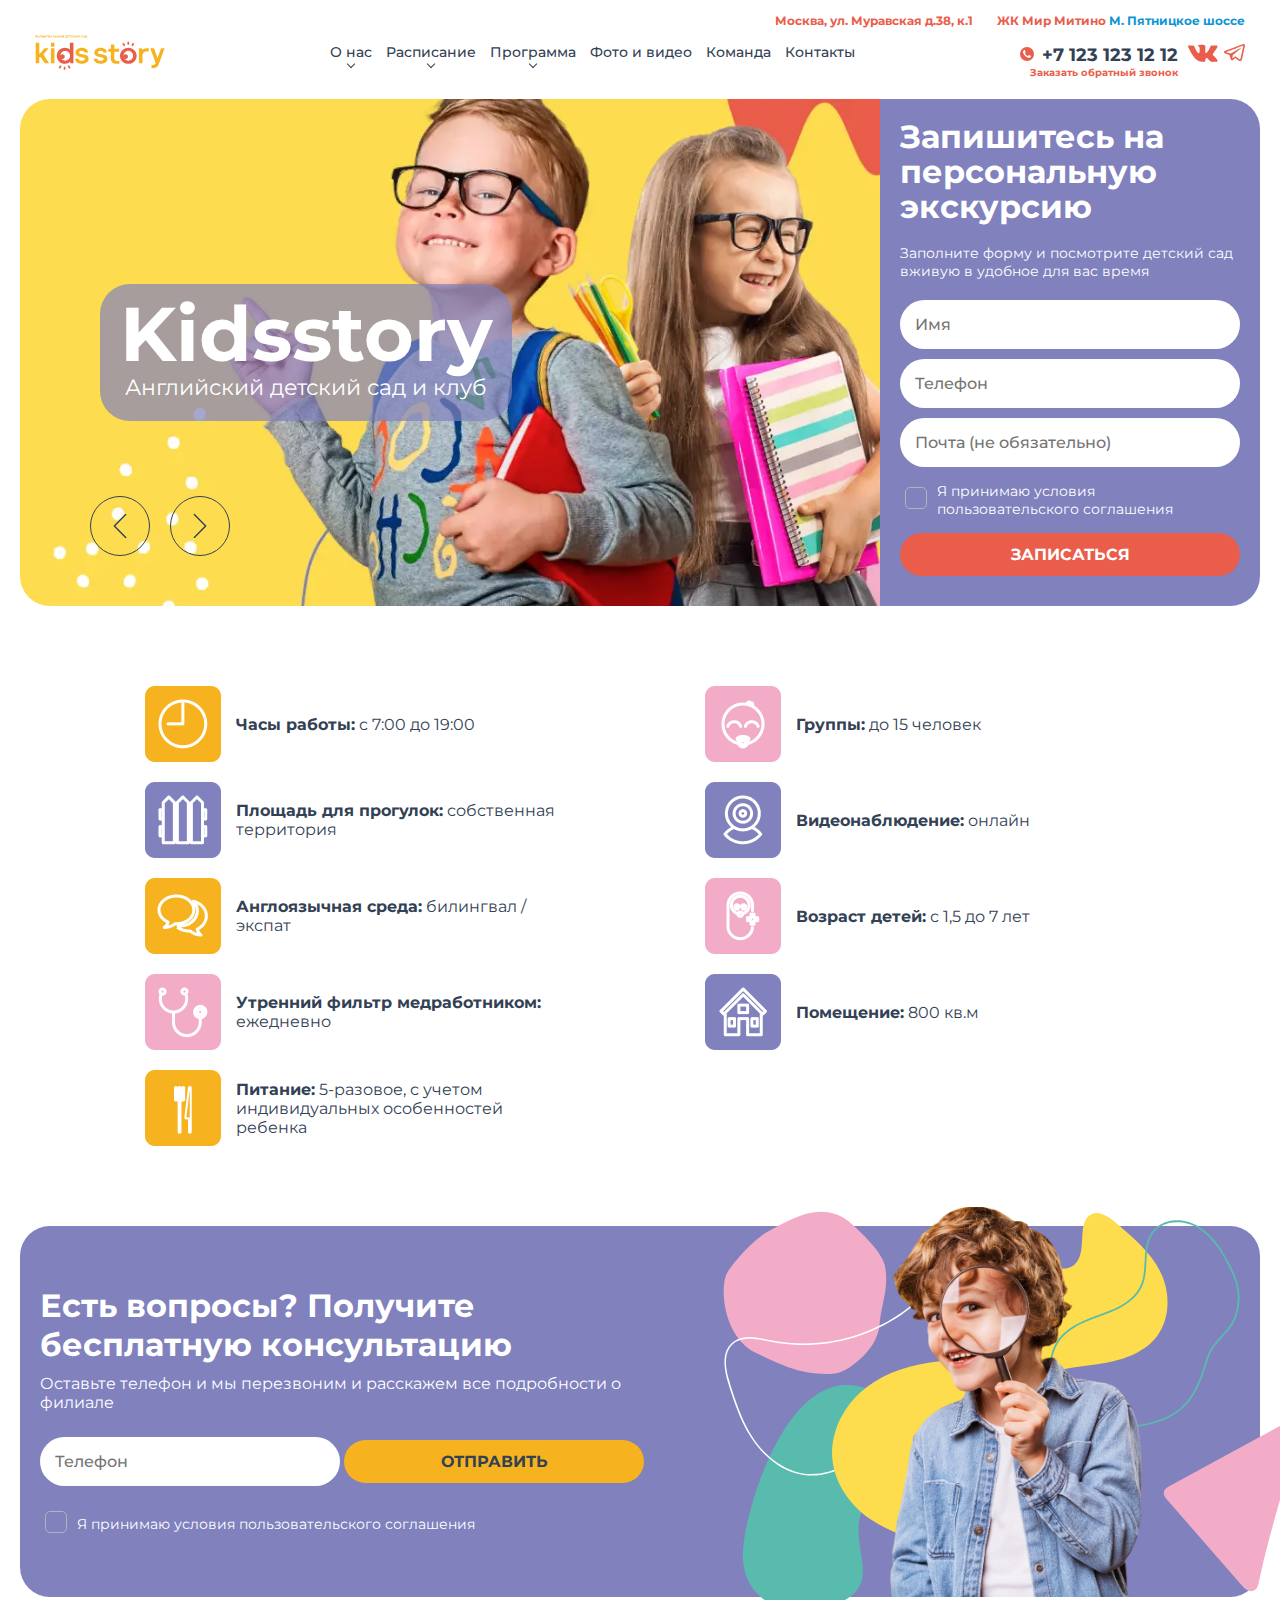
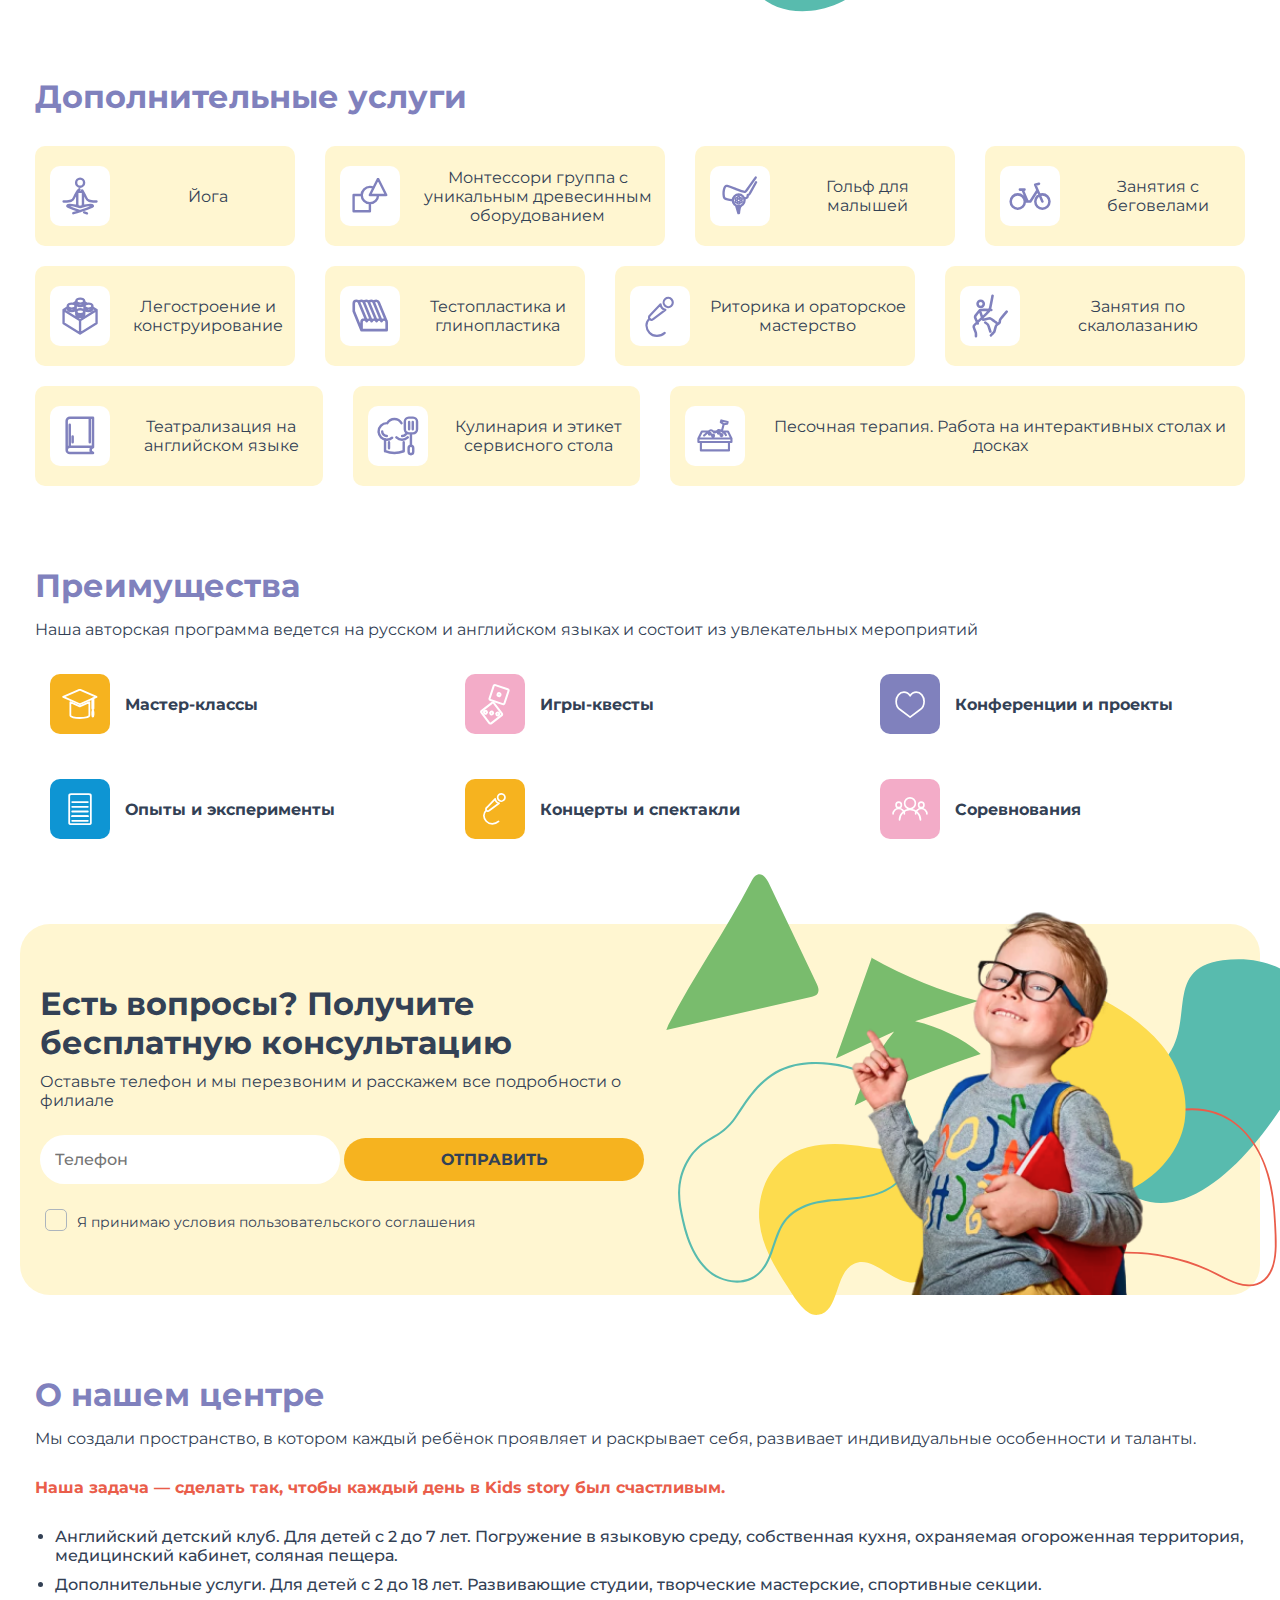
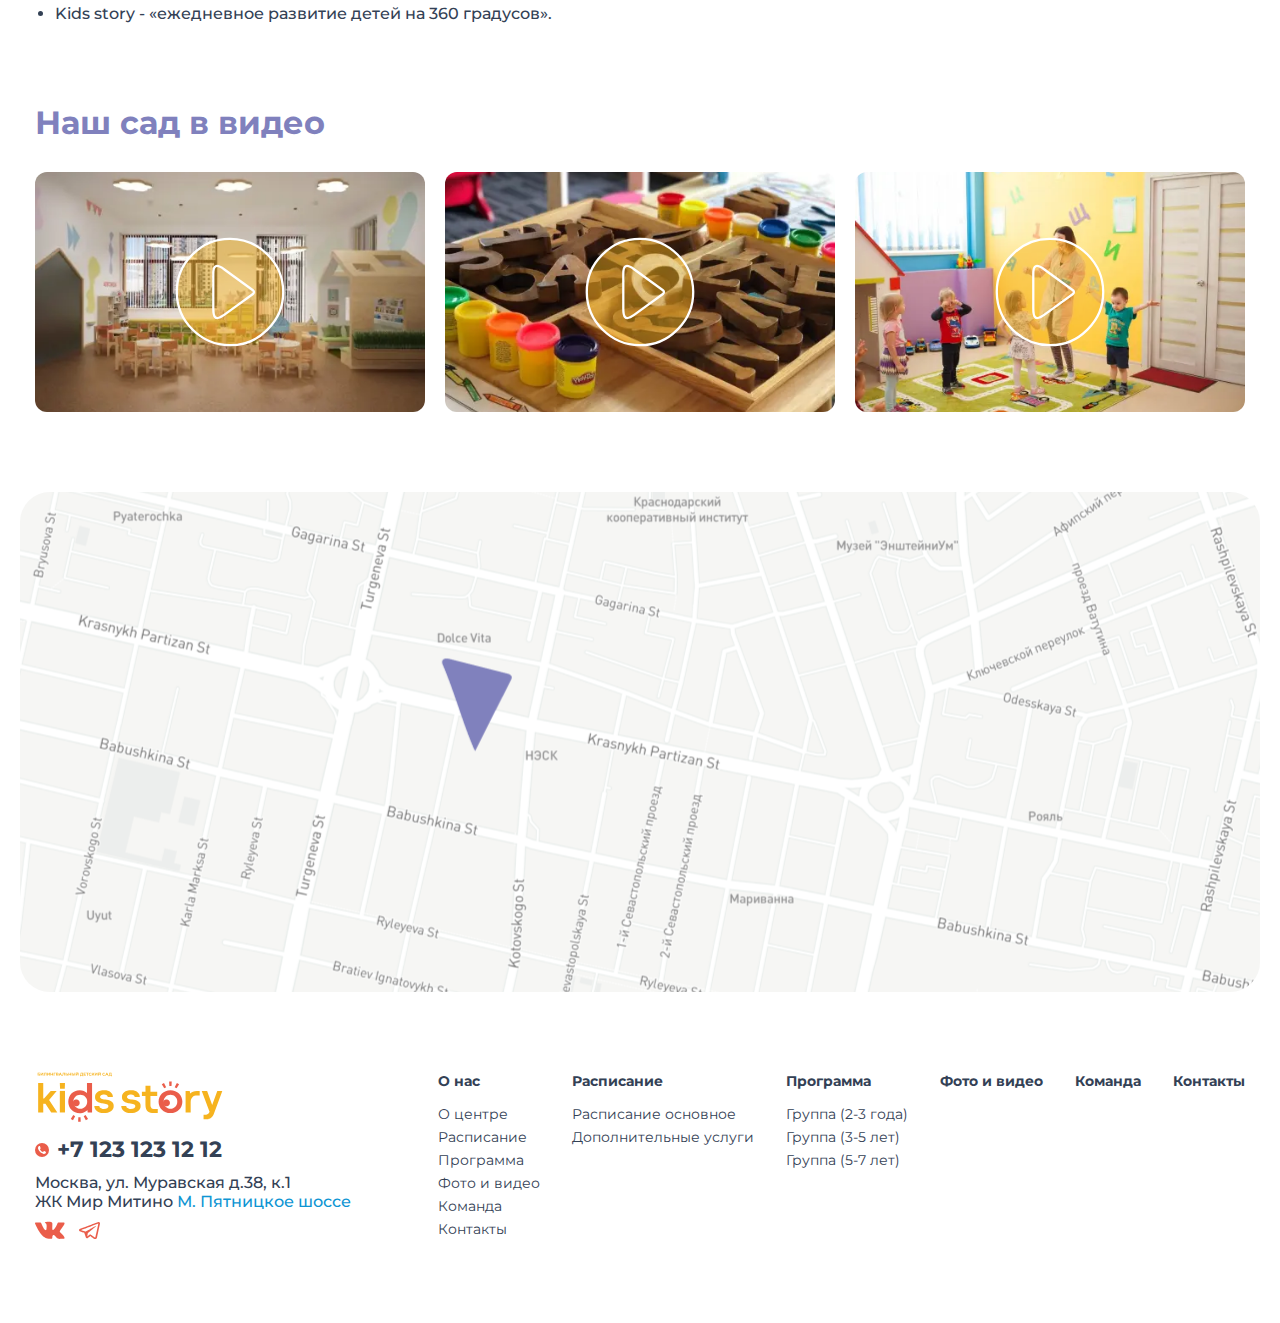
==== commit 126bbfd6: "v0.8.0" ====
--- a/index.html
+++ b/index.html
@@ -101,7 +101,7 @@
             <nav class="dropdown-navigation">
               <ul class="dropdown-list">
                 <li class="dropdown-elem">
-                  <a class="dropdown-link" href="./about.html">О центре</a>
+                  <a class="dropdown-link" href="/">О центре</a>
                 </li>
                 <li class="dropdown-elem">
                   <a class="dropdown-link" href="#">Документы</a>
@@ -128,7 +128,7 @@
             <nav class="dropdown-navigation">
               <ul class="dropdown-list">
                 <li class="dropdown-elem">
-                  <a class="dropdown-link" href="./about.html">О центре</a>
+                  <a class="dropdown-link" href="#">О центре</a>
                 </li>
 
                 <li class="dropdown-elem">
@@ -160,7 +160,7 @@
             <nav class="dropdown-navigation">
               <ul class="dropdown-list">
                 <li class="dropdown-elem">
-                  <a class="dropdown-link" href="./about.html">О центре</a>
+                  <a class="dropdown-link" href="#">О центре</a>
                 </li>
 
                 <li class="dropdown-elem">
@@ -669,6 +669,27 @@
             <li class="list-elem">Kids story - &laquo;ежедневное развитие детей на 360 градусов&raquo;.</li>
           </ul>
         </section>
+
+        <section class="video-gallery">
+          <h3 class="section-title">Наш сад в видео</h3>
+
+          <div class="video-container">
+            <div class="video"></div>
+            <div class="video"></div>
+            <div class="video"></div>
+
+            <!-- <div class="hidden-video">
+              <iframe
+                width="560"
+                height="315"
+                src="https://www.youtube.com/embed/ptb5coo5VSo"
+                title="YouTube video player"
+                frameborder="0"
+                allow="accelerometer; autoplay; clipboard-write; encrypted-media; gyroscope; picture-in-picture"
+                allowfullscreen></iframe>
+            </div> -->
+          </div>
+        </section>
       </main>
 
       <section class="map"></section>
@@ -712,9 +733,9 @@
 
         <div class="footer-right">
           <div class="link-block">
-            <a href="./about.html" class="label">О нас</a>
-
-            <a href="./about.html" class="link">О центре</a>
+            <a href="#" class="label">О нас</a>
+
+            <a href="#" class="link">О центре</a>
             <a href="#" class="link">Расписание</a>
             <a href="#" class="link">Программа</a>
             <a href="#" class="link">Фото и видео</a>
@@ -871,7 +892,26 @@
       <span class="error-message__subtext">Пожалуйста, попробуйте позже</span>
     </div>
 
-    <div class="overlay"></div>
+    <div class="overlay">
+      <button class="close-overlay">
+        <svg width="40" height="40" viewBox="0 0 40 40" fill="none" xmlns="http://www.w3.org/2000/svg">
+          <path
+            d="M29.4717 29.8238L9.82373 10.1758"
+            stroke="white"
+            stroke-width="2"
+            stroke-miterlimit="22.9256"
+            stroke-linecap="round"
+            stroke-linejoin="round"></path>
+          <path
+            d="M29.4717 10.1757L9.82373 29.8237"
+            stroke="white"
+            stroke-width="2"
+            stroke-miterlimit="22.9256"
+            stroke-linecap="round"
+            stroke-linejoin="round"></path>
+        </svg>
+      </button>
+    </div>
 
     <script src="assets/js/main.js" type="module"></script>
   </body>
--- a/assets/css/style.css
+++ b/assets/css/style.css
@@ -14,6 +14,14 @@
   }
   100% {
     transform: rotate(360deg);
+  }
+}
+@keyframes fadeIn {
+  0% {
+    opacity: 0;
+  }
+  100% {
+    opacity: 1;
   }
 }
 body {
@@ -1463,6 +1471,26 @@
 body .wrapper main .video-gallery .video-container {
   display: flex;
   gap: 20px;
+}
+body .wrapper main .video-gallery .video-container .hidden-video {
+  position: fixed;
+  display: none;
+  z-index: 11;
+}
+body .wrapper main .video-gallery .video-container .hidden-video iframe {
+  position: fixed;
+  top: 0;
+  right: 0;
+  bottom: 0;
+  left: 0;
+  margin: auto;
+  animation: fadeIn 0.3s linear;
+}
+body .wrapper main .video-gallery .video-container .hidden-video-show {
+  display: block;
+}
+body .wrapper main .video-gallery .video-container .hidden-video-show iframe {
+  animation: fadeIn 0.3s linear;
 }
 body .wrapper main .video-gallery .video-container .video {
   position: relative;
@@ -1534,6 +1562,15 @@
     background-repeat: no-repeat;
   }
 }
+body .wrapper main .video-gallery .video-container .open {
+  position: fixed;
+  top: 0;
+  right: 0;
+  bottom: 0;
+  left: 0;
+  margin: auto;
+  z-index: 10;
+}
 @media screen and (max-width: 768px) {
   body .wrapper main .video-gallery .section-title {
     font-size: 24px;
@@ -1862,6 +1899,17 @@
   background-color: rgba(128, 129, 189, 0.7);
   z-index: 9;
   transition: 0.3s;
+  animation: fadeIn 0.3s;
+}
+body .overlay .close-overlay {
+  display: none;
+  position: absolute;
+  top: 50px;
+  right: 70px;
+  width: 30px;
+  height: 30px;
+  background-color: transparent;
+  border: none;
 }
 body .success-message,
 body .error-message {
@@ -1882,6 +1930,7 @@
   opacity: 0;
   z-index: 11;
   transition: 0.3 linear;
+  animation: fadeIn 0.3s;
 }
 body .success-message .close-status,
 body .error-message .close-status {
@@ -1908,6 +1957,14 @@
 body .error-message__subtext {
   font-size: 14px;
 }
+@keyframes fadeIn {
+  0% {
+    opacity: 0;
+  }
+  100% {
+    opacity: 1;
+  }
+}
 
 button {
   -webkit-appearance: none;
